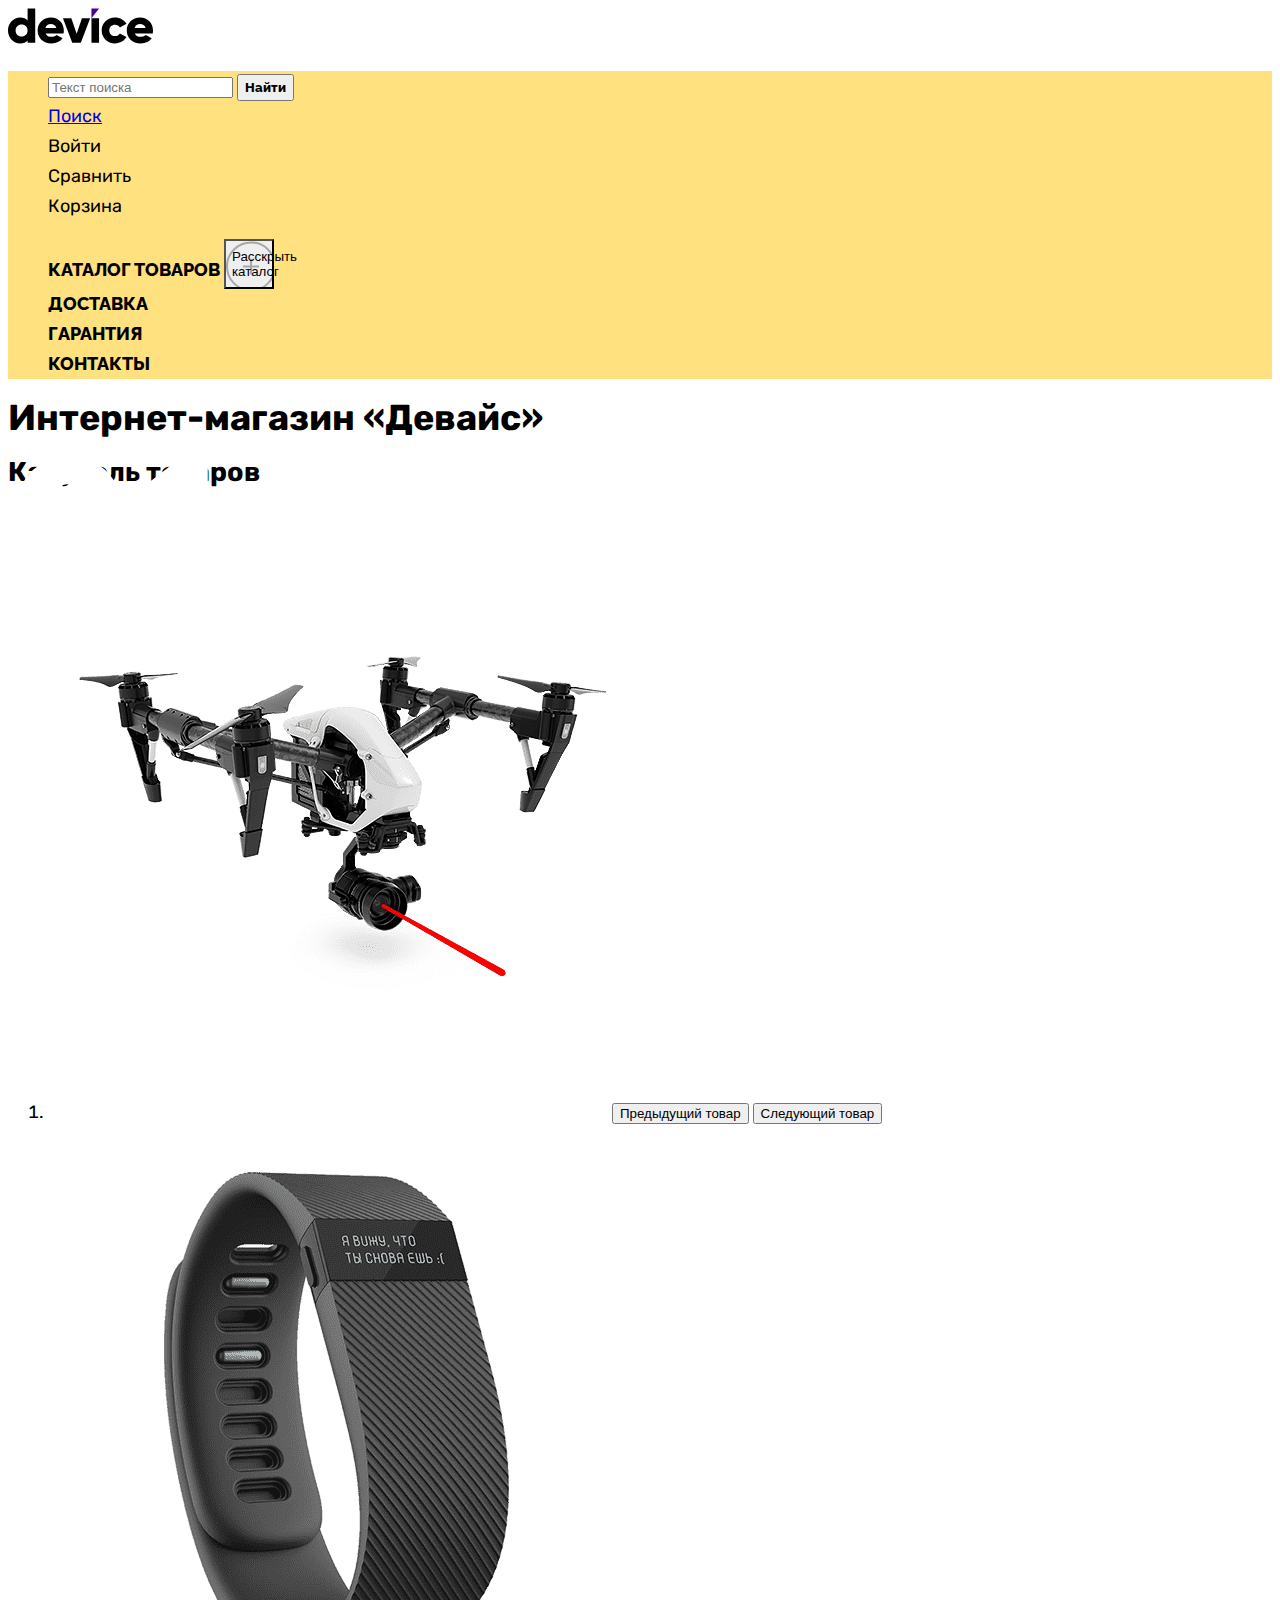
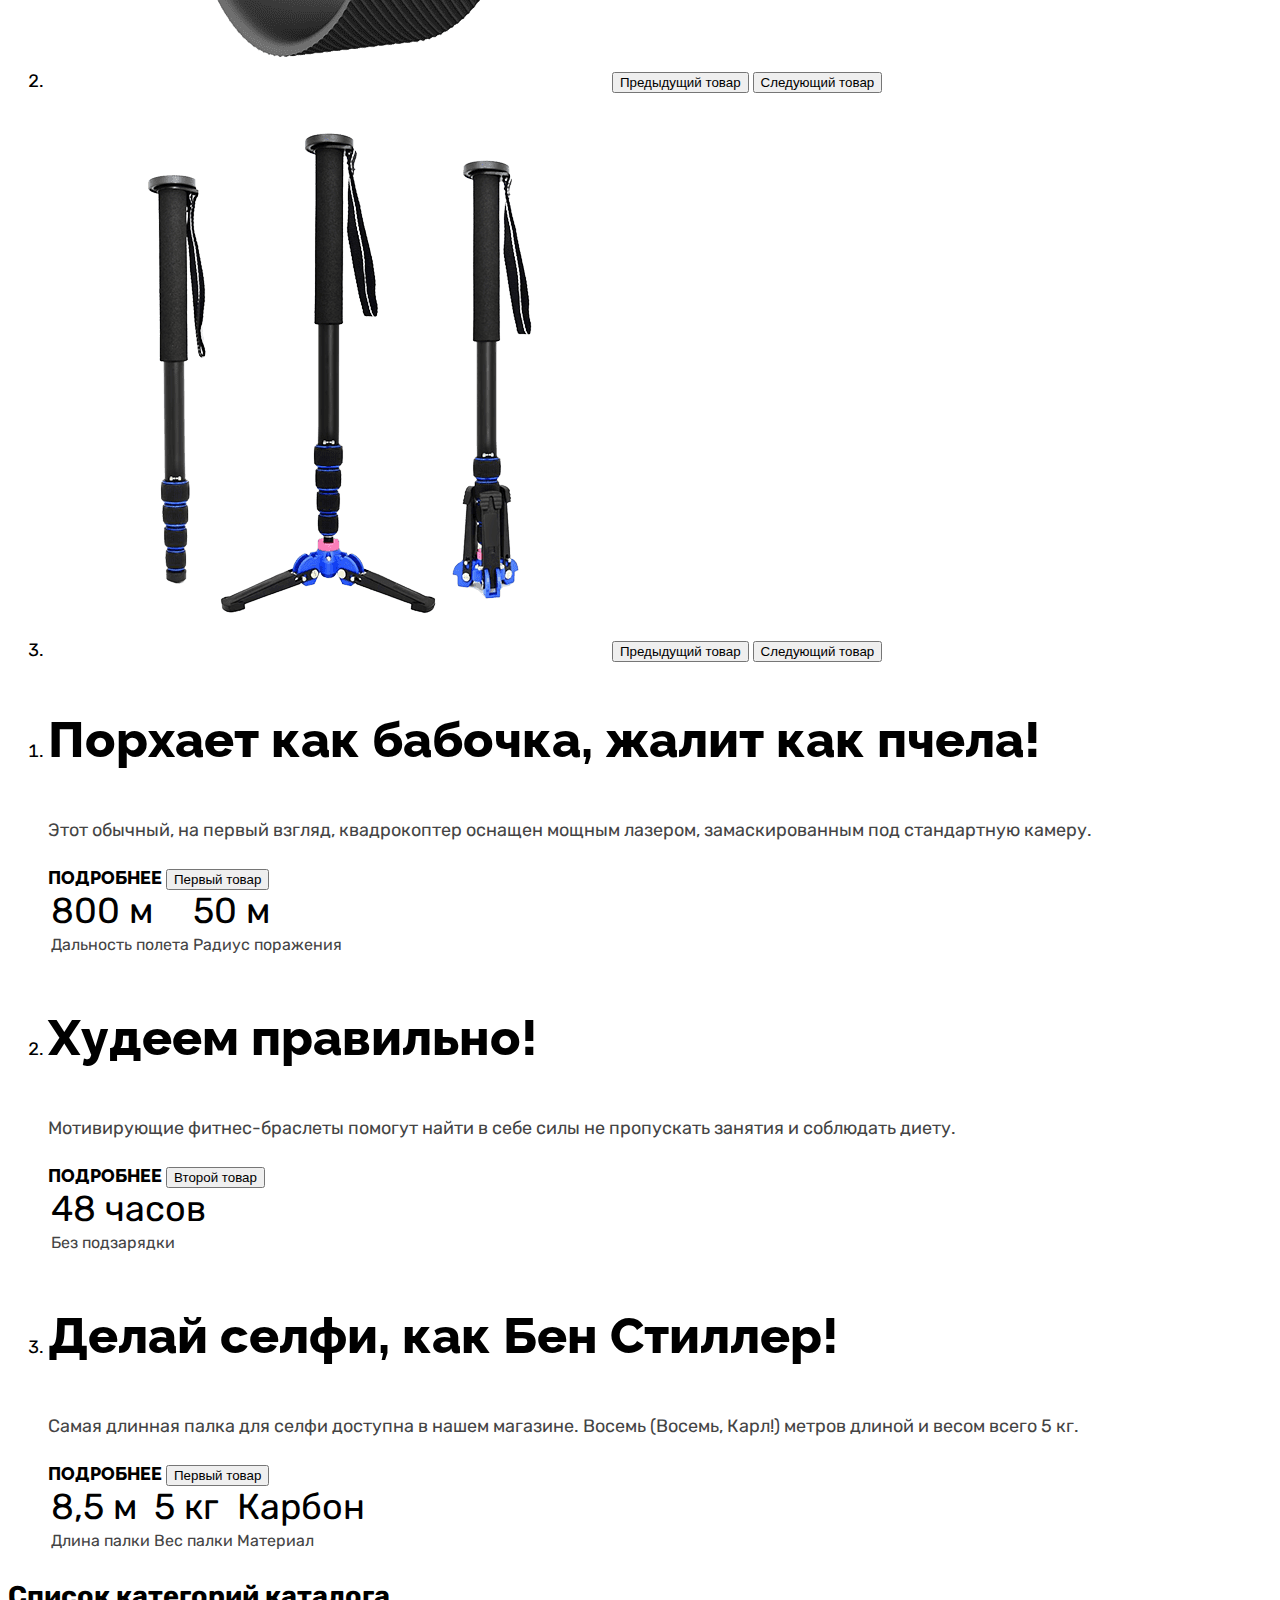
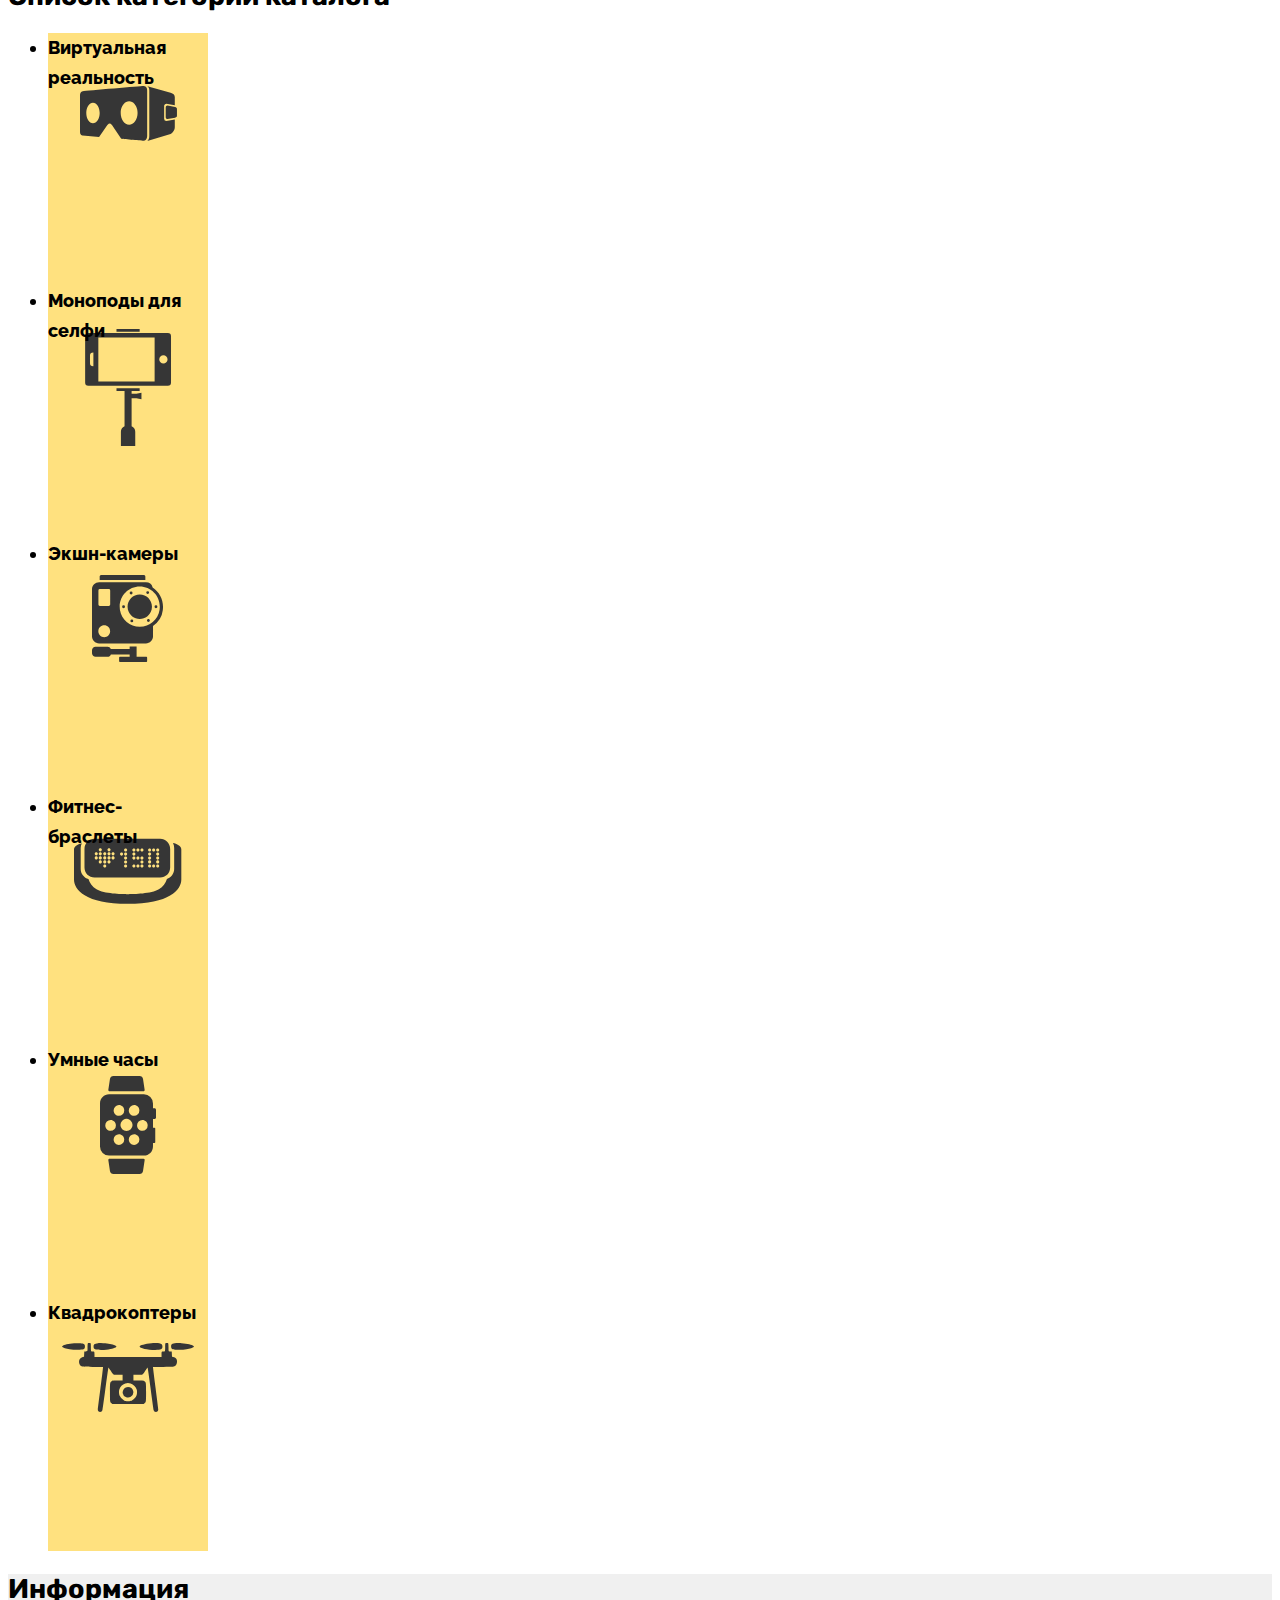
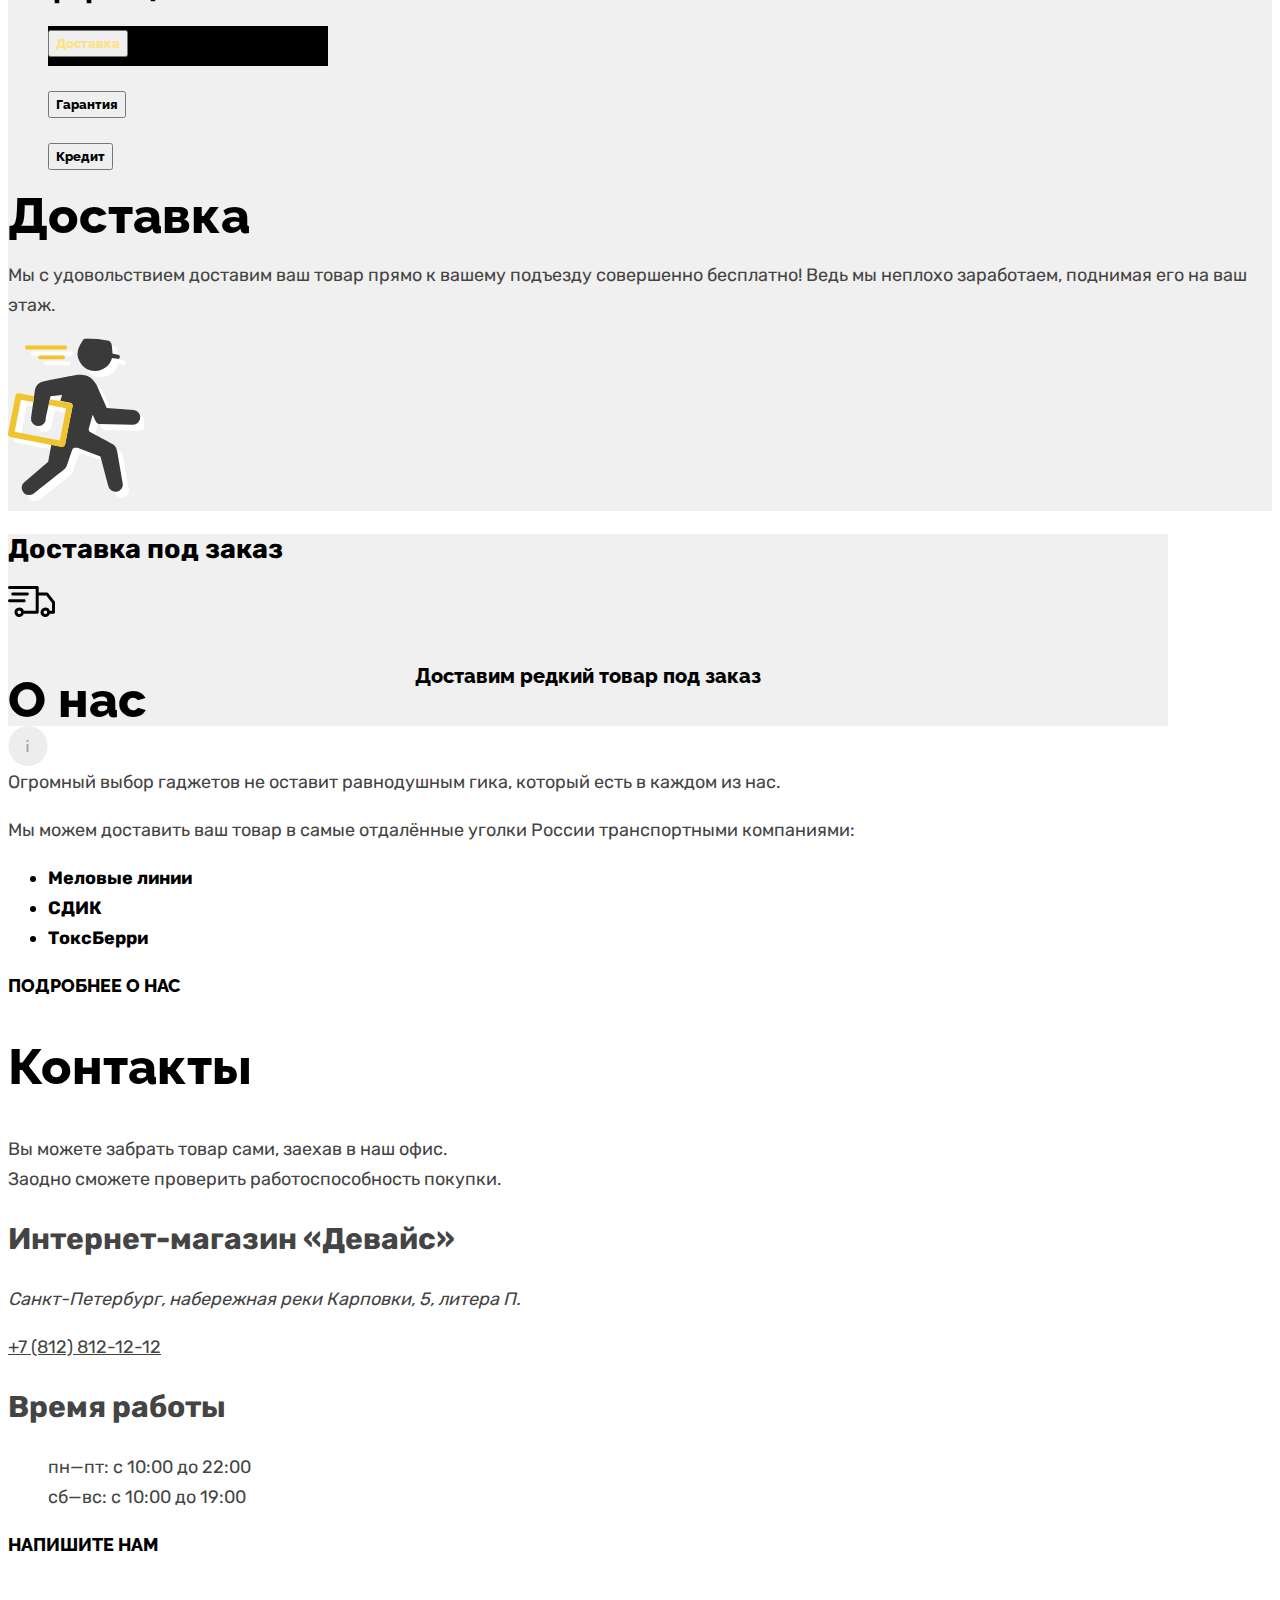
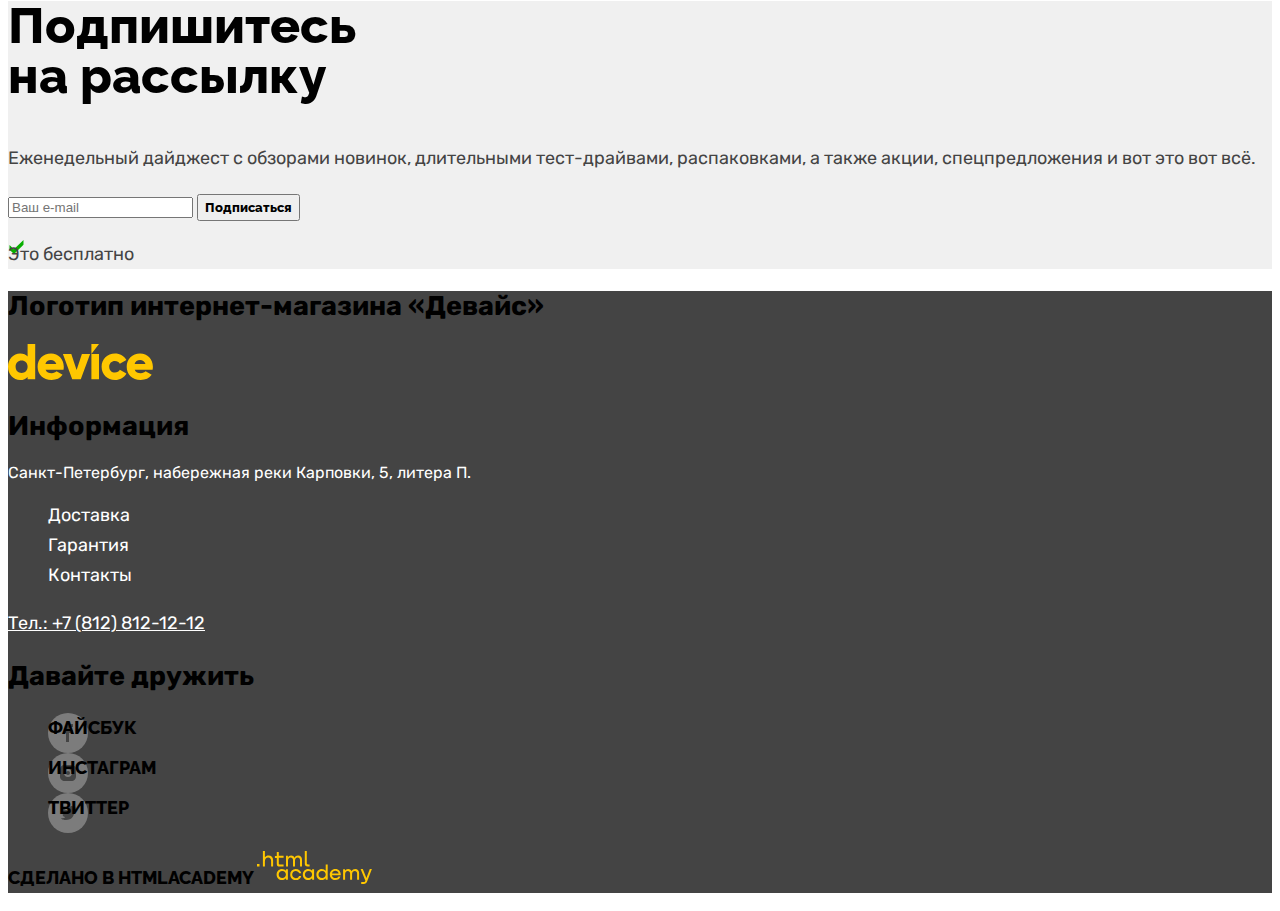
==== index.html @ dabda279 "Merge pull request #3 from andy-about-andy/master" ====
<!DOCTYPE html>
<html lang="ru">
  <head>
    <meta charset="utf-8">
    <title>Интернет-магазин «Девайс»</title>
    <link rel="stylesheet" href="styles/styles.css">
  </head>
  <body>
    <header>
      <img class="logo" src="images/header/logo.svg" width="145" height="36" alt="Логотип интернет-магазина «Девайс»">
      <nav class="navigation">
        <ul class="navigation-user">
          <li class="navigation-user-item">
            <form class="subscribe-form" action="https://echo.htmlacademy.ru/" method="post">
              <input type="text" placeholder="Текст поиска">
              <button class="subscribe-button" type="submit">Найти</button>
            </form>
            <a class="visually-hidden" href="#">Поиск</a>
          </li>
          <li class="navigation-user-item">
            <a class="navigation-user-link" href="#">Войти</a>
          </li>
          <li class="navigation-user-item">
            <a class="navigation-user-link" href="#">Сравнить</a>
          </li>
          <li class="navigation-user-item">
            <a class="navigation-user-link" href="#">Корзина</a>
          </li>
        </ul>
        <ul class="navigation-list">
          <li class="navigation-list-item">
            <a class="navigation-list-link" href="catalog.html">Каталог товаров</a>
            <button class="navigation-list-button">
              <span class="visually-hidden">Расскрыть каталог</span>
            </button>
          </li>
          <li class="navigation-list-item">
            <a class="navigation-list-link" href="#">Доставка</a>
          </li>
          <li class="navigation-list-item">
            <a class="navigation-list-link" href="#">Гарантия</a>
          </li>
          <li class="navigation-list-item">
            <a class="navigation-list-link" href="#">Контакты</a>
          </li>
        </ul>
      </nav>
    </header>
    <main class="main-index">
      <h1 class="visually-hidden">Интернет-магазин «Девайс»</h1>
      <article class="carousel-products">
        <h2 class="visually-hidden">Карусель товаров</h2>
        <div class="carousel-products-number">01</div>
        <ol class="slider-pagination">
          <li class="slider-pagination-item">
            <img class="slider-image" src="images/carousel/quadrocopter.png" width="560" height="560" alt="Квадрокоптер с лазером">
            <button class="slider-button slider-prev" type="button">
              <span class="visually-hidden">Предыдущий товар</span>
            </button>
            <button class="slider-button slider-next" type="button">
              <span class="visually-hidden">Следующий товар</span>
            </button>
          </li>
          <li class="slider-pagination-item">
            <img class="slider-image" src="images/carousel/bracelet.png" width="560" height="560" alt="Фитнес-часы">
            <button class="slider-button slider-prev" type="button">
              <span class="visually-hidden">Предыдущий товар</span>
            </button>
            <button class="slider-button slider-next" type="button">
              <span class="visually-hidden">Следующий товар</span>
            </button>
          </li>
          <li class="slider-pagination-item">
            <img class="slider-image" src="images/carousel/selfie-stick.png" width="560" height="560" alt="Селфи-палка">
            <button class="slider-button slider-prev" type="button">
              <span class="visually-hidden">Предыдущий товар</span>
            </button>
            <button class="slider-button slider-next" type="button">
              <span class="visually-hidden">Следующий товар</span>
            </button>
          </li>
        </ol>
        <ol class="slider-pagination">
          <li class="slider-pagination-item">
            <h3 class="slider-pagination-title">Порхает как бабочка, жалит как пчела!</h3>
            <p class="slider-pagination-description">Этот обычный, на первый взгляд, квадрокоптер оснащен мощным лазером, замаскированным под стандартную камеру.</p>
            <a class="button" href="#">Подробнее</a>
            <button class="slider-pagination-button slider-pagination-current" type="button">
              <span class="visually-hidden">Первый товар</span>
            </button>
            <table class="slider-pagination-parameters">
              <tr class="slider-pagination-value">
                <td class="row-1">800 м</td>
                <td class="row-1">50 м</td>
              </tr>
              <tr class="slider-pagination-value">
                <td class="row-2">Дальность полета</td>
                <td class="row-2">Радиус поражения</td>
              </tr>
            </table>
          </li>
          <li class="slider-pagination-item">
            <h3 class="slider-pagination-title">Худеем правильно!</h3>
            <p class="slider-pagination-description">Мотивирующие фитнес-браслеты помогут найти в себе силы не пропускать занятия и соблюдать диету.</p>
            <a class="button" href="#">Подробнее</a>
            <button class="slider-pagination-button slider-pagination-current" type="button">
              <span class="visually-hidden">Второй товар</span>
            </button>
            <table class="slider-pagination-parameters">
              <tr class="slider-pagination-value">
                <td class="row-1">48 часов</td>
              </tr>
              <tr class="slider-pagination-value">
                <td class="row-2">Без подзарядки</td>
              </tr>
            </table>
          </li>
          <li class="slider-pagination-item">
            <h3 class="slider-pagination-title">Делай селфи, как Бен Стиллер!</h3>
            <p class="slider-pagination-description">Самая длинная палка для селфи доступна в нашем магазине. Восемь (Восемь, Карл!) метров длиной и весом всего 5 кг.</p>
            <a class="button" href="#">Подробнее</a>
            <button class="slider-pagination-button slider-pagination-current" type="button">
              <span class="visually-hidden">Первый товар</span>
            </button>
            <table class="slider-pagination-parameters">
              <tr class="slider-pagination-value">
                <td class="row-1">8,5 м</td>
                <td class="row-1">5 кг</td>
                <td class="row-1">Карбон</td>
              </tr>
              <tr class="slider-pagination-value">
                <td class="row-2">Длина палки</td>
                <td class="row-2">Вес палки</td>
                <td class="row-2">Материал</td>
              </tr>
            </table>
          </li>
        </ol>
      </article>
      <section class="list-catalog-categories">
        <h2 class="visually-hidden">Список категорий каталога</h2>
        <ul class="list-catalog-categories-title">
          <li class="list-catalog-categories-item-1">
             <a class="list-catalog-categories-link" href="#">Виртуальная реальность</a>
          </li>
          <li class="list-catalog-categories-item-2">
            <a class="list-catalog-categories-link" href="#">Моноподы для селфи</a>
          </li>
          <li class="list-catalog-categories-item-3">
            <a class="list-catalog-categories-link" href="#">Экшн-камеры</a>
          </li>
          <li class="list-catalog-categories-item-4">
            <a class="list-catalog-categories-link" href="#">Фитнес-браслеты</a>
          </li>
          <li class="list-catalog-categories-item-5">
            <a class="list-catalog-categories-link" href="#">Умные часы</a>
          </li>
          <li class="list-catalog-categories-item-6">
            <a class="list-catalog-categories-link" href="#">Квадрокоптеры</a>
          </li>
        </ul>
      </section>
      <section class="information">
        <h2 class="visually-hidden">Информация</h2>
        <ol class="information-title">
          <li class="information-item">
            <h3 class="information-delivery">
              <button class="information-button information-button-1" type="button">
                <span class="information-button-name">Доставка</span>
              </button>
            </h3>
          </li>
          <li class="information-item">
            <h3 class="information-warranty">
              <button class="information-button information-button-2" type="button">
                <span class="information-button-name">Гарантия</span>
              </button>
            </h3>
          </li>
          <li class="information-item">
            <h3 class="information-credit">
              <button class="information-button information-button-3" type="button">
                <span class="information-button-name">Кредит</span>
              </button>
            </h3>
          </li>
        </ol>
        <div class="information-description">
          <b class="information-description-title">Доставка</b>
          <p class="information-description-text">Мы с удовольствием доставим ваш товар прямо к вашему подъезду совершенно бесплатно! Ведь мы неплохо заработаем, поднимая его на ваш этаж.</p>
        </div>
        <img class="information-image" src="images/main/icon-delivery.svg" width="136" height="164" alt="Иконка информации">
      </section>
      <section class="delivery">
        <h2 class="visually-hidden">Доставка под заказ</h2>
        <img class="delivery-image-car" src="images/main/icon-delivery-car.svg" width="47" height="31" alt="Иконка доставки">
        <button class="delivery-under-order">Доставим редкий товар под заказ</button>
        <img class="delivery-image-i" src="images/main/icon-i.svg" width="40" height="40" alt="Иконка помощь">
      </section>
      <section class="about">
        <h2 class="about-title">О нас</h2>
        <p class="about-description">Огромный выбор гаджетов не оставит равнодушным гика, который есть в каждом из нас.</p>
        <p class="about-description">Мы можем доставить ваш товар в самые отдалённые уголки России транспортными компаниями:</p>
        <ul class="about-transport-company">
          <li class="about-transport-company-item">Меловые линии</li>
          <li class="about-transport-company-item">СДИК</li>
          <li class="about-transport-company-item">ТоксБерри</li>
        </ul>
        <a class="button" href="">Подробнее о нас</a>
      </section>
      <section class="contacts">
        <h2 class="contacts-title">Контакты</h2>
        <p class="contacts-text">Вы можете забрать товар сами, заехав в наш офис.<br>Заодно сможете проверить работоспособность покупки.</p>
        <h3 class="contacts-subtitle">Интернет-магазин «Девайс»</h3>
        <address class="contacts-address">
          <p class="contacts-text">Санкт-Петербург, набережная реки Карповки, 5, литера П.</p>
          <a class="contacts-phone" href="tel:+78128121212">+7 (812) 812-12-12</a>
        </address>
        <h3 class="contacts-subtitle">Время работы</h3>
        <ul class="contacts-schedule">
          <li class="contacts-schedule-item">пн—пт: с 10:00 до 22:00</li>
          <li class="contacts-schedule-item">сб—вс: с 10:00 до 19:00</li>
        </ul>
        <a class="button" href="#">Напишите нам</a>
      </section>
      <section class="subscribe">
        <div class="container">
          <h2 class="subscribe-title">Подпишитесь<br>на рассылку</h2>
          <p class="subscribe-text">Еженедельный дайджест с обзорами новинок, длительными тест-драйвами, распаковками, а также акции, спецпредложения и вот это вот всё.</p>
          <form class="subscribe-form" action="https://echo.htmlacademy.ru/" method="post">
            <input placeholder="Ваш e-mail" type="email">
            <button class="subscribe-button" type="submit">Подписаться</button>
            <p class="subscribe-free">Это бесплатно</p>
          </form>
        </div>
      </section>
    </main>
    <footer class="page-footer">
      <div class="footer-logo">
        <h2 class="visually-hidden">Логотип интернет-магазина «Девайс»</h2>
        <img class="footer-logo-image" src="images/footer/footer-logo.svg" width="145" height="36" alt="Логотип интернет-магазина «Девайс»">  
      </div>
      <div class="footer-information">
        <h2 class="visually-hidden">Информация</h2>
        <address class="footer-information-address">
          <p class="footer-address-text">Санкт-Петербург, набережная реки Карповки, 5, литера П.</p>
        </address>
        <ul class="footer-information-list">
          <li class="footer-information-item">
            <a class="footer-information-button" href="#">Доставка</a>
          </li>
          <li class="footer-information-item">
            <a class="footer-information-button" href="#">Гарантия</a>
          </li>
          <li class="footer-information-item">
            <a class="footer-information-button" href="#">Контакты</a>
          </li>
        </ul>
        <address class="footer-information-contacts">
          <a class="footer-information-contacts-phone" href="tel:+78128121212">Тел.: +7 (812) 812-12-12</a>
        </address>
      </div>
      <div class="footer-social">
        <h2 class="visually-hidden">Давайте дружить</h2>
        <ul class="footer-social-list">
          <li class="footer-social-item-facebook">
            <a class="button" href="https://facebook.com/htmlacademy">
              <span class="visually-hidden">Файсбук</span>
            </a>
          </li>
          <li class="footer-social-item-instagram">
            <a class="button" href="https://instagram.com/htmlacademy/">
              <span class="visually-hidden">Инстаграм</span>
            </a>
          </li>
          <li class="footer-social-item-twitter">
            <a class="button" href="https://twitter.com/htmlacademy_ru">
              <span class="visually-hidden">Твиттер</span>
            </a>
          </li>
        </ul>
        <p class="footer-social-htmlacademy">
          <a class="button" href="https://htmlacademy.ru">
            <span class="visually-hidden">Сделано в HTMLAcademy</span>
            <img class="footer-htmlacademy-logo" src="images/footer/footer-htmlacademy.svg" width="115" height="33" alt="Логотип разработчика">
          </a>
        </p>
      </div>
    </footer>
  </body>
</html>
---- styles/styles.css ----
/* Raleway */
@font-face {
    font-family: "Raleway";
    font-style: normal;
    font-weight: 800;
    src: url("../fonts/raleway/raleway-800.woff2") format("woff2");
    font-display: swap;
}
/* Rubik */
@font-face {
    font-family: "Rubik";
    font-style: normal;
    font-weight: 400;
    src: url("../fonts/rubik/rubik-400.woff2") format("woff2");
    font-display: swap;
}

@font-face {
    font-family: "Rubik";
    font-style: normal;
    font-weight: 700;
    src: url("../fonts/rubik/rubik-700.woff2") format("woff2");
    font-display: swap;
}

body {
    font-family: "Rubik", sans-serif;
    font-size: 18px;
    line-height: 30px;
    color: #000000;
    background-color: #ffffff;
}

.navigation {
    color:#000000;
    background-color:#FFE17F;
    width: auto;
}

.navigation-user {
    list-style-type: none;
}

.navigation-user-link {
    font-family: "Rubik", sans-serif;
    font-style: normal;
    font-weight: 400;
    color: #000000;
    text-decoration: none;
}

.navigation-list {
    list-style-type: none;
}

.navigation-list-link {
    font-family: "Raleway", sans-serif;
    font-style: normal;
    font-weight: 800;
    color: #000000;
    line-height: 21px;
    text-decoration: none;
    text-transform: uppercase;
}

.navigation-list-button {
    background-image: url(../images/header/plus.svg);
    background-repeat: no-repeat;
    width: 50px;
    height: 50px;
}

.carousel-products-number {
    font-weight: 700;
    font-size: 180px;
    color: #FFFFFF;
}

.slider-pagination-title {
    font-family: "Raleway", sans-serif;
    font-style: normal;
    font-weight: 800;
    font-size: 50px;
    line-height: 50px; 
}

.slider-pagination-description {
    color: #444444;
}

.button {
    font-family: "Raleway", sans-serif;
    font-style: normal;
    font-weight: 800;
    line-height: 21px;
    color: #000000;
    text-decoration: none;
    text-transform: uppercase;
}

.row-1 {
    font-size: 36px;
}

.row-2 {
    font-size: 16px;
    color: #444444;
}

.list-catalog-categories-link {
    font-family: "Raleway", sans-serif;
    font-style: normal;
    font-weight: 800;
    line-height: 24px;
    color: #000000;
    text-decoration: none;
}
.list-catalog-categories-item-1 {
    width: 160px;
    height: 253px;
    background-color: #FFE17F;
    background-image: url(../images/catalog/catalog-images-1.svg);
    background-repeat: no-repeat;
}

.list-catalog-categories-item-2 {
    width: 160px;
    height: 253px;
    background-color: #FFE17F;
    background-image: url(../images/catalog/catalog-images-2.svg);
    background-repeat: no-repeat;
}

.list-catalog-categories-item-3 {
    width: 160px;
    height: 253px;
    background-color: #FFE17F;
    background-image: url(../images/catalog/catalog-images-3.svg);
    background-repeat: no-repeat;
}

.list-catalog-categories-item-4 {
    width: 160px;
    height: 253px;
    background-color: #FFE17F;
    background-image: url(../images/catalog/catalog-images-4.svg);
    background-repeat: no-repeat;
}

.list-catalog-categories-item-5 {
    width: 160px;
    height: 253px;
    background-color: #FFE17F;
    background-image: url(../images/catalog/catalog-images-5.svg);
    background-repeat: no-repeat;
}

.list-catalog-categories-item-6 {
    width: 160px;
    height: 253px;
    background-color: #FFE17F;
    background-image: url(../images/catalog/catalog-images-6.svg);
    background-repeat: no-repeat;
}

.information-button {
    font-family: "Raleway", sans-serif;
    font-style: normal;
    font-weight: 800;
    line-height: 21px;
}

.information-button-1 {
    color: #FFE17F;
}

.information-delivery {
    background-color: #000000;
    width: 280px;
    height: 40px;
}

.information {
    background-color: #F0F0F0;
    width: auto;
}

.information-item {
    list-style-type: none;
}

.information-description-title {
    font-family: "Raleway", sans-serif;
    font-style: normal;
    font-weight: 800;
    font-size: 50px;
    line-height: 50px;
    color: #000000;
}

.information-description-text {
    color: #444444; 
}

.delivery {
    background-color: #F0F0F0;
    width: 1160px;
    height: 100px;
}

.delivery-under-order {
    font-family: "Raleway", sans-serif;
    font-style: normal;
    font-weight: 800;
    font-size: 20px;
    line-height: 23px;
    text-align: center;
    background-color: #F0F0F0;
    width: 1160px;
    height: 100px;
    border: none;
}

.about-title {
    font-family: "Raleway", sans-serif;
    font-style: normal;
    font-weight: 800;
    font-size: 50px;
    line-height: 50px;
}

.about-description {
    color: #444444;
}

.about-transport-company-item {
    font-weight: 700;
}

.contacts-title {
    font-family: "Raleway", sans-serif;
    font-style: normal;
    font-weight: 800;
    font-size: 50px;
    line-height: 50px;
}

.contacts-text {
    color: #444444;
}

.contacts-subtitle {
    font-weight: 700;
    font-size: 30px;
}

.contacts-text {
    color: #444444;
}

.contacts-phone {
    font-style: normal;
    color: #444444;
}

.contacts-subtitle {
    color: #444444;
    font-weight: 700;
    font-size: 30px;
}

.contacts-schedule {
    color: #444444;
    list-style-type: none;
}

.container {
    background-color: #F0F0F0;
    width: auto;
}

.subscribe-title {
    font-family: "Raleway", sans-serif;
    font-style: normal;
    font-weight: 800;
    font-size: 50px;
    line-height: 50px;
}

.subscribe-text {
    color: #444444;
}

.subscribe-form {
    color: #444444;
}

.subscribe-button {
    font-family: "Raleway", sans-serif;
    font-style: normal;
    font-weight: 800;
    line-height: 21px;
}

.subscribe-free {
    color: #444444;
    background-image: url(../images/main/icon-tick.svg);
    background-repeat: no-repeat;
}

.page-footer {
    background-color: #444444;
}

.footer-address-text {
    font-style: normal;
    font-size: 16px;
    line-height: 19px;
    color: #FFFFFF;
}

.footer-information-list {
    list-style-type: none;
}

.footer-information-button {
    color: #FFFFFF;
    text-decoration: none;
}

.footer-information-contacts-phone {
    font-style: normal;
    color: #FFFFFF;
}

.footer-social-list {
    list-style-type: none;
}

.footer-social-item-facebook {
    background-image: url(../images/footer/facebook.svg);
    background-repeat: no-repeat;
    width: 40px;
    height: 40px;
}

.footer-social-item-instagram {
    background-image: url(../images/footer/instagram.svg);
    background-repeat: no-repeat;
    width: 40px;
    height: 40px;
}

.footer-social-item-twitter {
    background-image: url(../images/footer/twitter.svg);
    background-repeat: no-repeat;
    width: 40px;
    height: 40px;
}

.inner-header-title {
    font-family: "Raleway", sans-serif;
    font-style: normal;
    font-size: 50px;
    line-height: 50px;
}

.catalog-products-monopod {
    background-color: #F0F0F0;
}

.breadcrumbs {
    font-size: 16px;
    line-height: 19px;
    list-style-type: none;
}

.breadcrumbs-link {
    color: #000000;
    text-decoration: none;
}

.catalog-products-monopod-text {
    font-family: "Raleway", sans-serif;
    font-style: normal;
    font-weight: 800;
    font-size: 16px;
    line-height: 19px;
    text-transform: uppercase;
}

.catalog-filter-monopod-title {
    font-family: "Rubik", sans-serif;
    font-style: normal;
    font-weight: 700;
    line-height: 20px;
}

.cost-min {
    font-size: 15px;
    line-height: 18px;
    opacity: 0.3;
}

.cost-max {
    font-size: 15px;
    line-height: 18px;
    opacity: 0.3;
}

.control-input {
    line-height: 19px;
}

.catalog-filter-monopod-list {
    list-style-type: none;
}

.catalog-products-monopod-text {
    font-family: "Raleway", sans-serif;
    font-style: normal;
    font-weight: 800;
    font-size: 16px;
    line-height: 19px;
    text-transform: uppercase;
}

.product-list {
    background-color: #FFFFFF;
    list-style-type: none;
    
}

.product-card-link {
    text-decoration: none;
}

.product-card-title {
    font-weight: 700;
    line-height: 20px;
    color: #000000;
}

.product-card-price {
    line-height: 20px;
    color: #444444;
}

.pagination-show-more {
    font-family: "Raleway", sans-serif;
    font-style: normal;
    font-weight: 800;
    font-size: 16px;
    line-height: 19px;
}

.pagination {
    font-family: "Raleway", sans-serif;
    font-style: normal;
    font-weight: 800;
    line-height: 21px; 
    list-style-type: none;
}
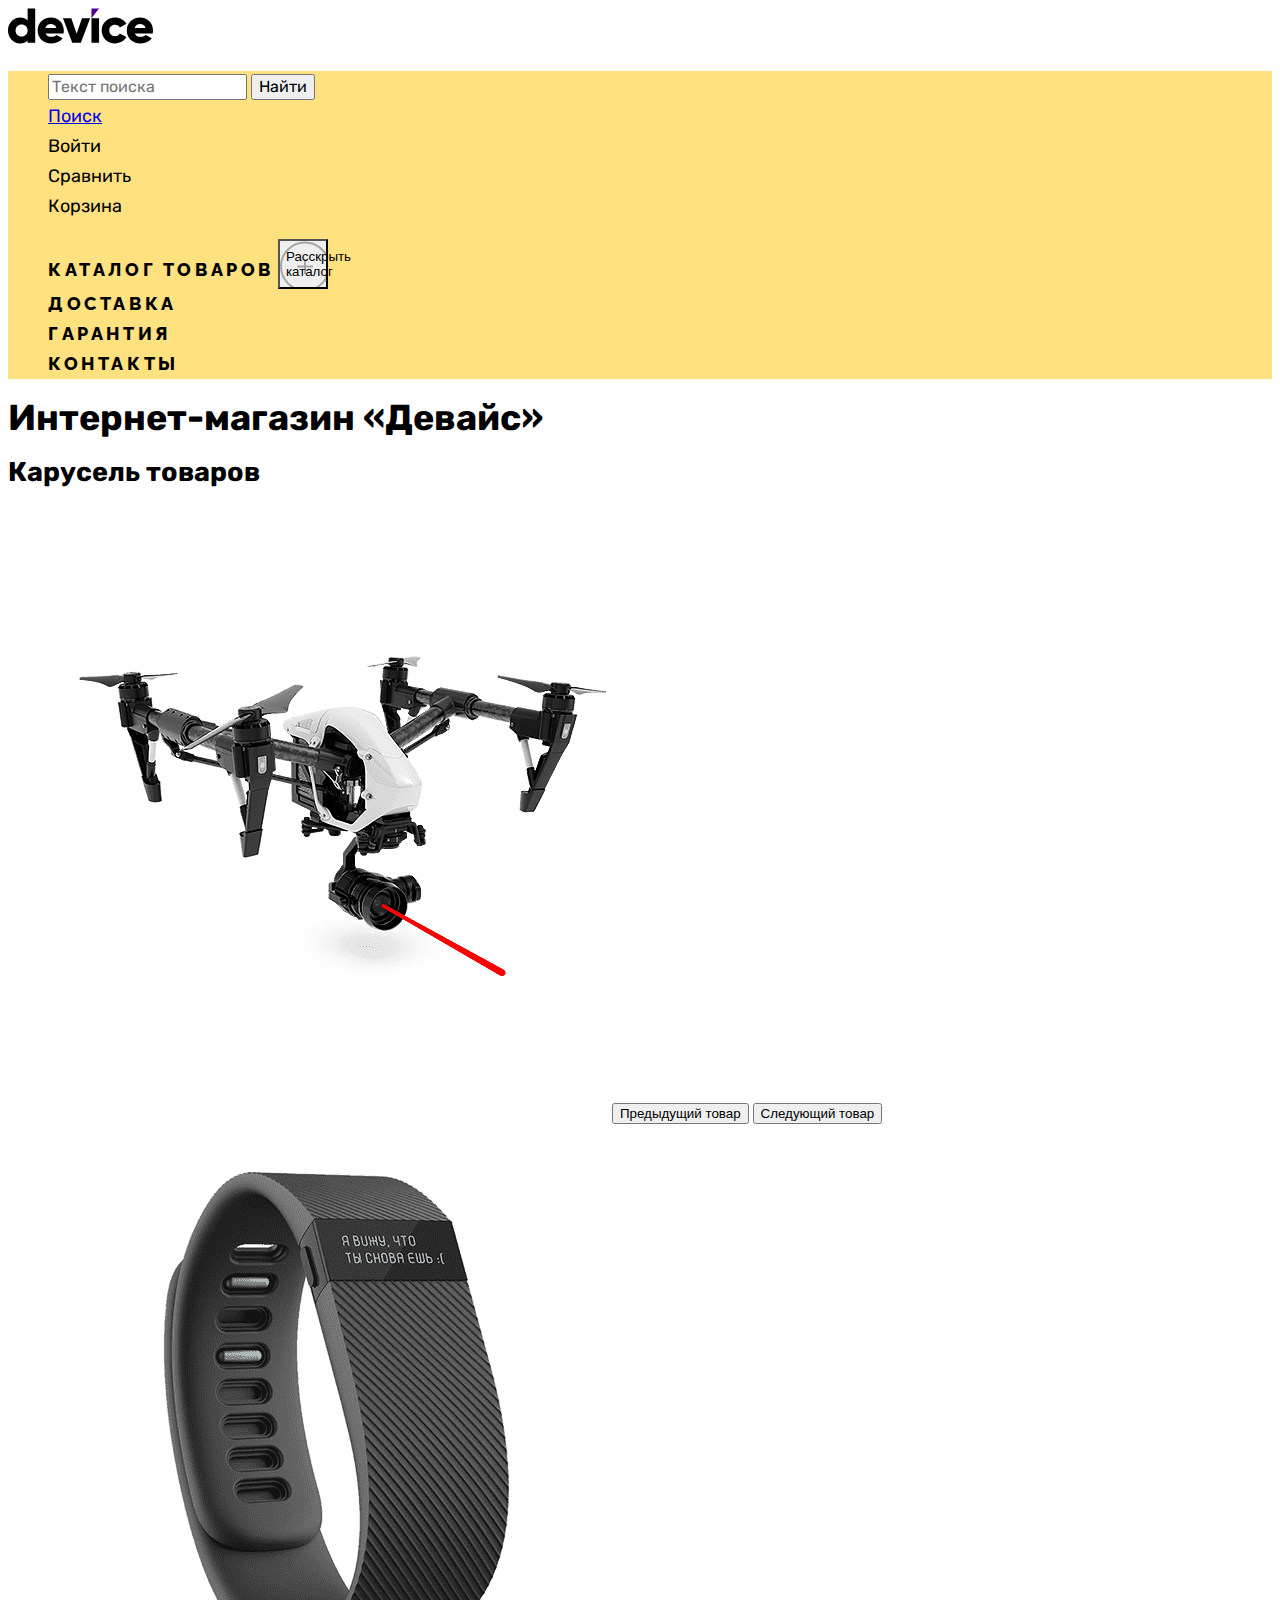
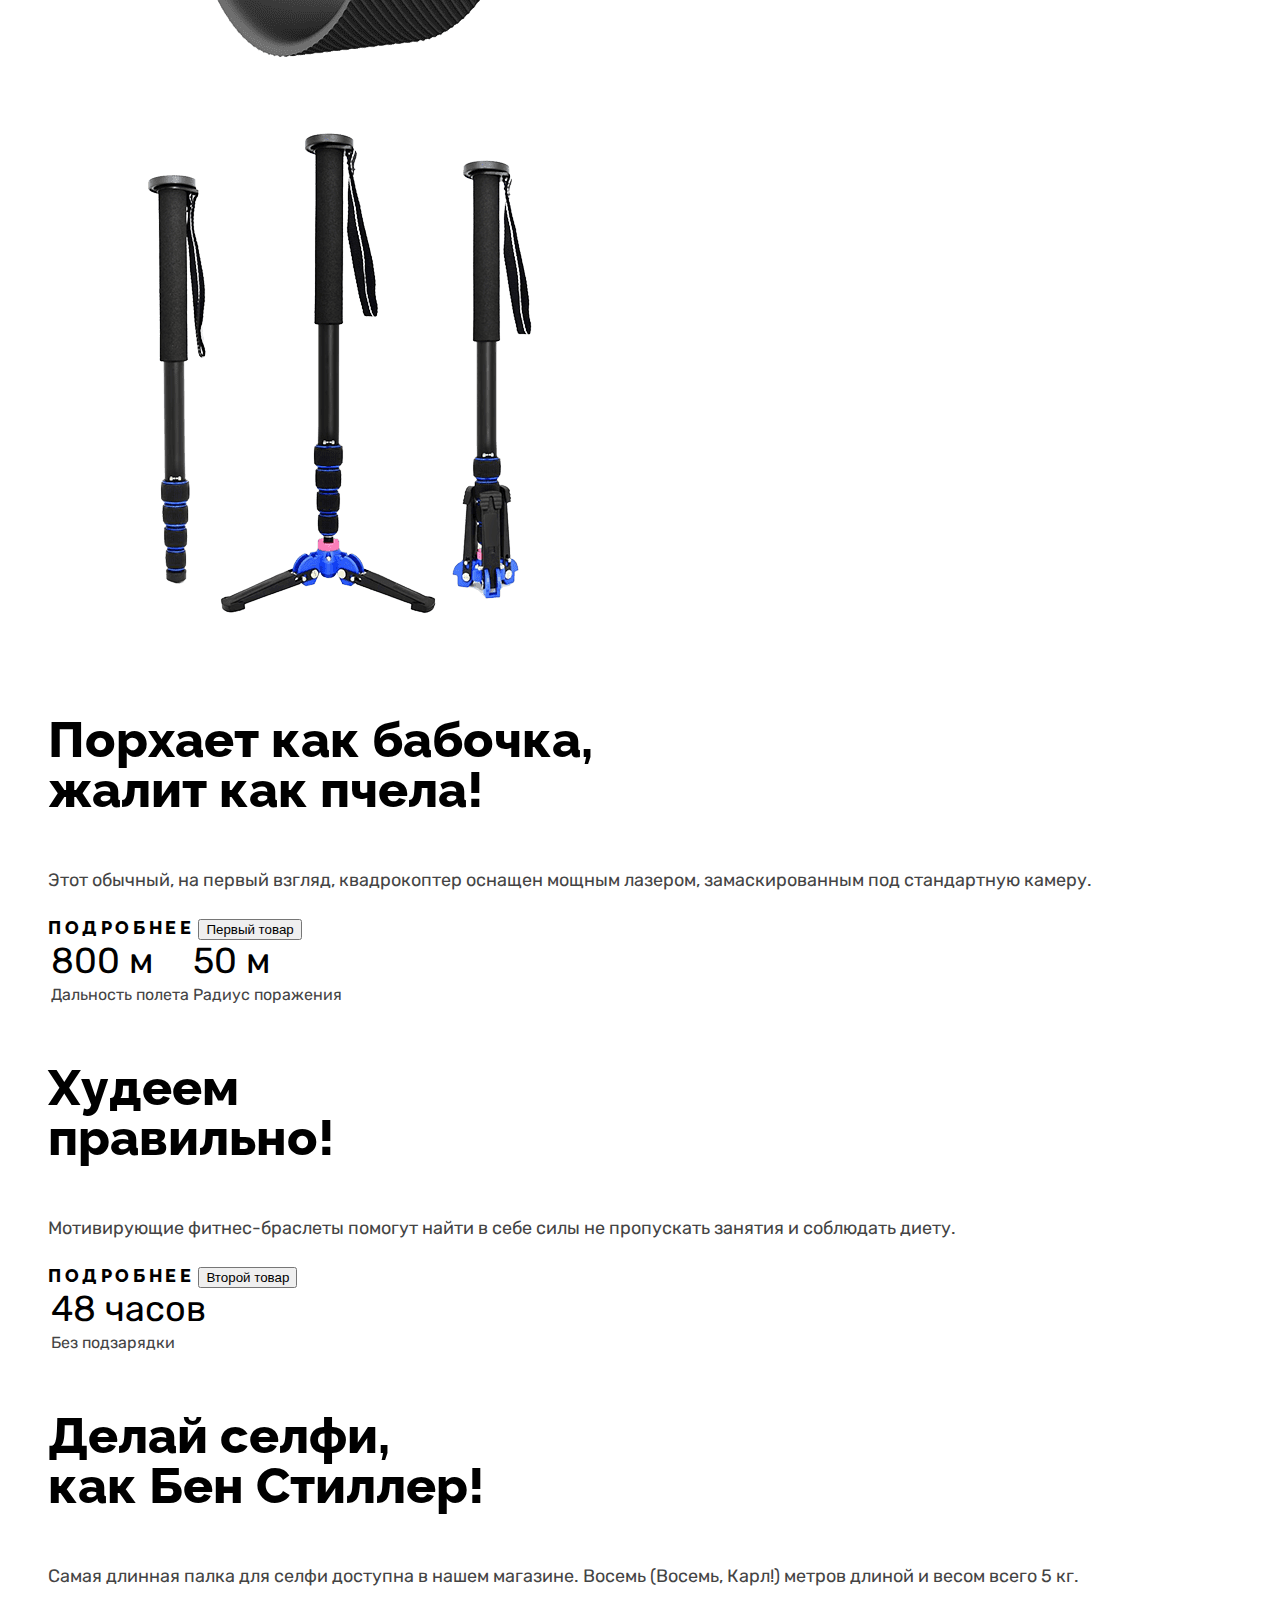
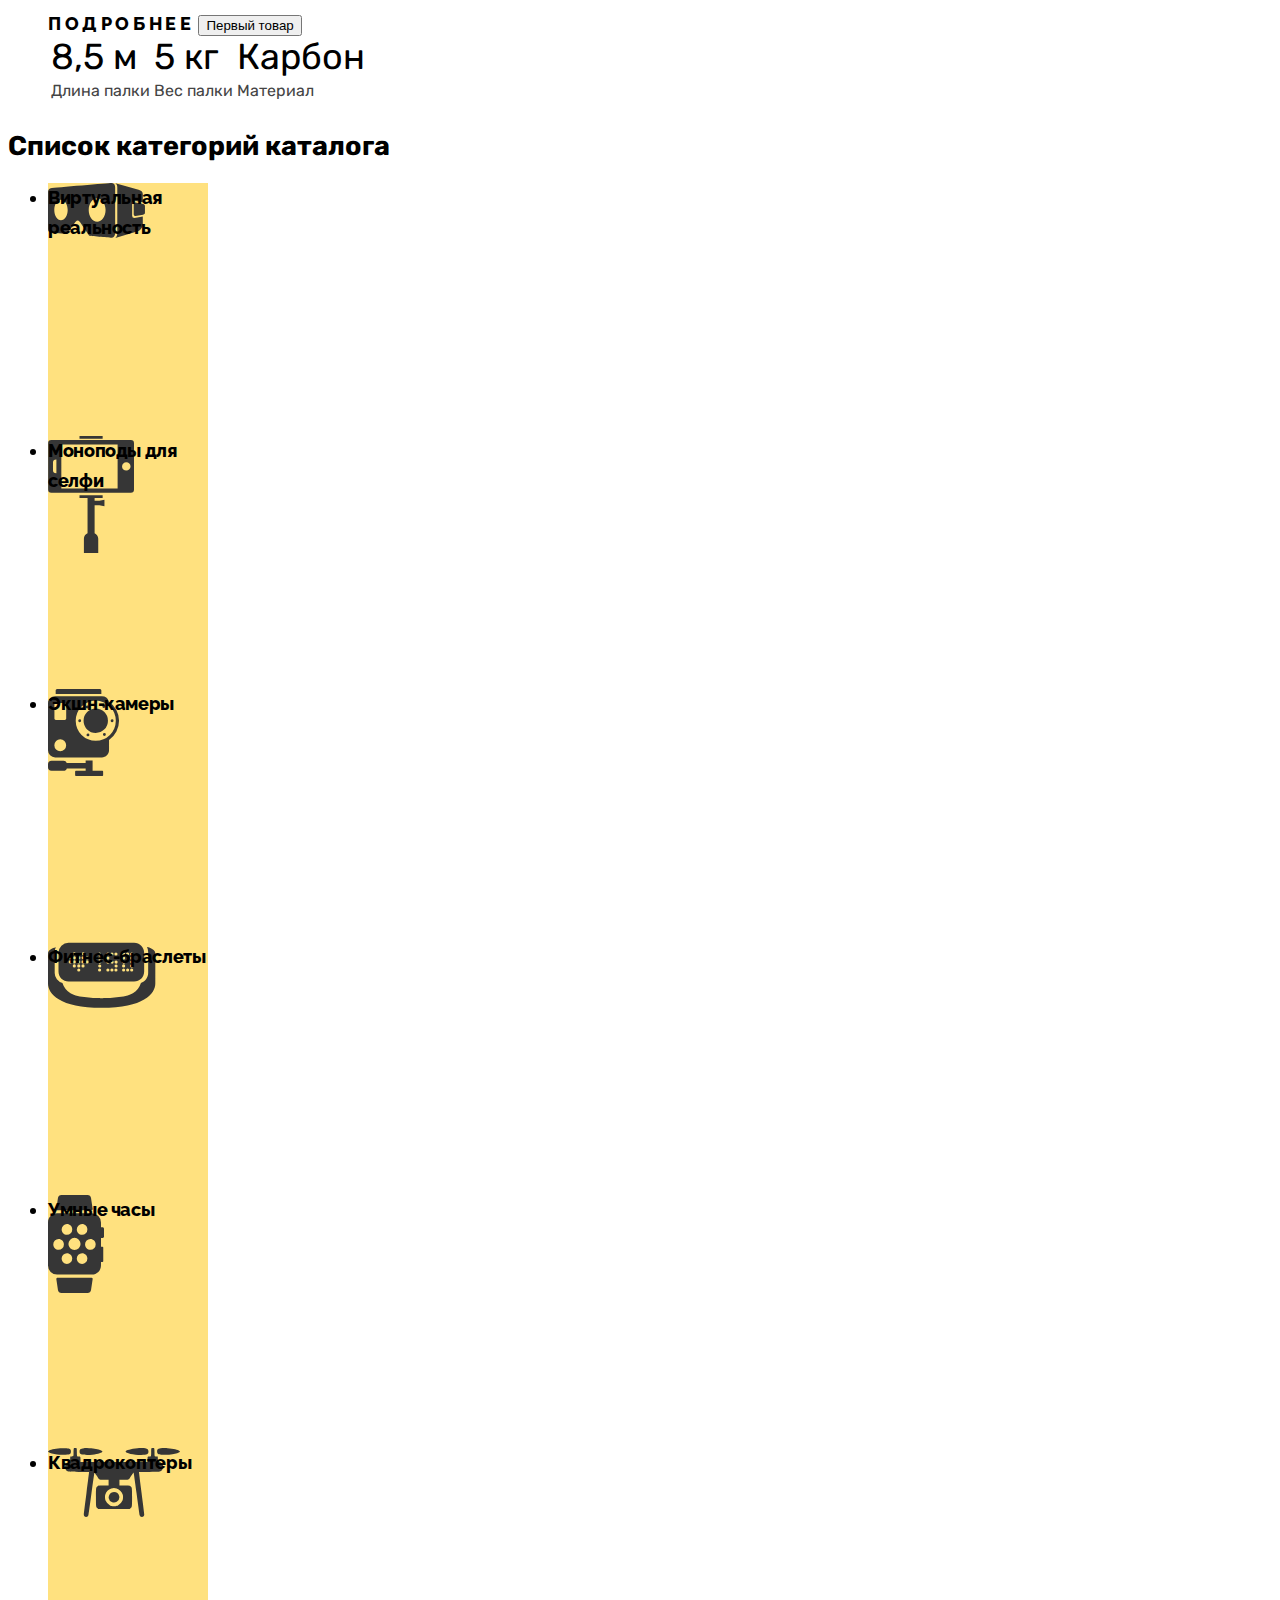
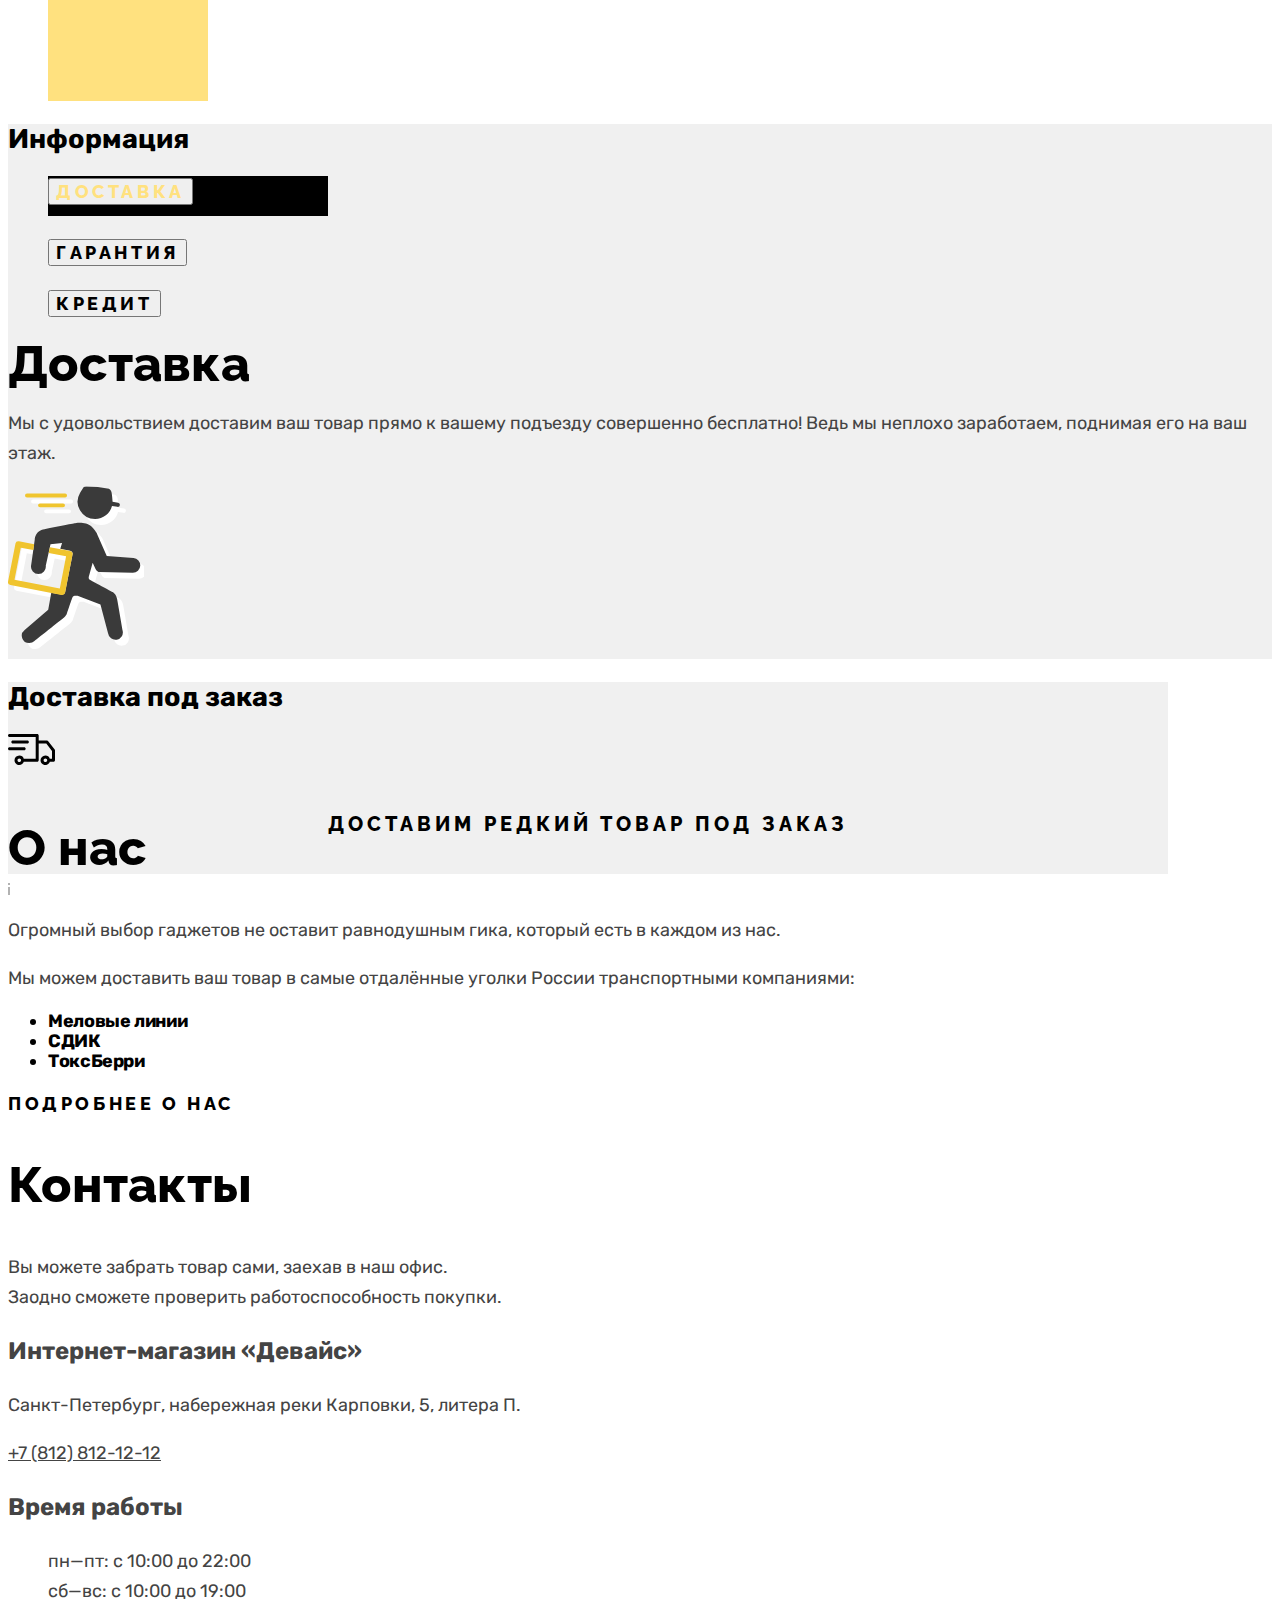
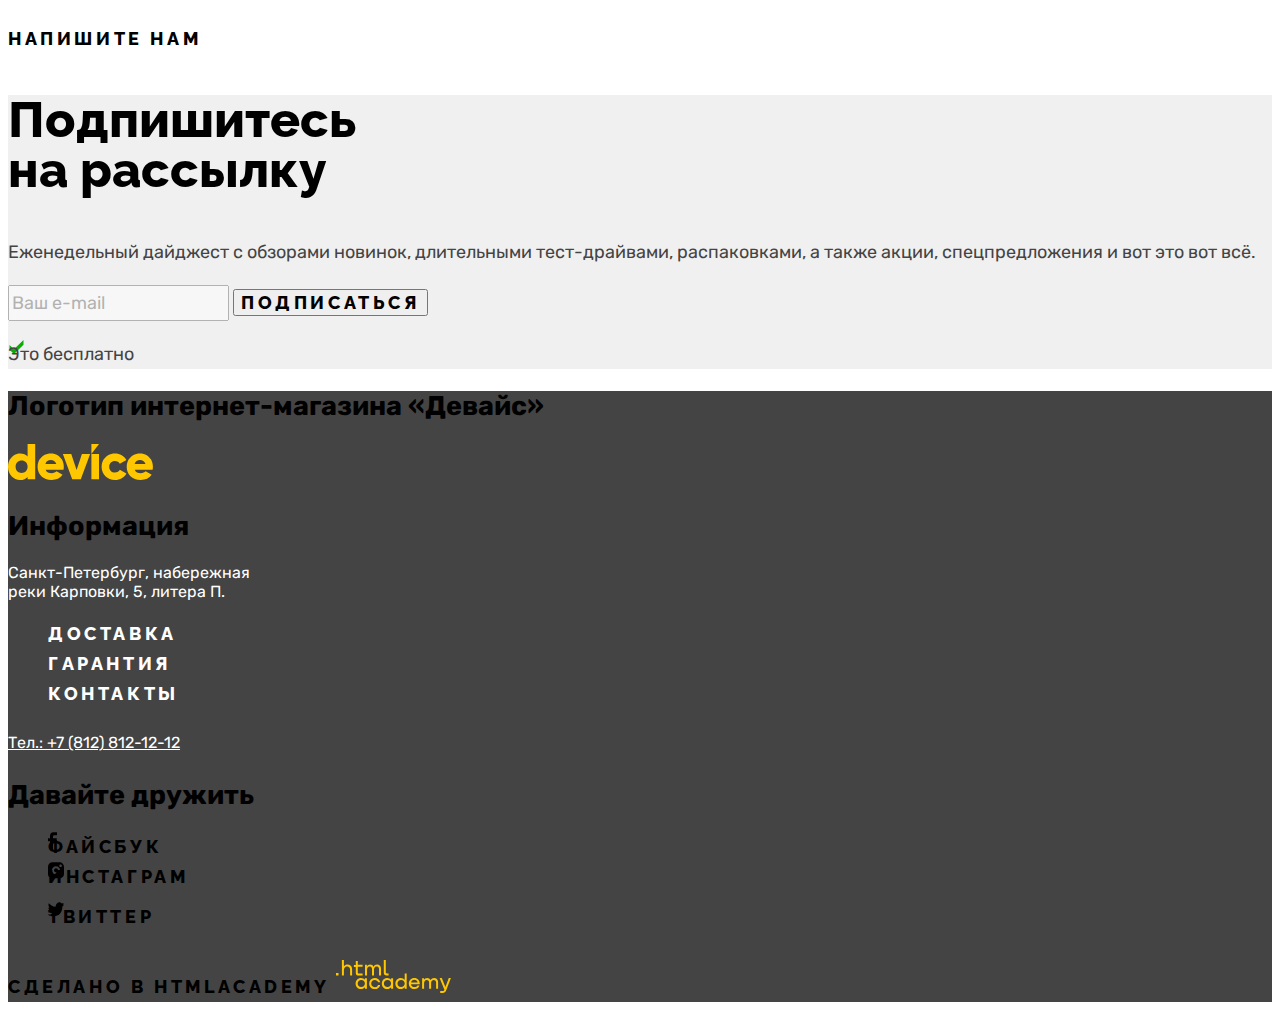
==== commit ce1a4c1f: "Исправляет замечания" ====
--- a/index.html
+++ b/index.html
@@ -11,9 +11,9 @@
       <nav class="navigation">
         <ul class="navigation-user">
           <li class="navigation-user-item">
-            <form class="subscribe-form" action="https://echo.htmlacademy.ru/" method="post">
-              <input type="text" placeholder="Текст поиска">
-              <button class="subscribe-button" type="submit">Найти</button>
+            <form class="search-form" action="https://echo.htmlacademy.ru/" method="post">
+              <input class="search-text" type="text" placeholder="Текст поиска">
+              <button class="search-button" type="submit">Найти</button>
             </form>
             <a class="visually-hidden" href="#">Поиск</a>
           </li>
@@ -63,26 +63,14 @@
           </li>
           <li class="slider-pagination-item">
             <img class="slider-image" src="images/carousel/bracelet.png" width="560" height="560" alt="Фитнес-часы">
-            <button class="slider-button slider-prev" type="button">
-              <span class="visually-hidden">Предыдущий товар</span>
-            </button>
-            <button class="slider-button slider-next" type="button">
-              <span class="visually-hidden">Следующий товар</span>
-            </button>
           </li>
           <li class="slider-pagination-item">
             <img class="slider-image" src="images/carousel/selfie-stick.png" width="560" height="560" alt="Селфи-палка">
-            <button class="slider-button slider-prev" type="button">
-              <span class="visually-hidden">Предыдущий товар</span>
-            </button>
-            <button class="slider-button slider-next" type="button">
-              <span class="visually-hidden">Следующий товар</span>
-            </button>
           </li>
         </ol>
         <ol class="slider-pagination">
           <li class="slider-pagination-item">
-            <h3 class="slider-pagination-title">Порхает как бабочка, жалит как пчела!</h3>
+            <h3 class="slider-pagination-title">Порхает как бабочка,<br>жалит как пчела!</h3>
             <p class="slider-pagination-description">Этот обычный, на первый взгляд, квадрокоптер оснащен мощным лазером, замаскированным под стандартную камеру.</p>
             <a class="button" href="#">Подробнее</a>
             <button class="slider-pagination-button slider-pagination-current" type="button">
@@ -100,7 +88,7 @@
             </table>
           </li>
           <li class="slider-pagination-item">
-            <h3 class="slider-pagination-title">Худеем правильно!</h3>
+            <h3 class="slider-pagination-title">Худеем<br>правильно!</h3>
             <p class="slider-pagination-description">Мотивирующие фитнес-браслеты помогут найти в себе силы не пропускать занятия и соблюдать диету.</p>
             <a class="button" href="#">Подробнее</a>
             <button class="slider-pagination-button slider-pagination-current" type="button">
@@ -116,7 +104,7 @@
             </table>
           </li>
           <li class="slider-pagination-item">
-            <h3 class="slider-pagination-title">Делай селфи, как Бен Стиллер!</h3>
+            <h3 class="slider-pagination-title">Делай селфи,<br>как Бен Стиллер!</h3>
             <p class="slider-pagination-description">Самая длинная палка для селфи доступна в нашем магазине. Восемь (Восемь, Карл!) метров длиной и весом всего 5 кг.</p>
             <a class="button" href="#">Подробнее</a>
             <button class="slider-pagination-button slider-pagination-current" type="button">
@@ -195,7 +183,7 @@
         <h2 class="visually-hidden">Доставка под заказ</h2>
         <img class="delivery-image-car" src="images/main/icon-delivery-car.svg" width="47" height="31" alt="Иконка доставки">
         <button class="delivery-under-order">Доставим редкий товар под заказ</button>
-        <img class="delivery-image-i" src="images/main/icon-i.svg" width="40" height="40" alt="Иконка помощь">
+        <img class="delivery-image-i" src="images/main/icon-i.svg" alt="Иконка помощь">
       </section>
       <section class="about">
         <h2 class="about-title">О нас</h2>
@@ -228,7 +216,7 @@
           <h2 class="subscribe-title">Подпишитесь<br>на рассылку</h2>
           <p class="subscribe-text">Еженедельный дайджест с обзорами новинок, длительными тест-драйвами, распаковками, а также акции, спецпредложения и вот это вот всё.</p>
           <form class="subscribe-form" action="https://echo.htmlacademy.ru/" method="post">
-            <input placeholder="Ваш e-mail" type="email">
+            <input class="text-email" placeholder="Ваш e-mail" type="email">
             <button class="subscribe-button" type="submit">Подписаться</button>
             <p class="subscribe-free">Это бесплатно</p>
           </form>
@@ -243,7 +231,7 @@
       <div class="footer-information">
         <h2 class="visually-hidden">Информация</h2>
         <address class="footer-information-address">
-          <p class="footer-address-text">Санкт-Петербург, набережная реки Карповки, 5, литера П.</p>
+          <p class="footer-address-text">Санкт-Петербург, набережная<br>реки Карповки, 5, литера П.</p>
         </address>
         <ul class="footer-information-list">
           <li class="footer-information-item">
--- a/styles/styles.css
+++ b/styles/styles.css
@@ -25,6 +25,8 @@
 
 body {
     font-family: "Rubik", sans-serif;
+    font-style: normal;
+    font-weight: 400;
     font-size: 18px;
     line-height: 30px;
     color: #000000;
@@ -41,6 +43,36 @@
     list-style-type: none;
 }
 
+.search-text {
+    font-family: "Rubik", sans-serif;
+    font-style: normal;
+    font-weight: normal;
+    font-size: 16px;
+    line-height: 20px;
+    color: #000000;
+}
+
+.search-button {
+    font-family: "Rubik", sans-serif;
+    font-style: normal;
+    font-weight: normal;
+    font-size: 16px;
+    line-height: 20px;
+}
+
+.navigation-user-link-out {
+    font-family: "Rubik", sans-serif;
+    font-style: normal;
+    font-weight: 400;
+    color: #000000;
+    opacity: 0.3;
+    text-decoration: none;
+}
+
+.user {
+    font-weight: 400;
+}
+
 .navigation-user-link {
     font-family: "Rubik", sans-serif;
     font-style: normal;
@@ -59,6 +91,7 @@
     font-weight: 800;
     color: #000000;
     line-height: 21px;
+    letter-spacing: 0.2em;
     text-decoration: none;
     text-transform: uppercase;
 }
@@ -73,8 +106,14 @@
 .carousel-products-number {
     font-weight: 700;
     font-size: 180px;
+    text-align: right;
     color: #FFFFFF;
 }
+
+.slider-pagination-item {
+    list-style-type: none;
+}
+
 
 .slider-pagination-title {
     font-family: "Raleway", sans-serif;
@@ -92,10 +131,13 @@
     font-family: "Raleway", sans-serif;
     font-style: normal;
     font-weight: 800;
-    line-height: 21px;
-    color: #000000;
-    text-decoration: none;
-    text-transform: uppercase;
+    font-size: 18px;
+    line-height: 21px;
+    text-align: center;
+    letter-spacing: 0.2em;
+    text-decoration: none;
+    text-transform: uppercase;
+    color: #000000;
 }
 
 .row-1 {
@@ -112,8 +154,9 @@
     font-style: normal;
     font-weight: 800;
     line-height: 24px;
-    color: #000000;
-    text-decoration: none;
+    letter-spacing: -0.02em;
+    text-decoration: none;
+    color: #000000;
 }
 .list-catalog-categories-item-1 {
     width: 160px;
@@ -167,7 +210,11 @@
     font-family: "Raleway", sans-serif;
     font-style: normal;
     font-weight: 800;
-    line-height: 21px;
+    font-size: 18px;
+    line-height: 21px;
+    text-align: center;
+    letter-spacing: 0.2em;
+    text-transform: uppercase;
 }
 
 .information-button-1 {
@@ -215,6 +262,8 @@
     font-size: 20px;
     line-height: 23px;
     text-align: center;
+    letter-spacing: 0.2em;
+    text-transform: uppercase;
     background-color: #F0F0F0;
     width: 1160px;
     height: 100px;
@@ -234,6 +283,8 @@
 }
 
 .about-transport-company-item {
+    line-height: 20px;
+    letter-spacing: -0.02em;
     font-weight: 700;
 }
 
@@ -246,27 +297,19 @@
 }
 
 .contacts-text {
+    font-style: normal;
     color: #444444;
 }
 
 .contacts-subtitle {
     font-weight: 700;
-    font-size: 30px;
-}
-
-.contacts-text {
+    font-size: 24px;
     color: #444444;
 }
 
 .contacts-phone {
     font-style: normal;
     color: #444444;
-}
-
-.contacts-subtitle {
-    color: #444444;
-    font-weight: 700;
-    font-size: 30px;
 }
 
 .contacts-schedule {
@@ -295,11 +338,26 @@
     color: #444444;
 }
 
+.text-email {
+    font-family: "Rubik", sans-serif;
+    font-style: normal;
+    font-weight: 400;
+    font-size: 18px;
+    line-height: 30px;
+    color: #444444;
+    opacity: 0.5;
+}
+
 .subscribe-button {
     font-family: "Raleway", sans-serif;
     font-style: normal;
     font-weight: 800;
     line-height: 21px;
+    font-size: 18px;
+    text-align: center;
+    color: #000000;
+    letter-spacing: 0.2em;
+    text-transform: uppercase;
 }
 
 .subscribe-free {
@@ -324,12 +382,21 @@
 }
 
 .footer-information-button {
+    font-family: "Raleway", sans-serif;
+    font-style: normal;
+    font-weight: 800;
+    line-height: 21px;
+    letter-spacing: 0.2em;
     color: #FFFFFF;
     text-decoration: none;
+    text-transform: uppercase;
 }
 
 .footer-information-contacts-phone {
     font-style: normal;
+    font-weight: 400;
+    font-size: 16px;
+    line-height: 20px;
     color: #FFFFFF;
 }
 
@@ -340,27 +407,27 @@
 .footer-social-item-facebook {
     background-image: url(../images/footer/facebook.svg);
     background-repeat: no-repeat;
+
+}
+
+.footer-social-item-instagram {
+    background-image: url(../images/footer/instagram.svg);
+    background-repeat: no-repeat;
     width: 40px;
     height: 40px;
 }
 
-.footer-social-item-instagram {
-    background-image: url(../images/footer/instagram.svg);
+.footer-social-item-twitter {
+    background-image: url(../images/footer/twitter.svg);
     background-repeat: no-repeat;
     width: 40px;
     height: 40px;
 }
 
-.footer-social-item-twitter {
-    background-image: url(../images/footer/twitter.svg);
-    background-repeat: no-repeat;
-    width: 40px;
-    height: 40px;
-}
-
 .inner-header-title {
     font-family: "Raleway", sans-serif;
     font-style: normal;
+    font-weight: 800;
     font-size: 50px;
     line-height: 50px;
 }
@@ -370,13 +437,15 @@
 }
 
 .breadcrumbs {
+    list-style-type: none;
+}
+
+.breadcrumbs-link {
+    font-weight: normal;
     font-size: 16px;
     line-height: 19px;
-    list-style-type: none;
-}
-
-.breadcrumbs-link {
-    color: #000000;
+    color: #000000;
+    list-style-type: none;
     text-decoration: none;
 }
 
@@ -408,7 +477,8 @@
     opacity: 0.3;
 }
 
-.control-input {
+.control {
+    font-size: 16px;
     line-height: 19px;
 }
 
@@ -423,6 +493,14 @@
     font-size: 16px;
     line-height: 19px;
     text-transform: uppercase;
+}
+
+.select-control {
+    font-family: "Rubik", sans-serif;
+    font-style: normal;
+    font-weight: 400;
+    font-size: 18px;
+    line-height: 30px;
 }
 
 .product-list {
@@ -437,12 +515,14 @@
 
 .product-card-title {
     font-weight: 700;
+    font-size: 18px;
     line-height: 20px;
     color: #000000;
 }
 
 .product-card-price {
-    line-height: 20px;
+    font-size: 18px;
+    line-height: 21px;
     color: #444444;
 }
 
@@ -455,9 +535,38 @@
 }
 
 .pagination {
-    font-family: "Raleway", sans-serif;
-    font-style: normal;
-    font-weight: 800;
-    line-height: 21px; 
-    list-style-type: none;
+    list-style-type: none;
+}
+
+.pagination-prev {
+    font-family: "Raleway", sans-serif;
+    font-style: normal;
+    font-weight: 800;
+    font-size: 18px;
+    line-height: 21px;
+    color: #000000;
+    text-transform: uppercase;
+    text-decoration: none;
+}
+
+.pagination-next {
+    font-family: "Raleway", sans-serif;
+    font-style: normal;
+    font-weight: 800;
+    font-size: 18px;
+    line-height: 21px;
+    color: #000000;
+    text-transform: uppercase;
+    text-decoration: none;
+}
+
+.pagination-link {
+    font-family: "Rubik", sans-serif;
+    font-style: normal;
+    font-weight: 400;
+    font-size: 16px;
+    line-height: 20px;
+    color: #444444;
+    opacity: 0.3;
+    text-decoration: none;
 }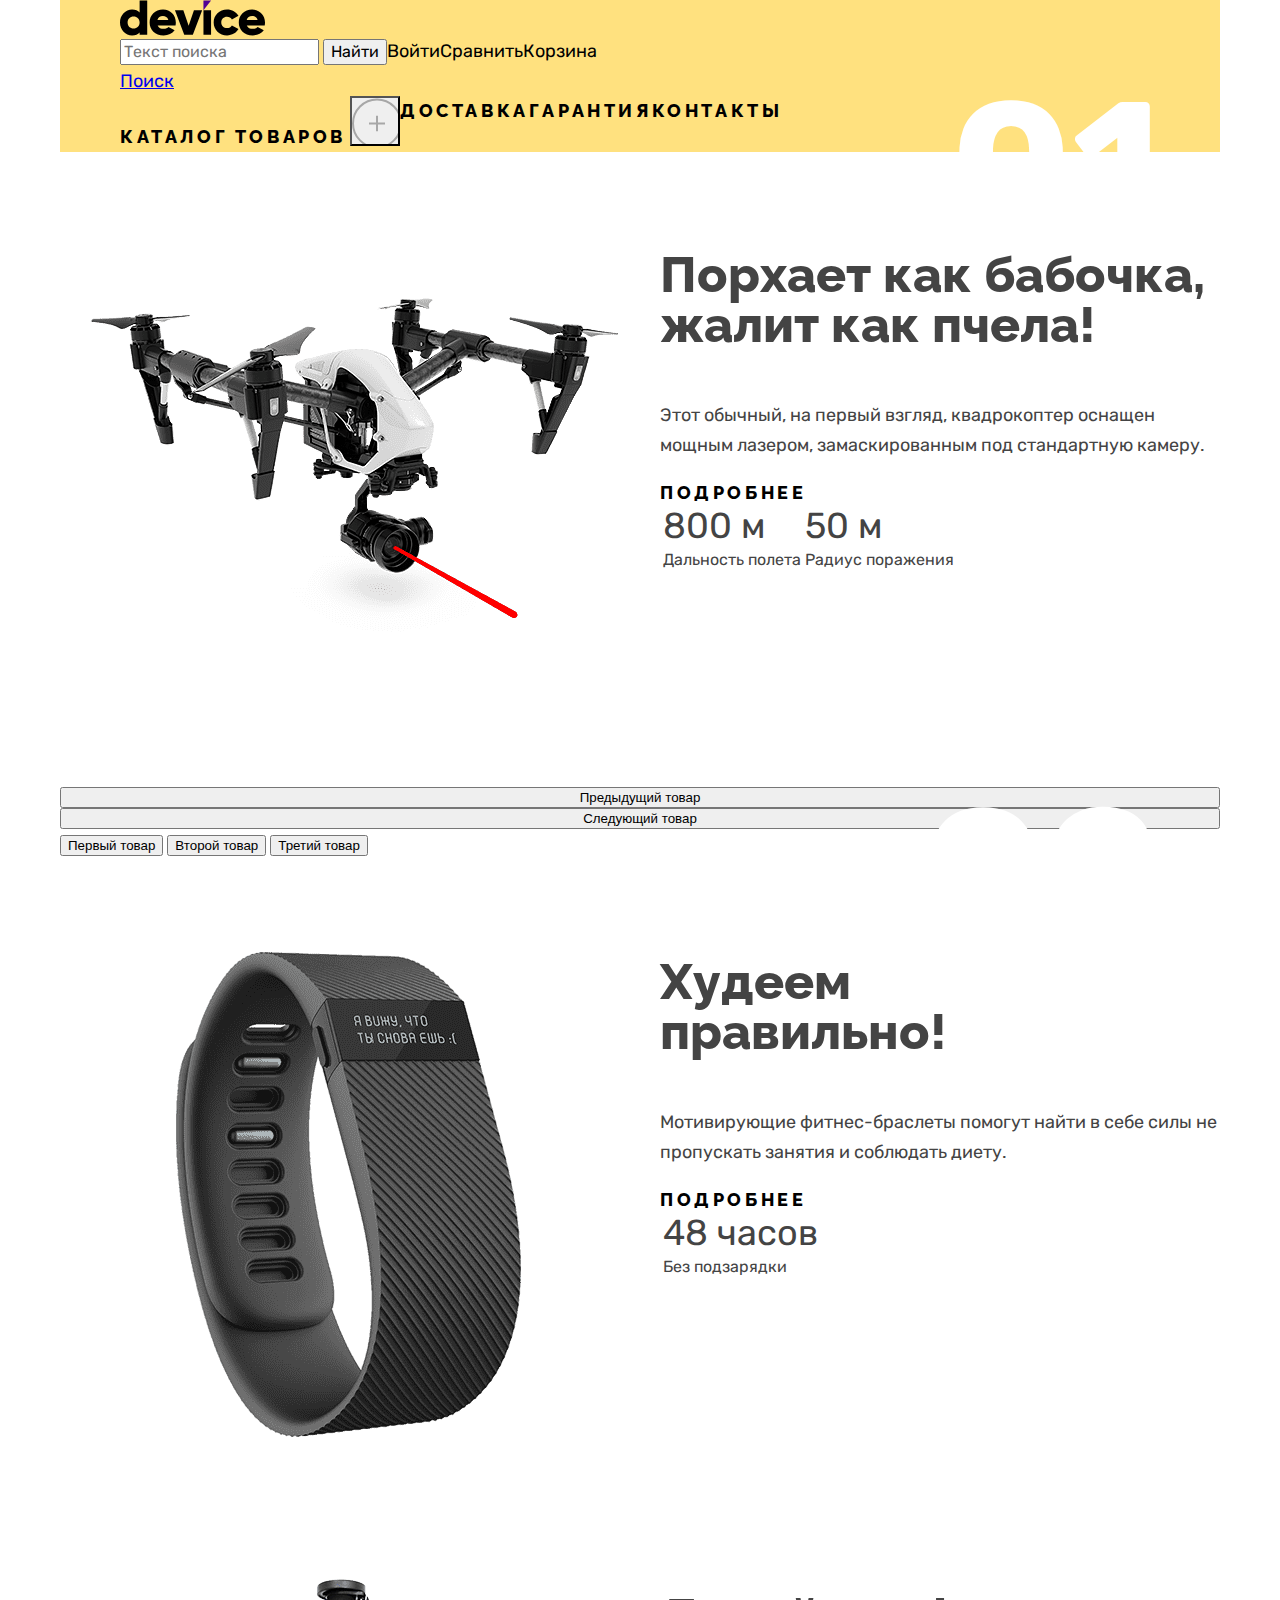
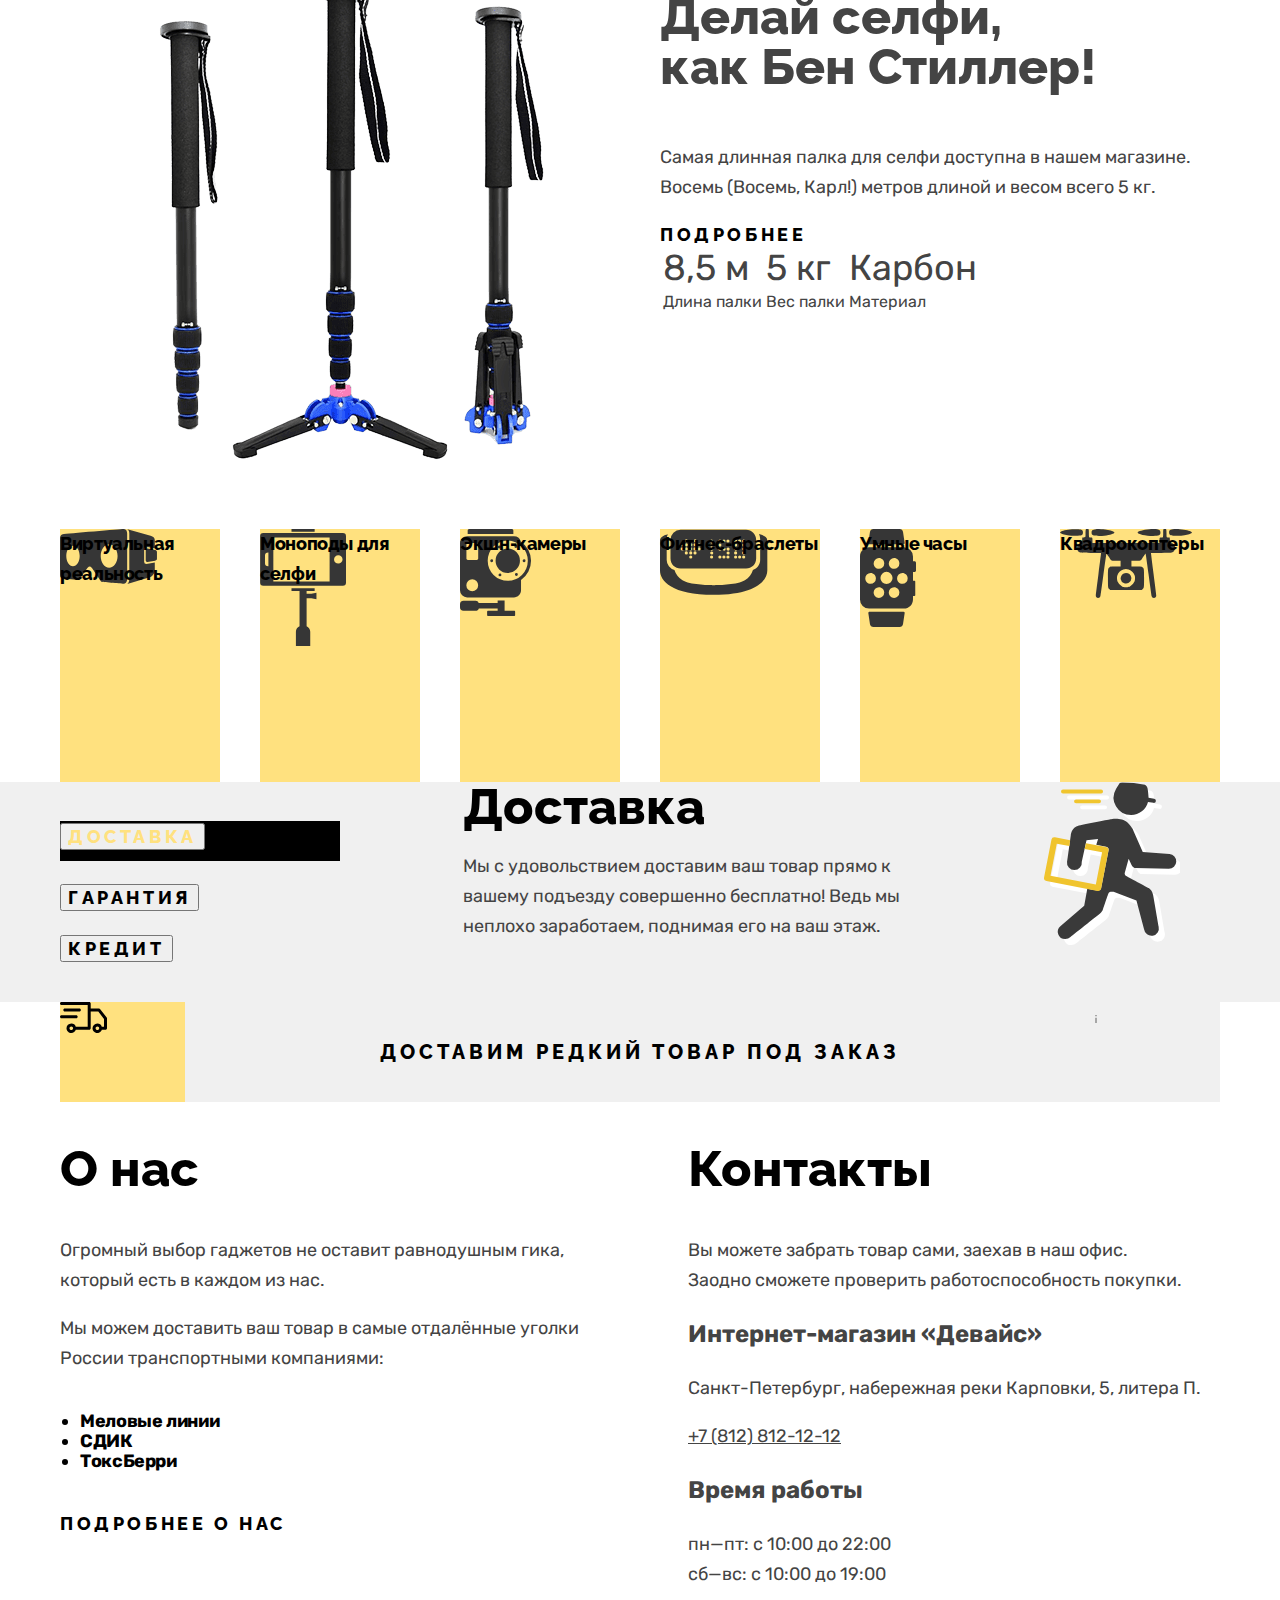
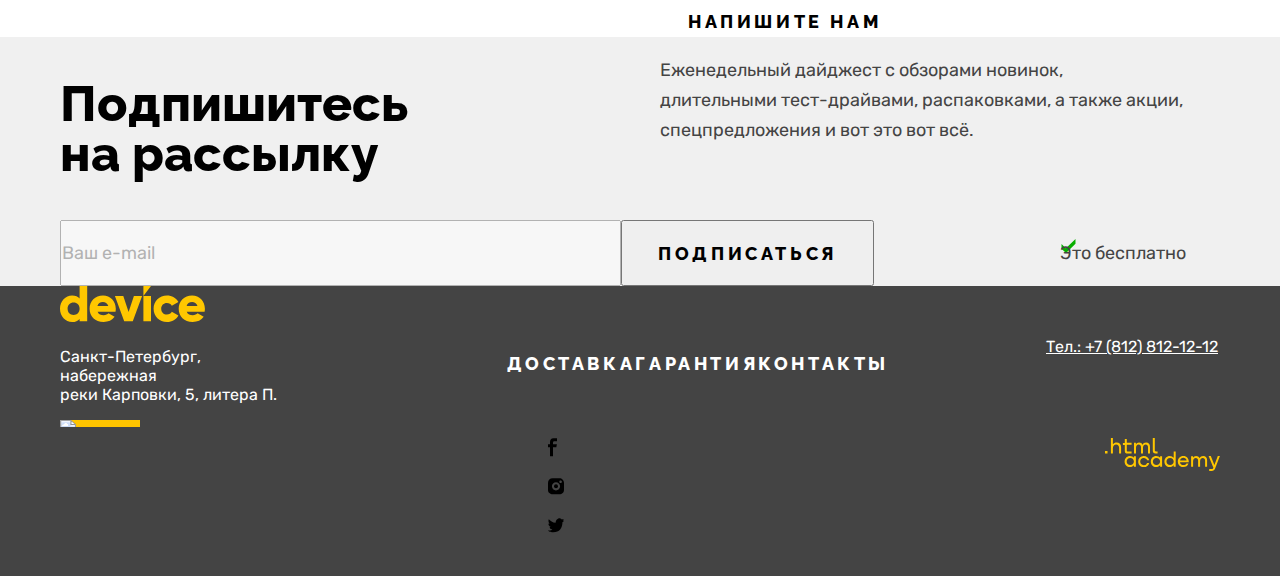
==== commit cc843eca: "Изменения по замечаниям" ====
--- a/index.html
+++ b/index.html
@@ -8,30 +8,30 @@
   <body>
     <header>
       <img class="logo" src="images/header/logo.svg" width="145" height="36" alt="Логотип интернет-магазина «Девайс»">
+      <ul class="header-user">
+        <li class="header-user-item">
+          <form class="search-form" action="https://echo.htmlacademy.ru/" method="post">
+            <input class="search-text" type="text" placeholder="Текст поиска">
+            <button class="search-button" type="submit">Найти</button>
+          </form>
+          <a class="visually-hidden" href="#">Поиск</a>
+        </li>
+        <li class="header-user-item">
+          <a class="header-user-link" href="#">Войти</a>
+        </li>
+        <li class="header-user-item">
+          <a class="header-user-link" href="#">Сравнить</a>
+        </li>
+        <li class="header-user-item">
+          <a class="header-user-link" href="#">Корзина</a>
+        </li>
+      </ul>
       <nav class="navigation">
-        <ul class="navigation-user">
-          <li class="navigation-user-item">
-            <form class="search-form" action="https://echo.htmlacademy.ru/" method="post">
-              <input class="search-text" type="text" placeholder="Текст поиска">
-              <button class="search-button" type="submit">Найти</button>
-            </form>
-            <a class="visually-hidden" href="#">Поиск</a>
-          </li>
-          <li class="navigation-user-item">
-            <a class="navigation-user-link" href="#">Войти</a>
-          </li>
-          <li class="navigation-user-item">
-            <a class="navigation-user-link" href="#">Сравнить</a>
-          </li>
-          <li class="navigation-user-item">
-            <a class="navigation-user-link" href="#">Корзина</a>
-          </li>
-        </ul>
         <ul class="navigation-list">
           <li class="navigation-list-item">
             <a class="navigation-list-link" href="catalog.html">Каталог товаров</a>
             <button class="navigation-list-button">
-              <span class="visually-hidden">Расскрыть каталог</span>
+              <span class="visually-hidden" hidden>Расскрыть каталог</span>
             </button>
           </li>
           <li class="navigation-list-item">
@@ -46,145 +46,162 @@
         </ul>
       </nav>
     </header>
-    <main class="main-index">
-      <h1 class="visually-hidden">Интернет-магазин «Девайс»</h1>
-      <article class="carousel-products">
-        <h2 class="visually-hidden">Карусель товаров</h2>
-        <div class="carousel-products-number">01</div>
-        <ol class="slider-pagination">
-          <li class="slider-pagination-item">
-            <img class="slider-image" src="images/carousel/quadrocopter.png" width="560" height="560" alt="Квадрокоптер с лазером">
+    <main class="main-container main-index">
+      <div class="page-container">
+        <h1 class="visually-hidden" hidden>Интернет-магазин «Девайс»</h1>
+        <article class="carousel-products">
+          <h2 class="visually-hidden" hidden>Карусель товаров</h2>
+          <div class="carousel">
+            <div class="carousel-products-number">01</div>
+            <ol class="slider-pagination">
+              <li class="slider-pagination-image">
+                <img class="slider-image" src="images/carousel/quadrocopter.png" width="560" height="560" alt="Квадрокоптер с лазером">
+              </li>
+              <li class="slider-pagination-description">
+                <h3 class="slider-pagination-title">Порхает как бабочка,<br>жалит как пчела!</h3>
+                <p class="slider-pagination-description">Этот обычный, на первый взгляд, квадрокоптер оснащен мощным лазером, замаскированным под стандартную камеру.</p>
+                <a class="button" href="#">Подробнее</a>
+                <table class="slider-pagination-parameters">
+                  <tr class="slider-pagination-value">
+                    <td class="table-row-1">800 м</td>
+                    <td class="table-row-1">50 м</td>
+                  </tr>
+                  <tr class="slider-pagination-value">
+                    <td class="table-row-2">Дальность полета</td>
+                    <td class="table-row-2">Радиус поражения</td>
+                  </tr>
+                </table>
+              </li>
+            </ol>
             <button class="slider-button slider-prev" type="button">
               <span class="visually-hidden">Предыдущий товар</span>
             </button>
             <button class="slider-button slider-next" type="button">
               <span class="visually-hidden">Следующий товар</span>
             </button>
-          </li>
-          <li class="slider-pagination-item">
-            <img class="slider-image" src="images/carousel/bracelet.png" width="560" height="560" alt="Фитнес-часы">
-          </li>
-          <li class="slider-pagination-item">
-            <img class="slider-image" src="images/carousel/selfie-stick.png" width="560" height="560" alt="Селфи-палка">
-          </li>
-        </ol>
-        <ol class="slider-pagination">
-          <li class="slider-pagination-item">
-            <h3 class="slider-pagination-title">Порхает как бабочка,<br>жалит как пчела!</h3>
-            <p class="slider-pagination-description">Этот обычный, на первый взгляд, квадрокоптер оснащен мощным лазером, замаскированным под стандартную камеру.</p>
-            <a class="button" href="#">Подробнее</a>
-            <button class="slider-pagination-button slider-pagination-current" type="button">
-              <span class="visually-hidden">Первый товар</span>
-            </button>
-            <table class="slider-pagination-parameters">
-              <tr class="slider-pagination-value">
-                <td class="row-1">800 м</td>
-                <td class="row-1">50 м</td>
-              </tr>
-              <tr class="slider-pagination-value">
-                <td class="row-2">Дальность полета</td>
-                <td class="row-2">Радиус поражения</td>
-              </tr>
-            </table>
-          </li>
-          <li class="slider-pagination-item">
-            <h3 class="slider-pagination-title">Худеем<br>правильно!</h3>
-            <p class="slider-pagination-description">Мотивирующие фитнес-браслеты помогут найти в себе силы не пропускать занятия и соблюдать диету.</p>
-            <a class="button" href="#">Подробнее</a>
-            <button class="slider-pagination-button slider-pagination-current" type="button">
-              <span class="visually-hidden">Второй товар</span>
-            </button>
-            <table class="slider-pagination-parameters">
-              <tr class="slider-pagination-value">
-                <td class="row-1">48 часов</td>
-              </tr>
-              <tr class="slider-pagination-value">
-                <td class="row-2">Без подзарядки</td>
-              </tr>
-            </table>
-          </li>
-          <li class="slider-pagination-item">
-            <h3 class="slider-pagination-title">Делай селфи,<br>как Бен Стиллер!</h3>
-            <p class="slider-pagination-description">Самая длинная палка для селфи доступна в нашем магазине. Восемь (Восемь, Карл!) метров длиной и весом всего 5 кг.</p>
-            <a class="button" href="#">Подробнее</a>
-            <button class="slider-pagination-button slider-pagination-current" type="button">
-              <span class="visually-hidden">Первый товар</span>
-            </button>
-            <table class="slider-pagination-parameters">
-              <tr class="slider-pagination-value">
-                <td class="row-1">8,5 м</td>
-                <td class="row-1">5 кг</td>
-                <td class="row-1">Карбон</td>
-              </tr>
-              <tr class="slider-pagination-value">
-                <td class="row-2">Длина палки</td>
-                <td class="row-2">Вес палки</td>
-                <td class="row-2">Материал</td>
-              </tr>
-            </table>
-          </li>
-        </ol>
-      </article>
-      <section class="list-catalog-categories">
-        <h2 class="visually-hidden">Список категорий каталога</h2>
-        <ul class="list-catalog-categories-title">
-          <li class="list-catalog-categories-item-1">
-             <a class="list-catalog-categories-link" href="#">Виртуальная реальность</a>
-          </li>
-          <li class="list-catalog-categories-item-2">
-            <a class="list-catalog-categories-link" href="#">Моноподы для селфи</a>
-          </li>
-          <li class="list-catalog-categories-item-3">
-            <a class="list-catalog-categories-link" href="#">Экшн-камеры</a>
-          </li>
-          <li class="list-catalog-categories-item-4">
-            <a class="list-catalog-categories-link" href="#">Фитнес-браслеты</a>
-          </li>
-          <li class="list-catalog-categories-item-5">
-            <a class="list-catalog-categories-link" href="#">Умные часы</a>
-          </li>
-          <li class="list-catalog-categories-item-6">
-            <a class="list-catalog-categories-link" href="#">Квадрокоптеры</a>
-          </li>
-        </ul>
-      </section>
+            <div class="pagination-button">
+              <button class="slider-pagination-button slider-pagination-current" type="button">
+                <span class="visually-hidden">Первый товар</span>
+              </button>
+              <button class="slider-pagination-button slider-pagination-current" type="button">
+                <span class="visually-hidden">Второй товар</span>
+              </button>
+              <button class="slider-pagination-button slider-pagination-current" type="button">
+                <span class="visually-hidden">Третий товар</span>
+              </button>
+            </div>
+            <div class="carousel-products-number">02</div>
+            <ol class="slider-pagination">
+              <li class="slider-pagination-image">
+                <img class="slider-image" src="images/carousel/bracelet.png" width="560" height="560" alt="Фитнес-часы">
+              </li>
+              <li class="slider-pagination-description">
+                <h3 class="slider-pagination-title">Худеем<br>правильно!</h3>
+                <p class="slider-pagination-description">Мотивирующие фитнес-браслеты помогут найти в себе силы не пропускать занятия и соблюдать диету.</p>
+                <a class="button" href="#">Подробнее</a>
+                <table class="slider-pagination-parameters">
+                  <tr class="slider-pagination-value">
+                    <td class="table-row-1">48 часов</td>
+                  </tr>
+                  <tr class="slider-pagination-value">
+                    <td class="table-row-2">Без подзарядки</td>
+                  </tr>
+                </table>
+              </li>
+            </ol>
+            <div class="carousel-products-number">03</div>
+            <ol class="slider-pagination">
+              <li class="slider-pagination-image">
+                <img class="slider-image" src="images/carousel/selfie-stick.png" width="560" height="560" alt="Селфи-палка">
+              </li>
+              <li class="slider-pagination-description">
+                <h3 class="slider-pagination-title">Делай селфи,<br>как Бен Стиллер!</h3>
+                <p class="slider-pagination-description">Самая длинная палка для селфи доступна в нашем магазине. Восемь (Восемь, Карл!) метров длиной и весом всего 5 кг.</p>
+                <a class="button" href="#">Подробнее</a>
+                <table class="slider-pagination-parameters">
+                  <tr class="slider-pagination-value">
+                    <td class="table-row-1">8,5 м</td>
+                    <td class="table-row-1">5 кг</td>
+                    <td class="table-row-1">Карбон</td>
+                  </tr>
+                  <tr class="slider-pagination-value">
+                    <td class="table-row-2">Длина палки</td>
+                    <td class="table-row-2">Вес палки</td>
+                    <td class="table-row-2">Материал</td>
+                  </tr>
+                </table>
+              </li>
+            </ol>
+          </div>
+        </article>
+        <section class="categories">
+          <h2 class="visually-hidden" hidden>Список категорий каталога</h2>
+          <ul class="list-categories-title">
+            <li class="list-categories-item-virtual">
+              <a class="list-categories-link" href="#">Виртуальная реальность</a>
+            </li>
+            <li class="list-categories-item-monopod">
+              <a class="list-categories-link" href="#">Моноподы для селфи</a>
+            </li>
+            <li class="list-categories-item-cameras">
+              <a class="list-categories-link" href="#">Экшн-камеры</a>
+            </li>
+            <li class="list-categories-item-bracelets">
+              <a class="list-categories-link" href="#">Фитнес-браслеты</a>
+            </li>
+            <li class="list-categories-item-watches">
+              <a class="list-categories-link" href="#">Умные часы</a>
+            </li>
+            <li class="list-categories-item-quadcopter">
+              <a class="list-categories-link" href="#">Квадрокоптеры</a>
+            </li>
+          </ul>
+        </section>
+      </div>
       <section class="information">
-        <h2 class="visually-hidden">Информация</h2>
-        <ol class="information-title">
-          <li class="information-item">
-            <h3 class="information-delivery">
-              <button class="information-button information-button-1" type="button">
-                <span class="information-button-name">Доставка</span>
-              </button>
-            </h3>
-          </li>
-          <li class="information-item">
-            <h3 class="information-warranty">
-              <button class="information-button information-button-2" type="button">
-                <span class="information-button-name">Гарантия</span>
-              </button>
-            </h3>
-          </li>
-          <li class="information-item">
-            <h3 class="information-credit">
-              <button class="information-button information-button-3" type="button">
-                <span class="information-button-name">Кредит</span>
-              </button>
-            </h3>
-          </li>
-        </ol>
-        <div class="information-description">
-          <b class="information-description-title">Доставка</b>
-          <p class="information-description-text">Мы с удовольствием доставим ваш товар прямо к вашему подъезду совершенно бесплатно! Ведь мы неплохо заработаем, поднимая его на ваш этаж.</p>
-        </div>
-        <img class="information-image" src="images/main/icon-delivery.svg" width="136" height="164" alt="Иконка информации">
+        <div class="information-container">
+          <h2 class="visually-hidden" hidden>Информация</h2>
+          <ol class="information-title">
+            <li class="information-item">
+              <h3 class="information-delivery">
+                <button class="information-button information-button-action" type="button">
+                  <span class="information-button-name">Доставка</span>
+                </button>
+              </h3>
+            </li>
+            <li class="information-item">
+              <h3 class="information-warranty">
+                <button class="information-button" type="button">
+                  <span class="information-button-name">Гарантия</span>
+                </button>
+              </h3>
+            </li>
+            <li class="information-item">
+              <h3 class="information-credit">
+                <button class="information-button" type="button">
+                  <span class="information-button-name">Кредит</span>
+                </button>
+              </h3>
+            </li>
+          </ol>
+          <div class="information-description">
+            <b class="information-description-title">Доставка</b>
+            <p class="information-description-text">Мы с удовольствием доставим ваш товар прямо к вашему подъезду совершенно бесплатно! Ведь мы неплохо заработаем, поднимая его на ваш этаж.</p>
+          </div>
+          <img class="information-image" src="images/main/icon-delivery.svg" width="136" height="164" alt="Иконка информации">
+        </div>
       </section>
       <section class="delivery">
-        <h2 class="visually-hidden">Доставка под заказ</h2>
-        <img class="delivery-image-car" src="images/main/icon-delivery-car.svg" width="47" height="31" alt="Иконка доставки">
+        <h2 class="visually-hidden" hidden>Доставка под заказ</h2>
+        <div class="delivery-image">
+          <img class="delivery-image-car" src="images/main/icon-delivery-car.svg" width="47" height="31" alt="Иконка доставки">
+        </div>
         <button class="delivery-under-order">Доставим редкий товар под заказ</button>
-        <img class="delivery-image-i" src="images/main/icon-i.svg" alt="Иконка помощь">
-      </section>
+        <div class="image-i">
+          <img class="delivery-image-i" src="images/main/icon-i.svg" width="2" height="8" alt="Иконка помощь">
+        </div>
+      </section>
+      <div class="about-contacts">
       <section class="about">
         <h2 class="about-title">О нас</h2>
         <p class="about-description">Огромный выбор гаджетов не оставит равнодушным гика, который есть в каждом из нас.</p>
@@ -211,10 +228,13 @@
         </ul>
         <a class="button" href="#">Напишите нам</a>
       </section>
+      </div>
       <section class="subscribe">
         <div class="container">
-          <h2 class="subscribe-title">Подпишитесь<br>на рассылку</h2>
-          <p class="subscribe-text">Еженедельный дайджест с обзорами новинок, длительными тест-драйвами, распаковками, а также акции, спецпредложения и вот это вот всё.</p>
+          <div class="subscribe-row">
+            <h2 class="subscribe-title">Подпишитесь<br>на рассылку</h2>
+            <p class="subscribe-text">Еженедельный дайджест с обзорами новинок,<br>длительными тест-драйвами, распаковками, а также акции, спецпредложения и вот это вот всё.</p>
+          </div>
           <form class="subscribe-form" action="https://echo.htmlacademy.ru/" method="post">
             <input class="text-email" placeholder="Ваш e-mail" type="email">
             <button class="subscribe-button" type="submit">Подписаться</button>
@@ -224,55 +244,58 @@
       </section>
     </main>
     <footer class="page-footer">
-      <div class="footer-logo">
-        <h2 class="visually-hidden">Логотип интернет-магазина «Девайс»</h2>
-        <img class="footer-logo-image" src="images/footer/footer-logo.svg" width="145" height="36" alt="Логотип интернет-магазина «Девайс»">  
-      </div>
-      <div class="footer-information">
-        <h2 class="visually-hidden">Информация</h2>
-        <address class="footer-information-address">
-          <p class="footer-address-text">Санкт-Петербург, набережная<br>реки Карповки, 5, литера П.</p>
-        </address>
-        <ul class="footer-information-list">
-          <li class="footer-information-item">
-            <a class="footer-information-button" href="#">Доставка</a>
-          </li>
-          <li class="footer-information-item">
-            <a class="footer-information-button" href="#">Гарантия</a>
-          </li>
-          <li class="footer-information-item">
-            <a class="footer-information-button" href="#">Контакты</a>
-          </li>
-        </ul>
-        <address class="footer-information-contacts">
-          <a class="footer-information-contacts-phone" href="tel:+78128121212">Тел.: +7 (812) 812-12-12</a>
-        </address>
-      </div>
-      <div class="footer-social">
-        <h2 class="visually-hidden">Давайте дружить</h2>
-        <ul class="footer-social-list">
-          <li class="footer-social-item-facebook">
-            <a class="button" href="https://facebook.com/htmlacademy">
-              <span class="visually-hidden">Файсбук</span>
+      <div class="page-footer-container">
+        <div class="footer-logo">
+          <h2 class="visually-hidden" hidden>Логотип интернет-магазина «Девайс»</h2>
+          <img class="footer-logo-image" src="images/footer/footer-logo.svg" width="145" height="36" alt="Логотип интернет-магазина «Девайс»">  
+        </div>
+        <div class="footer-information">
+          <h2 class="visually-hidden" hidden>Информация</h2>
+          <address class="footer-information-address">
+            <p class="footer-address-text">Санкт-Петербург, набережная<br>реки Карповки, 5, литера П.</p>
+          </address>
+          <ul class="footer-information-list">
+            <li class="footer-information-item">
+              <a class="footer-information-button" href="#">Доставка</a>
+            </li>
+            <li class="footer-information-item">
+              <a class="footer-information-button" href="#">Гарантия</a>
+            </li>
+            <li class="footer-information-item">
+              <a class="footer-information-button" href="#">Контакты</a>
+            </li>
+          </ul>
+          <address class="footer-information-contacts">
+            <a class="footer-information-contacts-phone" href="tel:+78128121212">Тел.: +7 (812) 812-12-12</a>
+          </address>
+        </div>
+        <div class="footer-social">
+          <h2 class="visually-hidden" hidden>Давайте дружить</h2>
+          <img class="footer-logo-line" src="image/footer/footer-logo-line.svg" width="80" height="7" alt="Лого линия">
+          <ul class="footer-social-list">
+            <li class="footer-social-facebook">
+              <a class="button" href="https://facebook.com/htmlacademy">
+                <span class="visually-hidden" hidden>Файсбук</span>
+              </a>
+            </li>
+            <li class="footer-social-instagram">
+              <a class="button" href="https://instagram.com/htmlacademy/">
+                <span class="visually-hidden" hidden>Инстаграм</span>
+              </a>
+            </li>
+            <li class="footer-social-twitter">
+              <a class="button" href="https://twitter.com/htmlacademy_ru">
+                <span class="visually-hidden" hidden>Твиттер</span>
+              </a>
+            </li>
+          </ul>
+          <p class="footer-social-htmlacademy">
+            <a class="button" href="https://htmlacademy.ru">
+              <span class="visually-hidden" hidden>Сделано в HTMLAcademy</span>
+              <img class="footer-htmlacademy-logo" src="images/footer/footer-htmlacademy.svg" width="115" height="33" alt="Логотип разработчика">
             </a>
-          </li>
-          <li class="footer-social-item-instagram">
-            <a class="button" href="https://instagram.com/htmlacademy/">
-              <span class="visually-hidden">Инстаграм</span>
-            </a>
-          </li>
-          <li class="footer-social-item-twitter">
-            <a class="button" href="https://twitter.com/htmlacademy_ru">
-              <span class="visually-hidden">Твиттер</span>
-            </a>
-          </li>
-        </ul>
-        <p class="footer-social-htmlacademy">
-          <a class="button" href="https://htmlacademy.ru">
-            <span class="visually-hidden">Сделано в HTMLAcademy</span>
-            <img class="footer-htmlacademy-logo" src="images/footer/footer-htmlacademy.svg" width="115" height="33" alt="Логотип разработчика">
-          </a>
-        </p>
+          </p>
+        </div>
       </div>
     </footer>
   </body>
--- a/styles/styles.css
+++ b/styles/styles.css
@@ -23,7 +23,15 @@
     font-display: swap;
 }
 
+html {
+    height: 100%;
+}
+
 body {
+    margin: 0;
+    display: flex;
+    flex-direction: column;
+    min-height: 100%;
     font-family: "Rubik", sans-serif;
     font-style: normal;
     font-weight: 400;
@@ -33,13 +41,27 @@
     background-color: #ffffff;
 }
 
-.navigation {
+.logo {
+    display: block;
+    width: 145px;
+    margin-left: 60px;
+}
+
+header {
+    display: flex;
+    flex-direction: column;
+    width: 1160px;
+    margin: 0 auto;
     color:#000000;
     background-color:#FFE17F;
-    width: auto;
-}
-
-.navigation-user {
+}
+
+.header-user {
+    display: flex;
+    margin: 0;
+    margin-left: 60px;
+    padding: 0;
+    width: 1040px;
     list-style-type: none;
 }
 
@@ -73,7 +95,7 @@
     font-weight: 400;
 }
 
-.navigation-user-link {
+.header-user-link {
     font-family: "Rubik", sans-serif;
     font-style: normal;
     font-weight: 400;
@@ -82,6 +104,11 @@
 }
 
 .navigation-list {
+    display: flex;
+    margin: 0;
+    margin-left: 60px;
+    padding: 0;
+    width: 1040px;
     list-style-type: none;
 }
 
@@ -103,17 +130,54 @@
     height: 50px;
 }
 
+.main-container {
+    flex-grow: 1;
+}
+
+.page-container {
+    width: 1160px;
+    margin: 0 auto;
+    background-color: #ffffff;
+    background-size: 100% auto;
+}
+
+.carousel-products {
+    margin: 0;
+    padding: 0;
+    width: 1160px;
+}
+
+.carousel {
+    display: flex;
+    flex-direction: column;
+    margin: 0 auto;
+}
+
+.slider-pagination {
+    display: flex;
+    padding: 0;
+}
+
 .carousel-products-number {
+    width: 250px;
+    margin-left: auto;
+    margin-right: 59px;
     font-weight: 700;
     font-size: 180px;
     text-align: right;
     color: #FFFFFF;
 }
 
-.slider-pagination-item {
-    list-style-type: none;
-}
-
+.slider-pagination-image {
+    width: 560px;
+    margin-right: 40px;
+    list-style-type: none;
+}
+
+.slider-pagination-description {
+    width: 560px;
+    list-style-type: none;
+}
 
 .slider-pagination-title {
     font-family: "Raleway", sans-serif;
@@ -140,16 +204,33 @@
     color: #000000;
 }
 
-.row-1 {
+.table-row-1 {
     font-size: 36px;
 }
 
-.row-2 {
-    font-size: 16px;
-    color: #444444;
-}
-
-.list-catalog-categories-link {
+.table-row-2 {
+    font-size: 16px;
+    color: #444444;
+}
+
+.categories {
+    width: 1160px;
+    margin: 0 auto;
+    background-color: #ffffff;
+    background-size: 100% auto;
+}
+    
+
+.list-categories-title {
+    width: 1160px;
+    display: flex;
+    justify-content: space-between;
+    margin: 0 auto;
+    padding: 0;
+    list-style-type: none;
+}
+
+.list-categories-link {
     font-family: "Raleway", sans-serif;
     font-style: normal;
     font-weight: 800;
@@ -158,7 +239,7 @@
     text-decoration: none;
     color: #000000;
 }
-.list-catalog-categories-item-1 {
+.list-categories-item-virtual {
     width: 160px;
     height: 253px;
     background-color: #FFE17F;
@@ -166,7 +247,7 @@
     background-repeat: no-repeat;
 }
 
-.list-catalog-categories-item-2 {
+.list-categories-item-monopod {
     width: 160px;
     height: 253px;
     background-color: #FFE17F;
@@ -174,7 +255,7 @@
     background-repeat: no-repeat;
 }
 
-.list-catalog-categories-item-3 {
+.list-categories-item-cameras {
     width: 160px;
     height: 253px;
     background-color: #FFE17F;
@@ -182,7 +263,7 @@
     background-repeat: no-repeat;
 }
 
-.list-catalog-categories-item-4 {
+.list-categories-item-bracelets {
     width: 160px;
     height: 253px;
     background-color: #FFE17F;
@@ -190,7 +271,7 @@
     background-repeat: no-repeat;
 }
 
-.list-catalog-categories-item-5 {
+.list-categories-item-watches {
     width: 160px;
     height: 253px;
     background-color: #FFE17F;
@@ -198,7 +279,7 @@
     background-repeat: no-repeat;
 }
 
-.list-catalog-categories-item-6 {
+.list-categories-item-quadcopter {
     width: 160px;
     height: 253px;
     background-color: #FFE17F;
@@ -206,6 +287,23 @@
     background-repeat: no-repeat;
 }
 
+.information {
+    background-color: #F0F0F0;
+    background-size: 100% auto;
+}
+
+.information-container {
+    display: flex;
+    width: 1160px;
+    margin: 0 auto;
+}
+
+.information-title {
+    width: 280px;
+    margin-right: 123px;
+    padding: 0;
+}
+
 .information-button {
     font-family: "Raleway", sans-serif;
     font-style: normal;
@@ -217,7 +315,7 @@
     text-transform: uppercase;
 }
 
-.information-button-1 {
+.information-button-action {
     color: #FFE17F;
 }
 
@@ -227,13 +325,13 @@
     height: 40px;
 }
 
-.information {
-    background-color: #F0F0F0;
-    width: auto;
-}
-
 .information-item {
     list-style-type: none;
+}
+
+.information-description {
+    max-width: 475px;
+    margin-right: 106px;
 }
 
 .information-description-title {
@@ -249,10 +347,21 @@
     color: #444444; 
 }
 
+.information-image {
+    margin-right: auto;
+}
+
 .delivery {
+    margin: 0 auto;
+    width: 1160px;
+    height: 100px;
+    display: flex;
     background-color: #F0F0F0;
-    width: 1160px;
-    height: 100px;
+}
+
+.delivery-image {
+   width: 125px;
+   background-color: #ffe17f;
 }
 
 .delivery-under-order {
@@ -265,9 +374,29 @@
     letter-spacing: 0.2em;
     text-transform: uppercase;
     background-color: #F0F0F0;
-    width: 1160px;
+    width: 910px;
     height: 100px;
     border: none;
+    padding: 0;
+}
+
+.image-i {
+    width: 125px;
+}
+
+.about-contacts {
+    display: flex;
+    width: 1160px;
+    margin: 0 auto;
+}
+
+.about {
+    width: 520px;
+    margin-right: 108px;
+}
+
+.contacts {
+    width: 532px;
 }
 
 .about-title {
@@ -280,6 +409,10 @@
 
 .about-description {
     color: #444444;
+}
+
+.about-transport-company {
+    padding: 20px;
 }
 
 .about-transport-company-item {
@@ -313,16 +446,31 @@
 }
 
 .contacts-schedule {
-    color: #444444;
-    list-style-type: none;
+    padding: 0;
+    color: #444444;
+    list-style-type: none;
+}
+
+.subscribe {
+    background-color: #F0F0F0;
+    background-size: 100% auto;
 }
 
 .container {
-    background-color: #F0F0F0;
-    width: auto;
+    display: flex;
+    flex-direction: column;
+    width: 1160px;
+    margin: 0 auto;
+}
+
+.subscribe-row {
+    display: flex;
+    margin: 0 auto;
 }
 
 .subscribe-title {
+    width: 348px;
+    margin-right: 252px;
     font-family: "Raleway", sans-serif;
     font-style: normal;
     font-weight: 800;
@@ -331,14 +479,18 @@
 }
 
 .subscribe-text {
+    width: 560px;
     color: #444444;
 }
 
 .subscribe-form {
+    display: flex;
     color: #444444;
 }
 
 .text-email {
+    width: 557px;
+    padding: 0;
     font-family: "Rubik", sans-serif;
     font-style: normal;
     font-weight: 400;
@@ -349,6 +501,8 @@
 }
 
 .subscribe-button {
+    width: 253px;
+    padding: 0;
     font-family: "Raleway", sans-serif;
     font-style: normal;
     font-weight: 800;
@@ -361,6 +515,8 @@
 }
 
 .subscribe-free {
+    width: 160px;
+    margin-left: auto;
     color: #444444;
     background-image: url(../images/main/icon-tick.svg);
     background-repeat: no-repeat;
@@ -368,6 +524,27 @@
 
 .page-footer {
     background-color: #444444;
+    background-size: 100% auto;
+}
+
+.page-footer-container {
+    width: 1160px;
+    margin: 0 auto;
+
+}
+
+.footer-logo {
+    width: 145px;
+}
+
+.footer-information {
+    display: flex;
+    justify-content: space-between;
+}
+
+.footer-information-address {
+    width: 239px;
+    margin-right: 112px;
 }
 
 .footer-address-text {
@@ -378,6 +555,9 @@
 }
 
 .footer-information-list {
+    display: flex;
+    width: 444px;
+    padding: 0;
     list-style-type: none;
 }
 
@@ -392,6 +572,10 @@
     text-transform: uppercase;
 }
 
+.footer-information-contacts {
+    width: 174px;
+}
+
 .footer-information-contacts-phone {
     font-style: normal;
     font-weight: 400;
@@ -400,31 +584,54 @@
     color: #FFFFFF;
 }
 
+.footer-social {
+    display: flex;
+    justify-content: space-between;
+}
+
+.footer-logo-line {
+    width: 80px;
+    background-color: #FFC500;
+}
+
 .footer-social-list {
-    list-style-type: none;
-}
-
-.footer-social-item-facebook {
+    width: 150px;
+    padding: 0;
+    list-style-type: none;
+}
+
+.footer-social-facebook {
     background-image: url(../images/footer/facebook.svg);
-    background-repeat: no-repeat;
-
-}
-
-.footer-social-item-instagram {
-    background-image: url(../images/footer/instagram.svg);
     background-repeat: no-repeat;
     width: 40px;
     height: 40px;
 }
 
-.footer-social-item-twitter {
-    background-image: url(../images/footer/twitter.svg);
+.footer-social-instagram {
+    background-image: url(../images/footer/instagram.svg);
     background-repeat: no-repeat;
     width: 40px;
     height: 40px;
 }
 
+.footer-social-twitter {
+    background-image: url(../images/footer/twitter.svg);
+    background-repeat: no-repeat;
+    width: 40px;
+    height: 40px;
+}
+
+.footer-social-htmlacademy {
+    width: 115px;
+}
+
+.inner-header {
+    width: 1040px;
+    margin: 0 auto;
+}
+
 .inner-header-title {
+    width: 541px;
     font-family: "Raleway", sans-serif;
     font-style: normal;
     font-weight: 800;
@@ -432,12 +639,26 @@
     line-height: 50px;
 }
 
+.breadcrumbs {
+    padding: 0;
+    list-style-type: none;
+}
+
 .catalog-products-monopod {
     background-color: #F0F0F0;
-}
-
-.breadcrumbs {
-    list-style-type: none;
+    background-size: 100% auto;
+}
+
+.catalog {
+    display: flex;
+    width: 1160px;
+    margin: 0 auto;
+}
+
+.filter {
+    display: flex;
+    flex-direction: column;
+    width: 320px;
 }
 
 .breadcrumbs-link {
@@ -447,6 +668,10 @@
     color: #000000;
     list-style-type: none;
     text-decoration: none;
+}
+
+.catalog-right-column {
+    width: 840px;
 }
 
 .catalog-products-monopod-text {
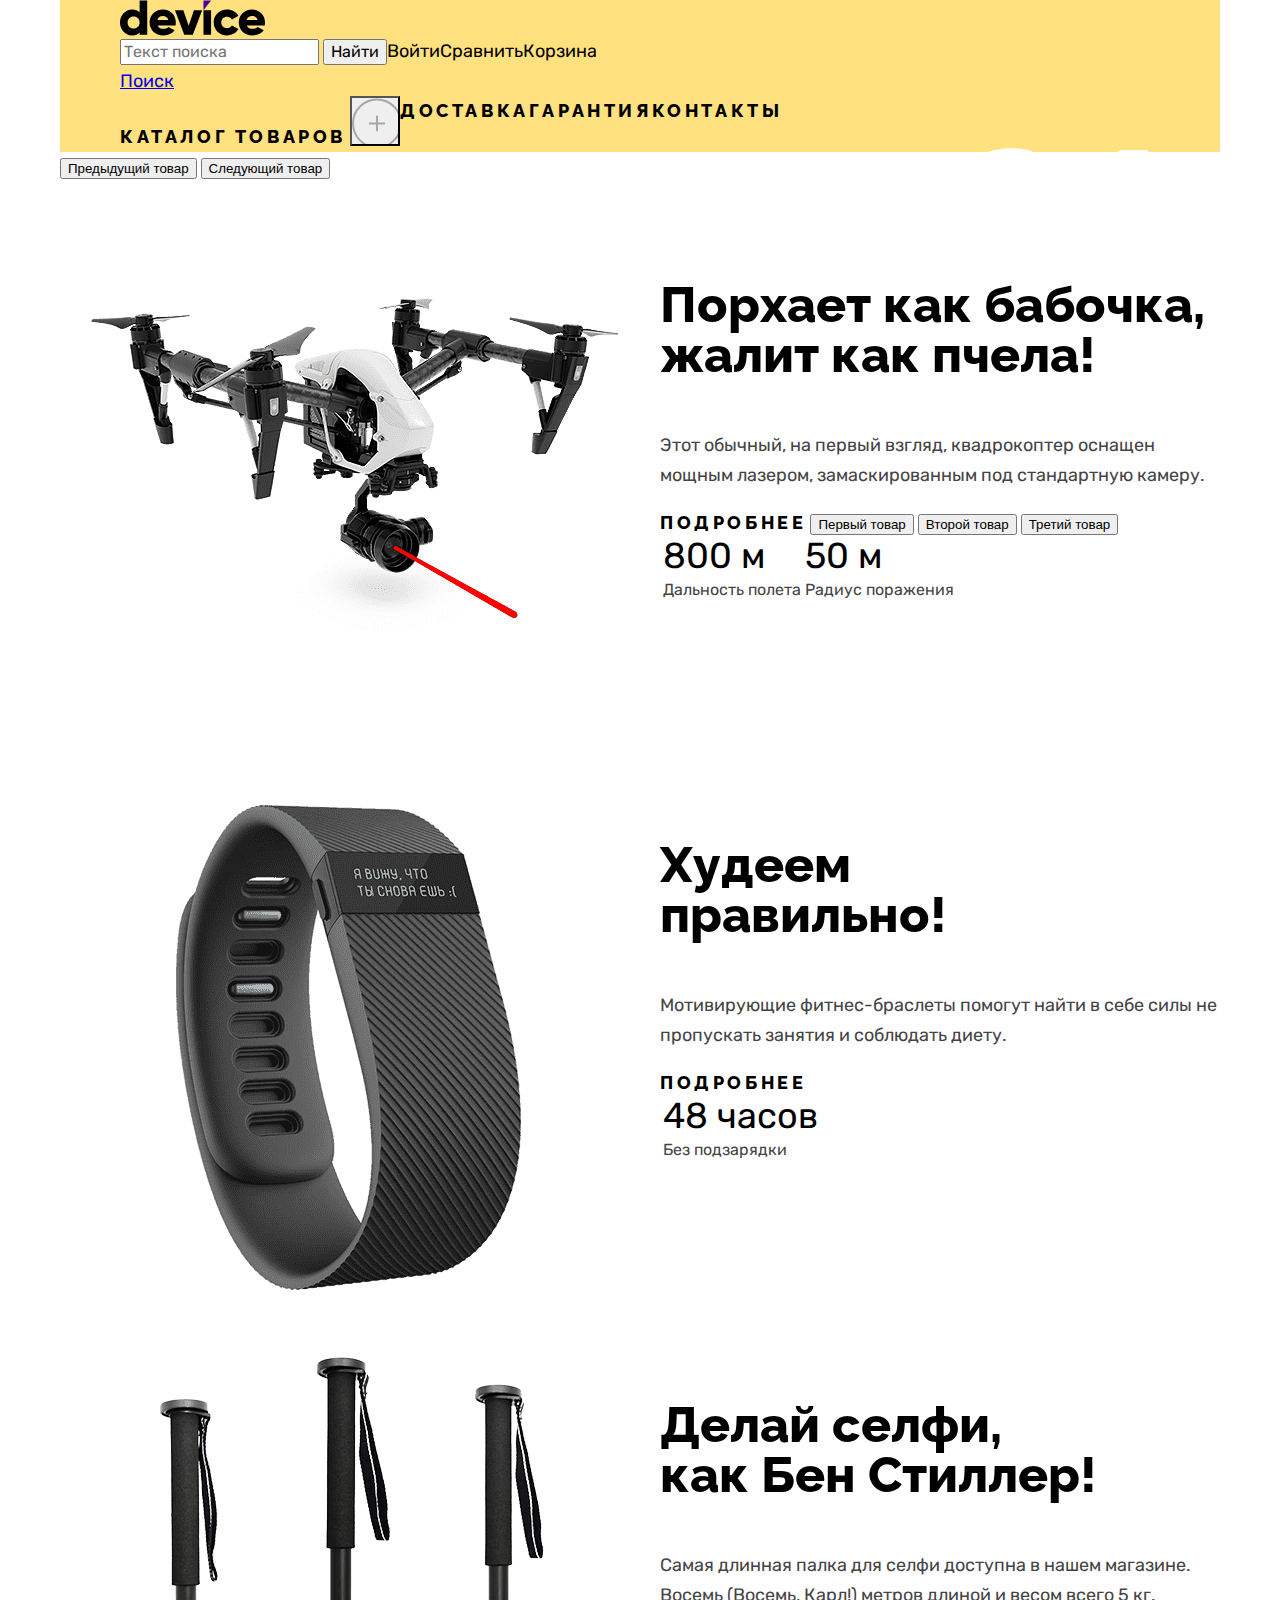
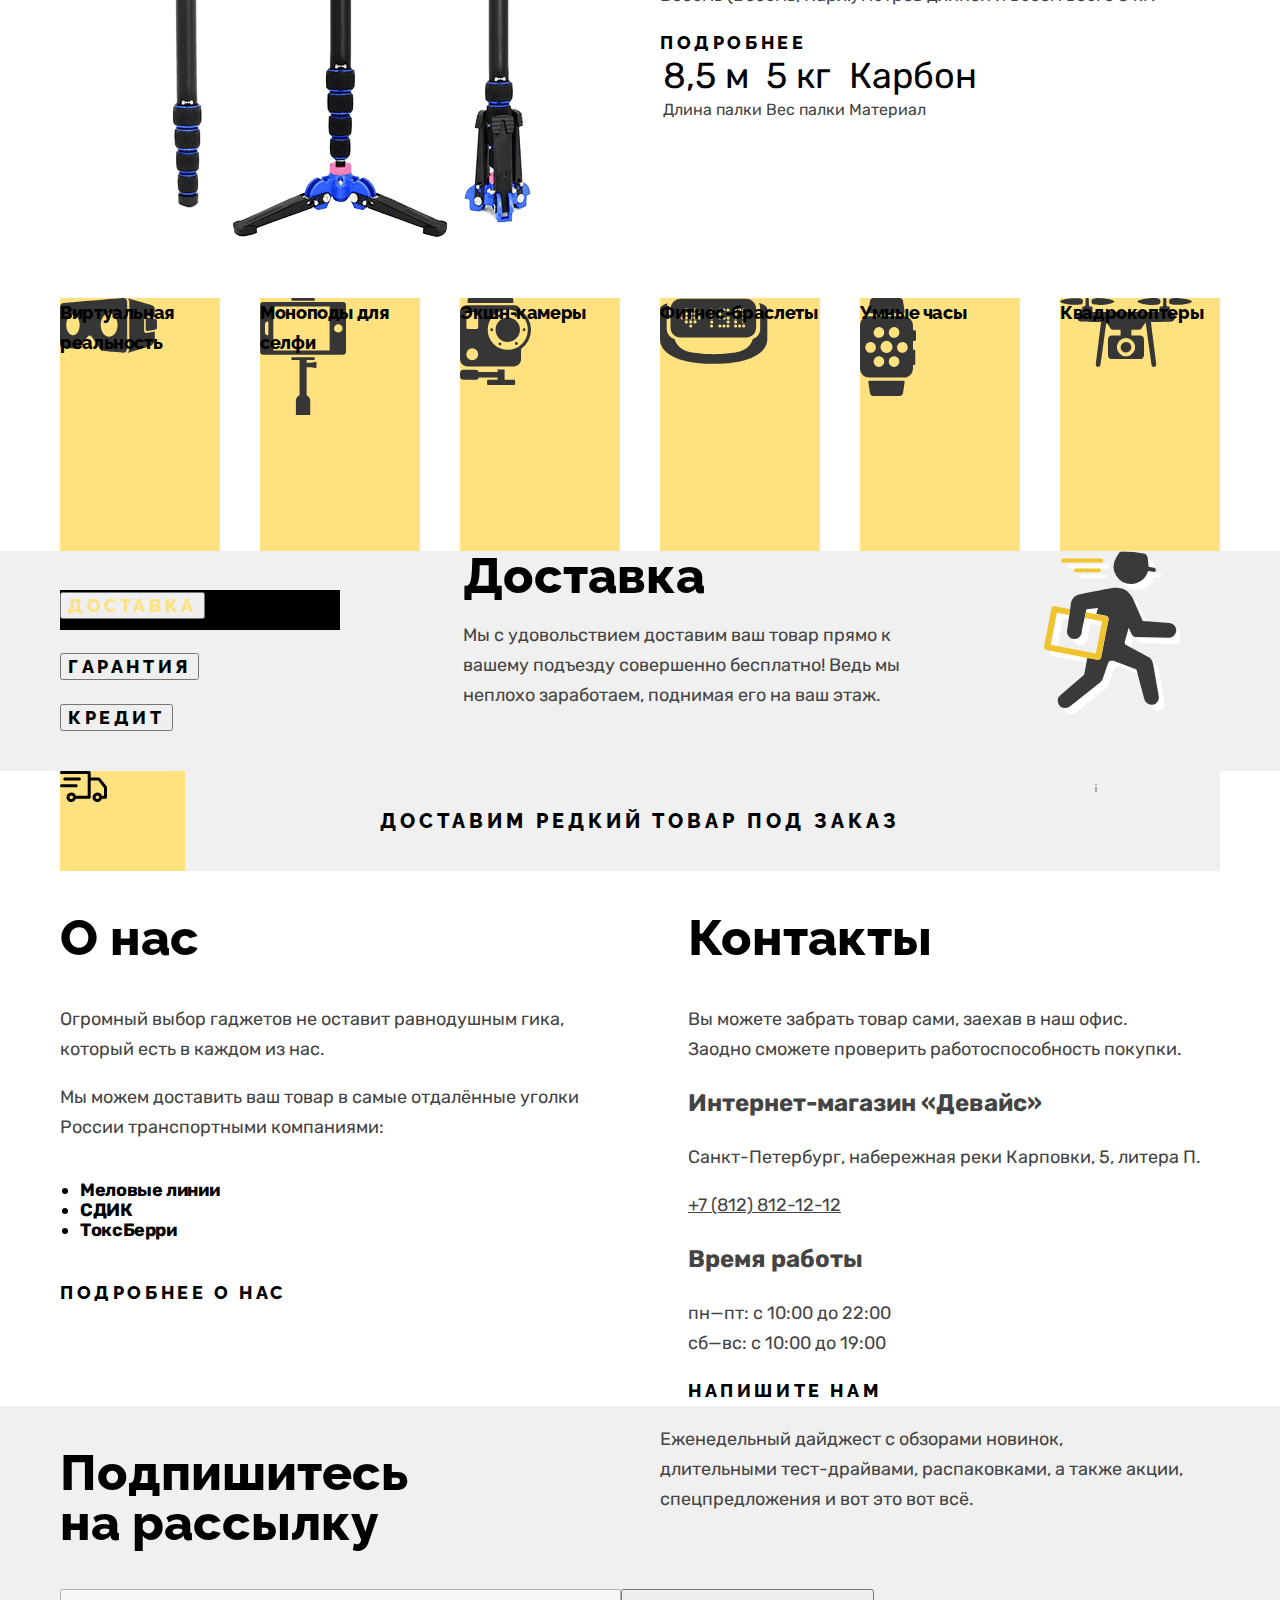
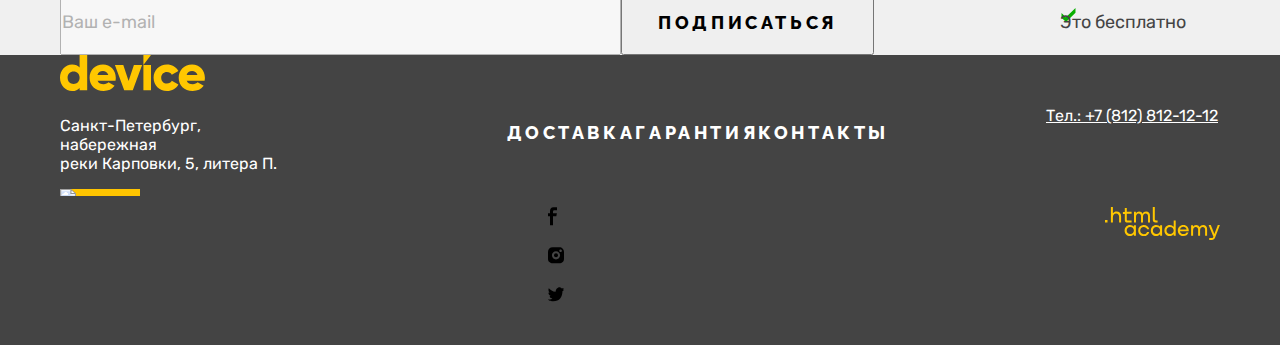
==== commit 786b06b6: "Merge pull request #5 from andy-about-andy/master" ====
--- a/index.html
+++ b/index.html
@@ -7,7 +7,9 @@
   </head>
   <body>
     <header>
-      <img class="logo" src="images/header/logo.svg" width="145" height="36" alt="Логотип интернет-магазина «Девайс»">
+      <a class="navigation-logo">
+        <img class="logo" src="images/header/logo.svg" width="145" height="36" alt="Логотип интернет-магазина «Девайс»">
+      </a>
       <ul class="header-user">
         <li class="header-user-item">
           <form class="search-form" action="https://echo.htmlacademy.ru/" method="post">
@@ -52,107 +54,109 @@
         <article class="carousel-products">
           <h2 class="visually-hidden" hidden>Карусель товаров</h2>
           <div class="carousel">
-            <div class="carousel-products-number">01</div>
-            <ol class="slider-pagination">
-              <li class="slider-pagination-image">
-                <img class="slider-image" src="images/carousel/quadrocopter.png" width="560" height="560" alt="Квадрокоптер с лазером">
-              </li>
-              <li class="slider-pagination-description">
-                <h3 class="slider-pagination-title">Порхает как бабочка,<br>жалит как пчела!</h3>
-                <p class="slider-pagination-description">Этот обычный, на первый взгляд, квадрокоптер оснащен мощным лазером, замаскированным под стандартную камеру.</p>
-                <a class="button" href="#">Подробнее</a>
-                <table class="slider-pagination-parameters">
-                  <tr class="slider-pagination-value">
-                    <td class="table-row-1">800 м</td>
-                    <td class="table-row-1">50 м</td>
-                  </tr>
-                  <tr class="slider-pagination-value">
-                    <td class="table-row-2">Дальность полета</td>
-                    <td class="table-row-2">Радиус поражения</td>
-                  </tr>
-                </table>
-              </li>
-            </ol>
             <button class="slider-button slider-prev" type="button">
               <span class="visually-hidden">Предыдущий товар</span>
             </button>
             <button class="slider-button slider-next" type="button">
               <span class="visually-hidden">Следующий товар</span>
             </button>
-            <div class="pagination-button">
-              <button class="slider-pagination-button slider-pagination-current" type="button">
-                <span class="visually-hidden">Первый товар</span>
-              </button>
-              <button class="slider-pagination-button slider-pagination-current" type="button">
-                <span class="visually-hidden">Второй товар</span>
-              </button>
-              <button class="slider-pagination-button slider-pagination-current" type="button">
-                <span class="visually-hidden">Третий товар</span>
-              </button>
-            </div>
-            <div class="carousel-products-number">02</div>
             <ol class="slider-pagination">
-              <li class="slider-pagination-image">
+              <li class="slider-pagination-item">
+                <img class="slider-image" src="images/carousel/quadrocopter.png" width="560" height="560" alt="Квадрокоптер с лазером">
+                <div class="slider-pagination-description">
+                  <div class="carousel-products-number">01</div>
+                  <h3 class="slider-pagination-title">Порхает как бабочка,<br>жалит как пчела!</h3>
+                  <p class="slider-pagination-text">Этот обычный, на первый взгляд, квадрокоптер оснащен мощным лазером, замаскированным под стандартную камеру.</p>
+                  <div class="pagination-button">
+                    <a class="button" href="#">Подробнее</a>
+                    <button class="slider-pagination-button slider-pagination-current" type="button">
+                      <span class="visually-hidden">Первый товар</span>
+                    </button>
+                    <button class="slider-pagination-button slider-pagination-current" type="button">
+                      <span class="visually-hidden">Второй товар</span>
+                    </button>
+                    <button class="slider-pagination-button slider-pagination-current" type="button">
+                      <span class="visually-hidden">Третий товар</span>
+                    </button>
+                  </div>
+                  <table class="slider-pagination-parameters">
+                    <tbody>
+                      <tr class="slider-pagination-value">
+                        <td class="table-row-1">800 м</td>
+                        <td class="table-row-1">50 м</td>
+                      </tr>
+                      <tr class="slider-pagination-value">
+                        <td class="table-row-2">Дальность полета</td>
+                        <td class="table-row-2">Радиус поражения</td>
+                      </tr>
+                    </tbody>
+                  </table>
+                </div>
+              </li>
+              <li class="slider-pagination-item">
                 <img class="slider-image" src="images/carousel/bracelet.png" width="560" height="560" alt="Фитнес-часы">
+                <div class="slider-pagination-description">
+                  <div class="carousel-products-number">02</div>
+                  <h3 class="slider-pagination-title">Худеем<br>правильно!</h3>
+                  <p class="slider-pagination-text">Мотивирующие фитнес-браслеты помогут найти в себе силы не пропускать занятия и соблюдать диету.</p>
+                  <a class="button" href="#">Подробнее</a>
+                  <table class="slider-pagination-parameters">
+                    <tbody>
+                      <tr class="slider-pagination-value">
+                        <td class="table-row-1">48 часов</td>
+                      </tr>
+                      <tr class="slider-pagination-value">
+                        <td class="table-row-2">Без подзарядки</td>
+                      </tr>
+                    </tbody>
+                  </table>
+                </div>
               </li>
-              <li class="slider-pagination-description">
-                <h3 class="slider-pagination-title">Худеем<br>правильно!</h3>
-                <p class="slider-pagination-description">Мотивирующие фитнес-браслеты помогут найти в себе силы не пропускать занятия и соблюдать диету.</p>
-                <a class="button" href="#">Подробнее</a>
-                <table class="slider-pagination-parameters">
-                  <tr class="slider-pagination-value">
-                    <td class="table-row-1">48 часов</td>
-                  </tr>
-                  <tr class="slider-pagination-value">
-                    <td class="table-row-2">Без подзарядки</td>
-                  </tr>
-                </table>
-              </li>
-            </ol>
-            <div class="carousel-products-number">03</div>
-            <ol class="slider-pagination">
-              <li class="slider-pagination-image">
+              <li class="slider-pagination-item">
                 <img class="slider-image" src="images/carousel/selfie-stick.png" width="560" height="560" alt="Селфи-палка">
-              </li>
-              <li class="slider-pagination-description">
-                <h3 class="slider-pagination-title">Делай селфи,<br>как Бен Стиллер!</h3>
-                <p class="slider-pagination-description">Самая длинная палка для селфи доступна в нашем магазине. Восемь (Восемь, Карл!) метров длиной и весом всего 5 кг.</p>
-                <a class="button" href="#">Подробнее</a>
-                <table class="slider-pagination-parameters">
-                  <tr class="slider-pagination-value">
-                    <td class="table-row-1">8,5 м</td>
-                    <td class="table-row-1">5 кг</td>
-                    <td class="table-row-1">Карбон</td>
-                  </tr>
-                  <tr class="slider-pagination-value">
-                    <td class="table-row-2">Длина палки</td>
-                    <td class="table-row-2">Вес палки</td>
-                    <td class="table-row-2">Материал</td>
-                  </tr>
-                </table>
+                <div class="slider-pagination-description">
+                  <div class="carousel-products-number">03</div>
+                  <h3 class="slider-pagination-title">Делай селфи,<br>как Бен Стиллер!</h3>
+                  <p class="slider-pagination-text">Самая длинная палка для селфи доступна в нашем магазине. Восемь (Восемь, Карл!) метров длиной и весом всего 5 кг.</p>
+                  <a class="button" href="#">Подробнее</a>
+                  <table class="slider-pagination-parameters">
+                    <tbody>
+                      <tr class="slider-pagination-value">
+                        <td class="table-row-1">8,5 м</td>
+                        <td class="table-row-1">5 кг</td>
+                        <td class="table-row-1">Карбон</td>
+                      </tr>
+                      <tr class="slider-pagination-value">
+                        <td class="table-row-2">Длина палки</td>
+                        <td class="table-row-2">Вес палки</td>
+                        <td class="table-row-2">Материал</td>
+                      </tr>
+                    </tbody>
+                  </table>
+                </div>
               </li>
             </ol>
           </div>
         </article>
         <section class="categories">
           <h2 class="visually-hidden" hidden>Список категорий каталога</h2>
-          <ul class="list-categories-title">
-            <li class="list-categories-item-virtual">
+          <ul class="list-categories">
+            <li class="list-categories-item list-categories-item-virtual">
               <a class="list-categories-link" href="#">Виртуальная реальность</a>
             </li>
-            <li class="list-categories-item-monopod">
+            <li class="list-categories-item list-categories-item-monopod">
               <a class="list-categories-link" href="#">Моноподы для селфи</a>
             </li>
-            <li class="list-categories-item-cameras">
+            <li class="list-categories-item list-categories-item-cameras">
               <a class="list-categories-link" href="#">Экшн-камеры</a>
             </li>
-            <li class="list-categories-item-bracelets">
+            <li class="list-categories-item list-categories-item-bracelets">
               <a class="list-categories-link" href="#">Фитнес-браслеты</a>
             </li>
-            <li class="list-categories-item-watches">
+            <li class="list-categories-item list-categories-item-watches">
               <a class="list-categories-link" href="#">Умные часы</a>
             </li>
-            <li class="list-categories-item-quadcopter">
+            <li class="list-categories-item list-categories-item-quadcopter">
               <a class="list-categories-link" href="#">Квадрокоптеры</a>
             </li>
           </ul>
@@ -197,8 +201,8 @@
           <img class="delivery-image-car" src="images/main/icon-delivery-car.svg" width="47" height="31" alt="Иконка доставки">
         </div>
         <button class="delivery-under-order">Доставим редкий товар под заказ</button>
-        <div class="image-i">
-          <img class="delivery-image-i" src="images/main/icon-i.svg" width="2" height="8" alt="Иконка помощь">
+        <div class="image-info">
+          <img class="delivery-image-info" src="images/main/icon-info.svg" width="2" height="8" alt="Иконка помощь">
         </div>
       </section>
       <div class="about-contacts">
@@ -247,7 +251,9 @@
       <div class="page-footer-container">
         <div class="footer-logo">
           <h2 class="visually-hidden" hidden>Логотип интернет-магазина «Девайс»</h2>
-          <img class="footer-logo-image" src="images/footer/footer-logo.svg" width="145" height="36" alt="Логотип интернет-магазина «Девайс»">  
+          <a class="navigation-logo" href="index.html">
+            <img class="footer-logo-image" src="images/footer/footer-logo.svg" width="145" height="36" alt="Логотип интернет-магазина «Девайс»">  
+          </a>
         </div>
         <div class="footer-information">
           <h2 class="visually-hidden" hidden>Информация</h2>
--- a/styles/styles.css
+++ b/styles/styles.css
@@ -148,13 +148,12 @@
 }
 
 .carousel {
+    margin: 0 auto;
+}
+
+.slider-pagination {
     display: flex;
     flex-direction: column;
-    margin: 0 auto;
-}
-
-.slider-pagination {
-    display: flex;
     padding: 0;
 }
 
@@ -168,10 +167,15 @@
     color: #FFFFFF;
 }
 
-.slider-pagination-image {
+.slider-pagination-item {
+    display: flex;
+    width: 1160px;
+    list-style-type: none;
+}
+
+.slider-image {
     width: 560px;
     margin-right: 40px;
-    list-style-type: none;
 }
 
 .slider-pagination-description {
@@ -187,7 +191,7 @@
     line-height: 50px; 
 }
 
-.slider-pagination-description {
+.slider-pagination-text {
     color: #444444;
 }
 
@@ -221,7 +225,7 @@
 }
     
 
-.list-categories-title {
+.list-categories {
     width: 1160px;
     display: flex;
     justify-content: space-between;
@@ -239,52 +243,36 @@
     text-decoration: none;
     color: #000000;
 }
-.list-categories-item-virtual {
+
+.list-categories-item {
     width: 160px;
     height: 253px;
     background-color: #FFE17F;
+    background-repeat: no-repeat;
+}
+
+.list-categories-item-virtual {
     background-image: url(../images/catalog/catalog-images-1.svg);
-    background-repeat: no-repeat;
 }
 
 .list-categories-item-monopod {
-    width: 160px;
-    height: 253px;
-    background-color: #FFE17F;
     background-image: url(../images/catalog/catalog-images-2.svg);
-    background-repeat: no-repeat;
 }
 
 .list-categories-item-cameras {
-    width: 160px;
-    height: 253px;
-    background-color: #FFE17F;
     background-image: url(../images/catalog/catalog-images-3.svg);
-    background-repeat: no-repeat;
 }
 
 .list-categories-item-bracelets {
-    width: 160px;
-    height: 253px;
-    background-color: #FFE17F;
     background-image: url(../images/catalog/catalog-images-4.svg);
-    background-repeat: no-repeat;
 }
 
 .list-categories-item-watches {
-    width: 160px;
-    height: 253px;
-    background-color: #FFE17F;
     background-image: url(../images/catalog/catalog-images-5.svg);
-    background-repeat: no-repeat;
 }
 
 .list-categories-item-quadcopter {
-    width: 160px;
-    height: 253px;
-    background-color: #FFE17F;
     background-image: url(../images/catalog/catalog-images-6.svg);
-    background-repeat: no-repeat;
 }
 
 .information {
@@ -380,7 +368,7 @@
     padding: 0;
 }
 
-.image-i {
+.image-info {
     width: 125px;
 }
 
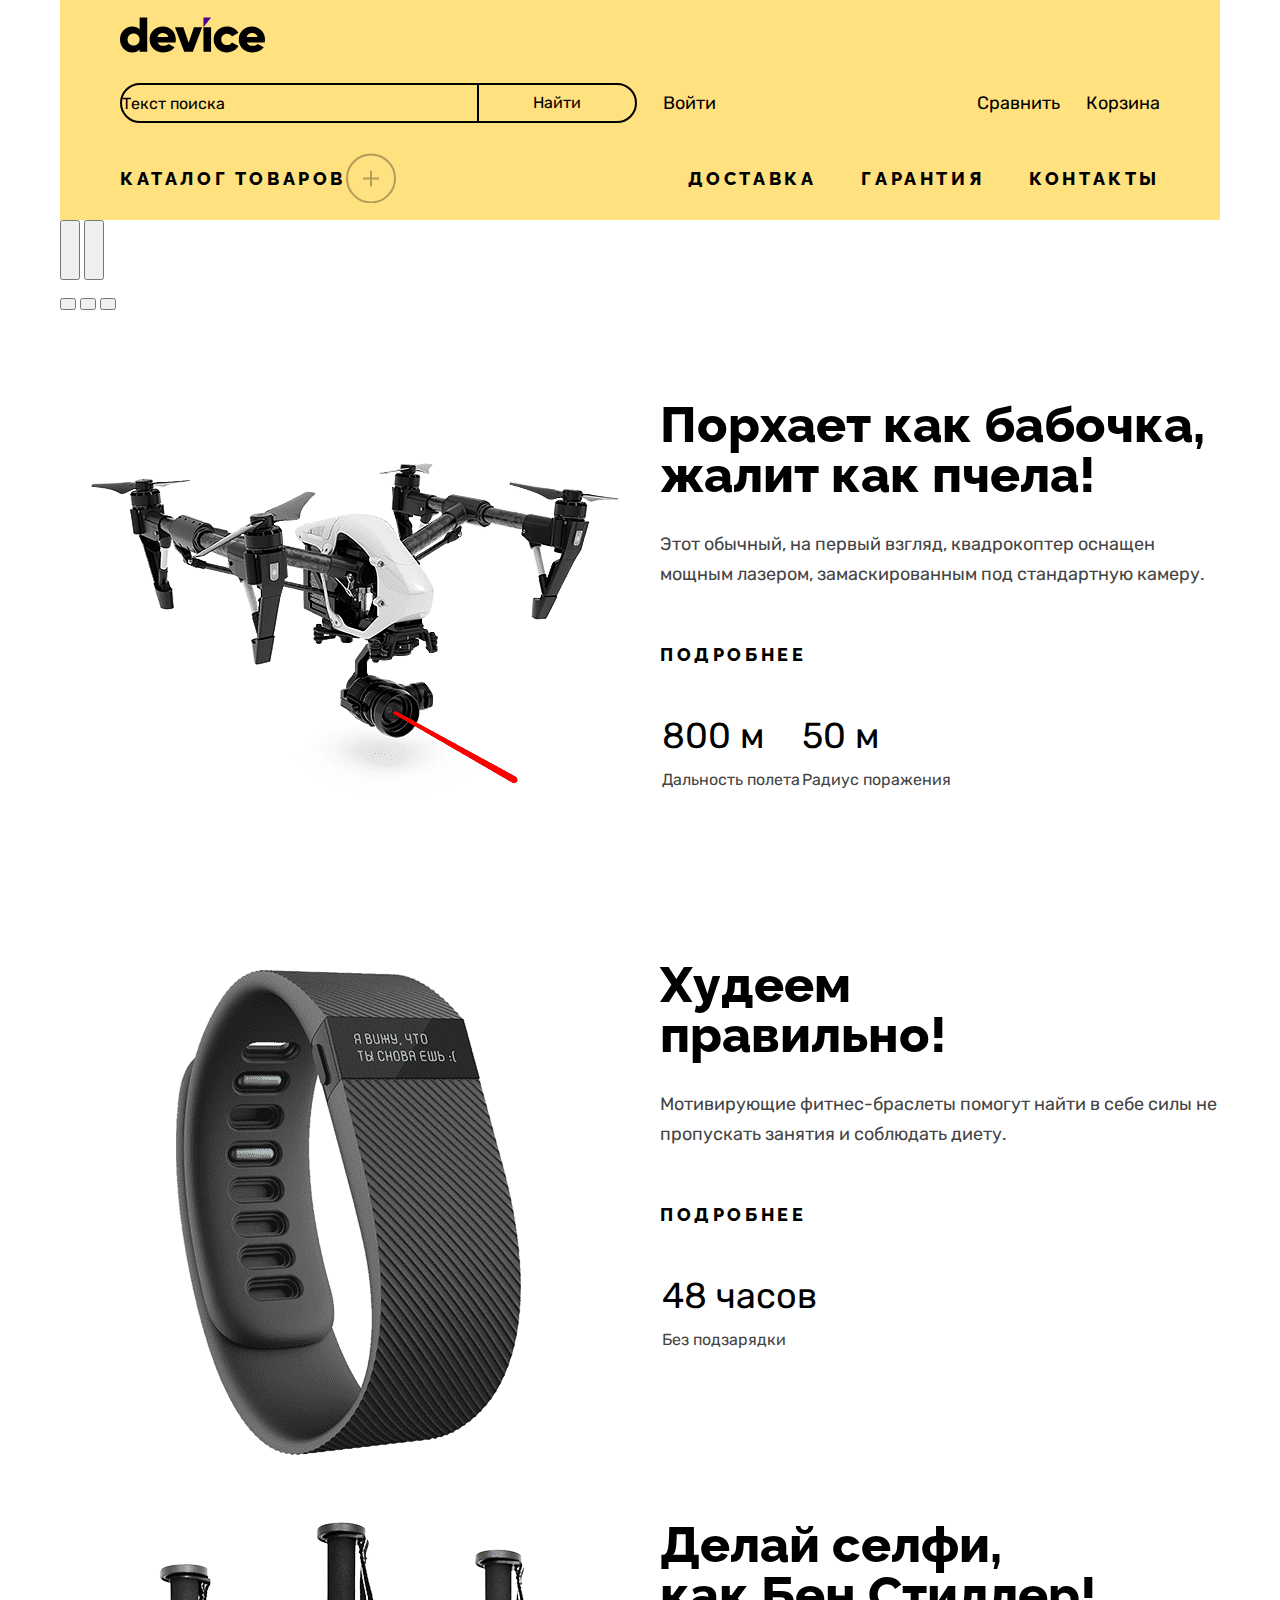
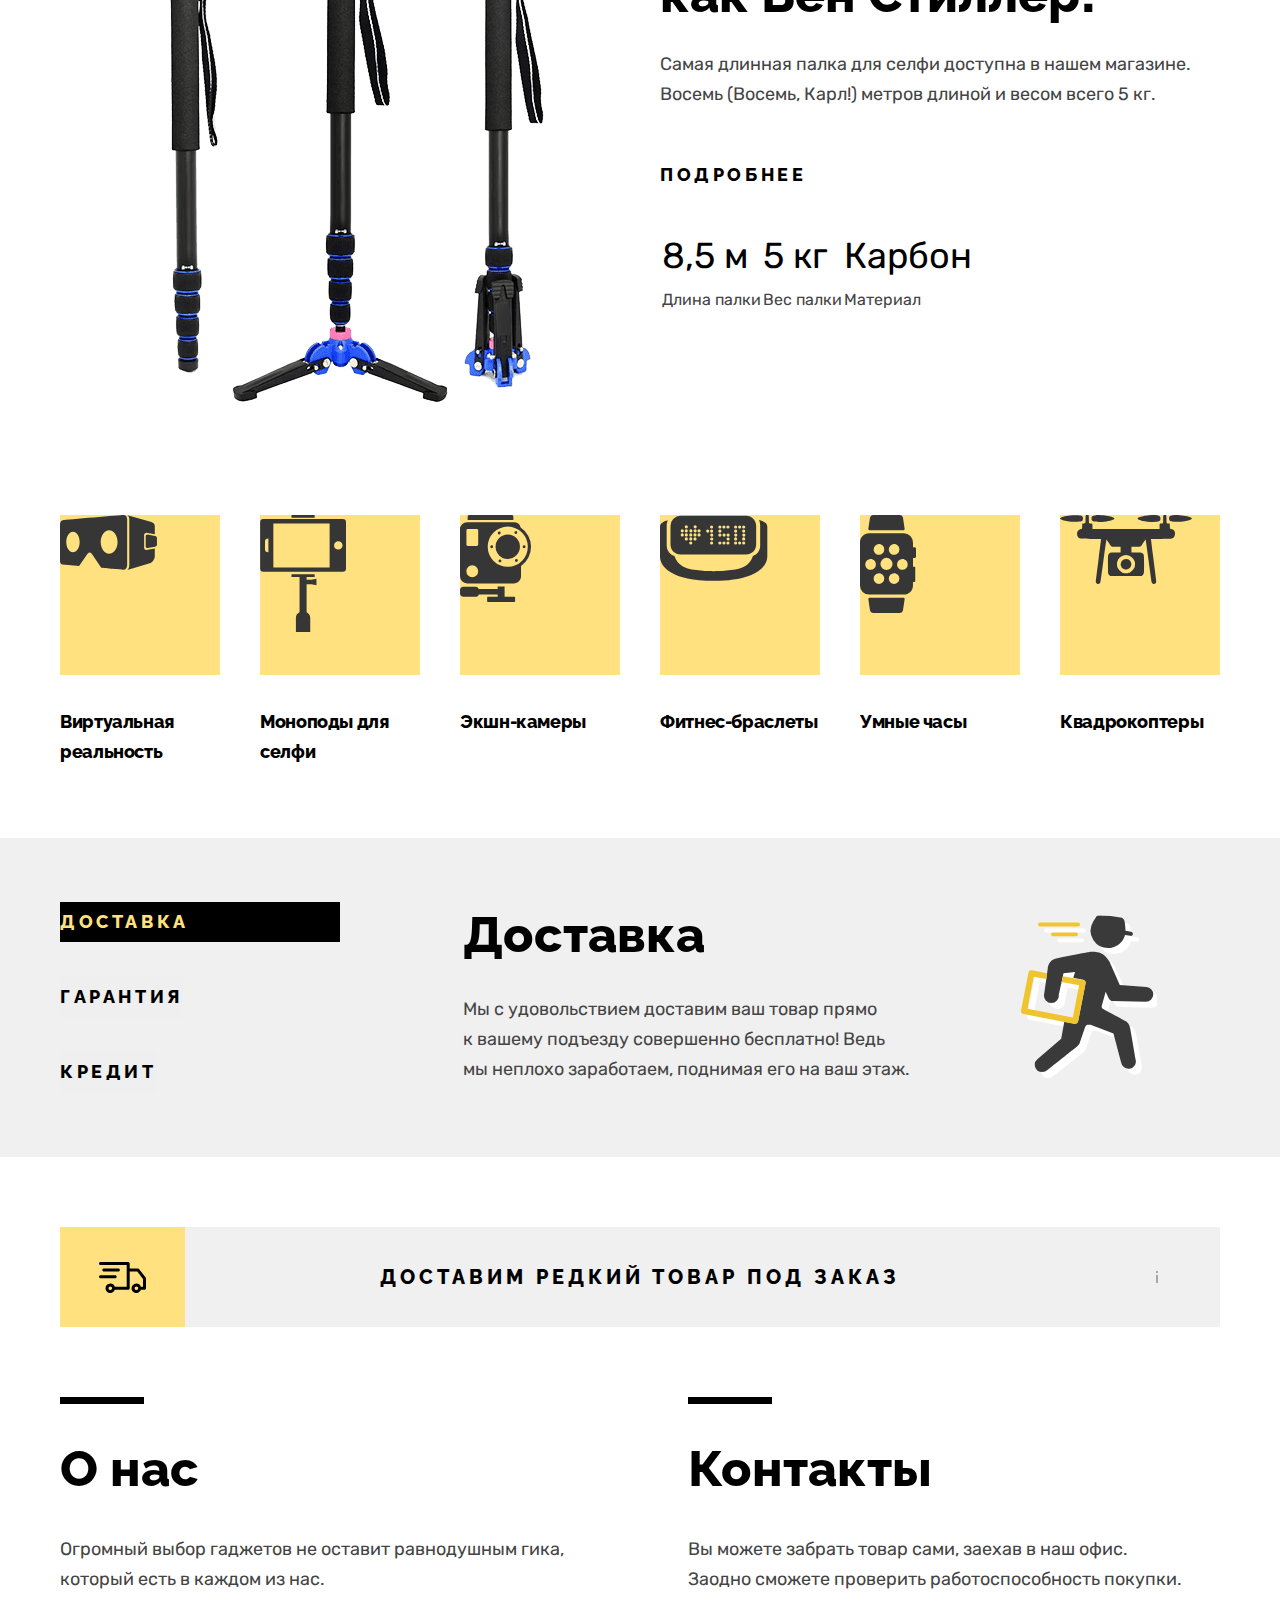
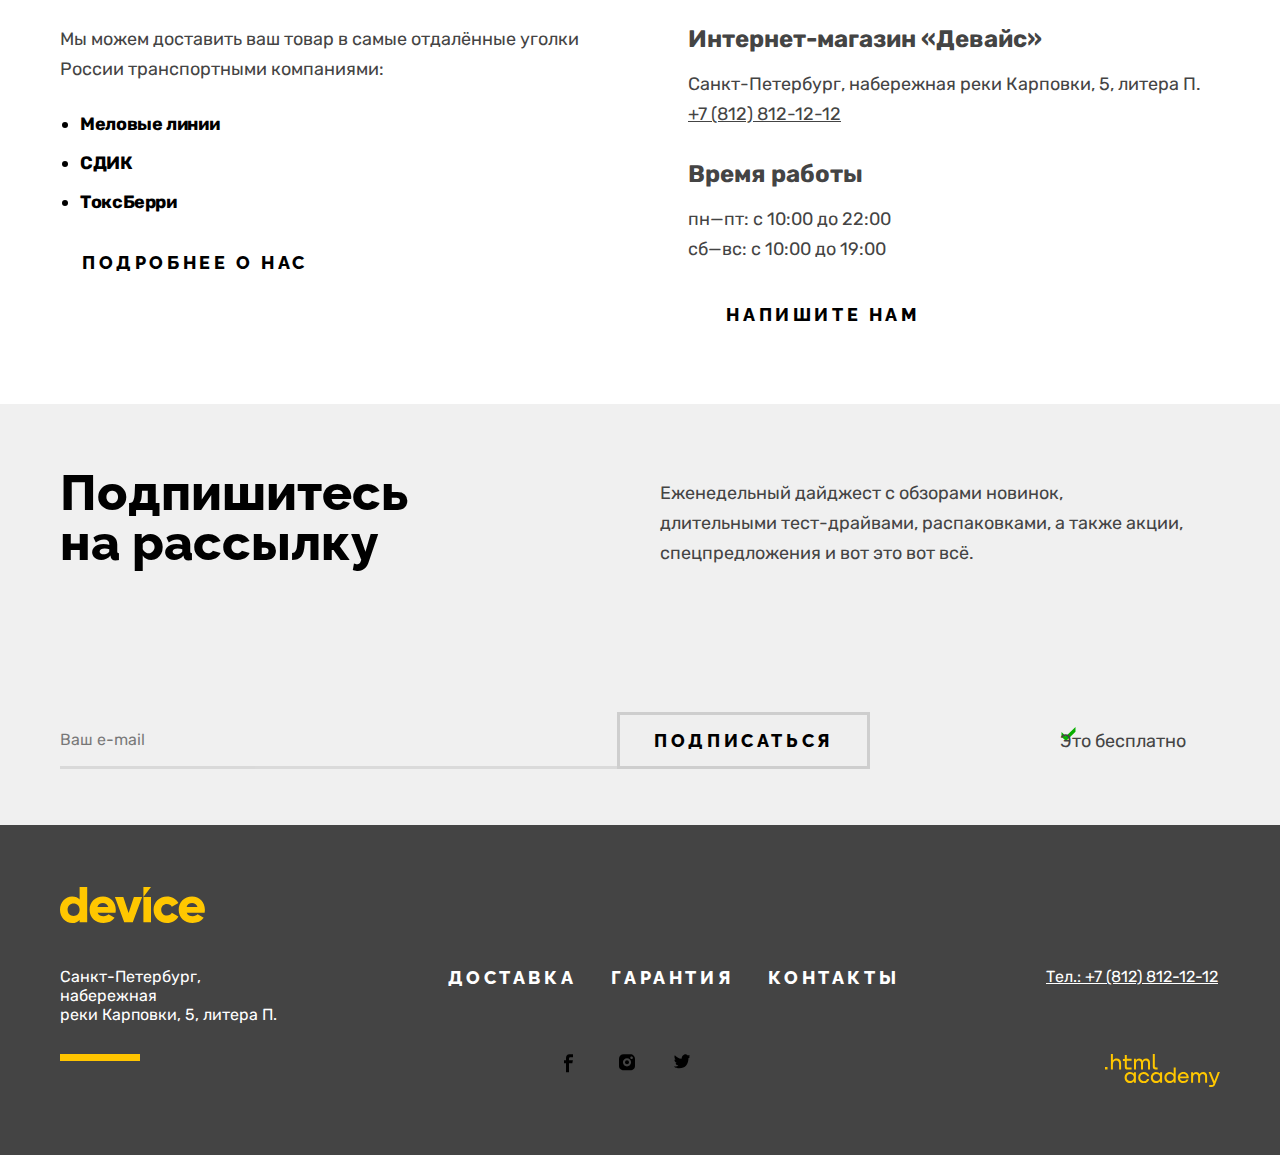
==== commit 4d347d9c: "Merge pull request #7 from andy-about-andy/master" ====
--- a/index.html
+++ b/index.html
@@ -33,7 +33,7 @@
           <li class="navigation-list-item">
             <a class="navigation-list-link" href="catalog.html">Каталог товаров</a>
             <button class="navigation-list-button">
-              <span class="visually-hidden" hidden>Расскрыть каталог</span>
+              <span class="visually-hidden">Расскрыть каталог</span>
             </button>
           </li>
           <li class="navigation-list-item">
@@ -50,9 +50,9 @@
     </header>
     <main class="main-container main-index">
       <div class="page-container">
-        <h1 class="visually-hidden" hidden>Интернет-магазин «Девайс»</h1>
+        <h1 class="visually-hidden">Интернет-магазин «Девайс»</h1>
         <article class="carousel-products">
-          <h2 class="visually-hidden" hidden>Карусель товаров</h2>
+          <h2 class="visually-hidden">Карусель товаров</h2>
           <div class="carousel">
             <button class="slider-button slider-prev" type="button">
               <span class="visually-hidden">Предыдущий товар</span>
@@ -60,32 +60,34 @@
             <button class="slider-button slider-next" type="button">
               <span class="visually-hidden">Следующий товар</span>
             </button>
-            <ol class="slider-pagination">
-              <li class="slider-pagination-item">
+            <div class="pagination-button">
+              <button class="slider-pagination-button slider-pagination-current" type="button">
+                <span class="visually-hidden">Первый товар</span>
+              </button>
+              <button class="slider-pagination-button slider-pagination-current" type="button">
+                <span class="visually-hidden">Второй товар</span>
+              </button>
+              <button class="slider-pagination-button slider-pagination-current" type="button">
+                <span class="visually-hidden">Третий товар</span>
+              </button>
+            </div>
+            <ol class="slider">
+              <li class="slider-item">
                 <img class="slider-image" src="images/carousel/quadrocopter.png" width="560" height="560" alt="Квадрокоптер с лазером">
-                <div class="slider-pagination-description">
+                <div class="slider-description">
                   <div class="carousel-products-number">01</div>
-                  <h3 class="slider-pagination-title">Порхает как бабочка,<br>жалит как пчела!</h3>
-                  <p class="slider-pagination-text">Этот обычный, на первый взгляд, квадрокоптер оснащен мощным лазером, замаскированным под стандартную камеру.</p>
-                  <div class="pagination-button">
+                  <h3 class="slider-title">Порхает как бабочка,<br>жалит как пчела!</h3>
+                  <p class="slider-text">Этот обычный, на первый взгляд, квадрокоптер оснащен мощным лазером, замаскированным под стандартную камеру.</p>
+                  <div class="detailed">
                     <a class="button" href="#">Подробнее</a>
-                    <button class="slider-pagination-button slider-pagination-current" type="button">
-                      <span class="visually-hidden">Первый товар</span>
-                    </button>
-                    <button class="slider-pagination-button slider-pagination-current" type="button">
-                      <span class="visually-hidden">Второй товар</span>
-                    </button>
-                    <button class="slider-pagination-button slider-pagination-current" type="button">
-                      <span class="visually-hidden">Третий товар</span>
-                    </button>
                   </div>
-                  <table class="slider-pagination-parameters">
+                  <table class="slider-parameters">
                     <tbody>
-                      <tr class="slider-pagination-value">
+                      <tr>
                         <td class="table-row-1">800 м</td>
                         <td class="table-row-1">50 м</td>
                       </tr>
-                      <tr class="slider-pagination-value">
+                      <tr>
                         <td class="table-row-2">Дальность полета</td>
                         <td class="table-row-2">Радиус поражения</td>
                       </tr>
@@ -93,40 +95,44 @@
                   </table>
                 </div>
               </li>
-              <li class="slider-pagination-item">
+              <li class="slider-item">
                 <img class="slider-image" src="images/carousel/bracelet.png" width="560" height="560" alt="Фитнес-часы">
-                <div class="slider-pagination-description">
+                <div class="slider-description">
                   <div class="carousel-products-number">02</div>
-                  <h3 class="slider-pagination-title">Худеем<br>правильно!</h3>
-                  <p class="slider-pagination-text">Мотивирующие фитнес-браслеты помогут найти в себе силы не пропускать занятия и соблюдать диету.</p>
-                  <a class="button" href="#">Подробнее</a>
-                  <table class="slider-pagination-parameters">
+                  <h3 class="slider-title">Худеем<br>правильно!</h3>
+                  <p class="slider-text">Мотивирующие фитнес-браслеты помогут найти в себе силы не пропускать занятия и соблюдать диету.</p>
+                  <div class="detailed">
+                    <a class="button" href="#">Подробнее</a>
+                  </div>
+                  <table class="slider-parameters">
                     <tbody>
-                      <tr class="slider-pagination-value">
+                      <tr>
                         <td class="table-row-1">48 часов</td>
                       </tr>
-                      <tr class="slider-pagination-value">
+                      <tr>
                         <td class="table-row-2">Без подзарядки</td>
                       </tr>
                     </tbody>
                   </table>
                 </div>
               </li>
-              <li class="slider-pagination-item">
+              <li class="slider-item">
                 <img class="slider-image" src="images/carousel/selfie-stick.png" width="560" height="560" alt="Селфи-палка">
-                <div class="slider-pagination-description">
+                <div class="slider-description">
                   <div class="carousel-products-number">03</div>
-                  <h3 class="slider-pagination-title">Делай селфи,<br>как Бен Стиллер!</h3>
-                  <p class="slider-pagination-text">Самая длинная палка для селфи доступна в нашем магазине. Восемь (Восемь, Карл!) метров длиной и весом всего 5 кг.</p>
-                  <a class="button" href="#">Подробнее</a>
-                  <table class="slider-pagination-parameters">
+                  <h3 class="slider-title">Делай селфи,<br>как Бен Стиллер!</h3>
+                  <p class="slider-text">Самая длинная палка для селфи доступна в нашем магазине. Восемь (Восемь, Карл!) метров длиной и весом всего 5 кг.</p>
+                  <div class="detailed">
+                    <a class="button" href="#">Подробнее</a>
+                  </div>
+                  <table class="slider-parameters">
                     <tbody>
-                      <tr class="slider-pagination-value">
+                      <tr>
                         <td class="table-row-1">8,5 м</td>
                         <td class="table-row-1">5 кг</td>
                         <td class="table-row-1">Карбон</td>
                       </tr>
-                      <tr class="slider-pagination-value">
+                      <tr>
                         <td class="table-row-2">Длина палки</td>
                         <td class="table-row-2">Вес палки</td>
                         <td class="table-row-2">Материал</td>
@@ -139,24 +145,30 @@
           </div>
         </article>
         <section class="categories">
-          <h2 class="visually-hidden" hidden>Список категорий каталога</h2>
+          <h2 class="visually-hidden">Список категорий каталога</h2>
           <ul class="list-categories">
-            <li class="list-categories-item list-categories-item-virtual">
+            <li class="list-categories-item">
+              <a class="categories-item list-categories-item-virtual" href="#"></a>
               <a class="list-categories-link" href="#">Виртуальная реальность</a>
             </li>
-            <li class="list-categories-item list-categories-item-monopod">
+            <li class="list-categories-item">
+              <a class="categories-item list-categories-item-monopod" href="#"></a>
               <a class="list-categories-link" href="#">Моноподы для селфи</a>
             </li>
-            <li class="list-categories-item list-categories-item-cameras">
+            <li class="list-categories-item ">
+              <a class="categories-item list-categories-item-cameras" href="#"></a>
               <a class="list-categories-link" href="#">Экшн-камеры</a>
             </li>
-            <li class="list-categories-item list-categories-item-bracelets">
+            <li class="list-categories-item">
+              <a class="categories-item list-categories-item-bracelets" href="#"></a>
               <a class="list-categories-link" href="#">Фитнес-браслеты</a>
             </li>
-            <li class="list-categories-item list-categories-item-watches">
+            <li class="list-categories-item">
+              <a class="categories-item list-categories-item-watches" href="#"></a>
               <a class="list-categories-link" href="#">Умные часы</a>
             </li>
-            <li class="list-categories-item list-categories-item-quadcopter">
+            <li class="list-categories-item">
+              <a class="categories-item list-categories-item-quadcopter" href="#"></a>
               <a class="list-categories-link" href="#">Квадрокоптеры</a>
             </li>
           </ul>
@@ -164,24 +176,24 @@
       </div>
       <section class="information">
         <div class="information-container">
-          <h2 class="visually-hidden" hidden>Информация</h2>
+          <h2 class="visually-hidden">Информация</h2>
           <ol class="information-title">
             <li class="information-item">
-              <h3 class="information-delivery">
+              <h3 class="information-header information-delivery">
                 <button class="information-button information-button-action" type="button">
                   <span class="information-button-name">Доставка</span>
                 </button>
               </h3>
             </li>
             <li class="information-item">
-              <h3 class="information-warranty">
+              <h3 class="information-header information-warranty">
                 <button class="information-button" type="button">
                   <span class="information-button-name">Гарантия</span>
                 </button>
               </h3>
             </li>
             <li class="information-item">
-              <h3 class="information-credit">
+              <h3 class="information-header information-credit">
                 <button class="information-button" type="button">
                   <span class="information-button-name">Кредит</span>
                 </button>
@@ -189,24 +201,27 @@
             </li>
           </ol>
           <div class="information-description">
-            <b class="information-description-title">Доставка</b>
-            <p class="information-description-text">Мы с удовольствием доставим ваш товар прямо к вашему подъезду совершенно бесплатно! Ведь мы неплохо заработаем, поднимая его на ваш этаж.</p>
-          </div>
-          <img class="information-image" src="images/main/icon-delivery.svg" width="136" height="164" alt="Иконка информации">
+            <div class="description-block-text">
+              <b class="information-description-title">Доставка</b>
+            <p class="information-description-text">Мы с удовольствием доставим ваш товар прямо<br>к вашему подъезду совершенно бесплатно! Ведь<br>мы неплохо заработаем, поднимая его на ваш этаж.</p>
+            </div>
+            <img class="information-image" src="images/main/icon-delivery.svg" width="136" height="164" alt="Иконка информации">
+          </div> 
         </div>
       </section>
       <section class="delivery">
-        <h2 class="visually-hidden" hidden>Доставка под заказ</h2>
+        <h2 class="visually-hidden">Доставка под заказ</h2>
         <div class="delivery-image">
           <img class="delivery-image-car" src="images/main/icon-delivery-car.svg" width="47" height="31" alt="Иконка доставки">
         </div>
         <button class="delivery-under-order">Доставим редкий товар под заказ</button>
         <div class="image-info">
-          <img class="delivery-image-info" src="images/main/icon-info.svg" width="2" height="8" alt="Иконка помощь">
+          <img class="delivery-image-info" src="images/main/icon-info.svg" width="2" height="12" alt="Иконка помощь">
         </div>
       </section>
       <div class="about-contacts">
       <section class="about">
+        <div class="black-line"></div>
         <h2 class="about-title">О нас</h2>
         <p class="about-description">Огромный выбор гаджетов не оставит равнодушным гика, который есть в каждом из нас.</p>
         <p class="about-description">Мы можем доставить ваш товар в самые отдалённые уголки России транспортными компаниями:</p>
@@ -215,14 +230,17 @@
           <li class="about-transport-company-item">СДИК</li>
           <li class="about-transport-company-item">ТоксБерри</li>
         </ul>
-        <a class="button" href="">Подробнее о нас</a>
+        <div class="button-about">
+          <a class="button about-text" href="">Подробнее о нас</a>
+        </div>
       </section>
       <section class="contacts">
+        <div class="black-line"></div>
         <h2 class="contacts-title">Контакты</h2>
         <p class="contacts-text">Вы можете забрать товар сами, заехав в наш офис.<br>Заодно сможете проверить работоспособность покупки.</p>
         <h3 class="contacts-subtitle">Интернет-магазин «Девайс»</h3>
         <address class="contacts-address">
-          <p class="contacts-text">Санкт-Петербург, набережная реки Карповки, 5, литера П.</p>
+          <p class="contacts-address-text">Санкт-Петербург, набережная реки Карповки, 5, литера П.</p>
           <a class="contacts-phone" href="tel:+78128121212">+7 (812) 812-12-12</a>
         </address>
         <h3 class="contacts-subtitle">Время работы</h3>
@@ -230,7 +248,9 @@
           <li class="contacts-schedule-item">пн—пт: с 10:00 до 22:00</li>
           <li class="contacts-schedule-item">сб—вс: с 10:00 до 19:00</li>
         </ul>
-        <a class="button" href="#">Напишите нам</a>
+        <div class="button-about">
+          <a class="button about-text" href="#">Напишите нам</a>
+        </div>
       </section>
       </div>
       <section class="subscribe">
@@ -250,13 +270,13 @@
     <footer class="page-footer">
       <div class="page-footer-container">
         <div class="footer-logo">
-          <h2 class="visually-hidden" hidden>Логотип интернет-магазина «Девайс»</h2>
+          <h2 class="visually-hidden">Логотип интернет-магазина «Девайс»</h2>
           <a class="navigation-logo" href="index.html">
             <img class="footer-logo-image" src="images/footer/footer-logo.svg" width="145" height="36" alt="Логотип интернет-магазина «Девайс»">  
           </a>
         </div>
         <div class="footer-information">
-          <h2 class="visually-hidden" hidden>Информация</h2>
+          <h2 class="visually-hidden">Информация</h2>
           <address class="footer-information-address">
             <p class="footer-address-text">Санкт-Петербург, набережная<br>реки Карповки, 5, литера П.</p>
           </address>
@@ -276,28 +296,28 @@
           </address>
         </div>
         <div class="footer-social">
-          <h2 class="visually-hidden" hidden>Давайте дружить</h2>
-          <img class="footer-logo-line" src="image/footer/footer-logo-line.svg" width="80" height="7" alt="Лого линия">
+          <h2 class="visually-hidden">Давайте дружить</h2>
+          <div class="footer-logo-line"></div>
           <ul class="footer-social-list">
-            <li class="footer-social-facebook">
+            <li class="footer-social-item facebook">
               <a class="button" href="https://facebook.com/htmlacademy">
-                <span class="visually-hidden" hidden>Файсбук</span>
+                <span class="visually-hidden">Файсбук</span>
               </a>
             </li>
-            <li class="footer-social-instagram">
+            <li class="footer-social-item instagram">
               <a class="button" href="https://instagram.com/htmlacademy/">
-                <span class="visually-hidden" hidden>Инстаграм</span>
+                <span class="visually-hidden">Инстаграм</span>
               </a>
             </li>
-            <li class="footer-social-twitter">
+            <li class="footer-social-item twitter">
               <a class="button" href="https://twitter.com/htmlacademy_ru">
-                <span class="visually-hidden" hidden>Твиттер</span>
+                <span class="visually-hidden">Твиттер</span>
               </a>
             </li>
           </ul>
           <p class="footer-social-htmlacademy">
             <a class="button" href="https://htmlacademy.ru">
-              <span class="visually-hidden" hidden>Сделано в HTMLAcademy</span>
+              <span class="visually-hidden">Сделано в HTMLAcademy</span>
               <img class="footer-htmlacademy-logo" src="images/footer/footer-htmlacademy.svg" width="115" height="33" alt="Логотип разработчика">
             </a>
           </p>
--- a/styles/styles.css
+++ b/styles/styles.css
@@ -23,6 +23,17 @@
     font-display: swap;
 }
 
+.visually-hidden {
+    position: absolute;
+    width: 1px;
+    height: 1px;
+    margin: -1px;
+    padding: 0;
+    border: 0;
+    clip: rect(0 0 0 0);
+    overflow: hidden;
+  }
+
 html {
     height: 100%;
 }
@@ -44,7 +55,7 @@
 .logo {
     display: block;
     width: 145px;
-    margin-left: 60px;
+    margin: 17px 60px 30px;
 }
 
 header {
@@ -58,28 +69,79 @@
 
 .header-user {
     display: flex;
-    margin: 0;
-    margin-left: 60px;
+    margin: 0 auto 30px;
     padding: 0;
     width: 1040px;
-    list-style-type: none;
+    justify-content: space-between;
+    list-style-type: none;
+}
+
+.search-form {
+    display: flex;
+    width: 517px;
+    height: 40px;
 }
 
 .search-text {
+    width: 359px;
+    height: 40px;
+    padding: 0;
+    border: 2px solid #000000;
+    box-sizing: border-box;
+    border-radius: 50px 0px 0px 50px;
     font-family: "Rubik", sans-serif;
     font-style: normal;
     font-weight: normal;
     font-size: 16px;
     line-height: 20px;
     color: #000000;
-}
-
-.search-button {
+    background-color: transparent;
+}
+
+::placeholder {
     font-family: "Rubik", sans-serif;
     font-style: normal;
     font-weight: normal;
     font-size: 16px;
     line-height: 20px;
+    color: #000000;
+}
+
+.search-button {
+    width: 160px;
+    height: 40px;
+    margin-left: -2px;
+    padding: 0;
+    border: 2px solid #000000;
+    box-sizing: border-box;
+    border-radius: 0px 50px 50px 0px;
+    font-family: "Rubik", sans-serif;
+    font-style: normal;
+    font-weight: normal;
+    font-size: 16px;
+    line-height: 20px;
+    background-color: transparent;
+}
+
+.header-user-item {
+    margin-right: 26px;
+}
+
+.header-user-item:nth-child(2) {
+    width: 231px;
+}
+
+.header-user-item:nth-child(3) {
+    margin-left: auto;
+}
+
+.header-user-item:last-child {
+    margin-right: 0;
+}
+    
+
+.navigation {
+    margin-bottom: 16px;
 }
 
 .navigation-user-link-out {
@@ -92,10 +154,14 @@
 }
 
 .user {
+    margin: 5px 0;
+    min-width: 146px;
     font-weight: 400;
 }
 
 .header-user-link {
+    display: block;
+    margin: 5px 0;
     font-family: "Rubik", sans-serif;
     font-style: normal;
     font-weight: 400;
@@ -103,8 +169,18 @@
     text-decoration: none;
 }
 
+.header-user-link-out {
+    display: block;
+    width: 56px;
+    height: 30px;
+    margin: 5px 0;
+    opacity: 0.3;
+    text-decoration: none;
+}
+
 .navigation-list {
     display: flex;
+    flex-wrap: wrap;
     margin: 0;
     margin-left: 60px;
     padding: 0;
@@ -112,7 +188,23 @@
     list-style-type: none;
 }
 
+.navigation-list-item {
+    display: flex;
+    margin-right: 45px;
+}
+
+.navigation-list-item:last-child,
+.navigation-list-item:nth-child(1) {
+    margin-right: 0;
+}
+
+.navigation-list-item:nth-child(2) {
+    margin-left: auto;
+}
+
 .navigation-list-link {
+    display: block;
+    margin: 15px 0;
     font-family: "Raleway", sans-serif;
     font-style: normal;
     font-weight: 800;
@@ -123,11 +215,19 @@
     text-transform: uppercase;
 }
 
+.header-user-link .navigation-list-link {
+    min-width: 20px;
+    min-height: 16px;
+}
+
 .navigation-list-button {
+    padding: 0;
+    width: 50px;
+    height: 50px;
     background-image: url(../images/header/plus.svg);
     background-repeat: no-repeat;
-    width: 50px;
-    height: 50px;
+    border: none;
+    background-color: transparent;
 }
 
 .main-container {
@@ -142,7 +242,7 @@
 }
 
 .carousel-products {
-    margin: 0;
+    margin: 0 0 70px;
     padding: 0;
     width: 1160px;
 }
@@ -151,23 +251,36 @@
     margin: 0 auto;
 }
 
-.slider-pagination {
+.slider-button {
+    min-width: 20px;
+    min-height: 60px;
+}
+
+.slider-pagination-button {
+    min-width: 12px;
+    min-height: 12px;
+}
+
+.slider {
     display: flex;
     flex-direction: column;
+    margin: 0;
     padding: 0;
 }
 
 .carousel-products-number {
     width: 250px;
+    height: 135px;
     margin-left: auto;
-    margin-right: 59px;
+    margin-right: 49px;
+    margin-bottom: -100px;
     font-weight: 700;
     font-size: 180px;
     text-align: right;
     color: #FFFFFF;
 }
 
-.slider-pagination-item {
+.slider-item {
     display: flex;
     width: 1160px;
     list-style-type: none;
@@ -178,12 +291,14 @@
     margin-right: 40px;
 }
 
-.slider-pagination-description {
+.slider-description {
     width: 560px;
     list-style-type: none;
 }
 
-.slider-pagination-title {
+.slider-title {
+    margin: 0;
+    margin-bottom: 29px;
     font-family: "Raleway", sans-serif;
     font-style: normal;
     font-weight: 800;
@@ -191,8 +306,13 @@
     line-height: 50px; 
 }
 
-.slider-pagination-text {
-    color: #444444;
+.slider-text {
+    margin: 0 0 51px;
+    color: #444444;
+}
+
+.pagination-button {
+    margin-bottom: 49px;
 }
 
 .button {
@@ -208,11 +328,18 @@
     color: #000000;
 }
 
+.detailed {
+    margin-bottom: 49px;
+}
+
 .table-row-1 {
+    padding: 0;
+    padding-bottom: 12px;
     font-size: 36px;
 }
 
 .table-row-2 {
+    padding: 0;
     font-size: 16px;
     color: #444444;
 }
@@ -222,6 +349,7 @@
     margin: 0 auto;
     background-color: #ffffff;
     background-size: 100% auto;
+    margin-bottom: 70px;
 }
     
 
@@ -247,6 +375,14 @@
 .list-categories-item {
     width: 160px;
     height: 253px;
+ 
+}
+
+.categories-item {
+    display: block;
+    margin-bottom: 32px;
+    width: 160px;
+    height: 160px;
     background-color: #FFE17F;
     background-repeat: no-repeat;
 }
@@ -278,21 +414,28 @@
 .information {
     background-color: #F0F0F0;
     background-size: 100% auto;
+    margin-bottom: 70px;
 }
 
 .information-container {
     display: flex;
     width: 1160px;
+    height: 319px;
     margin: 0 auto;
 }
 
 .information-title {
+    display: flex;
+    flex-direction: column;
+    justify-content: space-between;
     width: 280px;
-    margin-right: 123px;
-    padding: 0;
+    margin: 0 123px 0 0;
+    padding: 64px 0 65px;
 }
 
 .information-button {
+    padding: 9px 0 11px;
+    border: none;
     font-family: "Raleway", sans-serif;
     font-style: normal;
     font-weight: 800;
@@ -305,24 +448,40 @@
 
 .information-button-action {
     color: #FFE17F;
+    background-color: transparent;
 }
 
 .information-delivery {
     background-color: #000000;
+}
+
+.information-item {
+    height: 40px;
+    list-style-type: none;
+}
+
+.information-item:last-child {
+    margin: 0;
+}
+
+.information-header {
     width: 280px;
     height: 40px;
-}
-
-.information-item {
-    list-style-type: none;
+    margin: 0;
 }
 
 .information-description {
+    display: flex;
+    width: 694px;
+}
+
+.description-block-text {
     max-width: 475px;
-    margin-right: 106px;
 }
 
 .information-description-title {
+    display: block;
+    margin: 72px 0 34px;
     font-family: "Raleway", sans-serif;
     font-style: normal;
     font-weight: 800;
@@ -332,11 +491,12 @@
 }
 
 .information-description-text {
+    margin: 0;
     color: #444444; 
 }
 
 .information-image {
-    margin-right: auto;
+    margin: 77px 0 0 auto;
 }
 
 .delivery {
@@ -345,11 +505,16 @@
     height: 100px;
     display: flex;
     background-color: #F0F0F0;
+    margin-bottom: 70px;
 }
 
 .delivery-image {
    width: 125px;
    background-color: #ffe17f;
+}
+
+.delivery-image-car {
+    margin: 35px 39px;
 }
 
 .delivery-under-order {
@@ -372,10 +537,21 @@
     width: 125px;
 }
 
+.delivery-image-info {
+    margin: 44px 61px;
+}
+
 .about-contacts {
     display: flex;
     width: 1160px;
     margin: 0 auto;
+    margin-bottom: 70px;
+}
+
+.black-line {
+    width: 84px;
+    height: 7px;
+    background-color: #000000;
 }
 
 .about {
@@ -388,6 +564,7 @@
 }
 
 .about-title {
+    margin: 40px 0;
     font-family: "Raleway", sans-serif;
     font-style: normal;
     font-weight: 800;
@@ -396,20 +573,39 @@
 }
 
 .about-description {
+    margin: 0 0 30px;
     color: #444444;
 }
 
 .about-transport-company {
-    padding: 20px;
+    margin: 0 0 30px;
+    padding: 0;
 }
 
 .about-transport-company-item {
+    margin-bottom: 19px;
+    margin-left: 20px;
     line-height: 20px;
     letter-spacing: -0.02em;
     font-weight: 700;
 }
 
+.about-transport-company-item:last-child {
+    margin-bottom: 0;
+}
+
+.button-about {
+    width: 270px;
+    height: 40px;
+}
+
+.about-text {
+    display: block;
+    padding: 10px 0;
+}
+
 .contacts-title {
+    margin: 40px 0;
     font-family: "Raleway", sans-serif;
     font-style: normal;
     font-weight: 800;
@@ -418,11 +614,23 @@
 }
 
 .contacts-text {
+    margin: 0 0 30px;
+    font-style: normal;
+    color: #444444;
+}
+
+.contacts-address {
+    margin-bottom: 30px;
+}
+
+.contacts-address-text {
+    margin: 0;
     font-style: normal;
     color: #444444;
 }
 
 .contacts-subtitle {
+    margin: 0 0 15px;
     font-weight: 700;
     font-size: 24px;
     color: #444444;
@@ -434,6 +642,7 @@
 }
 
 .contacts-schedule {
+    margin: 0 0 30px;
     padding: 0;
     color: #444444;
     list-style-type: none;
@@ -453,12 +662,12 @@
 
 .subscribe-row {
     display: flex;
-    margin: 0 auto;
+    margin: 0 auto 144px;
 }
 
 .subscribe-title {
     width: 348px;
-    margin-right: 252px;
+    margin: 64px 252px 0 0;
     font-family: "Raleway", sans-serif;
     font-style: normal;
     font-weight: 800;
@@ -468,17 +677,22 @@
 
 .subscribe-text {
     width: 560px;
+    margin: 74px 0 0;
     color: #444444;
 }
 
 .subscribe-form {
     display: flex;
+    margin-bottom: 56px;
     color: #444444;
 }
 
 .text-email {
     width: 557px;
-    padding: 0;
+    height: 54px;
+    padding: 0;
+    border: 0;
+    border-bottom: 3px solid #C4C4C4;
     font-family: "Rubik", sans-serif;
     font-style: normal;
     font-weight: 400;
@@ -486,11 +700,15 @@
     line-height: 30px;
     color: #444444;
     opacity: 0.5;
+    background-color: transparent;
 }
 
 .subscribe-button {
     width: 253px;
-    padding: 0;
+    height: 57px;
+    padding: 0;
+    border: 3px solid #CECECE;
+    box-sizing: border-box;
     font-family: "Raleway", sans-serif;
     font-style: normal;
     font-weight: 800;
@@ -504,7 +722,8 @@
 
 .subscribe-free {
     width: 160px;
-    margin-left: auto;
+    height: 30px;
+    margin: 13.5px 0 0 auto;
     color: #444444;
     background-image: url(../images/main/icon-tick.svg);
     background-repeat: no-repeat;
@@ -523,19 +742,23 @@
 
 .footer-logo {
     width: 145px;
+    margin-top: 62px;
+    margin-bottom: 35px;
 }
 
 .footer-information {
     display: flex;
     justify-content: space-between;
+    margin-bottom: 47px;
 }
 
 .footer-information-address {
     width: 239px;
-    margin-right: 112px;
+    max-height: 40px;
 }
 
 .footer-address-text {
+    margin: 0;
     font-style: normal;
     font-size: 16px;
     line-height: 19px;
@@ -544,12 +767,26 @@
 
 .footer-information-list {
     display: flex;
-    width: 444px;
-    padding: 0;
-    list-style-type: none;
-}
+    flex-wrap: wrap;
+    width: 450px;
+    margin: 0;
+    padding: 0;
+    list-style-type: none;
+}
+
+.footer-information-item {
+    display: block;
+    max-width: 128px;
+    height: 21px;
+    margin-right: 35px;
+}
+
+.footer-information-item:last-child {
+    margin-right: 0;
+  }
 
 .footer-information-button {
+    display: block;
     font-family: "Raleway", sans-serif;
     font-style: normal;
     font-weight: 800;
@@ -562,9 +799,11 @@
 
 .footer-information-contacts {
     width: 174px;
+    height: 20px;
 }
 
 .footer-information-contacts-phone {
+    display: block;
     font-style: normal;
     font-weight: 400;
     font-size: 16px;
@@ -574,52 +813,67 @@
 
 .footer-social {
     display: flex;
-    justify-content: space-between;
+    margin-bottom: 46px;
 }
 
 .footer-logo-line {
     width: 80px;
+    height: 7px;
+    margin-right: 424px;
     background-color: #FFC500;
 }
 
 .footer-social-list {
+    display: flex;
+    flex-wrap: wrap;
     width: 150px;
-    padding: 0;
-    list-style-type: none;
-}
-
-.footer-social-facebook {
-    background-image: url(../images/footer/facebook.svg);
-    background-repeat: no-repeat;
+    margin: 0;
+    padding: 0;
+    list-style-type: none;
+}
+
+.footer-social-item {
     width: 40px;
     height: 40px;
-}
-
-.footer-social-instagram {
+    margin-right: 15px;
+    margin-bottom: 15px;
+    background-repeat: no-repeat;
+}
+
+.footer-social-item:nth-child(3n) {
+    margin-right: 0;
+  }
+
+.facebook {
+    background-image: url(../images/footer/facebook.svg);
+}
+
+.instagram {
     background-image: url(../images/footer/instagram.svg);
-    background-repeat: no-repeat;
-    width: 40px;
-    height: 40px;
-}
-
-.footer-social-twitter {
+}
+
+.twitter {
     background-image: url(../images/footer/twitter.svg);
-    background-repeat: no-repeat;
-    width: 40px;
-    height: 40px;
 }
 
 .footer-social-htmlacademy {
     width: 115px;
+    margin: 0 0 0 auto;
+}
+
+.account {
+    display: flex;
+    min-width: 230px;
 }
 
 .inner-header {
     width: 1040px;
-    margin: 0 auto;
+    margin: 35px auto;
 }
 
 .inner-header-title {
     width: 541px;
+    margin: 0 0 16px;
     font-family: "Raleway", sans-serif;
     font-style: normal;
     font-weight: 800;
@@ -628,6 +882,8 @@
 }
 
 .breadcrumbs {
+    display: flex;
+    margin: 0;
     padding: 0;
     list-style-type: none;
 }
@@ -650,6 +906,7 @@
 }
 
 .breadcrumbs-link {
+    margin-right: 36px;
     font-weight: normal;
     font-size: 16px;
     line-height: 19px;
@@ -660,9 +917,11 @@
 
 .catalog-right-column {
     width: 840px;
+    background-color: #FFFFFF;
 }
 
 .catalog-products-monopod-text {
+    margin: 25px 0 60px 60px;
     font-family: "Raleway", sans-serif;
     font-style: normal;
     font-weight: 800;
@@ -671,7 +930,20 @@
     text-transform: uppercase;
 }
 
+.catalog-filter {
+    margin: 0;
+    padding: 0;
+    border: none;
+}
+
+.catalog-filter-monopod {
+    margin: 0 0 35px 60px;
+    padding: 0;
+    border: none;
+}
+
 .catalog-filter-monopod-title {
+    padding: 0;
     font-family: "Rubik", sans-serif;
     font-style: normal;
     font-weight: 700;
@@ -695,7 +967,19 @@
     line-height: 19px;
 }
 
+.button-show-filter {
+    width: 220px;
+    height: 40px;
+    margin-left: 60px;
+}
+
+.button-show {
+    padding: 10px 0;
+    border: none;
+}
+
 .catalog-filter-monopod-list {
+    padding: 0;
     list-style-type: none;
 }
 
@@ -708,25 +992,69 @@
     text-transform: uppercase;
 }
 
+.catalog-right-column-text {
+    margin: 25.5px 0 0 40px;
+}
+
+.sorting-container {
+    display: flex;
+    justify-content: space-between;
+    height: 70px;
+    background-color: #F0F0F0;
+}
+
 .select-control {
+    width: 159px;
     font-family: "Rubik", sans-serif;
     font-style: normal;
     font-weight: 400;
     font-size: 18px;
     line-height: 30px;
+    border: none;
+    background-color: transparent;
+}
+
+.catalog-products-sorting {
+    display: flex;
+    width: 60px;
+    height: 30px;
+    margin: 20px 40px 0 0;
+}
+
+.catalog-products-monopod-sorting {
+    width: 30px;
+    height: 30px;
 }
 
 .product-list {
+    display: grid;
+    grid-template-columns: 360px 360px;
+    gap: 44px 40px;
+    margin: 0;
+    padding: 70px 40px 44px;
     background-color: #FFFFFF;
     list-style-type: none;
-    
+}
+
+.product-card {
+    display: flex;
+    flex-direction: column;
 }
 
 .product-card-link {
     text-decoration: none;
+    min-height: 40px;
+    max-width: 205px;
+}
+
+.product-card-content {
+    display: flex;
+    margin-top: 32px;
+    justify-content: space-between;
 }
 
 .product-card-title {
+    margin: 0;
     font-weight: 700;
     font-size: 18px;
     line-height: 20px;
@@ -740,18 +1068,48 @@
 }
 
 .pagination-show-more {
+    width: 760px;
+    height: 55px;
+    margin: 0 0 44px 40px;
+    border: 3px solid #E5E5E5;
+    
+}
+
+.button-pagination-show-more {
+    width: 760px;
+    height: 55px;
+    padding: 0;
     font-family: "Raleway", sans-serif;
     font-style: normal;
     font-weight: 800;
     font-size: 16px;
     line-height: 19px;
+    border: none;
+    background: #FFFFFF;
 }
 
 .pagination {
-    list-style-type: none;
+    display: flex;
+    margin: 0 0 78px 40px;
+    padding: 0;
+    width: 760px;
+    height: 71px;
+    list-style-type: none;
+    background-color: #EBEBEB;
+    opacity: 0.71;
+}
+
+.pagination-item {
+    display: flex;
 }
 
 .pagination-prev {
+    display: flex;
+    justify-content: center;
+    align-items: center;
+    width: 128px;
+    height: 71px;
+    margin-right: 145.5px;
     font-family: "Raleway", sans-serif;
     font-style: normal;
     font-weight: 800;
@@ -763,6 +1121,12 @@
 }
 
 .pagination-next {
+    display: flex;
+    justify-content: center;
+    align-items: center;
+    width: 141px;
+    height: 71px;
+    margin-left: 145.5px;
     font-family: "Raleway", sans-serif;
     font-style: normal;
     font-weight: 800;
@@ -774,6 +1138,12 @@
 }
 
 .pagination-link {
+    display: flex;
+    justify-content: center;
+    align-items: center;
+    width: 40px;
+    height: 40px;
+    margin-top: 15.5px;
     font-family: "Rubik", sans-serif;
     font-style: normal;
     font-weight: 400;
@@ -782,4 +1152,4 @@
     color: #444444;
     opacity: 0.3;
     text-decoration: none;
-}+}
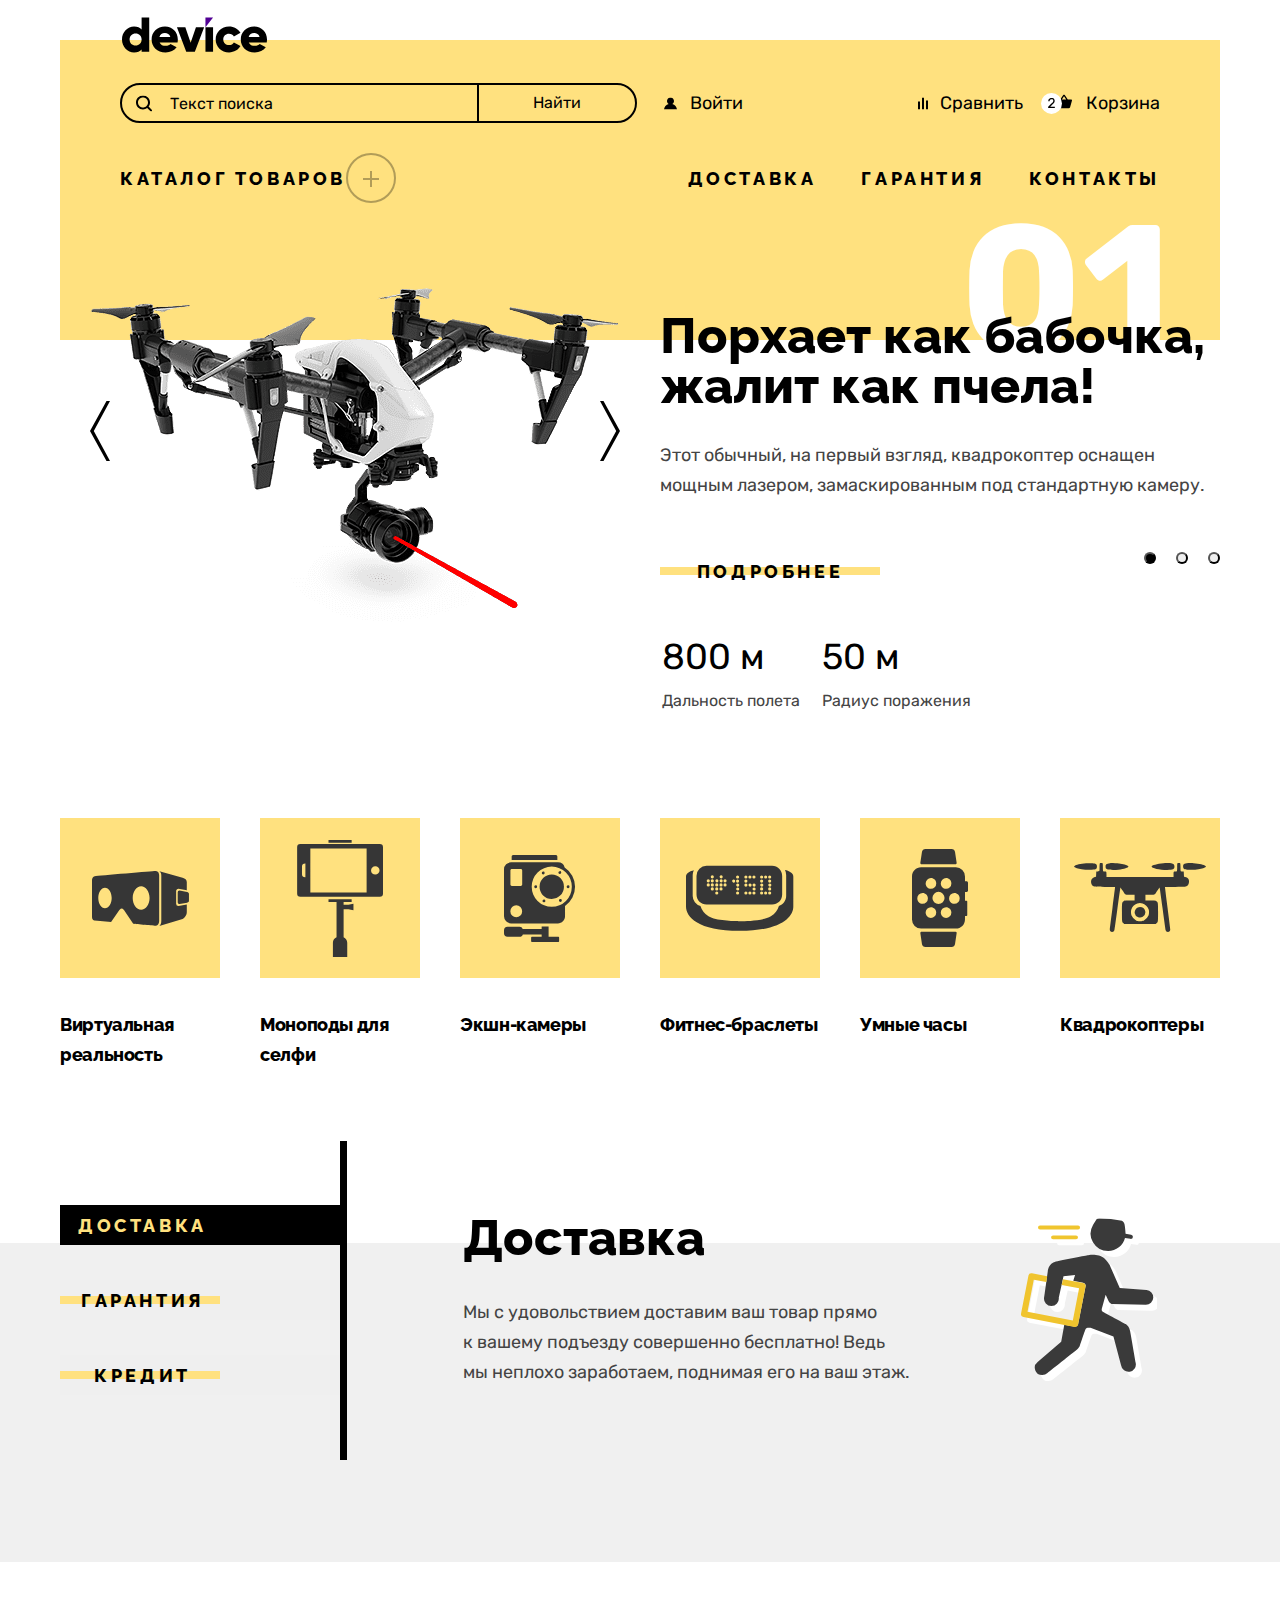
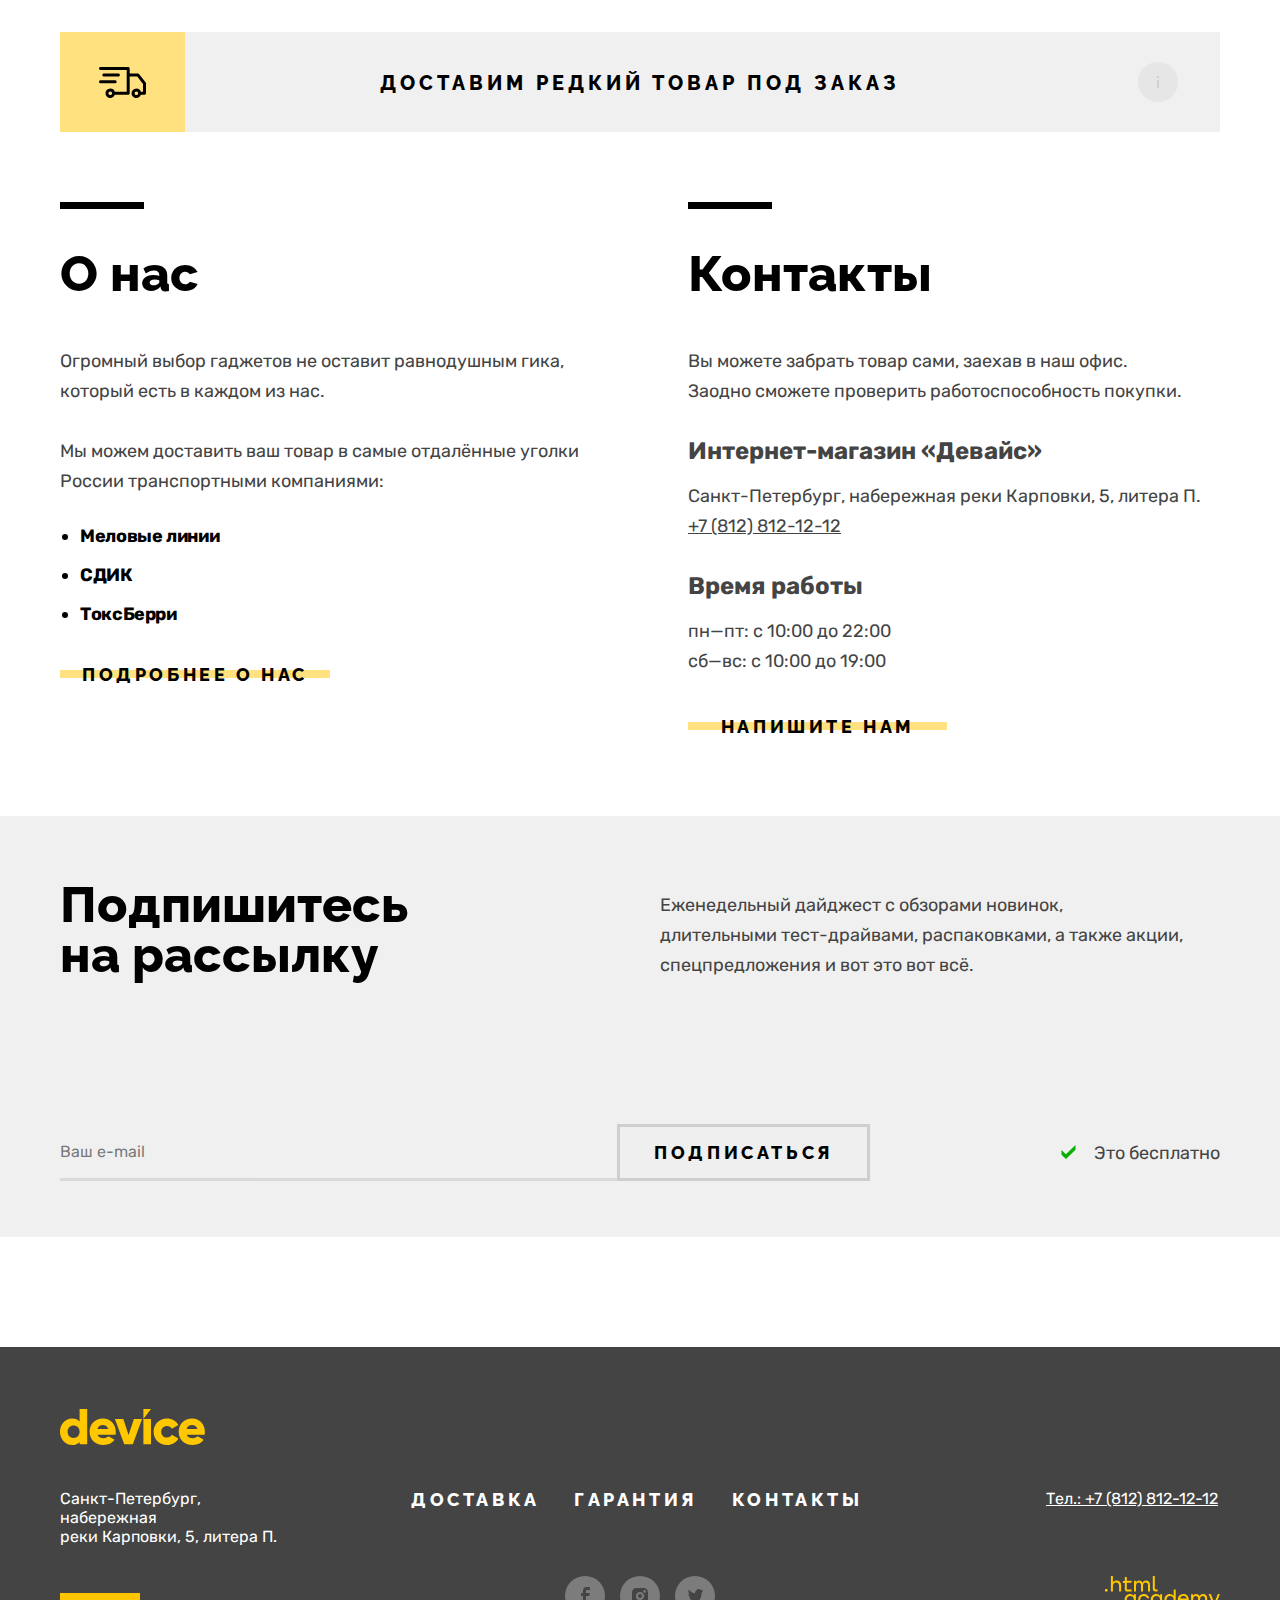
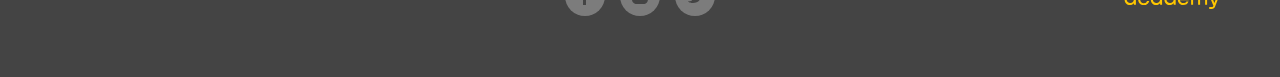
==== commit 1978ec19: "Merge pull request #9 from andy-about-andy/master" ====
--- a/index.html
+++ b/index.html
@@ -6,81 +6,90 @@
     <link rel="stylesheet" href="styles/styles.css">
   </head>
   <body>
-    <header>
-      <a class="navigation-logo">
-        <img class="logo" src="images/header/logo.svg" width="145" height="36" alt="Логотип интернет-магазина «Девайс»">
-      </a>
-      <ul class="header-user">
-        <li class="header-user-item">
-          <form class="search-form" action="https://echo.htmlacademy.ru/" method="post">
-            <input class="search-text" type="text" placeholder="Текст поиска">
-            <button class="search-button" type="submit">Найти</button>
-          </form>
-          <a class="visually-hidden" href="#">Поиск</a>
-        </li>
-        <li class="header-user-item">
-          <a class="header-user-link" href="#">Войти</a>
-        </li>
-        <li class="header-user-item">
-          <a class="header-user-link" href="#">Сравнить</a>
-        </li>
-        <li class="header-user-item">
-          <a class="header-user-link" href="#">Корзина</a>
-        </li>
-      </ul>
-      <nav class="navigation">
-        <ul class="navigation-list">
-          <li class="navigation-list-item">
-            <a class="navigation-list-link" href="catalog.html">Каталог товаров</a>
-            <button class="navigation-list-button">
-              <span class="visually-hidden">Расскрыть каталог</span>
-            </button>
+    <header class="header">
+      <div class="header-shift">
+        <a class="navigation-logo">
+          <img class="logo" src="images/header/logo.svg" width="145" height="36" alt="Логотип интернет-магазина «Девайс»">
+        </a>
+        <ul class="header-user">
+          <li class="header-user-item">
+            <form class="search-form" action="https://echo.htmlacademy.ru/" method="post">
+              <input class="search-text" type="text" placeholder="Текст поиска" >
+              <button class="search-button" type="submit">Найти</button>
+            </form>
+            <a class="visually-hidden" href="#">Поиск</a>
           </li>
-          <li class="navigation-list-item">
-            <a class="navigation-list-link" href="#">Доставка</a>
+          <li class="header-user-item">
+            <a class="header-user-link" href="#">
+              <span>Войти</span>
+            </a>
           </li>
-          <li class="navigation-list-item">
-            <a class="navigation-list-link" href="#">Гарантия</a>
+          <li class="header-user-item">
+            <a class="header-user-link" href="#">
+              <span>Сравнить</span>
+            </a>  
           </li>
-          <li class="navigation-list-item">
-            <a class="navigation-list-link" href="#">Контакты</a>
+          <li class="header-user-item">
+            <a class="header-user-link" href="#">
+              <div class="icon-backet"></div>
+              <span>Корзина</span> 
+            </a>
           </li>
         </ul>
-      </nav>
+        <nav class="navigation">
+          <ul class="navigation-list">
+            <li class="navigation-list-item">
+              <a class="navigation-link-catalog" href="catalog.html">Каталог товаров</a>
+              <button class="navigation-list-button">
+                <span class="visually-hidden">Расскрыть каталог</span>
+              </button>
+            </li>
+            <li class="navigation-list-item">
+              <a class="navigation-list-link " href="#">Доставка</a>
+            </li>
+            <li class="navigation-list-item">
+              <a class="navigation-list-link" href="#">Гарантия</a>
+            </li>
+            <li class="navigation-list-item">
+              <a class="navigation-list-link" href="#">Контакты</a>
+            </li>
+          </ul>
+        </nav>
+      </div>
     </header>
-    <main class="main-container main-index">
+    <main class="main-container">
       <div class="page-container">
         <h1 class="visually-hidden">Интернет-магазин «Девайс»</h1>
         <article class="carousel-products">
           <h2 class="visually-hidden">Карусель товаров</h2>
           <div class="carousel">
-            <button class="slider-button slider-prev" type="button">
-              <span class="visually-hidden">Предыдущий товар</span>
-            </button>
-            <button class="slider-button slider-next" type="button">
-              <span class="visually-hidden">Следующий товар</span>
-            </button>
+            <div class="slider-control">
+              <button class="slider-button slider-prev" type="button">
+                <span class="visually-hidden">Предыдущий товар</span>
+              </button>
+              <button class="slider-button slider-next" type="button">
+                <span class="visually-hidden">Следующий товар</span>
+              </button>
+            </div>
             <div class="pagination-button">
               <button class="slider-pagination-button slider-pagination-current" type="button">
                 <span class="visually-hidden">Первый товар</span>
               </button>
-              <button class="slider-pagination-button slider-pagination-current" type="button">
+              <button class="slider-pagination-button" type="button">
                 <span class="visually-hidden">Второй товар</span>
               </button>
-              <button class="slider-pagination-button slider-pagination-current" type="button">
+              <button class="slider-pagination-button" type="button">
                 <span class="visually-hidden">Третий товар</span>
               </button>
             </div>
             <ol class="slider">
               <li class="slider-item">
+                <div class="carousel-products-number">01</div>
                 <img class="slider-image" src="images/carousel/quadrocopter.png" width="560" height="560" alt="Квадрокоптер с лазером">
                 <div class="slider-description">
-                  <div class="carousel-products-number">01</div>
                   <h3 class="slider-title">Порхает как бабочка,<br>жалит как пчела!</h3>
                   <p class="slider-text">Этот обычный, на первый взгляд, квадрокоптер оснащен мощным лазером, замаскированным под стандартную камеру.</p>
-                  <div class="detailed">
-                    <a class="button" href="#">Подробнее</a>
-                  </div>
+                  <a class="button button-about-slider about-text" href="#">Подробнее</a>
                   <table class="slider-parameters">
                     <tbody>
                       <tr>
@@ -95,14 +104,14 @@
                   </table>
                 </div>
               </li>
-              <li class="slider-item">
+              <li class="slider-item visually-hidden">
+                <div class="carousel-products-number">02</div>
                 <img class="slider-image" src="images/carousel/bracelet.png" width="560" height="560" alt="Фитнес-часы">
                 <div class="slider-description">
-                  <div class="carousel-products-number">02</div>
                   <h3 class="slider-title">Худеем<br>правильно!</h3>
                   <p class="slider-text">Мотивирующие фитнес-браслеты помогут найти в себе силы не пропускать занятия и соблюдать диету.</p>
-                  <div class="detailed">
-                    <a class="button" href="#">Подробнее</a>
+                  <div class="button-about-slider">
+                    <a class="button about-text" href="#">Подробнее</a>
                   </div>
                   <table class="slider-parameters">
                     <tbody>
@@ -116,14 +125,14 @@
                   </table>
                 </div>
               </li>
-              <li class="slider-item">
+              <li class="slider-item visually-hidden">
+                <div class="carousel-products-number">03</div>
                 <img class="slider-image" src="images/carousel/selfie-stick.png" width="560" height="560" alt="Селфи-палка">
                 <div class="slider-description">
-                  <div class="carousel-products-number">03</div>
                   <h3 class="slider-title">Делай селфи,<br>как Бен Стиллер!</h3>
                   <p class="slider-text">Самая длинная палка для селфи доступна в нашем магазине. Восемь (Восемь, Карл!) метров длиной и весом всего 5 кг.</p>
-                  <div class="detailed">
-                    <a class="button" href="#">Подробнее</a>
+                  <div class="button-about-slider">
+                    <a class="button about-text" href="#">Подробнее</a>
                   </div>
                   <table class="slider-parameters">
                     <tbody>
@@ -175,29 +184,23 @@
         </section>
       </div>
       <section class="information">
-        <div class="information-container">
+        <div class="information-container information-shift">
           <h2 class="visually-hidden">Информация</h2>
           <ol class="information-title">
             <li class="information-item">
-              <h3 class="information-header information-delivery">
-                <button class="information-button information-button-action" type="button">
-                  <span class="information-button-name">Доставка</span>
-                </button>
-              </h3>
+              <button class="information-button information-button-action" type="button">
+                Доставка
+              </button>
             </li>
             <li class="information-item">
-              <h3 class="information-header information-warranty">
-                <button class="information-button" type="button">
-                  <span class="information-button-name">Гарантия</span>
-                </button>
-              </h3>
+              <button class="information-button" type="button">
+                Гарантия
+              </button>
             </li>
             <li class="information-item">
-              <h3 class="information-header information-credit">
-                <button class="information-button" type="button">
-                  <span class="information-button-name">Кредит</span>
-                </button>
-              </h3>
+              <button class="information-button" type="button">
+                Кредит
+              </button>
             </li>
           </ol>
           <div class="information-description">
@@ -211,17 +214,18 @@
       </section>
       <section class="delivery">
         <h2 class="visually-hidden">Доставка под заказ</h2>
-        <div class="delivery-image">
-          <img class="delivery-image-car" src="images/main/icon-delivery-car.svg" width="47" height="31" alt="Иконка доставки">
-        </div>
-        <button class="delivery-under-order">Доставим редкий товар под заказ</button>
-        <div class="image-info">
-          <img class="delivery-image-info" src="images/main/icon-info.svg" width="2" height="12" alt="Иконка помощь">
-        </div>
+        <a class="delivery-under-order" href="#">
+          <div class="delivery-image">
+            <img class="delivery-image-car" src="images/main/icon-delivery-car.svg" width="47" height="31" alt="Иконка доставки">
+          </div>
+          <p class="delivery-text">Доставим редкий товар под заказ</p>
+          <div class="image-info">
+            <img class="delivery-image-info" src="images/main/icon-info.svg" width="2" height="12" alt="Иконка информации">
+          </div>
+        </a>
       </section>
       <div class="about-contacts">
       <section class="about">
-        <div class="black-line"></div>
         <h2 class="about-title">О нас</h2>
         <p class="about-description">Огромный выбор гаджетов не оставит равнодушным гика, который есть в каждом из нас.</p>
         <p class="about-description">Мы можем доставить ваш товар в самые отдалённые уголки России транспортными компаниями:</p>
@@ -231,11 +235,10 @@
           <li class="about-transport-company-item">ТоксБерри</li>
         </ul>
         <div class="button-about">
-          <a class="button about-text" href="">Подробнее о нас</a>
+          <a class="button about-text" href="#">Подробнее о нас</a>
         </div>
       </section>
       <section class="contacts">
-        <div class="black-line"></div>
         <h2 class="contacts-title">Контакты</h2>
         <p class="contacts-text">Вы можете забрать товар сами, заехав в наш офис.<br>Заодно сможете проверить работоспособность покупки.</p>
         <h3 class="contacts-subtitle">Интернет-магазин «Девайс»</h3>
@@ -248,7 +251,7 @@
           <li class="contacts-schedule-item">пн—пт: с 10:00 до 22:00</li>
           <li class="contacts-schedule-item">сб—вс: с 10:00 до 19:00</li>
         </ul>
-        <div class="button-about">
+        <div class="button-about-contact">
           <a class="button about-text" href="#">Напишите нам</a>
         </div>
       </section>
@@ -297,32 +300,75 @@
         </div>
         <div class="footer-social">
           <h2 class="visually-hidden">Давайте дружить</h2>
-          <div class="footer-logo-line"></div>
           <ul class="footer-social-list">
-            <li class="footer-social-item facebook">
-              <a class="button" href="https://facebook.com/htmlacademy">
+            <li class="footer-social-item">
+              <a class="footer-social-link" href="https://facebook.com/htmlacademy">
                 <span class="visually-hidden">Файсбук</span>
+                <svg class="footer-social-facebook" aria-hidden="true" focusable="false" width="9" height="18" viewBox="0 0 9 18" fill="none" xmlns="http://www.w3.org/2000/svg">
+                  <path d="M6.5 3H9V0H5.6C2.8 0 2 1.7 2 4.2V6H0v3h2v9h3V9h3.3l.6-3H5V4.5C5 3.7 5.3 3 6.5 3Z" fill="#444"/>
+                </svg>
               </a>
             </li>
-            <li class="footer-social-item instagram">
-              <a class="button" href="https://instagram.com/htmlacademy/">
+            <li class="footer-social-item">
+              <a class="footer-social-link" href="https://instagram.com/htmlacademy/">
                 <span class="visually-hidden">Инстаграм</span>
+                <svg class="footer-social-instagram" aria-hidden="true" focusable="false" width="16" height="16" viewBox="0 0 16 16" fill="none" xmlns="http://www.w3.org/2000/svg">
+                  <path d="M8 10a2 2 0 1 0 0-4 2 2 0 0 0 0 4Z" fill="#444"/><path d="M14.7 1.3c-.9-.9-2-1.3-3.4-1.3H4.7A4.5 4.5 0 0 0 0 4.7v6.6c0 1.4.4 2.6 1.4 3.4.9.9 2 1.3 3.3 1.3h6.6c1.4 0 2.6-.4 3.4-1.3a5 5 0 0 0 1.3-3.4V4.7c0-1.4-.4-2.6-1.3-3.4ZM8 12.1A4.1 4.1 0 0 1 3.9 8c0-2.3 1.9-4.1 4.1-4.1 2.2 0 4.1 1.8 4.1 4.1s-1.9 4.1-4.1 4.1Zm4.6-7.4c-.7 0-1.3-.5-1.3-1.3s.5-1.3 1.3-1.3c.7 0 1.3.6 1.3 1.3 0 .7-.6 1.3-1.3 1.3Z" fill="#444"/>
+                </svg>
               </a>
             </li>
-            <li class="footer-social-item twitter">
-              <a class="button" href="https://twitter.com/htmlacademy_ru">
+            <li class="footer-social-item">
+              <a class="footer-social-link" href="https://twitter.com/htmlacademy_ru">
                 <span class="visually-hidden">Твиттер</span>
+                <svg class="footer-social-twitter" aria-hidden="true" focusable="false" width="15" height="15" viewBox="0 0 15 15" fill="none" xmlns="http://www.w3.org/2000/svg">
+                  <path d="M9.7.16c1.5-.5 2.6.3 3.2 1.1.5-.2 1.1-.4 1.7-.6 0 .8-.5 1.4-.8 1.6.7.2 1.2-.4 1.2-.4-.1.9-.9 1.7-1.4 1.9-.2 6.3-2.8 10.4-8.9 10.3h-.4c-.3 0-3.7-.4-4.3-1.8 2 .2 3.4-.4 4.1-1.1-.8-.3-2.4-.4-2.6-2.8.3.2.5.3 1.1.2-1.1-.8-2.3-1.5-2.2-3.5.3.3.9.5 1.2.4C1 5.26-.2 2.36.8.86c1.6 1.7 3.3 3.4 6.3 3.5.2-2.1 1-3.5 2.6-4.2Z" fill="#444"/>
+                </svg>
               </a>
             </li>
           </ul>
-          <p class="footer-social-htmlacademy">
-            <a class="button" href="https://htmlacademy.ru">
-              <span class="visually-hidden">Сделано в HTMLAcademy</span>
-              <img class="footer-htmlacademy-logo" src="images/footer/footer-htmlacademy.svg" width="115" height="33" alt="Логотип разработчика">
-            </a>
-          </p>
+          <a class="footer-social-htmlacademy" href="https://htmlacademy.ru">
+            <span class="visually-hidden">Сделано в HTMLAcademy</span>
+            <svg class="footer-logo-html" aria-hidden="true" focusable="false" width="115" height="33" viewBox="0 0 115 33" fill="none" xmlns="http://www.w3.org/2000/svg">
+              <path d="M0 12.9v2.6h2.5v-2.6H0ZM11.6 4.5c-1.6 0-2.8.7-3.6 1.7h-.1V0h-2v15.5h2v-5.3c0-2.1 1.3-3.6 3.3-3.6 1.8 0 2.9 1.4 2.9 3.2v5.7h2V9.4c.1-3-1.8-4.9-4.5-4.9ZM26.6 4.8h-4.8V1.1h-2v3.8h-1.9v2h1.9v6c0 1.7 1 2.7 2.7 2.7h4.1v-2h-3.7c-.7 0-1.1-.4-1.1-1.1V6.8h4.8v-2ZM41.1 4.6c-1.6 0-2.9.8-3.5 2.1h-.1a3.7 3.7 0 0 0-3.4-2.1c-1.4 0-2.5.8-3.1 1.8h-.1V4.8H29v10.6h2V10c0-2 1-3.5 2.6-3.5 1.5 0 2.4 1 2.4 2.6v6.3h2V9.8c0-2.4 1.4-3.3 2.6-3.3 1.5 0 2.4 1 2.4 2.6v6.3h2V8.9c.1-2.5-1.4-4.3-3.9-4.3ZM47.8 12.7c0 1.7 1 2.7 2.8 2.7h2v-2h-1.7c-.7 0-1.1-.4-1.1-1.1V0h-2v12.7ZM28.9 19.7a4.9 4.9 0 0 0-3.9-1.8c-3.1 0-5.4 2.3-5.4 5.6s2.3 5.6 5.4 5.6c1.8 0 3-.8 3.8-1.9h.1v1.6h2V18.2h-2v1.5Zm-3.6 7.4a3.5 3.5 0 0 1-3.6-3.6c0-2 1.4-3.6 3.6-3.6s3.6 1.6 3.6 3.6c0 1.9-1.4 3.6-3.6 3.6ZM44.2 22c-.5-2.4-2.6-4.1-5.4-4.1a5.4 5.4 0 0 0-5.6 5.6c0 3.1 2.2 5.6 5.6 5.6 2.8 0 4.9-1.8 5.4-4.2h-2.1a3.4 3.4 0 0 1-3.3 2.3 3.5 3.5 0 0 1-3.6-3.6c0-2 1.4-3.6 3.6-3.6 1.6 0 2.8 1 3.3 2.2h2.1V22ZM55.1 19.7a4.9 4.9 0 0 0-3.9-1.8c-3.1 0-5.4 2.3-5.4 5.6s2.3 5.6 5.4 5.6c1.8 0 3-.8 3.8-1.9h.1v1.6h2V18.2h-2v1.5Zm-3.6 7.4a3.5 3.5 0 0 1-3.6-3.6c0-2 1.4-3.6 3.6-3.6s3.6 1.6 3.6 3.6c0 1.9-1.5 3.6-3.6 3.6ZM68.7 19.8a5 5 0 0 0-3.9-1.9c-3.1 0-5.4 2.3-5.4 5.6s2.2 5.6 5.4 5.6c1.7 0 3-.8 3.8-1.8h.1v1.5h2V13.4h-2v6.4Zm-3.6 7.3a3.5 3.5 0 0 1-3.6-3.6c0-2 1.4-3.6 3.6-3.6s3.6 1.6 3.6 3.6c-.1 2-1.5 3.6-3.6 3.6ZM78.3 17.9a5.4 5.4 0 0 0-5.5 5.6c0 3 2.1 5.6 5.5 5.6 2.5 0 4.5-1.3 5.2-3.6h-2.1c-.5 1-1.6 1.6-3 1.6-1.9 0-3.3-1.3-3.4-2.9h8.8c.2-3.6-2-6.3-5.5-6.3Zm0 1.9c1.7 0 3 1 3.3 2.6h-6.5a3.2 3.2 0 0 1 3.2-2.6ZM98.2 17.9a4 4 0 0 0-3.6 2h-.1c-.6-1.2-1.8-2-3.4-2-1.4 0-2.5.7-3.1 1.8v-1.5h-1.9v10.6h2v-5.4c0-2 1-3.4 2.6-3.5 1.5 0 2.4 1 2.4 2.6v6.3h2v-5.6c0-2.4 1.4-3.3 2.6-3.3 1.5 0 2.4 1 2.4 2.6v6.3h2v-6.5c.1-2.6-1.4-4.4-3.9-4.4ZM109.4 27l-3.6-8.9h-2.2l4.8 11.6c-.3.9-.7 1.2-1.7 1.2h-2.5v2h2.5c1.8 0 2.8-.8 3.5-2.6l4.7-12.2h-2.1l-3.4 8.9Z"/>
+            </svg>
+          </a>
         </div>
       </div>
     </footer>
+    <div class="modal-container modal-container-close">
+      <div class="modal modal-order">
+        <button class="modal-close-button">
+          <span class="visually-hidden">Закрыть</span>
+        </button>
+        <section class="modal-content">
+          <h2 class="modal-title">Доставка под заказ</h2>
+          <form class="order-form" action="https://echo.htmlacademy.ru/" method="post">
+            <p class="field-group">
+              <label class="order-text" for="order-name">Ваше имя:</label>
+              <input class="order-form-field field-icon-name" type="text" id="order-name" name="order-name" placeholder="Введите имя" required>
+            </p>
+            <p class="field-group order-form-email">
+              <label class="order-text" for="order-email">Ваш e-mail:</label>
+              <input class="order-form-field field-icon-email" type="email" id="order-email" name="order-email" placeholder="Введите e-mail" required>
+            </p>
+            <p class="field-group order-form-request">
+              <label class="order-text" for="order-request">Что нужно привезти:</label>
+              <input class="order-form-field field" type="text" id="order-request" name="order-request" placeholder="В свободной форме" required>
+            </p>
+            <p class="field-group order-form-quantity">
+              <label class="order-text" for="order-quantity">Количество:
+                <button class="info">
+                  <span class="visually-hidden">Посмотреть дополнительную информацию</span>
+                </button>
+              </label>
+              <a class="order-number-minus" href="#"></a>
+              <input class="order-form-field field-quantity" type="text" id="order-quantity" name="order-quantity" value="1">
+              <a class="order-number-plus" href="#"></a>
+            </p>
+            <button class="order-send" type="submit">Отправить</button>
+          </form>
+        </section>
+      </div>
+    </div>
   </body>
 </html>--- a/styles/styles.css
+++ b/styles/styles.css
@@ -55,18 +55,43 @@
 .logo {
     display: block;
     width: 145px;
-    margin: 17px 60px 30px;
-}
-
-header {
+    margin: 15px 60px 28px;
+    padding: 2px;
+}
+
+.logo:hover {
+    opacity: 0.6;
+}
+
+.logo:focus {
+    outline: 2px solid #AF4FFF;
+}
+
+.logo:active {
+    opacity: 0.3;
+}
+
+.header {
+    position: relative;
+    top: 40px;
     display: flex;
     flex-direction: column;
     width: 1160px;
+    height: 300px;
     margin: 0 auto;
     color:#000000;
     background-color:#FFE17F;
 }
 
+.header-catalog {
+    height: 186px;
+}
+
+.header-shift {
+    position: relative;
+    top: -40px;
+}
+
 .header-user {
     display: flex;
     margin: 0 auto 30px;
@@ -77,15 +102,24 @@
 }
 
 .search-form {
+    position: relative;
     display: flex;
     width: 517px;
     height: 40px;
+    background-image: url(../images/header/icons-search.svg);
+    background-repeat: no-repeat;
+    background-position: left 16px top 50%;
+}
+
+.search-form:focus {
+    outline: 2px solid #AF4FFF;
 }
 
 .search-text {
     width: 359px;
     height: 40px;
     padding: 0;
+    padding-left: 48px;
     border: 2px solid #000000;
     box-sizing: border-box;
     border-radius: 50px 0px 0px 50px;
@@ -98,6 +132,10 @@
     background-color: transparent;
 }
 
+.search-text:focus {
+    outline: 2px solid #AF4FFF;
+}
+
 ::placeholder {
     font-family: "Rubik", sans-serif;
     font-style: normal;
@@ -121,29 +159,65 @@
     font-size: 16px;
     line-height: 20px;
     background-color: transparent;
+    cursor: pointer;
+}
+
+.search-button:hover {  
+    background-color: #000000;
+    color: #FFFFFF;
+}
+
+.search-button:focus {
+    outline: 2px solid #AF4FFF;
+}
+
+.search-button:active {
+    background-color: #000000;
+    color: #FFFFFF;
+    opacity: 0.3;
 }
 
 .header-user-item {
     margin-right: 26px;
 }
 
+.header-user-link:hover {
+    opacity: 0.6;
+}
+
+.header-user-link:focus {
+    outline: 2px solid #AF4FFF;
+}
+
+.header-user-link:active {
+    opacity: 0.3;
+}
+
+.account:hover .user {
+    opacity: 0.6;
+}
+
+.account:focus {
+    outline: 2px solid #AF4FFF;
+}
+
+.account:active .user {
+    opacity: 0.6;
+}
+
 .header-user-item:nth-child(2) {
-    width: 231px;
+    width: 81px;
 }
 
 .header-user-item:nth-child(3) {
     margin-left: auto;
+    margin-right: 18px;
 }
 
 .header-user-item:last-child {
     margin-right: 0;
 }
     
-
-.navigation {
-    margin-bottom: 16px;
-}
-
 .navigation-user-link-out {
     font-family: "Rubik", sans-serif;
     font-style: normal;
@@ -155,13 +229,18 @@
 
 .user {
     margin: 5px 0;
+    padding-left: 27px;
     min-width: 146px;
     font-weight: 400;
+    background-image: url(../images/header/icons-cabinet.svg);
+    background-repeat: no-repeat;
+    background-position: left top 50%;
 }
 
 .header-user-link {
     display: block;
     margin: 5px 0;
+    padding-left: 27px;
     font-family: "Rubik", sans-serif;
     font-style: normal;
     font-weight: 400;
@@ -178,6 +257,26 @@
     text-decoration: none;
 }
 
+.header-user-item:nth-child(2) .header-user-link {
+    background-image: url(../images/header/icons-cabinet.svg);
+    background-repeat: no-repeat;
+    background-position: left top 50%;
+}
+
+.header-user-item:nth-child(3) .header-user-link {
+    padding-left: 22px;
+    background-image: url(../images/header/icons-compare.svg);
+    background-repeat: no-repeat;
+    background-position: left top 50%;
+}
+
+.header-user-item:nth-child(4) .header-user-link {
+    padding-left: 45px;
+    background-image: url(../images/header/icons-basket.svg);
+    background-repeat: no-repeat;
+    background-position: left top 50%;
+}
+
 .navigation-list {
     display: flex;
     flex-wrap: wrap;
@@ -193,6 +292,26 @@
     margin-right: 45px;
 }
 
+.navigation-list-link:hover {
+    opacity: 0.6;
+}
+
+.navigation-list-link:focus {
+    outline: 2px solid #AF4FFF;
+}
+
+.navigation-list-link:active {
+    opacity: 0.3;
+}
+
+.navigation-list-item:nth-child(1):hover .navigation-list-button {
+    opacity: 1.0;
+}
+
+.navigation-list-item:nth-child(1):focus {
+    outline: 2px solid #AF4FFF;
+}
+
 .navigation-list-item:last-child,
 .navigation-list-item:nth-child(1) {
     margin-right: 0;
@@ -202,7 +321,8 @@
     margin-left: auto;
 }
 
-.navigation-list-link {
+.navigation-list-link,
+.navigation-link-catalog {
     display: block;
     margin: 15px 0;
     font-family: "Raleway", sans-serif;
@@ -215,6 +335,15 @@
     text-transform: uppercase;
 }
 
+.navigation-list-item:nth-child(1) > .navigation-list-link {
+    width: 236px;
+    padding-right: 7px;
+}
+
+.header-user-link {
+    position: relative;
+}
+
 .header-user-link .navigation-list-link {
     min-width: 20px;
     min-height: 16px;
@@ -224,41 +353,160 @@
     padding: 0;
     width: 50px;
     height: 50px;
-    background-image: url(../images/header/plus.svg);
-    background-repeat: no-repeat;
+    border: 2px solid #000000;
+    border-radius: 50%;
+    opacity: 0.3;
+    background-color: transparent;
+    cursor: pointer;
+    position: relative;
+}
+
+.navigation-list-button::after {
+    position: absolute;
+    content: '';
+    width: 16px;
+    height: 2px;
+    background-color: #000000;
+    top: 50%;
+    left: 15px;
+}
+
+.navigation-list-button::before {
+    position: absolute;
+    content: '';
+    width: 2px;
+    height: 16px;
+    background-color: #000000;
+    top: 16px;
+    left: 22px;
+}
+
+.search-icon {
+    position: absolute;
+    top: 12px;
+    right: 0;
+    bottom: 0;
+    left: 16px;
+    margin-right: auto;
+    fill: #000000;
+}
+
+.navigation-icon {
+    position: relative;
+    top: 0;
+    right: 0;
+    bottom: 0;
+    left: 0;
+    margin-right: auto;
+    padding-right: 12px;
+    fill: #000000;
+}
+
+.icon-basket-quantity {
+    position: absolute;
+    top: 4px;
+    right: 0;
+    bottom: 0;
+    left: -16px;
+    margin-right: auto;
+    padding: 5px 7px;
+    fill: #000000;
+    border-radius: 50%;
+    background-color: #FFFFFF;
+}
+
+.main-container {
+    position: relative;
+    top: -110px;
+    flex-grow: 1;
+}
+
+.main-inner {
+    top: 0px;
+    margin-top: 35px;
+}
+
+.page-container {
+    width: 1160px;
+    margin: 0 auto 172px;
+    background-color: #ffffff transparent;
+    background-size: 100% auto;
+}
+
+.carousel-products {
+    margin: 0 0 70px;
+    padding: 0;
+    width: 1160px;
+}
+
+.carousel {
+    position: relative;
+    margin: 0 auto;
+}
+
+.slider-control {
+    position: absolute;
+    display: flex;
+    justify-content: space-between;
+    top: 211px;
+    left: 30px;
+    width: 530px;
+}
+
+.slider-button {
+    width: 20px;
+    height: 60px;
     border: none;
     background-color: transparent;
-}
-
-.main-container {
-    flex-grow: 1;
-}
-
-.page-container {
-    width: 1160px;
-    margin: 0 auto;
-    background-color: #ffffff;
-    background-size: 100% auto;
-}
-
-.carousel-products {
-    margin: 0 0 70px;
-    padding: 0;
-    width: 1160px;
-}
-
-.carousel {
-    margin: 0 auto;
-}
-
-.slider-button {
-    min-width: 20px;
-    min-height: 60px;
+    background-image: url(../images/carousel/arrow.svg);
+    cursor: pointer;
+    z-index: 100;
+}
+
+.slider-button:hover {
+    opacity: 0.6;
+}
+
+.slider-button:focus {
+    outline: 2px solid #AF4FFF;
+}
+
+.slider-button:active {
+    opacity: 0.3;
+}
+
+.slider-next {
+    transform: rotate(180deg);
 }
 
 .slider-pagination-button {
-    min-width: 12px;
-    min-height: 12px;
+    width: 12px;
+    height: 12px;
+    border-radius: 50%;
+    padding: 0;
+    margin-right: 20px;
+    cursor: pointer;
+    border-color: #000000;
+}
+
+.slider-pagination-button:hover {
+    opacity: 0.6;
+}
+
+.slider-pagination-button:focus {
+    outline: 2px solid #AF4FFF;
+}
+
+.slider-pagination-button:active {
+    opacity: 0.3;
+}
+
+.slider-pagination-button:last-child {
+    margin-right: 0;
+}
+
+.slider-pagination-current {
+    background-color: #000000;
 }
 
 .slider {
@@ -269,18 +517,20 @@
 }
 
 .carousel-products-number {
+    position: absolute;
+    top: 85px;
+    right: 49px;
     width: 250px;
     height: 135px;
-    margin-left: auto;
-    margin-right: 49px;
-    margin-bottom: -100px;
     font-weight: 700;
     font-size: 180px;
     text-align: right;
     color: #FFFFFF;
+    z-index: 0;
 }
 
 .slider-item {
+    position: relative;
     display: flex;
     width: 1160px;
     list-style-type: none;
@@ -292,18 +542,19 @@
 }
 
 .slider-description {
+    position: relative;
+    z-index: 10;
     width: 560px;
     list-style-type: none;
 }
 
 .slider-title {
-    margin: 0;
-    margin-bottom: 29px;
+    margin: 121px 0 29px;
     font-family: "Raleway", sans-serif;
     font-style: normal;
     font-weight: 800;
     font-size: 50px;
-    line-height: 50px; 
+    line-height: 50px;
 }
 
 .slider-text {
@@ -312,7 +563,13 @@
 }
 
 .pagination-button {
-    margin-bottom: 49px;
+    display: flex;
+    flex-wrap: wrap;
+    position: absolute;
+    width: 76px;
+    top: 362px;
+    right: 0;
+    z-index: 100;
 }
 
 .button {
@@ -326,10 +583,39 @@
     text-decoration: none;
     text-transform: uppercase;
     color: #000000;
-}
-
-.detailed {
+    cursor: pointer;
+}
+
+.button-about-slider {
+    position: relative;
+    width: 220px;
+    height: 40px;
+    box-sizing: border-box;
+    z-index: 0;
     margin-bottom: 49px;
+}
+
+.button-about-slider:before {
+    content: '';
+    position: absolute;
+    z-index: -1;
+    top: 16px;
+    left: 0;
+    width: 220px;
+    height: 8px;
+    background-color: #FFE17F;
+}
+
+.button-about-slider:hover {
+    background-color: #FFE17F;
+}
+
+.button-about-slider:focus {
+    outline: 2px solid #AF4FFF;
+}
+
+.button-about-slider:active {
+    background-color: #FFCC33;
 }
 
 .table-row-1 {
@@ -342,6 +628,7 @@
     padding: 0;
     font-size: 16px;
     color: #444444;
+    padding-right: 20px;
 }
 
 .categories {
@@ -375,7 +662,18 @@
 .list-categories-item {
     width: 160px;
     height: 253px;
- 
+}
+
+.list-categories-item:hover .categories-item {
+    background-color: #FFC700;
+}
+
+.list-categories-item:focus .categories-item {
+    outline: 2px solid #AF4FFF;
+}
+
+.list-categories-item:active {
+    opacity: 0.3;
 }
 
 .categories-item {
@@ -385,6 +683,7 @@
     height: 160px;
     background-color: #FFE17F;
     background-repeat: no-repeat;
+    background-position: center;
 }
 
 .list-categories-item-virtual {
@@ -412,12 +711,19 @@
 }
 
 .information {
+    position: relative;
     background-color: #F0F0F0;
     background-size: 100% auto;
     margin-bottom: 70px;
 }
 
+.information-shift {
+    position: absolute;
+    top: -102px;
+}
+
 .information-container {
+    position: relative;
     display: flex;
     width: 1160px;
     height: 319px;
@@ -425,6 +731,7 @@
 }
 
 .information-title {
+    position: relative;
     display: flex;
     flex-direction: column;
     justify-content: space-between;
@@ -433,8 +740,22 @@
     padding: 64px 0 65px;
 }
 
+.information-title::after {
+    content:'';
+    position: absolute;
+    top: 0px;
+    bottom: 0px;
+    width: 7px;
+    background-color: #000000;
+    left: 280px;
+}
+
 .information-button {
-    padding: 9px 0 11px;
+    display: block;
+    width: 280px;
+    height: 40px;
+    margin: 0;
+    padding: 10px 115px 10px 0px;
     border: none;
     font-family: "Raleway", sans-serif;
     font-style: normal;
@@ -444,30 +765,40 @@
     text-align: center;
     letter-spacing: 0.2em;
     text-transform: uppercase;
+    cursor: pointer;
+    position: relative;
+    z-index: 10;
 }
 
 .information-button-action {
     color: #FFE17F;
-    background-color: transparent;
-}
-
-.information-delivery {
     background-color: #000000;
 }
 
+.information-item:nth-child(1) .information-button:before {
+    content: none;
+}
+
 .information-item {
+    width: 280px;
     height: 40px;
     list-style-type: none;
+
 }
 
 .information-item:last-child {
     margin: 0;
 }
 
-.information-header {
-    width: 280px;
-    height: 40px;
-    margin: 0;
+.information-button::before {
+    content: '';
+    position: absolute;
+    top: 16px;
+    left: 0;
+    width: 160px;
+    height: 8px;
+    background-color: #FFE17F;
+    z-index: -1;
 }
 
 .information-description {
@@ -508,16 +839,9 @@
     margin-bottom: 70px;
 }
 
-.delivery-image {
-   width: 125px;
-   background-color: #ffe17f;
-}
-
-.delivery-image-car {
-    margin: 35px 39px;
-}
-
 .delivery-under-order {
+    display: flex;
+    justify-content: space-between;
     font-family: "Raleway", sans-serif;
     font-style: normal;
     font-weight: 800;
@@ -526,19 +850,60 @@
     text-align: center;
     letter-spacing: 0.2em;
     text-transform: uppercase;
+    color: #000000;
+    text-decoration: none;
     background-color: #F0F0F0;
-    width: 910px;
+    width: 1160px;
     height: 100px;
     border: none;
     padding: 0;
+    cursor: pointer;
+    display: flex;
+}
+
+.delivery-image {
+    width: 125px;
+    height: 100px;
+    background-color: #FFE17F;
+ }
+ 
+ .delivery-image-car {
+     margin: 35px 39px;
+ }
+
+.delivery:hover .delivery-image {
+    background-color: #FFC700;
+}
+
+.delivery:hover .delivery-image-info {
+    opacity: 1.0;
+}
+
+.delivery:focus {
+    outline: 2px solid #AF4FFF;
+}
+
+.delivery:active {
+    opacity: 0.3;
+}
+
+.delivery-text {
+    margin: 0;
+    padding-top: 40px;
 }
 
 .image-info {
-    width: 125px;
+    width: 40px;
+    height: 40px;
+    margin: 30px 42.5px;
+    background-color: rgba(220, 220, 220, 0.5);
+    border-radius: 50%;
 }
 
 .delivery-image-info {
-    margin: 44px 61px;
+    display: block;
+    padding: 14px 19px;
+    opacity: 0.3;
 }
 
 .about-contacts {
@@ -548,23 +913,34 @@
     margin-bottom: 70px;
 }
 
-.black-line {
+.about {
+    width: 520px;
+    margin-right: 108px;
+    position: relative;
+}
+
+.about::before {
+    content: '';
+    position: absolute;
     width: 84px;
     height: 7px;
     background-color: #000000;
 }
 
-.about {
-    width: 520px;
-    margin-right: 108px;
-}
-
 .contacts {
     width: 532px;
 }
 
+.contacts::before {
+    content: '';
+    position: absolute;
+    width: 84px;
+    height: 7px;
+    background-color: #000000;
+}
+
 .about-title {
-    margin: 40px 0;
+    margin: 47px 0;
     font-family: "Raleway", sans-serif;
     font-style: normal;
     font-weight: 800;
@@ -595,17 +971,68 @@
 }
 
 .button-about {
+    position: relative;
     width: 270px;
     height: 40px;
 }
 
+.button-about:before {
+    content: '';
+    position: absolute;
+    z-index: -1;
+    top: 16px;
+    width: 270px;
+    height: 8px;
+    background-color: #FFE17F;
+}
+
+.button-about:hover {
+    background-color: #FFE17F;
+}
+
+.button-about:focus {
+    background-color: #FFE17F;
+}
+
+.button-about:active {
+    background-color: #FFCC33;
+}
+
+.button-about-contact {
+    position: relative;
+    width: 259px;
+    height: 40px;
+}
+
+.button-about-contact:before {
+    content: '';
+    position: absolute;
+    z-index: -1;
+    top: 16px;
+    width: 259px;
+    height: 8px;
+    background-color: #FFE17F;
+}
+
+.button-about-contact:hover {
+    background-color: #FFE17F;
+}
+
+.button-about-contact:focus {
+    background-color: #FFE17F;
+}
+
+.button-about-contact:active {
+    background-color: #FFCC33;
+}
+
 .about-text {
     display: block;
-    padding: 10px 0;
+    padding: 10px;
 }
 
 .contacts-title {
-    margin: 40px 0;
+    margin: 47px 0;
     font-family: "Raleway", sans-serif;
     font-style: normal;
     font-weight: 800;
@@ -718,15 +1145,18 @@
     color: #000000;
     letter-spacing: 0.2em;
     text-transform: uppercase;
+    cursor: pointer;
 }
 
 .subscribe-free {
     width: 160px;
     height: 30px;
     margin: 13.5px 0 0 auto;
+    text-align: end;
     color: #444444;
     background-image: url(../images/main/icon-tick.svg);
     background-repeat: no-repeat;
+    background-position: left;
 }
 
 .page-footer {
@@ -737,7 +1167,6 @@
 .page-footer-container {
     width: 1160px;
     margin: 0 auto;
-
 }
 
 .footer-logo {
@@ -746,15 +1175,27 @@
     margin-bottom: 35px;
 }
 
+.footer-logo:hover {
+    opacity: 0.6;
+}
+
+.footer-logo:focus {
+    outline: 2px solid #AF4FFF;
+}
+
+.footer-logo:active {
+    opacity: 0.3;
+}
+
 .footer-information {
     display: flex;
-    justify-content: space-between;
     margin-bottom: 47px;
 }
 
 .footer-information-address {
     width: 239px;
     max-height: 40px;
+    margin-right: 112px;
 }
 
 .footer-address-text {
@@ -783,7 +1224,7 @@
 
 .footer-information-item:last-child {
     margin-right: 0;
-  }
+}
 
 .footer-information-button {
     display: block;
@@ -797,9 +1238,27 @@
     text-transform: uppercase;
 }
 
+.footer-information-button:hover {
+    color: #FFC700;
+    padding-bottom: 4px;
+    border-bottom: 2px solid #FFC700;
+}
+
+.footer-information-button:focus {
+    outline: 2px solid #AF4FFF;
+}
+
+.footer-information-button:active {
+    color: #FFC700;
+    padding-bottom: 4px;
+    border-bottom: 2px solid #FFC700;
+    opacity: 0.3;
+}
+
 .footer-information-contacts {
     width: 174px;
     height: 20px;
+    margin-left: auto;
 }
 
 .footer-information-contacts-phone {
@@ -811,23 +1270,40 @@
     color: #FFFFFF;
 }
 
+.footer-information-contacts-phone:hover {
+    color: #FFC700;
+}
+
+.footer-information-contacts-phone:focus {
+    outline: 2px solid #AF4FFF;
+}
+
+.footer-information-contacts-phone:active {
+    color: #FFC700;
+    opacity: 0.3;
+}
+
+
 .footer-social {
     display: flex;
     margin-bottom: 46px;
 }
 
-.footer-logo-line {
+.footer-social::before {
+    position: absolute;
+    content: '';
+    order: 2;
     width: 80px;
     height: 7px;
-    margin-right: 424px;
+    margin-top: 16.5px;
+    margin-left: 0px;
     background-color: #FFC500;
 }
 
 .footer-social-list {
     display: flex;
     flex-wrap: wrap;
-    width: 150px;
-    margin: 0;
+    margin: 0 390px 0 505px;
     padding: 0;
     list-style-type: none;
 }
@@ -835,6 +1311,7 @@
 .footer-social-item {
     width: 40px;
     height: 40px;
+    order: 3;
     margin-right: 15px;
     margin-bottom: 15px;
     background-repeat: no-repeat;
@@ -842,28 +1319,89 @@
 
 .footer-social-item:nth-child(3n) {
     margin-right: 0;
-  }
-
-.facebook {
-    background-image: url(../images/footer/facebook.svg);
-}
-
-.instagram {
-    background-image: url(../images/footer/instagram.svg);
-}
-
-.twitter {
-    background-image: url(../images/footer/twitter.svg);
+}
+
+.footer-social-link {
+    position: relative;
+    display: block;
+    height: 40px;
+    background-color: rgba(255, 255, 255, 0.3);
+    border-radius: 50%;
+    background-size: auto;
+    background-repeat: no-repeat;
+    background-position: center;
+}
+
+.footer-social-link:hover {
+    background-color: #FFC700;
+}
+
+.footer-social-link:focus {
+    outline: 2px solid #AF4FFF;
+}
+
+.footer-social-link:active {
+    background-color: #FFC700;
+    fill-opacity: 0.3;
+}
+
+.footer-social-facebook {
+    position: absolute;
+    top: 0;
+    right: 0;
+    bottom: 0;
+    left: 0;
+    margin: auto;
+    fill: #444444;
+}
+
+.footer-social-instagram {
+    position: absolute;
+    top: 0;
+    right: 0;
+    bottom: 0;
+    left: 0;
+    margin: auto;
+    fill: #444444;
+}
+
+.footer-social-twitter {
+    position: absolute;
+    top: 0;
+    right: 0;
+    bottom: 0;
+    left: 0;
+    margin: auto;
+    fill: #444444;
 }
 
 .footer-social-htmlacademy {
     width: 115px;
-    margin: 0 0 0 auto;
+    height: 33px;
+    margin: 0;
+}
+
+.footer-logo-html {
+    fill: #FFC700;
+}
+
+.footer-social-htmlacademy:hover .footer-logo-html  {
+    fill: #FFFFFF;
+}
+
+.footer-social-htmlacademy:focus {
+    outline: 2px solid #AF4FFF;
+}
+
+.footer-social-htmlacademy:active .footer-logo-html {
+    fill: #FFFFFF;
+    opacity: 0.3;
 }
 
 .account {
     display: flex;
-    min-width: 230px;
+    min-width: 203px;
+    cursor: pointer;
 }
 
 .inner-header {
@@ -905,7 +1443,29 @@
     width: 320px;
 }
 
+.breadcrumbs-item {
+    position: relative;
+    height: 19px;
+    display: block;
+}
+
+.breadcrumbs-item::after {
+    position: absolute;
+    width: 4px;
+    height: 7px;
+    background-image: url(../images/catalog/arrow-little.svg);
+    content: "";
+    right: 16px;
+    bottom: 6px;
+}
+
+.breadcrumbs-item:last-child::after {
+    content: none;
+}
+
 .breadcrumbs-link {
+    display: block;
+    height: 19px;
     margin-right: 36px;
     font-weight: normal;
     font-size: 16px;
@@ -938,11 +1498,12 @@
 
 .catalog-filter-monopod {
     margin: 0 0 35px 60px;
-    padding: 0;
+    padding: 12px 0 0 0;
     border: none;
 }
 
 .catalog-filter-monopod-title {
+    margin-bottom: 30px;
     padding: 0;
     font-family: "Rubik", sans-serif;
     font-style: normal;
@@ -950,32 +1511,114 @@
     line-height: 20px;
 }
 
-.cost-min {
+.range-scale {
+    position: relative;
+    width: 200px;
+    height: 2px;
+    margin-bottom: 15px;
+    background-color: #DCDCDC;
+}
+
+.range-bar {
+    position: absolute;
+    height: 2px;
+    background-color:  #000000;
+}
+
+.range-toggle {
+    position: absolute;
+    width: 18px;
+    height: 18px;
+    padding: 0;
+    background-color: #EBEBEB;
+    border: 2px solid #000000;
+    border-radius: 50%;
+    cursor: pointer;
+}
+
+.range-toggle:hover {
+    border-color: rgba(0, 0, 0, 0.5);
+}
+
+.range-toggle:focus {
+    outline: 2px solid #AF4FFF;
+}
+
+.range-toggle:active {
+    background-color: #000000;
+}
+
+.toggle-min {
+    top: -8px;
+    left: -10px;
+}
+
+.toggle-max {
+    top: -8px;
+    left: 110px;
+}
+
+.catalog-filter-label {
+    position: absolute;
+    top: 20px;
+    left: -20px;
+    display: flex;
     font-size: 15px;
     line-height: 18px;
-    opacity: 0.3;
-}
-
-.cost-max {
+    color: #000000;
+    opacity: 0.3;
+    text-align: end;
+}
+
+.range-input {
+    width: 30px;
+    padding: 0 2px;
     font-size: 15px;
     line-height: 18px;
-    opacity: 0.3;
-}
-
-.control {
-    font-size: 16px;
-    line-height: 19px;
+    border: none;
+    color: #000000;
+    background-color: transparent;
+    appearance: textfield;
+}
+
+.range-input::-webkit-outer-spin-button,
+.range-input::-webkit-inner-spin-button {
+  appearance: none;
+  margin: 0;
 }
 
 .button-show-filter {
     width: 220px;
     height: 40px;
     margin-left: 60px;
-}
-
-.button-show {
+    text-align: center;
     padding: 10px 0;
     border: none;
+    position: relative;
+    z-index: 5;
+}
+
+.button-show-filter::after {
+    position: absolute;
+    content: '';
+    width: 220px;
+    height: 8px;
+    background-color: #FFE17F;
+    left: 0px;
+    top: 16px;
+    z-index: -1;
+}   
+
+.button-show-filter:hover {
+    background-color: #FFE17F;
+}
+
+.button-show-filter:focus {
+    background-color: #FFCC33;
+}
+
+.button-show-filter:active {
+    outline: 2px solid #AF4FFF;
 }
 
 .catalog-filter-monopod-list {
@@ -1012,6 +1655,7 @@
     line-height: 30px;
     border: none;
     background-color: transparent;
+    cursor: pointer;
 }
 
 .catalog-products-sorting {
@@ -1024,6 +1668,26 @@
 .catalog-products-monopod-sorting {
     width: 30px;
     height: 30px;
+    background-image: url(../images/catalog/arrow-sorting.svg);
+    background-repeat: no-repeat;
+    background-position: 50%;
+    opacity: 0.2;
+}
+
+.catalog-products-monopod-sorting:last-child {
+    transform: rotate(180deg);
+}
+
+.catalog-products-monopod-sorting:hover {
+    opacity: 0.5;
+}
+
+.catalog-products-monopod-sorting:focus {
+    outline: 2px solid #AF4FFF;
+}
+
+.catalog-products-monopod-sorting:active {
+    opacity: 1.0;
 }
 
 .product-list {
@@ -1037,14 +1701,96 @@
 }
 
 .product-card {
+    position: relative;
     display: flex;
     flex-direction: column;
+    z-index: 0;
+}
+
+.label-new {
+    position: absolute;
+    width: 60px;
+    height: 60px;
+    top: 27px;
+    right: 27px;
+    background-image: url(../images/catalog/label-new.svg);
+    background-repeat: no-repeat;
+    background-position: center;
+    border: 2px solid rgba(0, 0, 0, 0.6);
+    border-radius: 50%;
+}
+
+.product-card-detailed {
+    position: absolute;
+    width: 360px;
+    height: 380px;
+    top: 0px;
+    left: 0px;
+    background-color: #F0F0F0;
+    opacity: 0.8;
+    z-index: 10;
+    cursor: pointer;
+}
+
+.product-card-link::before {
+    position: absolute;
+    content: "";
+    width: 220px;
+    height: 8px;
+    top: 16px;
+    left: 0px;
+    background-color: #FFE17F;
+    z-index: -1;
+}
+
+.card-detailed-close {
+    display: none;
+}
+
+.product-card:hover .card-detailed-close {
+    display: block;
+}
+
+.product-card:hover .product-card-content {
+    opacity: 0.6;
+}
+
+.product-card:focus {
+    outline: 2px solid #AF4FFF;
+}
+
+.product-card:active .card-detailed-close {
+    display: block;
+}
+
+.product-card:active .product-card-link::before {
+    background-color: #FFC700;
+}
+
+.product-card:active .product-card-content {
+    opacity: 0.3;
 }
 
 .product-card-link {
+    position: absolute;
     text-decoration: none;
     min-height: 40px;
-    max-width: 205px;
+    width: 220px;
+    height: 40px;
+    padding: 10px 5px;
+    top: 170px;
+    left: 70px;
+    box-sizing: border-box;
+    font-family: "Raleway", sans-serif;
+    font-style: normal;
+    font-weight: 800;
+    font-size: 18px;
+    line-height: 21px;
+    text-align: center;
+    letter-spacing: 0.2em;
+    text-transform: uppercase;
+    color: #000000;
+    z-index: 10;
 }
 
 .product-card-content {
@@ -1055,6 +1801,7 @@
 
 .product-card-title {
     margin: 0;
+    width: 240px;
     font-weight: 700;
     font-size: 18px;
     line-height: 20px;
@@ -1067,17 +1814,10 @@
     color: #444444;
 }
 
-.pagination-show-more {
+.button-pagination-show-more {
     width: 760px;
     height: 55px;
     margin: 0 0 44px 40px;
-    border: 3px solid #E5E5E5;
-    
-}
-
-.button-pagination-show-more {
-    width: 760px;
-    height: 55px;
     padding: 0;
     font-family: "Raleway", sans-serif;
     font-style: normal;
@@ -1086,6 +1826,7 @@
     line-height: 19px;
     border: none;
     background: #FFFFFF;
+    border: 3px solid #E5E5E5;
 }
 
 .pagination {
@@ -1118,6 +1859,19 @@
     color: #000000;
     text-transform: uppercase;
     text-decoration: none;
+    cursor: pointer;
+}
+
+.pagination-prev:hover {
+    background-color: #DCDCDC;
+}
+
+.pagination-prev:focus {
+    outline: 2px solid #AF4FFF;
+}
+
+.pagination-prev:active {
+    opacity: 0.3;
 }
 
 .pagination-next {
@@ -1137,6 +1891,18 @@
     text-decoration: none;
 }
 
+.pagination-next:hover {
+    background-color: #DCDCDC;
+}
+
+.pagination-next:focus {
+    outline: 2px solid #AF4FFF;
+}
+
+.pagination-next:active {
+    opacity: 0.3;
+}
+
 .pagination-link {
     display: flex;
     justify-content: center;
@@ -1152,4 +1918,237 @@
     color: #444444;
     opacity: 0.3;
     text-decoration: none;
-}
+    cursor: pointer;
+}
+
+.pagination-link:hover {
+    opacity: 1.0;
+}
+
+.pagination-link:focus {
+    outline: 2px solid #AF4FFF;
+}
+
+.pagination-link:active {
+    opacity: 0.1;
+}
+
+.modal-container {
+    position: fixed;
+    top: 0;
+    left: 0;
+    display: flex;
+    width: 100%;
+    height: 100%;
+    background-color: rgba(240, 240, 240, 0.9);
+    z-index: 200;
+}
+
+.modal {
+    position: relative;
+    margin: auto;
+    padding: 72px 80px;
+    background-color: #FFFFFF;
+    border: 10px solid #000000;
+    box-shadow: 0px 10px 0px rgba(0, 0, 0, 0.1);
+}
+
+.modal-order {
+    width: 760px;
+}
+
+.modal-close-button {
+    position: absolute;
+    padding: 0;
+    top: 84px;
+    right: 80px;
+    width: 26px;
+    height: 26px;
+    background-color: #FFFFFF;
+    border: none;
+    background-image: url(../images/modal/close.svg);
+    background-repeat: no-repeat;
+    background-position: center;
+    cursor: pointer;
+}
+
+.modal-close-button:hover {
+    opacity: 0.6;
+}
+
+.modal-close-button:focus {
+    outline: 2px solid #AF4FFF;
+}
+
+.modal-close-button:active {
+    opacity: 0.3;
+}
+
+.order-form {
+    display: grid;
+    grid-template-columns: 360px 140px 180px;
+    gap: 42px 40px;
+}
+
+.modal-title {
+    font-family: Raleway;
+    font-style: normal;
+    font-weight: 800;
+    font-size: 50px;
+    line-height: 50px;
+    margin: 0px 236px 42px 0;
+}
+
+.order-form-email {
+    grid-column: 2 / -1;
+}
+
+.order-form-request {
+    grid-column: 1 / 3;
+}
+
+.order-send {
+    grid-column: 1 / -1;
+    justify-self: start;
+}
+
+.field-group {
+    display: flex;
+    flex-direction: column;
+    margin: 0;
+}
+
+.order-text {
+    font-weight: 700;
+    line-height: 20px;
+    letter-spacing: -0.02em;
+    margin-bottom: 14px;
+}
+
+.order-form-field {
+    background-color: #F0F0F0;
+    border: none;
+    height: 60px;
+    padding: 0;
+    padding-left: 20px;
+    font-family: "Rubik", sans-serif;
+    font-style: normal;
+    font-weight: 400;
+    font-size: 16px;
+    line-height: 20px;
+    color: #000000;
+}
+
+.field-icon-email {
+    background-image: url(../images/modal/icon-email.svg);
+    background-repeat: no-repeat;
+    background-position: top 24px right 20px;
+}
+
+.field-icon-name {
+    background-image: url(../images/modal/icons-cabinet.svg);
+    background-repeat: no-repeat;
+    background-position: top 24px right 20px;
+
+}
+
+.order-send {
+    position: relative;
+    width: 200px;
+    padding: 10px 0;
+    font-family: "Raleway", sans-serif;
+    font-style: normal;
+    font-weight: 800;
+    font-size: 18px;
+    line-height: 21px;
+    text-align: center;
+    letter-spacing: 0.2em;
+    text-transform: uppercase;
+    color: #000000;
+    border: none;
+    background-color: #FFFFFF;
+    cursor: pointer;
+    z-index: 5;
+}
+
+.order-send::before {
+    position: absolute;
+    content: "";
+    width: 200px;
+    height: 8px;
+    top: 16px;
+    left: 0;
+    background-color: #FFE17F;
+    z-index: -1;
+}
+
+.order-send:hover {
+    background-color: #FFE17F;
+}
+
+.order-send:focus {
+    outline: 2px solid #AF4FFF;
+}
+
+.order-send:active {
+    background-color: #FFCC33;
+}
+
+.order-form-quantity {
+    position: relative;
+}
+
+.field-quantity {
+    text-align: center;
+    padding: 0;
+}
+
+.order-number-minus,
+.order-number-plus {
+    position: absolute;
+    display: block;
+    width: 60px;
+    height: 60px;
+    margin-top: 34px;
+    padding: 29px 22px;
+    text-decoration: none;
+    box-sizing: border-box;
+}
+
+.order-number-plus {
+    right: 0;
+}
+
+.order-number-minus::after {
+    position: absolute;
+    content: "";
+    width: 16px;
+    height: 2px;
+    background-color: #000000;
+}
+
+.order-number-plus::after {
+    position: absolute;
+    content: "";
+    width: 16px;
+    height: 2px;
+    background-color: #000000;
+}
+
+.order-number-plus::before {
+    position: absolute;
+    content: "";
+    width: 2px;
+    height: 16px;
+    top: 22px;
+    left: 29px;
+    background-color: #000000;
+}
+
+.order-form-field::placeholder {
+    opacity: 0.3;
+}
+
+.modal-container-close {
+    display: none;
+}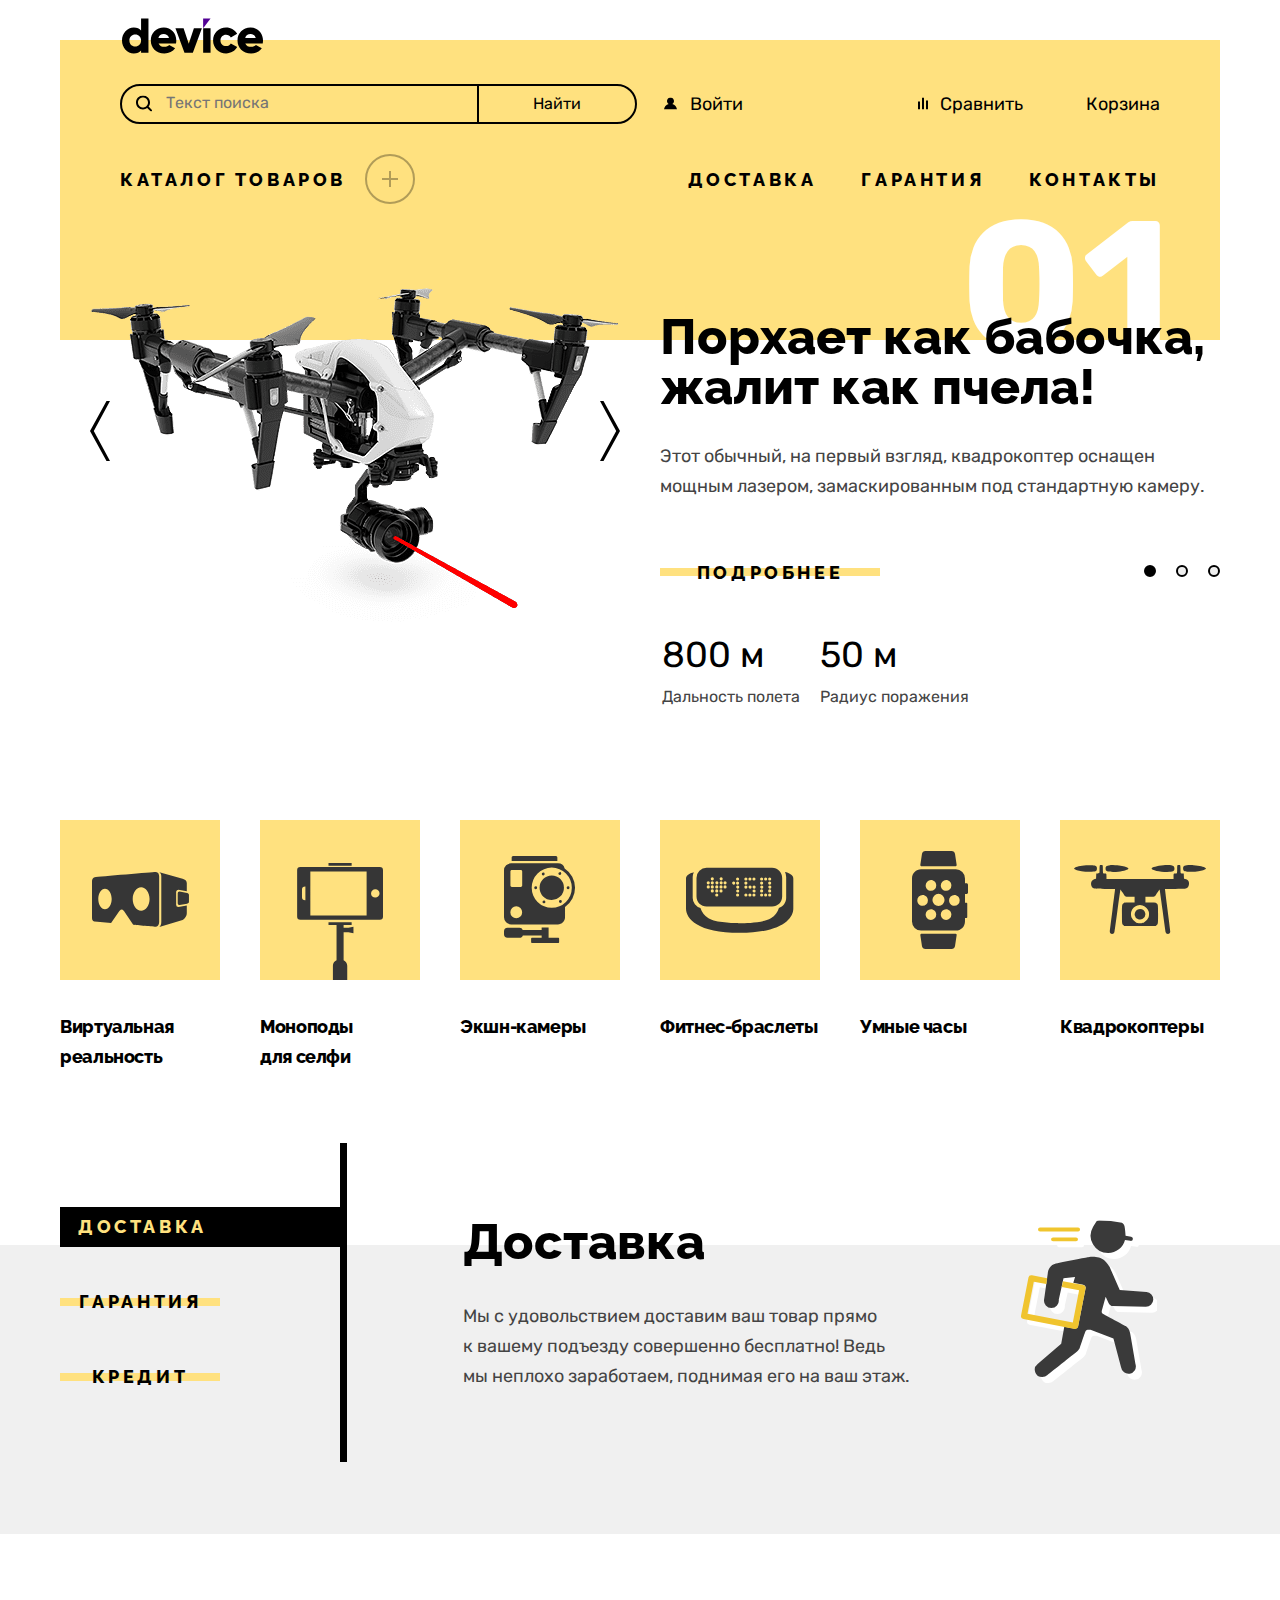
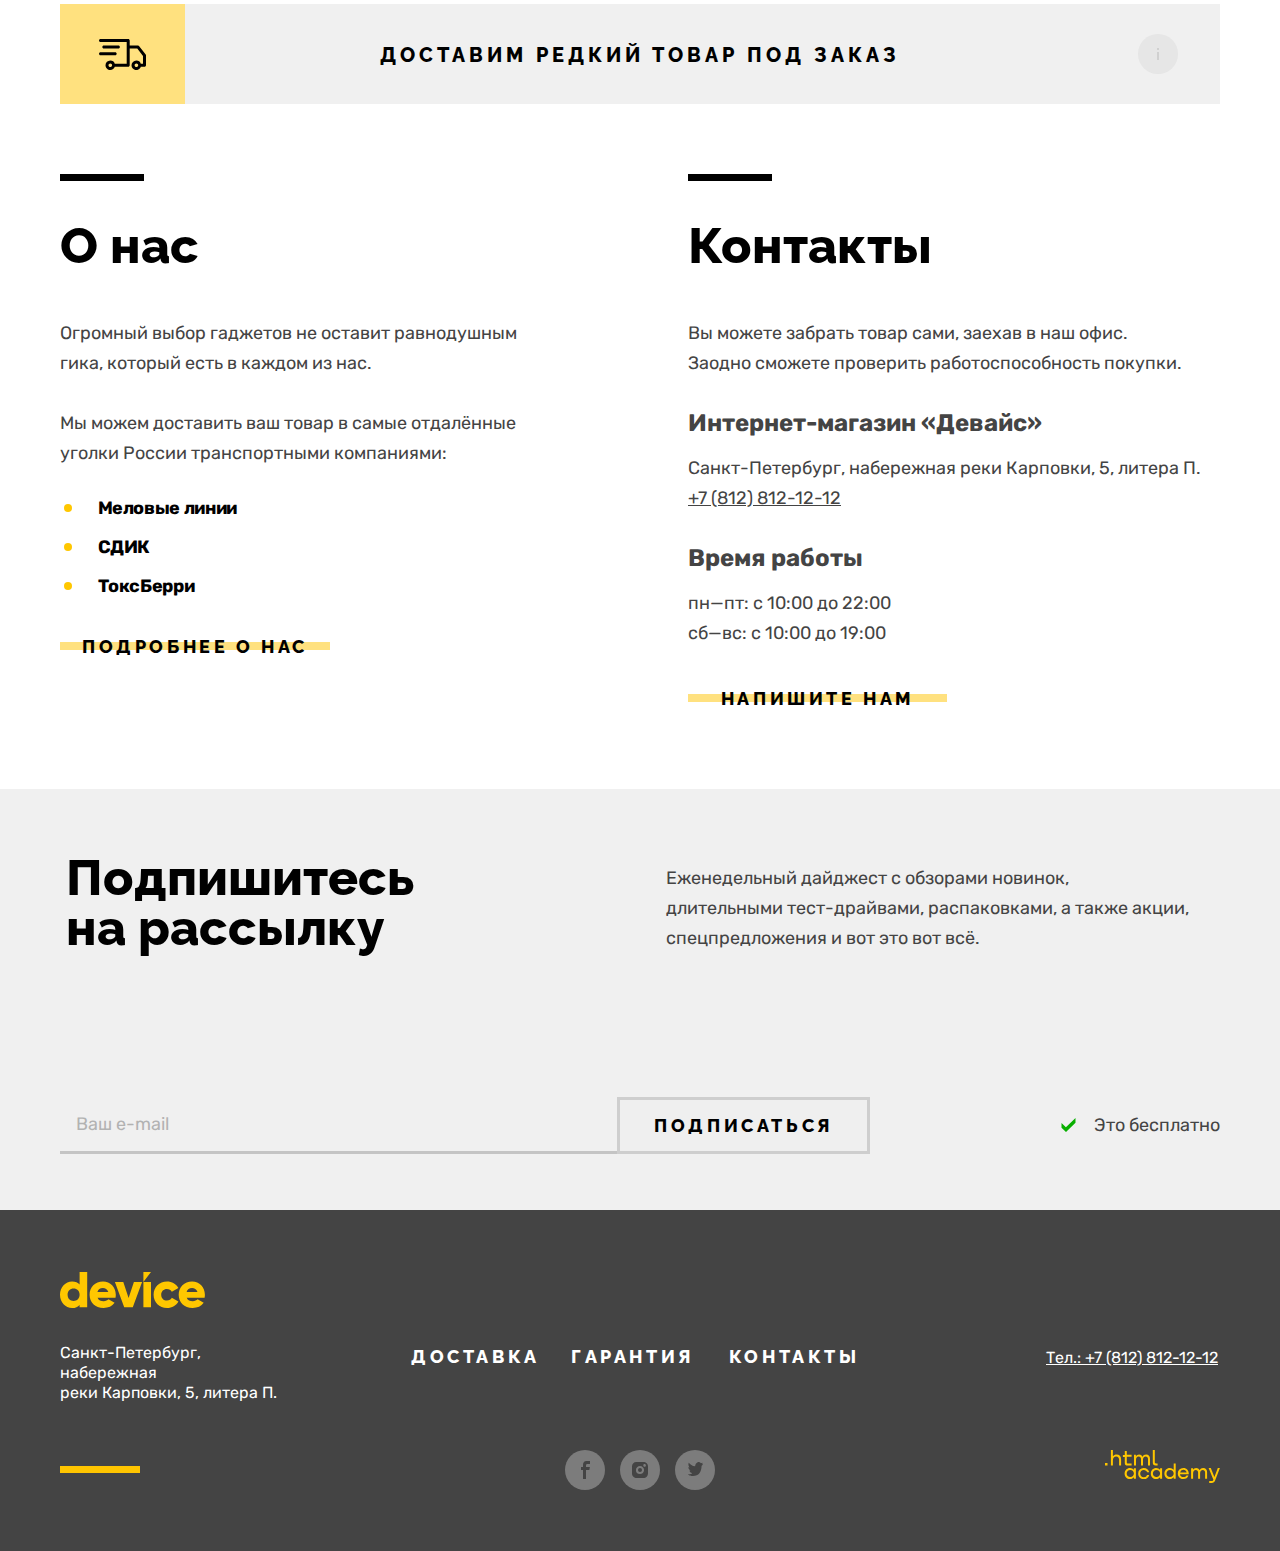
==== commit 98b97226: "Проект для допуска" ====
--- a/index.html
+++ b/index.html
@@ -3,89 +3,143 @@
   <head>
     <meta charset="utf-8">
     <title>Интернет-магазин «Девайс»</title>
+    <link rel="icon" type="image/png" sizes="32x32" href="images/favicon-32x32.png">
     <link rel="stylesheet" href="styles/styles.css">
   </head>
   <body>
     <header class="header">
-      <div class="header-shift">
-        <a class="navigation-logo">
-          <img class="logo" src="images/header/logo.svg" width="145" height="36" alt="Логотип интернет-магазина «Девайс»">
-        </a>
-        <ul class="header-user">
-          <li class="header-user-item">
-            <form class="search-form" action="https://echo.htmlacademy.ru/" method="post">
-              <input class="search-text" type="text" placeholder="Текст поиска" >
-              <button class="search-button" type="submit">Найти</button>
-            </form>
-            <a class="visually-hidden" href="#">Поиск</a>
+      <a class="header-logo">
+        <img class="logo" src="images/header/logo.svg" width="145" height="36" alt="Логотип интернет-магазина «Девайс».">
+      </a>
+      <ul class="header-user">
+        <li class="header-user-item">
+          <form class="search-form" action="https://echo.htmlacademy.ru/" method="post">
+            <input class="search-text" type="text" placeholder="Текст поиска" >
+            <button class="search-button" type="submit">Найти</button>
+          </form>
+          <a class="visually-hidden" href="#">Поиск.</a>
+        </li>
+        <li class="header-user-item">
+          <a class="header-user-link" href="#">
+            <span>Войти</span>
+          </a>
+        </li>
+        <li class="header-user-item">
+          <a class="header-user-link" href="#">
+            <span>Сравнить</span>
+          </a>  
+        </li>
+        <li class="header-user-item">
+          <a class="header-user-link" href="#">
+            <span>Корзина</span> 
+          </a>
+          <div class="popover-cart">
+            <div class="popover-content">
+              <h2 class="visually-hidden">Корзина.</h2>
+              <ul class="cart-items-list">
+                <li class="cart-item">
+                  <a class="cart-item-link" href="#">
+                    <img class="cart-item-image" src="images/catalog/monopod-nonprofessional.jpg" width="39" height="43" alt="Любительская селфи-палка.">
+                    <p class="cart-item-text">Любительская селфи-палка</p>
+                  </a>
+                  <button class="delete-cart" type="button">
+                    <span class="visually-hidden">Удалить из корзины.</span>
+                  </button>
+                </li>
+                <li class="cart-item">
+                  <a class="cart-item-link" href="#">
+                    <img class="cart-item-image" src="images/catalog/monopod-professional.jpg" width="39" height="43" alt="Профессиональная селфи-палка.">
+                    <p class="cart-item-text">Профессиональная селфи-палка</p>
+                  </a>
+                  <button class="delete-cart" type="button">
+                    <span class="visually-hidden">Удалить из корзины.</span>
+                  </button>
+                </li>
+              </ul>
+              <table class="popover-cart-total">
+                <tbody class="cart-total">
+                  <tr>
+                    <td class="cart-total-cell">Товаров:</td>
+                    <td class="cart-total-cell">2</td>
+                  </tr>
+                  <tr>
+                    <td class="cart-total-cell">Сумма:</td>
+                    <td class="cart-total-cell">2000</td>
+                    <td class="cart-total-cell">₽</td>
+                  </tr>
+                </tbody>
+              </table>
+              <a class="popover-open-cart" href="#">Открыть корзину</a>
+            </div>
+          </div>
+        </li>
+      </ul>
+      <nav class="navigation">
+        <ul class="navigation-list">
+          <li class="navigation-list-item">
+            <a class="navigation-link-catalog" href="catalog.html">Каталог товаров</a>
+            <button class="navigation-list-button" type="button">
+              <span class="visually-hidden">Расскрыть каталог.</span>
+            </button>
           </li>
-          <li class="header-user-item">
-            <a class="header-user-link" href="#">
-              <span>Войти</span>
-            </a>
+          <li class="navigation-list-item">
+            <a class="navigation-list-link " href="#">Доставка</a>
           </li>
-          <li class="header-user-item">
-            <a class="header-user-link" href="#">
-              <span>Сравнить</span>
-            </a>  
+          <li class="navigation-list-item">
+            <a class="navigation-list-link" href="#">Гарантия</a>
           </li>
-          <li class="header-user-item">
-            <a class="header-user-link" href="#">
-              <div class="icon-backet"></div>
-              <span>Корзина</span> 
-            </a>
+          <li class="navigation-list-item">
+            <a class="navigation-list-link" href="#">Контакты</a>
+          </li>
+          <li class="popover-catalog">
+            <h2 class="visually-hidden">Каталог товаров.</h2>
+            <ul class="catalog-items-list">
+              <li class="catalog-item">
+                <a class="catalog-item-link" href="#">Виртуальная реальность</a>
+                <a class="catalog-item-link" href="#">Моноподы для селфи</a>
+                <a class="catalog-item-link" href="#">Экшн-камеры</a>
+              </li>
+              <li class="catalog-item">
+                <a class="catalog-item-link" href="#">Фитнес-браслеты</a>
+                <a class="catalog-item-link" href="#">Умные часы</a>
+              </li>
+              <li class="catalog-item">
+                <a class="catalog-item-link" href="#">Квадракоптеры</a>
+              </li>
+            </ul>
           </li>
         </ul>
-        <nav class="navigation">
-          <ul class="navigation-list">
-            <li class="navigation-list-item">
-              <a class="navigation-link-catalog" href="catalog.html">Каталог товаров</a>
-              <button class="navigation-list-button">
-                <span class="visually-hidden">Расскрыть каталог</span>
-              </button>
-            </li>
-            <li class="navigation-list-item">
-              <a class="navigation-list-link " href="#">Доставка</a>
-            </li>
-            <li class="navigation-list-item">
-              <a class="navigation-list-link" href="#">Гарантия</a>
-            </li>
-            <li class="navigation-list-item">
-              <a class="navigation-list-link" href="#">Контакты</a>
-            </li>
-          </ul>
-        </nav>
-      </div>
+      </nav>
     </header>
     <main class="main-container">
       <div class="page-container">
-        <h1 class="visually-hidden">Интернет-магазин «Девайс»</h1>
+        <h1 class="visually-hidden">Интернет-магазин «Девайс».</h1>
         <article class="carousel-products">
-          <h2 class="visually-hidden">Карусель товаров</h2>
+          <h2 class="visually-hidden">Карусель товаров.</h2>
           <div class="carousel">
             <div class="slider-control">
               <button class="slider-button slider-prev" type="button">
-                <span class="visually-hidden">Предыдущий товар</span>
+                <span class="visually-hidden">Предыдущий товар.</span>
               </button>
               <button class="slider-button slider-next" type="button">
-                <span class="visually-hidden">Следующий товар</span>
+                <span class="visually-hidden">Следующий товар.</span>
               </button>
             </div>
             <div class="pagination-button">
               <button class="slider-pagination-button slider-pagination-current" type="button">
-                <span class="visually-hidden">Первый товар</span>
+                <span class="visually-hidden">Первый товар.</span>
               </button>
               <button class="slider-pagination-button" type="button">
-                <span class="visually-hidden">Второй товар</span>
+                <span class="visually-hidden">Второй товар.</span>
               </button>
               <button class="slider-pagination-button" type="button">
-                <span class="visually-hidden">Третий товар</span>
+                <span class="visually-hidden">Третий товар.</span>
               </button>
             </div>
             <ol class="slider">
-              <li class="slider-item">
+              <li class="slider-item slider-item-action">
                 <div class="carousel-products-number">01</div>
-                <img class="slider-image" src="images/carousel/quadrocopter.png" width="560" height="560" alt="Квадрокоптер с лазером">
+                <img class="slider-image" src="images/carousel/quadrocopter.png" width="560" height="560" alt="Квадрокоптер с лазером.">
                 <div class="slider-description">
                   <h3 class="slider-title">Порхает как бабочка,<br>жалит как пчела!</h3>
                   <p class="slider-text">Этот обычный, на первый взгляд, квадрокоптер оснащен мощным лазером, замаскированным под стандартную камеру.</p>
@@ -106,13 +160,11 @@
               </li>
               <li class="slider-item visually-hidden">
                 <div class="carousel-products-number">02</div>
-                <img class="slider-image" src="images/carousel/bracelet.png" width="560" height="560" alt="Фитнес-часы">
+                <img class="slider-image" src="images/carousel/bracelet.png" width="560" height="560" alt="Фитнес-часы.">
                 <div class="slider-description">
                   <h3 class="slider-title">Худеем<br>правильно!</h3>
                   <p class="slider-text">Мотивирующие фитнес-браслеты помогут найти в себе силы не пропускать занятия и соблюдать диету.</p>
-                  <div class="button-about-slider">
-                    <a class="button about-text" href="#">Подробнее</a>
-                  </div>
+                  <a class="button button-about-slider about-text" href="#">Подробнее</a>
                   <table class="slider-parameters">
                     <tbody>
                       <tr>
@@ -127,13 +179,11 @@
               </li>
               <li class="slider-item visually-hidden">
                 <div class="carousel-products-number">03</div>
-                <img class="slider-image" src="images/carousel/selfie-stick.png" width="560" height="560" alt="Селфи-палка">
+                <img class="slider-image" src="images/carousel/selfie-stick.png" width="560" height="560" alt="Селфи-палка.">
                 <div class="slider-description">
                   <h3 class="slider-title">Делай селфи,<br>как Бен Стиллер!</h3>
                   <p class="slider-text">Самая длинная палка для селфи доступна в нашем магазине. Восемь (Восемь, Карл!) метров длиной и весом всего 5 кг.</p>
-                  <div class="button-about-slider">
-                    <a class="button about-text" href="#">Подробнее</a>
-                  </div>
+                  <a class="button button-about-slider about-text" href="#">Подробнее</a>
                   <table class="slider-parameters">
                     <tbody>
                       <tr>
@@ -154,7 +204,7 @@
           </div>
         </article>
         <section class="categories">
-          <h2 class="visually-hidden">Список категорий каталога</h2>
+          <h2 class="visually-hidden">Список категорий каталога.</h2>
           <ul class="list-categories">
             <li class="list-categories-item">
               <a class="categories-item list-categories-item-virtual" href="#"></a>
@@ -162,7 +212,7 @@
             </li>
             <li class="list-categories-item">
               <a class="categories-item list-categories-item-monopod" href="#"></a>
-              <a class="list-categories-link" href="#">Моноподы для селфи</a>
+              <a class="list-categories-link" href="#">Моноподы для&nbsp;селфи</a>
             </li>
             <li class="list-categories-item ">
               <a class="categories-item list-categories-item-cameras" href="#"></a>
@@ -184,11 +234,11 @@
         </section>
       </div>
       <section class="information">
-        <div class="information-container information-shift">
-          <h2 class="visually-hidden">Информация</h2>
+        <div class="information-container">
+          <h2 class="visually-hidden">Информация.</h2>
           <ol class="information-title">
             <li class="information-item">
-              <button class="information-button information-button-action" type="button">
+              <button class="information-button-action" type="button">
                 Доставка
               </button>
             </li>
@@ -208,53 +258,49 @@
               <b class="information-description-title">Доставка</b>
             <p class="information-description-text">Мы с удовольствием доставим ваш товар прямо<br>к вашему подъезду совершенно бесплатно! Ведь<br>мы неплохо заработаем, поднимая его на ваш этаж.</p>
             </div>
-            <img class="information-image" src="images/main/icon-delivery.svg" width="136" height="164" alt="Иконка информации">
+            <img class="information-image" src="images/main/icon-delivery.svg" width="136" height="164" alt="Иконка информации.">
           </div> 
         </div>
       </section>
       <section class="delivery">
-        <h2 class="visually-hidden">Доставка под заказ</h2>
+        <h2 class="visually-hidden">Доставка под заказ.</h2>
         <a class="delivery-under-order" href="#">
           <div class="delivery-image">
-            <img class="delivery-image-car" src="images/main/icon-delivery-car.svg" width="47" height="31" alt="Иконка доставки">
+            <img class="delivery-image-car" src="images/main/icon-delivery-car.svg" width="47" height="31" alt="Иконка доставки.">
           </div>
           <p class="delivery-text">Доставим редкий товар под заказ</p>
           <div class="image-info">
-            <img class="delivery-image-info" src="images/main/icon-info.svg" width="2" height="12" alt="Иконка информации">
+            <img class="delivery-image-info" src="images/main/icon-info.svg" width="2" height="12" alt="Иконка информации.">
           </div>
         </a>
       </section>
       <div class="about-contacts">
-      <section class="about">
-        <h2 class="about-title">О нас</h2>
-        <p class="about-description">Огромный выбор гаджетов не оставит равнодушным гика, который есть в каждом из нас.</p>
-        <p class="about-description">Мы можем доставить ваш товар в самые отдалённые уголки России транспортными компаниями:</p>
-        <ul class="about-transport-company">
-          <li class="about-transport-company-item">Меловые линии</li>
-          <li class="about-transport-company-item">СДИК</li>
-          <li class="about-transport-company-item">ТоксБерри</li>
-        </ul>
-        <div class="button-about">
-          <a class="button about-text" href="#">Подробнее о нас</a>
-        </div>
-      </section>
-      <section class="contacts">
-        <h2 class="contacts-title">Контакты</h2>
-        <p class="contacts-text">Вы можете забрать товар сами, заехав в наш офис.<br>Заодно сможете проверить работоспособность покупки.</p>
-        <h3 class="contacts-subtitle">Интернет-магазин «Девайс»</h3>
-        <address class="contacts-address">
-          <p class="contacts-address-text">Санкт-Петербург, набережная реки Карповки, 5, литера П.</p>
-          <a class="contacts-phone" href="tel:+78128121212">+7 (812) 812-12-12</a>
-        </address>
-        <h3 class="contacts-subtitle">Время работы</h3>
-        <ul class="contacts-schedule">
-          <li class="contacts-schedule-item">пн—пт: с 10:00 до 22:00</li>
-          <li class="contacts-schedule-item">сб—вс: с 10:00 до 19:00</li>
-        </ul>
-        <div class="button-about-contact">
-          <a class="button about-text" href="#">Напишите нам</a>
-        </div>
-      </section>
+        <section class="about">
+          <h2 class="about-title">О нас</h2>
+          <p class="about-description">Огромный выбор гаджетов не оставит равнодушным гика, который есть в каждом из нас.</p>
+          <p class="about-description">Мы можем доставить ваш товар в самые отдалённые уголки России транспортными компаниями:</p>
+          <ul class="about-transport-company">
+            <li class="about-transport-company-item">Меловые линии</li>
+            <li class="about-transport-company-item">СДИК</li>
+            <li class="about-transport-company-item">ТоксБерри</li>
+          </ul>
+          <a class="button button-about about-text" href="#">Подробнее о нас</a>
+        </section>
+        <section class="contacts">
+          <h2 class="contacts-title">Контакты</h2>
+          <p class="contacts-text">Вы можете забрать товар сами, заехав в наш офис.<br>Заодно сможете проверить работоспособность покупки.</p>
+          <h3 class="contacts-subtitle">Интернет-магазин «Девайс»</h3>
+          <address class="contacts-address">
+            <p class="contacts-address-text">Санкт-Петербург, набережная реки Карповки, 5, литера П.</p>
+            <a class="contacts-phone" href="tel:+78128121212">+7 (812) 812-12-12</a>
+          </address>
+          <h3 class="contacts-subtitle">Время работы</h3>
+          <ul class="contacts-schedule">
+            <li class="contacts-schedule-item">пн—пт: с 10:00 до 22:00</li>
+            <li class="contacts-schedule-item">сб—вс: с 10:00 до 19:00</li>
+          </ul>
+          <a class="button button-about-contact about-text" href="#">Напишите нам</a>
+        </section>
       </div>
       <section class="subscribe">
         <div class="container">
@@ -273,13 +319,13 @@
     <footer class="page-footer">
       <div class="page-footer-container">
         <div class="footer-logo">
-          <h2 class="visually-hidden">Логотип интернет-магазина «Девайс»</h2>
+          <h2 class="visually-hidden">Логотип интернет-магазина «Девайс».</h2>
           <a class="navigation-logo" href="index.html">
             <img class="footer-logo-image" src="images/footer/footer-logo.svg" width="145" height="36" alt="Логотип интернет-магазина «Девайс»">  
           </a>
         </div>
         <div class="footer-information">
-          <h2 class="visually-hidden">Информация</h2>
+          <h2 class="visually-hidden">Информация.</h2>
           <address class="footer-information-address">
             <p class="footer-address-text">Санкт-Петербург, набережная<br>реки Карповки, 5, литера П.</p>
           </address>
@@ -295,39 +341,39 @@
             </li>
           </ul>
           <address class="footer-information-contacts">
-            <a class="footer-information-contacts-phone" href="tel:+78128121212">Тел.: +7 (812) 812-12-12</a>
+            <a class="footer-contacts-phone" href="tel:+78128121212">Тел.: +7 (812) 812-12-12</a>
           </address>
         </div>
         <div class="footer-social">
-          <h2 class="visually-hidden">Давайте дружить</h2>
+          <h2 class="visually-hidden">Давайте дружить.</h2>
           <ul class="footer-social-list">
             <li class="footer-social-item">
               <a class="footer-social-link" href="https://facebook.com/htmlacademy">
-                <span class="visually-hidden">Файсбук</span>
-                <svg class="footer-social-facebook" aria-hidden="true" focusable="false" width="9" height="18" viewBox="0 0 9 18" fill="none" xmlns="http://www.w3.org/2000/svg">
+                <span class="visually-hidden">Файсбук.</span>
+                <svg class="footer-social-icon" aria-hidden="true" focusable="false" width="9" height="18" viewBox="0 0 9 18" fill="none" xmlns="http://www.w3.org/2000/svg">
                   <path d="M6.5 3H9V0H5.6C2.8 0 2 1.7 2 4.2V6H0v3h2v9h3V9h3.3l.6-3H5V4.5C5 3.7 5.3 3 6.5 3Z" fill="#444"/>
                 </svg>
               </a>
             </li>
             <li class="footer-social-item">
               <a class="footer-social-link" href="https://instagram.com/htmlacademy/">
-                <span class="visually-hidden">Инстаграм</span>
-                <svg class="footer-social-instagram" aria-hidden="true" focusable="false" width="16" height="16" viewBox="0 0 16 16" fill="none" xmlns="http://www.w3.org/2000/svg">
+                <span class="visually-hidden">Инстаграм.</span>
+                <svg class="footer-social-icon" aria-hidden="true" focusable="false" width="16" height="16" viewBox="0 0 16 16" fill="none" xmlns="http://www.w3.org/2000/svg">
                   <path d="M8 10a2 2 0 1 0 0-4 2 2 0 0 0 0 4Z" fill="#444"/><path d="M14.7 1.3c-.9-.9-2-1.3-3.4-1.3H4.7A4.5 4.5 0 0 0 0 4.7v6.6c0 1.4.4 2.6 1.4 3.4.9.9 2 1.3 3.3 1.3h6.6c1.4 0 2.6-.4 3.4-1.3a5 5 0 0 0 1.3-3.4V4.7c0-1.4-.4-2.6-1.3-3.4ZM8 12.1A4.1 4.1 0 0 1 3.9 8c0-2.3 1.9-4.1 4.1-4.1 2.2 0 4.1 1.8 4.1 4.1s-1.9 4.1-4.1 4.1Zm4.6-7.4c-.7 0-1.3-.5-1.3-1.3s.5-1.3 1.3-1.3c.7 0 1.3.6 1.3 1.3 0 .7-.6 1.3-1.3 1.3Z" fill="#444"/>
                 </svg>
               </a>
             </li>
             <li class="footer-social-item">
               <a class="footer-social-link" href="https://twitter.com/htmlacademy_ru">
-                <span class="visually-hidden">Твиттер</span>
-                <svg class="footer-social-twitter" aria-hidden="true" focusable="false" width="15" height="15" viewBox="0 0 15 15" fill="none" xmlns="http://www.w3.org/2000/svg">
+                <span class="visually-hidden">Твиттер.</span>
+                <svg class="footer-social-icon" aria-hidden="true" focusable="false" width="15" height="15" viewBox="0 0 15 15" fill="none" xmlns="http://www.w3.org/2000/svg">
                   <path d="M9.7.16c1.5-.5 2.6.3 3.2 1.1.5-.2 1.1-.4 1.7-.6 0 .8-.5 1.4-.8 1.6.7.2 1.2-.4 1.2-.4-.1.9-.9 1.7-1.4 1.9-.2 6.3-2.8 10.4-8.9 10.3h-.4c-.3 0-3.7-.4-4.3-1.8 2 .2 3.4-.4 4.1-1.1-.8-.3-2.4-.4-2.6-2.8.3.2.5.3 1.1.2-1.1-.8-2.3-1.5-2.2-3.5.3.3.9.5 1.2.4C1 5.26-.2 2.36.8.86c1.6 1.7 3.3 3.4 6.3 3.5.2-2.1 1-3.5 2.6-4.2Z" fill="#444"/>
                 </svg>
               </a>
             </li>
           </ul>
           <a class="footer-social-htmlacademy" href="https://htmlacademy.ru">
-            <span class="visually-hidden">Сделано в HTMLAcademy</span>
+            <span class="visually-hidden">Сделано в HTMLAcademy.</span>
             <svg class="footer-logo-html" aria-hidden="true" focusable="false" width="115" height="33" viewBox="0 0 115 33" fill="none" xmlns="http://www.w3.org/2000/svg">
               <path d="M0 12.9v2.6h2.5v-2.6H0ZM11.6 4.5c-1.6 0-2.8.7-3.6 1.7h-.1V0h-2v15.5h2v-5.3c0-2.1 1.3-3.6 3.3-3.6 1.8 0 2.9 1.4 2.9 3.2v5.7h2V9.4c.1-3-1.8-4.9-4.5-4.9ZM26.6 4.8h-4.8V1.1h-2v3.8h-1.9v2h1.9v6c0 1.7 1 2.7 2.7 2.7h4.1v-2h-3.7c-.7 0-1.1-.4-1.1-1.1V6.8h4.8v-2ZM41.1 4.6c-1.6 0-2.9.8-3.5 2.1h-.1a3.7 3.7 0 0 0-3.4-2.1c-1.4 0-2.5.8-3.1 1.8h-.1V4.8H29v10.6h2V10c0-2 1-3.5 2.6-3.5 1.5 0 2.4 1 2.4 2.6v6.3h2V9.8c0-2.4 1.4-3.3 2.6-3.3 1.5 0 2.4 1 2.4 2.6v6.3h2V8.9c.1-2.5-1.4-4.3-3.9-4.3ZM47.8 12.7c0 1.7 1 2.7 2.8 2.7h2v-2h-1.7c-.7 0-1.1-.4-1.1-1.1V0h-2v12.7ZM28.9 19.7a4.9 4.9 0 0 0-3.9-1.8c-3.1 0-5.4 2.3-5.4 5.6s2.3 5.6 5.4 5.6c1.8 0 3-.8 3.8-1.9h.1v1.6h2V18.2h-2v1.5Zm-3.6 7.4a3.5 3.5 0 0 1-3.6-3.6c0-2 1.4-3.6 3.6-3.6s3.6 1.6 3.6 3.6c0 1.9-1.4 3.6-3.6 3.6ZM44.2 22c-.5-2.4-2.6-4.1-5.4-4.1a5.4 5.4 0 0 0-5.6 5.6c0 3.1 2.2 5.6 5.6 5.6 2.8 0 4.9-1.8 5.4-4.2h-2.1a3.4 3.4 0 0 1-3.3 2.3 3.5 3.5 0 0 1-3.6-3.6c0-2 1.4-3.6 3.6-3.6 1.6 0 2.8 1 3.3 2.2h2.1V22ZM55.1 19.7a4.9 4.9 0 0 0-3.9-1.8c-3.1 0-5.4 2.3-5.4 5.6s2.3 5.6 5.4 5.6c1.8 0 3-.8 3.8-1.9h.1v1.6h2V18.2h-2v1.5Zm-3.6 7.4a3.5 3.5 0 0 1-3.6-3.6c0-2 1.4-3.6 3.6-3.6s3.6 1.6 3.6 3.6c0 1.9-1.5 3.6-3.6 3.6ZM68.7 19.8a5 5 0 0 0-3.9-1.9c-3.1 0-5.4 2.3-5.4 5.6s2.2 5.6 5.4 5.6c1.7 0 3-.8 3.8-1.8h.1v1.5h2V13.4h-2v6.4Zm-3.6 7.3a3.5 3.5 0 0 1-3.6-3.6c0-2 1.4-3.6 3.6-3.6s3.6 1.6 3.6 3.6c-.1 2-1.5 3.6-3.6 3.6ZM78.3 17.9a5.4 5.4 0 0 0-5.5 5.6c0 3 2.1 5.6 5.5 5.6 2.5 0 4.5-1.3 5.2-3.6h-2.1c-.5 1-1.6 1.6-3 1.6-1.9 0-3.3-1.3-3.4-2.9h8.8c.2-3.6-2-6.3-5.5-6.3Zm0 1.9c1.7 0 3 1 3.3 2.6h-6.5a3.2 3.2 0 0 1 3.2-2.6ZM98.2 17.9a4 4 0 0 0-3.6 2h-.1c-.6-1.2-1.8-2-3.4-2-1.4 0-2.5.7-3.1 1.8v-1.5h-1.9v10.6h2v-5.4c0-2 1-3.4 2.6-3.5 1.5 0 2.4 1 2.4 2.6v6.3h2v-5.6c0-2.4 1.4-3.3 2.6-3.3 1.5 0 2.4 1 2.4 2.6v6.3h2v-6.5c.1-2.6-1.4-4.4-3.9-4.4ZM109.4 27l-3.6-8.9h-2.2l4.8 11.6c-.3.9-.7 1.2-1.7 1.2h-2.5v2h2.5c1.8 0 2.8-.8 3.5-2.6l4.7-12.2h-2.1l-3.4 8.9Z"/>
             </svg>
@@ -337,8 +383,8 @@
     </footer>
     <div class="modal-container modal-container-close">
       <div class="modal modal-order">
-        <button class="modal-close-button">
-          <span class="visually-hidden">Закрыть</span>
+        <button class="modal-close-button" type="button">
+          <span class="visually-hidden">Закрыть.</span>
         </button>
         <section class="modal-content">
           <h2 class="modal-title">Доставка под заказ</h2>
@@ -350,20 +396,27 @@
             <p class="field-group order-form-email">
               <label class="order-text" for="order-email">Ваш e-mail:</label>
               <input class="order-form-field field-icon-email" type="email" id="order-email" name="order-email" placeholder="Введите e-mail" required>
+              <span class="form-email-text">Забавный у вас адрес</span>
             </p>
             <p class="field-group order-form-request">
               <label class="order-text" for="order-request">Что нужно привезти:</label>
               <input class="order-form-field field" type="text" id="order-request" name="order-request" placeholder="В свободной форме" required>
             </p>
             <p class="field-group order-form-quantity">
-              <label class="order-text" for="order-quantity">Количество:
-                <button class="info">
-                  <span class="visually-hidden">Посмотреть дополнительную информацию</span>
-                </button>
-              </label>
-              <a class="order-number-minus" href="#"></a>
-              <input class="order-form-field field-quantity" type="text" id="order-quantity" name="order-quantity" value="1">
-              <a class="order-number-plus" href="#"></a>
+              <span class="order-text">
+                <label class="order-text" for="order-quantity">Количество:</label>
+                <span class="tooltip">
+                  <button class="tooltip-toggle" aria-labelledby="tooltip-label" type="button">
+                    <span class="visually-hidden">Посмотреть дополнительную информацию.</span>
+                  </button>
+                  <span class="tooltip-text" role="tooltip" id="tooltip-label">
+                    Постараемся найти, сколько нужно. Привезём сколько получится по требованиям к провозу багажа.
+                  </span>
+                </span>
+              </span>
+              <a class="order-number order-number-minus" href="#"></a>
+              <input class="field-quantity" type="number" id="order-quantity" name="order-quantity" value="1">
+              <a class="order-number order-number-plus" href="#"></a>
             </p>
             <button class="order-send" type="submit">Отправить</button>
           </form>
--- a/styles/styles.css
+++ b/styles/styles.css
@@ -1,2154 +1,2780 @@
 /* Raleway */
 @font-face {
-    font-family: "Raleway";
-    font-style: normal;
-    font-weight: 800;
-    src: url("../fonts/raleway/raleway-800.woff2") format("woff2");
-    font-display: swap;
-}
+  font-family: "Raleway";
+  font-style: normal;
+  font-weight: 800;
+  src: url("../fonts/raleway/raleway-800.woff2") format("woff2");
+  font-display: swap;
+}
+
 /* Rubik */
 @font-face {
-    font-family: "Rubik";
-    font-style: normal;
-    font-weight: 400;
-    src: url("../fonts/rubik/rubik-400.woff2") format("woff2");
-    font-display: swap;
+  font-family: "Rubik";
+  font-style: normal;
+  font-weight: 400;
+  src: url("../fonts/rubik/rubik-400.woff2") format("woff2");
+  font-display: swap;
 }
 
 @font-face {
-    font-family: "Rubik";
-    font-style: normal;
-    font-weight: 700;
-    src: url("../fonts/rubik/rubik-700.woff2") format("woff2");
-    font-display: swap;
+  font-family: "Rubik";
+  font-style: normal;
+  font-weight: 700;
+  src: url("../fonts/rubik/rubik-700.woff2") format("woff2");
+  font-display: swap;
 }
 
 .visually-hidden {
-    position: absolute;
-    width: 1px;
-    height: 1px;
-    margin: -1px;
-    padding: 0;
-    border: 0;
-    clip: rect(0 0 0 0);
-    overflow: hidden;
-  }
+  position: absolute;
+  width: 1px;
+  height: 1px;
+  margin: -1px;
+  padding: 0;
+  border: 0;
+  clip: rect(0 0 0 0);
+  overflow: hidden;
+}
 
 html {
-    height: 100%;
+  height: 100%;
 }
 
 body {
-    margin: 0;
-    display: flex;
-    flex-direction: column;
-    min-height: 100%;
-    font-family: "Rubik", sans-serif;
-    font-style: normal;
-    font-weight: 400;
-    font-size: 18px;
-    line-height: 30px;
-    color: #000000;
-    background-color: #ffffff;
+  display: flex;
+  flex-direction: column;
+  min-width: 1200px;
+  min-height: 100%;
+  margin: 0;
+  font-family: "Rubik", sans-serif;
+  font-style: normal;
+  font-weight: 400;
+  font-size: 18px;
+  line-height: 30px;
+  color: #000000;
+  background-color: #ffffff;
+}
+
+img {
+  max-width: 100%;
+  object-fit: contain;
+}
+
+.header {
+  position: relative;
+  display: flex;
+  flex-direction: column;
+  width: 1160px;
+  min-height: 186px;
+  margin: 0 auto;
+  color: #000000;
+}
+
+.header-catalog {
+  padding-bottom: 32px;
+  background-color: #ffe17f;
+  background: linear-gradient(180deg, rgba(255, 255, 255, 1) 40px, rgba(255, 225, 127, 1) 40px);
+}
+
+.header-logo {
+  display: block;
+  width: 145px;
+  height: 36px;
+  margin: 17.5px 60px 30px;
+}
+
+.header-logo:focus {
+  outline: 2px solid #af4fff;
 }
 
 .logo {
-    display: block;
-    width: 145px;
-    margin: 15px 60px 28px;
-    padding: 2px;
+  display: block;
+  width: 145px;
 }
 
 .logo:hover {
-    opacity: 0.6;
-}
-
-.logo:focus {
-    outline: 2px solid #AF4FFF;
+  opacity: 0.6;
 }
 
 .logo:active {
-    opacity: 0.3;
-}
-
-.header {
-    position: relative;
-    top: 40px;
-    display: flex;
-    flex-direction: column;
-    width: 1160px;
-    height: 300px;
-    margin: 0 auto;
-    color:#000000;
-    background-color:#FFE17F;
-}
-
-.header-catalog {
-    height: 186px;
-}
-
-.header-shift {
-    position: relative;
-    top: -40px;
+  opacity: 0.3;
 }
 
 .header-user {
-    display: flex;
-    margin: 0 auto 30px;
-    padding: 0;
-    width: 1040px;
-    justify-content: space-between;
-    list-style-type: none;
+  display: flex;
+  justify-content: space-between;
+  flex-wrap: wrap;
+  width: 1040px;
+  margin: 0 auto 30px;
+  padding: 0;
+  list-style-type: none;
 }
 
 .search-form {
-    position: relative;
-    display: flex;
-    width: 517px;
-    height: 40px;
-    background-image: url(../images/header/icons-search.svg);
-    background-repeat: no-repeat;
-    background-position: left 16px top 50%;
+  position: relative;
+  display: flex;
+  width: 517px;
+  min-height: 40px;
+  background-image: url("../images/header/icons-search.svg");
+  background-repeat: no-repeat;
+  background-position: left 16px top 50%;
 }
 
 .search-form:focus {
-    outline: 2px solid #AF4FFF;
+  outline: 2px solid #af4fff;
 }
 
 .search-text {
-    width: 359px;
-    height: 40px;
-    padding: 0;
-    padding-left: 48px;
-    border: 2px solid #000000;
-    box-sizing: border-box;
-    border-radius: 50px 0px 0px 50px;
-    font-family: "Rubik", sans-serif;
-    font-style: normal;
-    font-weight: normal;
-    font-size: 16px;
-    line-height: 20px;
-    color: #000000;
-    background-color: transparent;
+  width: 359px;
+  height: 40px;
+  padding: 0 0 2px 44px;
+  font-family: "Rubik", sans-serif;
+  font-style: normal;
+  font-weight: 400;
+  font-size: 16px;
+  line-height: 20px;
+  color: #000000;
+  background-color: transparent;
+  border: 2px solid #000000;
+  box-sizing: border-box;
+  border-radius: 50px 0 0 50px;
+}
+
+.search-text::placeholder {
+  opacity: 1;
 }
 
 .search-text:focus {
-    outline: 2px solid #AF4FFF;
-}
-
-::placeholder {
-    font-family: "Rubik", sans-serif;
-    font-style: normal;
-    font-weight: normal;
-    font-size: 16px;
-    line-height: 20px;
-    color: #000000;
+  outline: 2px solid #af4fff;
 }
 
 .search-button {
-    width: 160px;
-    height: 40px;
-    margin-left: -2px;
-    padding: 0;
-    border: 2px solid #000000;
-    box-sizing: border-box;
-    border-radius: 0px 50px 50px 0px;
-    font-family: "Rubik", sans-serif;
-    font-style: normal;
-    font-weight: normal;
-    font-size: 16px;
-    line-height: 20px;
-    background-color: transparent;
-    cursor: pointer;
-}
-
-.search-button:hover {  
-    background-color: #000000;
-    color: #FFFFFF;
+  width: 160px;
+  min-height: 40px;
+  margin-left: -2px;
+  padding: 0;
+  font-family: "Rubik", sans-serif;
+  font-style: normal;
+  font-weight: 400;
+  font-size: 16px;
+  line-height: 20px;
+  background-color: transparent;
+  border: 2px solid #000000;
+  box-sizing: border-box;
+  border-radius: 0 50px 50px 0;
+  cursor: pointer;
+}
+
+.search-button:hover {
+  color: #ffffff;
+  background-color: #000000;
 }
 
 .search-button:focus {
-    outline: 2px solid #AF4FFF;
+  outline: 2px solid #af4fff;
 }
 
 .search-button:active {
-    background-color: #000000;
-    color: #FFFFFF;
-    opacity: 0.3;
+  color: rgba(255, 255, 255, 0.3);
+  background-color: #000000;
 }
 
 .header-user-item {
-    margin-right: 26px;
+  margin-right: 26px;
+}
+
+.header-user-item:nth-child(3),
+.header-user-item:nth-child(4) {
+  min-width: 105px;
+}
+
+.account:focus {
+  outline: 2px solid #af4fff;
+}
+
+.account:active .user {
+  opacity: 0.6;
+}
+
+.header-user-item:nth-child(2) {
+  width: 81px;
+}
+
+.header-user-item:nth-child(3) {
+  margin-left: auto;
+  margin-right: 18px;
+}
+
+.header-user-item:last-child {
+  position: relative;
+  margin-right: 0;
+}
+
+.navigation {
+  margin-top: 15px;
+}
+
+.navigation-user-link-out {
+  font-family: "Rubik", sans-serif;
+  font-style: normal;
+  font-weight: 400;
+  color: #000000;
+  opacity: 0.3;
+  text-decoration: none;
+}
+
+.user {
+  min-width: 146px;
+  margin: 5px 0;
+  padding-left: 27px;
+  background-image: url("../images/header/icons-cabinet.svg");
+  background-repeat: no-repeat;
+  background-position: left top 50%;
+  text-decoration: none;
+  color: #000000;
+}
+
+.user:focus {
+  outline: 2px solid #af4fff;
+}
+
+.user:hover {
+  opacity: 0.6;
+}
+
+.header-user-link {
+  position: relative;
+  display: block;
+  margin: 5px 0;
+  padding-left: 27px;
+  font-family: "Rubik", sans-serif;
+  font-style: normal;
+  font-weight: 400;
+  color: #000000;
+  text-decoration: none;
 }
 
 .header-user-link:hover {
-    opacity: 0.6;
+  opacity: 0.6;
 }
 
 .header-user-link:focus {
-    outline: 2px solid #AF4FFF;
+  outline: 2px solid #af4fff;
 }
 
 .header-user-link:active {
-    opacity: 0.3;
-}
-
-.account:hover .user {
-    opacity: 0.6;
-}
-
-.account:focus {
-    outline: 2px solid #AF4FFF;
-}
-
-.account:active .user {
-    opacity: 0.6;
-}
-
-.header-user-item:nth-child(2) {
-    width: 81px;
-}
-
-.header-user-item:nth-child(3) {
-    margin-left: auto;
-    margin-right: 18px;
-}
-
-.header-user-item:last-child {
-    margin-right: 0;
-}
-    
-.navigation-user-link-out {
-    font-family: "Rubik", sans-serif;
-    font-style: normal;
-    font-weight: 400;
-    color: #000000;
-    opacity: 0.3;
-    text-decoration: none;
-}
-
-.user {
-    margin: 5px 0;
-    padding-left: 27px;
-    min-width: 146px;
-    font-weight: 400;
-    background-image: url(../images/header/icons-cabinet.svg);
-    background-repeat: no-repeat;
-    background-position: left top 50%;
-}
-
-.header-user-link {
-    display: block;
-    margin: 5px 0;
-    padding-left: 27px;
-    font-family: "Rubik", sans-serif;
-    font-style: normal;
-    font-weight: 400;
-    color: #000000;
-    text-decoration: none;
-}
-
-.header-user-link-out {
-    display: block;
-    width: 56px;
-    height: 30px;
-    margin: 5px 0;
-    opacity: 0.3;
-    text-decoration: none;
+  opacity: 0.3;
+}
+
+.header-user-out {
+  display: block;
+  width: 56px;
+  min-height: 30px;
+  margin: 5px 0;
+  opacity: 0.3;
+  color: #000000;
+  text-decoration: none;
+}
+
+.header-user-out:hover {
+  opacity: 0.6;
+}
+
+.header-user-out:focus {
+  opacity: 1;
+  outline: 2px solid #af4fff;
+}
+
+.header-user-out:active {
+  opacity: 1;
 }
 
 .header-user-item:nth-child(2) .header-user-link {
-    background-image: url(../images/header/icons-cabinet.svg);
-    background-repeat: no-repeat;
-    background-position: left top 50%;
+  background-image: url("../images/header/icons-cabinet.svg");
+  background-repeat: no-repeat;
+  background-position: left top 50%;
 }
 
 .header-user-item:nth-child(3) .header-user-link {
-    padding-left: 22px;
-    background-image: url(../images/header/icons-compare.svg);
-    background-repeat: no-repeat;
-    background-position: left top 50%;
+  padding-left: 22px;
+  background-image: url("../images/header/icons-compare.svg");
+  background-repeat: no-repeat;
+  background-position: left top 50%;
 }
 
 .header-user-item:nth-child(4) .header-user-link {
-    padding-left: 45px;
-    background-image: url(../images/header/icons-basket.svg);
-    background-repeat: no-repeat;
-    background-position: left top 50%;
+  padding-left: 45px;
+  background-image: url("../images/header/icons-cart.svg");
+  background-repeat: no-repeat;
+  background-position: left top 50%;
+}
+
+.popover-cart {
+  position: absolute;
+  top: 34px;
+  right: -75px;
+  z-index: 100;
+  display: none;
+  width: 320px;
+  min-height: 134px;
+  margin-top: 6px;
+  font-size: 16px;
+  line-height: 20px;
+  align-items: center;
+  color: #ffffff;
+  background-color: #000000;
+  box-sizing: border-box;
+}
+
+.popover-cart-open {
+  display: block;
+}
+
+.popover-cart::before {
+  position: absolute;
+  top: -6px;
+  right: 150px;
+  content: "";
+  width: 14px;
+  height: 6px;
+  background-image: url("../images/header/triangle.svg");
+}
+
+.popover-content {
+  height: 100%;
+}
+
+.popover-cart-total {
+  width: 320px;
+  min-height: 44px;
+  padding-top: 9px;
+  margin-bottom: 20px;
+  background-color: #1a1a1a;
+  box-sizing: border-box;
+}
+
+.cart-total {
+  display: flex;
+  justify-content: space-between;
+  align-content: center;
+  margin: 0 20px;
+}
+
+.cart-total-cell {
+  padding: 0;
+}
+
+.popover-open-cart {
+  display: block;
+  width: 280px;
+  min-height: 50px;
+  margin: 20px;
+  padding: 14.5px;
+  font-family: "Raleway", sans-serif;
+  font-style: normal;
+  font-weight: 800;
+  font-size: 18px;
+  line-height: 21px;
+  align-items: center;
+  text-align: center;
+  letter-spacing: 0.2em;
+  text-transform: uppercase;
+  text-decoration: none;
+  color: #000000;
+  background-color: #ffffff;
+  box-sizing: border-box;
+}
+
+.popover-open-cart:hover {
+  background-color: #ffe17f;
+}
+
+.popover-open-cart:focus {
+  outline: 2px solid #af4fff;
+}
+
+.popover-open-cart:active {
+  color: rgba(0, 0, 0, 0.3);
+  background-color: #ffe17f;
+}
+
+.cart-items-list {
+  display: flex;
+  flex-direction: column;
+  padding: 0;
+  list-style-type: none;
+}
+
+.cart-item {
+  position: relative;
+  margin: 20px;
+}
+
+.cart-item-link {
+  display: flex;
+  margin: 0;
+  color: #ffffff;
+  text-decoration: none;
+}
+
+.cart-item-link:hover {
+  opacity: 0.6;
+}
+
+.cart-item-link:focus {
+  outline: 2px solid #af4fff;
+}
+
+.cart-item-link:active {
+  opacity: 0.3;
+}
+
+.cart-item-image {
+  width: 39px;
+  height: 43px;
+}
+
+.cart-item-text {
+  width: 160px;
+  margin: 0;
+  padding-left: 23px;
+}
+
+.delete-cart {
+  position: absolute;
+  top: 0;
+  right: 0;
+  width: 10px;
+  height: 10px;
+  background-color: transparent;
+  background-image: url("../images/header/delete-cart.svg");
+  background-repeat: no-repeat;
+  background-position: center;
+  border: none;
+  cursor: pointer;
+}
+
+.delete-cart:hover {
+  opacity: 0.6;
+}
+
+.delete-cart:focus {
+  outline: 2px solid #af4fff;
+}
+
+.delete-cart:active {
+  opacity: 0.3;
 }
 
 .navigation-list {
-    display: flex;
-    flex-wrap: wrap;
-    margin: 0;
-    margin-left: 60px;
-    padding: 0;
-    width: 1040px;
-    list-style-type: none;
+  display: flex;
+  flex-wrap: wrap;
+  width: 1040px;
+  margin: 0;
+  margin-left: 60px;
+  padding: 0;
+  list-style-type: none;
 }
 
 .navigation-list-item {
-    display: flex;
-    margin-right: 45px;
-}
-
-.navigation-list-link:hover {
-    opacity: 0.6;
-}
-
-.navigation-list-link:focus {
-    outline: 2px solid #AF4FFF;
-}
-
-.navigation-list-link:active {
-    opacity: 0.3;
-}
-
-.navigation-list-item:nth-child(1):hover .navigation-list-button {
-    opacity: 1.0;
-}
-
-.navigation-list-item:nth-child(1):focus {
-    outline: 2px solid #AF4FFF;
-}
-
-.navigation-list-item:last-child,
+  display: flex;
+  min-height: 21px;
+  margin-right: 45px;
+}
+
+.navigation-link-catalog::after {
+  position: absolute;
+  content: "";
+  top: -19px;
+  left: -3px;
+  z-index: 10;
+  display: none;
+  width: 297px;
+  height: 54px;
+  border: 2px solid #af4fff;
+}
+
+.navigation-link-catalog:focus::after {
+  display: block;
+}
+
 .navigation-list-item:nth-child(1) {
-    margin-right: 0;
+  margin-right: 0;
 }
 
 .navigation-list-item:nth-child(2) {
-    margin-left: auto;
+  margin-left: auto;
+}
+
+.navigation-list-item:nth-child(4) {
+  margin-right: 0;
 }
 
 .navigation-list-link,
 .navigation-link-catalog {
-    display: block;
-    margin: 15px 0;
-    font-family: "Raleway", sans-serif;
-    font-style: normal;
-    font-weight: 800;
-    color: #000000;
-    line-height: 21px;
-    letter-spacing: 0.2em;
-    text-decoration: none;
-    text-transform: uppercase;
+  display: block;
+  margin: 0;
+  font-family: "Raleway", sans-serif;
+  font-style: normal;
+  font-weight: 800;
+  line-height: 21px;
+  letter-spacing: 0.2em;
+  text-decoration: none;
+  text-transform: uppercase;
+  color: #000000;
+  outline: none;
+}
+
+.header-user-link .navigation-list-link {
+  min-width: 20px;
+  min-height: 16px;
+}
+
+.navigation-list-link:hover {
+  opacity: 0.6;
+}
+
+.navigation-list-link:focus {
+  outline: 2px solid #af4fff;
+}
+
+.navigation-list-link:active {
+  opacity: 0.3;
 }
 
 .navigation-list-item:nth-child(1) > .navigation-list-link {
-    width: 236px;
-    padding-right: 7px;
-}
-
-.header-user-link {
-    position: relative;
-}
-
-.header-user-link .navigation-list-link {
-    min-width: 20px;
-    min-height: 16px;
+  width: 236px;
+  padding-right: 7px;
 }
 
 .navigation-list-button {
-    padding: 0;
-    width: 50px;
-    height: 50px;
-    border: 2px solid #000000;
-    border-radius: 50%;
-    opacity: 0.3;
-    background-color: transparent;
-    cursor: pointer;
-    position: relative;
+  position: absolute;
+  top: -15px;
+  right: -69px;
+  width: 50px;
+  height: 50px;
+  margin-left: 16px;
+  padding: 0;
+  border: 2px solid #000000;
+  border-radius: 50%;
+  opacity: 0.3;
+  background-color: transparent;
+  cursor: pointer;
+  outline: none;
+}
+
+.navigation-list-item:nth-child(1):hover .navigation-list-button {
+  opacity: 1;
+}
+
+.navigation-list-item:nth-child(1):active .navigation-list-button {
+  opacity: 1;
 }
 
 .navigation-list-button::after {
-    position: absolute;
-    content: '';
-    width: 16px;
-    height: 2px;
-    background-color: #000000;
-    top: 50%;
-    left: 15px;
+  position: absolute;
+  top: 48%;
+  left: 15px;
+  content: "";
+  width: 16px;
+  height: 2px;
+  background-color: #000000;
 }
 
 .navigation-list-button::before {
-    position: absolute;
-    content: '';
-    width: 2px;
-    height: 16px;
-    background-color: #000000;
-    top: 16px;
-    left: 22px;
+  position: absolute;
+  top: 15px;
+  left: 22px;
+  content: "";
+  width: 2px;
+  height: 16px;
+  background-color: #000000;
+}
+
+.popover-catalog {
+  position: relative;
+  z-index: 300;
+  display: none;
+  min-height: 80px;
+  font-size: 16px;
+  line-height: 18px;
+  align-items: center;
+}
+
+.popover-catalog-open {
+  display: block;
+}
+
+.navigation-list-item:first-child {
+  position: relative;
+}
+
+.catalog-items-list {
+  display: flex;
+  margin-top: 20px;
+  padding: 0;
+  list-style-type: none;
+}
+
+.catalog-item {
+  display: flex;
+  flex-direction: column;
+  width: 230px;
+  margin: 0;
+}
+
+.catalog-item-link {
+  display: block;
+  margin-bottom: 20px;
+  color: #000000;
+  text-decoration: none;
+  cursor: pointer;
+}
+
+.catalog-item-link:last-child {
+  margin-bottom: 29px;
 }
 
 .search-icon {
-    position: absolute;
-    top: 12px;
-    right: 0;
-    bottom: 0;
-    left: 16px;
-    margin-right: auto;
-    fill: #000000;
+  position: absolute;
+  top: 12px;
+  right: 0;
+  bottom: 0;
+  left: 16px;
+  margin-right: auto;
+  fill: #000000;
 }
 
 .navigation-icon {
-    position: relative;
-    top: 0;
-    right: 0;
-    bottom: 0;
-    left: 0;
-    margin-right: auto;
-    padding-right: 12px;
-    fill: #000000;
-}
-
-.icon-basket-quantity {
-    position: absolute;
-    top: 4px;
-    right: 0;
-    bottom: 0;
-    left: -16px;
-    margin-right: auto;
-    padding: 5px 7px;
-    fill: #000000;
-    border-radius: 50%;
-    background-color: #FFFFFF;
+  position: relative;
+  top: 0;
+  right: 0;
+  bottom: 0;
+  left: 0;
+  margin-right: auto;
+  padding-right: 12px;
+  fill: #000000;
 }
 
 .main-container {
-    position: relative;
-    top: -110px;
-    flex-grow: 1;
-}
-
-.main-inner {
-    top: 0px;
-    margin-top: 35px;
+  position: relative;
+  flex-grow: 1;
 }
 
 .page-container {
-    width: 1160px;
-    margin: 0 auto 172px;
-    background-color: #ffffff transparent;
-    background-size: 100% auto;
+  position: relative;
+  width: 1160px;
+  margin: 0 auto 70px;
+}
+
+.page-container::after {
+  position: absolute;
+  content: "";
+  top: -150px;
+  z-index: -2;
+  width: 1160px;
+  height: 300px;
+  background-color: #ffe17f;
 }
 
 .carousel-products {
-    margin: 0 0 70px;
-    padding: 0;
-    width: 1160px;
+  width: 1160px;
+  margin: 0 0 70px;
+  padding: 0;
 }
 
 .carousel {
-    position: relative;
-    margin: 0 auto;
+  position: relative;
+  margin: 0 auto;
 }
 
 .slider-control {
-    position: absolute;
-    display: flex;
-    justify-content: space-between;
-    top: 211px;
-    left: 30px;
-    width: 530px;
+  position: absolute;
+  justify-content: space-between;
+  top: 211px;
+  left: 30px;
+  display: flex;
+  width: 530px;
 }
 
 .slider-button {
-    width: 20px;
-    height: 60px;
-    border: none;
-    background-color: transparent;
-    background-image: url(../images/carousel/arrow.svg);
-    cursor: pointer;
-    z-index: 100;
+  z-index: 100;
+  width: 20px;
+  height: 60px;
+  border: none;
+  background-color: transparent;
+  background-image: url("../images/carousel/arrow.svg");
+  cursor: pointer;
 }
 
 .slider-button:hover {
-    opacity: 0.6;
+  opacity: 0.6;
 }
 
 .slider-button:focus {
-    outline: 2px solid #AF4FFF;
+  outline: 2px solid #af4fff;
 }
 
 .slider-button:active {
-    opacity: 0.3;
+  opacity: 0.3;
 }
 
 .slider-next {
-    transform: rotate(180deg);
+  transform: rotate(180deg);
 }
 
 .slider-pagination-button {
-    width: 12px;
-    height: 12px;
-    border-radius: 50%;
-    padding: 0;
-    margin-right: 20px;
-    cursor: pointer;
-    border-color: #000000;
+  width: 12px;
+  height: 12px;
+  margin-right: 20px;
+  padding: 0;
+  border-radius: 50%;
+  cursor: pointer;
+  border-color: #000000;
+  border-style: solid;
 }
 
 .slider-pagination-button:hover {
-    opacity: 0.6;
+  opacity: 0.6;
 }
 
 .slider-pagination-button:focus {
-    outline: 2px solid #AF4FFF;
+  outline: 2px solid #af4fff;
 }
 
 .slider-pagination-button:active {
-    opacity: 0.3;
+  opacity: 0.3;
 }
 
 .slider-pagination-button:last-child {
-    margin-right: 0;
+  margin-right: 0;
 }
 
 .slider-pagination-current {
-    background-color: #000000;
+  background-color: #000000;
 }
 
 .slider {
-    display: flex;
-    flex-direction: column;
-    margin: 0;
-    padding: 0;
+  display: flex;
+  flex-direction: column;
+  margin: 0;
+  padding: 0;
 }
 
 .carousel-products-number {
-    position: absolute;
-    top: 85px;
-    right: 49px;
-    width: 250px;
-    height: 135px;
-    font-weight: 700;
-    font-size: 180px;
-    text-align: right;
-    color: #FFFFFF;
-    z-index: 0;
+  position: absolute;
+  top: 81px;
+  right: 49px;
+  z-index: 0;
+  width: 250px;
+  height: 135px;
+  font-weight: 700;
+  font-size: 180px;
+  text-align: right;
+  color: #ffffff;
 }
 
 .slider-item {
-    position: relative;
-    display: flex;
-    width: 1160px;
-    list-style-type: none;
+  position: relative;
+  display: none;
+  width: 1160px;
+  list-style-type: none;
+}
+
+.slider-item-action {
+  display: flex;
 }
 
 .slider-image {
-    width: 560px;
-    margin-right: 40px;
+  width: 560px;
+  margin-right: 40px;
 }
 
 .slider-description {
-    position: relative;
-    z-index: 10;
-    width: 560px;
-    list-style-type: none;
+  position: relative;
+  z-index: 10;
+  width: 560px;
+  list-style-type: none;
 }
 
 .slider-title {
-    margin: 121px 0 29px;
-    font-family: "Raleway", sans-serif;
-    font-style: normal;
-    font-weight: 800;
-    font-size: 50px;
-    line-height: 50px;
+  margin: 122px 0 29px;
+  font-family: "Raleway", sans-serif;
+  font-style: normal;
+  font-weight: 800;
+  font-size: 50px;
+  line-height: 50px;
 }
 
 .slider-text {
-    margin: 0 0 51px;
-    color: #444444;
+  margin: 0 0 51px;
+  color: #444444;
 }
 
 .pagination-button {
-    display: flex;
-    flex-wrap: wrap;
-    position: absolute;
-    width: 76px;
-    top: 362px;
-    right: 0;
-    z-index: 100;
+  position: absolute;
+  top: 375px;
+  right: 0;
+  z-index: 100;
+  display: flex;
+  flex-wrap: wrap;
+  width: 76px;
 }
 
 .button {
-    font-family: "Raleway", sans-serif;
-    font-style: normal;
-    font-weight: 800;
-    font-size: 18px;
-    line-height: 21px;
-    text-align: center;
-    letter-spacing: 0.2em;
-    text-decoration: none;
-    text-transform: uppercase;
-    color: #000000;
-    cursor: pointer;
+  font-family: "Raleway", sans-serif;
+  font-style: normal;
+  font-weight: 800;
+  font-size: 18px;
+  line-height: 21px;
+  text-align: center;
+  letter-spacing: 0.2em;
+  text-decoration: none;
+  text-transform: uppercase;
+  color: #000000;
+  cursor: pointer;
 }
 
 .button-about-slider {
-    position: relative;
-    width: 220px;
-    height: 40px;
-    box-sizing: border-box;
-    z-index: 0;
-    margin-bottom: 49px;
-}
-
-.button-about-slider:before {
-    content: '';
-    position: absolute;
-    z-index: -1;
-    top: 16px;
-    left: 0;
-    width: 220px;
-    height: 8px;
-    background-color: #FFE17F;
+  position: relative;
+  width: 220px;
+  margin-bottom: 45px;
+  min-height: 40px;
+  box-sizing: border-box;
+}
+
+.button-about-slider::before {
+  content: "";
+  position: absolute;
+  z-index: -1;
+  top: 40%;
+  left: 0;
+  width: 220px;
+  height: 8px;
+  background-color: #ffe17f;
 }
 
 .button-about-slider:hover {
-    background-color: #FFE17F;
+  background-color: #ffe17f;
 }
 
 .button-about-slider:focus {
-    outline: 2px solid #AF4FFF;
+  outline: 2px solid #af4fff;
 }
 
 .button-about-slider:active {
-    background-color: #FFCC33;
+  background-color: #ffcc33;
+}
+
+.about-text:active .button-about-slider::before {
+  content: none;
 }
 
 .table-row-1 {
-    padding: 0;
-    padding-bottom: 12px;
-    font-size: 36px;
+  padding: 0;
+  padding-bottom: 10px;
+  font-size: 36px;
 }
 
 .table-row-2 {
-    padding: 0;
-    font-size: 16px;
-    color: #444444;
-    padding-right: 20px;
+  padding: 0;
+  padding-right: 18px;
+  font-size: 16px;
+  color: #444444;
 }
 
 .categories {
-    width: 1160px;
-    margin: 0 auto;
-    background-color: #ffffff;
-    background-size: 100% auto;
-    margin-bottom: 70px;
-}
-    
+  width: 1160px;
+  margin: 0 auto 70px;
+  background-color: #ffffff;
+}
+
 
 .list-categories {
-    width: 1160px;
-    display: flex;
-    justify-content: space-between;
-    margin: 0 auto;
-    padding: 0;
-    list-style-type: none;
+  display: grid;
+  grid-template-columns: repeat(6, 160px);
+  gap: 40px;
+  width: 1160px;
+  margin: 0 auto;
+  padding: 0;
+  list-style-type: none;
 }
 
 .list-categories-link {
-    font-family: "Raleway", sans-serif;
-    font-style: normal;
-    font-weight: 800;
-    line-height: 24px;
-    letter-spacing: -0.02em;
-    text-decoration: none;
-    color: #000000;
+  font-family: "Raleway", sans-serif;
+  font-style: normal;
+  font-weight: 800;
+  line-height: 24px;
+  letter-spacing: -0.02em;
+  text-decoration: none;
+  outline: none;
+  color: #000000;
 }
 
 .list-categories-item {
-    width: 160px;
-    height: 253px;
+  width: 160px;
+  min-height: 253px;
 }
 
 .list-categories-item:hover .categories-item {
-    background-color: #FFC700;
-}
-
-.list-categories-item:focus .categories-item {
-    outline: 2px solid #AF4FFF;
+  background-color: #ffc700;
+}
+
+.list-categories-item:focus-within {
+  outline: 2px solid #af4fff;
 }
 
 .list-categories-item:active {
-    opacity: 0.3;
+  opacity: 0.3;
 }
 
 .categories-item {
-    display: block;
-    margin-bottom: 32px;
-    width: 160px;
-    height: 160px;
-    background-color: #FFE17F;
-    background-repeat: no-repeat;
-    background-position: center;
+  display: block;
+  width: 160px;
+  height: 160px;
+  margin-bottom: 32px;
+  background-color: #ffe17f;
+  background-repeat: no-repeat;
+  background-position: center;
+  outline: none;
 }
 
 .list-categories-item-virtual {
-    background-image: url(../images/catalog/catalog-images-1.svg);
+  background-image: url("../images/catalog/catalog-images-1.svg");
 }
 
 .list-categories-item-monopod {
-    background-image: url(../images/catalog/catalog-images-2.svg);
+  background-position: bottom;
+  background-image: url("../images/catalog/catalog-images-2.svg");
 }
 
 .list-categories-item-cameras {
-    background-image: url(../images/catalog/catalog-images-3.svg);
+  background-image: url("../images/catalog/catalog-images-3.svg");
 }
 
 .list-categories-item-bracelets {
-    background-image: url(../images/catalog/catalog-images-4.svg);
+  background-image: url("../images/catalog/catalog-images-4.svg");
 }
 
 .list-categories-item-watches {
-    background-image: url(../images/catalog/catalog-images-5.svg);
+  background-image: url("../images/catalog/catalog-images-5.svg");
 }
 
 .list-categories-item-quadcopter {
-    background-image: url(../images/catalog/catalog-images-6.svg);
+  background-image: url("../images/catalog/catalog-images-6.svg");
 }
 
 .information {
-    position: relative;
-    background-color: #F0F0F0;
-    background-size: 100% auto;
-    margin-bottom: 70px;
-}
-
-.information-shift {
-    position: absolute;
-    top: -102px;
+  position: relative;
+  min-height: 391px;
+  margin-bottom: 70px;
+  background-color: #f0f0f0;
+  background: linear-gradient(180deg, rgba(255, 255, 255, 1) 26%, rgba(240, 240, 240, 1) 26%);
 }
 
 .information-container {
-    position: relative;
-    display: flex;
-    width: 1160px;
-    height: 319px;
-    margin: 0 auto;
+  position: relative;
+  display: flex;
+  width: 1160px;
+  min-height: 289px;
+  margin: 0 auto;
 }
 
 .information-title {
-    position: relative;
-    display: flex;
-    flex-direction: column;
-    justify-content: space-between;
-    width: 280px;
-    margin: 0 123px 0 0;
-    padding: 64px 0 65px;
+  position: relative;
+  display: flex;
+  flex-direction: column;
+  width: 280px;
+  min-height: 190px;
+  margin: 0 123px 0 0;
+  padding: 64px 0 65px;
 }
 
 .information-title::after {
-    content:'';
-    position: absolute;
-    top: 0px;
-    bottom: 0px;
-    width: 7px;
-    background-color: #000000;
-    left: 280px;
+  position: absolute;
+  content: "";
+  top: 0;
+  left: 280px;
+  bottom: 0;
+  width: 7px;
+  background-color: #000000;
 }
 
 .information-button {
-    display: block;
-    width: 280px;
-    height: 40px;
-    margin: 0;
-    padding: 10px 115px 10px 0px;
-    border: none;
-    font-family: "Raleway", sans-serif;
-    font-style: normal;
-    font-weight: 800;
-    font-size: 18px;
-    line-height: 21px;
-    text-align: center;
-    letter-spacing: 0.2em;
-    text-transform: uppercase;
-    cursor: pointer;
-    position: relative;
-    z-index: 10;
+  position: relative;
+  z-index: 0;
+  width: 160px;
+  min-height: 40px;
+  margin: 0;
+  font-family: "Raleway", sans-serif;
+  font-style: normal;
+  font-weight: 800;
+  font-size: 18px;
+  line-height: 21px;
+  text-align: center;
+  letter-spacing: 0.2em;
+  text-transform: uppercase;
+  cursor: pointer;
+  border: none;
+  box-sizing: border-box;
+  background-color: transparent;
+}
+
+.information-button::before {
+  position: absolute;
+  content: "";
+  top: 40%;
+  left: 0;
+  z-index: -1;
+  width: 160px;
+  height: 8px;
+  background-color: #ffe17f;
+}
+
+.information-button:hover {
+  background-color: #ffe17f;
+}
+
+.information-button:focus {
+  outline: 2px solid #af4fff;
+}
+
+.information-button:active {
+  background-color: #ffcc33;
 }
 
 .information-button-action {
-    color: #FFE17F;
-    background-color: #000000;
-}
-
-.information-item:nth-child(1) .information-button:before {
-    content: none;
+  position: relative;
+  width: 280px;
+  min-height: 40px;
+  margin: 0;
+  padding-left: 5px;
+  padding-right: 120px;
+  font-family: "Raleway", sans-serif;
+  font-style: normal;
+  font-weight: 800;
+  font-size: 18px;
+  line-height: 21px;
+  text-align: center;
+  letter-spacing: 0.2em;
+  text-transform: uppercase;
+  color: #ffe17f;
+  background-color: #000000;
+  cursor: pointer;
+  border: none;
+  box-sizing: border-box;
+}
+
+.information-button-action:hover {
+  color: rgba(255, 225, 127, 0.5);
+}
+
+.information-button-action:focus {
+  outline: 2px solid #af4fff;
+}
+
+.information-button-action:active {
+  color: rgba(255, 225, 127, 0.3);
 }
 
 .information-item {
-    width: 280px;
-    height: 40px;
-    list-style-type: none;
-
+  display: block;
+  width: 280px;
+  min-height: 40px;
+  margin-bottom: 35px;
+  list-style-type: none;
 }
 
 .information-item:last-child {
-    margin: 0;
-}
-
-.information-button::before {
-    content: '';
-    position: absolute;
-    top: 16px;
-    left: 0;
-    width: 160px;
-    height: 8px;
-    background-color: #FFE17F;
-    z-index: -1;
+  margin: 0;
 }
 
 .information-description {
-    display: flex;
-    width: 694px;
+  display: flex;
+  width: 694px;
 }
 
 .description-block-text {
-    max-width: 475px;
+  max-width: 475px;
 }
 
 .information-description-title {
-    display: block;
-    margin: 72px 0 34px;
-    font-family: "Raleway", sans-serif;
-    font-style: normal;
-    font-weight: 800;
-    font-size: 50px;
-    line-height: 50px;
-    color: #000000;
+  display: block;
+  margin: 74px 0 34px;
+  font-family: "Raleway", sans-serif;
+  font-style: normal;
+  font-weight: 800;
+  font-size: 50px;
+  line-height: 50px;
+  color: #000000;
 }
 
 .information-description-text {
-    margin: 0;
-    color: #444444; 
+  margin: 0;
+  color: #444444;
 }
 
 .information-image {
-    margin: 77px 0 0 auto;
+  margin: 77px 0 0 auto;
 }
 
 .delivery {
-    margin: 0 auto;
-    width: 1160px;
-    height: 100px;
-    display: flex;
-    background-color: #F0F0F0;
-    margin-bottom: 70px;
+  width: 1160px;
+  height: 100px;
+  margin: 0 auto 70px;
+  display: flex;
+  background-color: #f0f0f0;
 }
 
 .delivery-under-order {
-    display: flex;
-    justify-content: space-between;
-    font-family: "Raleway", sans-serif;
-    font-style: normal;
-    font-weight: 800;
-    font-size: 20px;
-    line-height: 23px;
-    text-align: center;
-    letter-spacing: 0.2em;
-    text-transform: uppercase;
-    color: #000000;
-    text-decoration: none;
-    background-color: #F0F0F0;
-    width: 1160px;
-    height: 100px;
-    border: none;
-    padding: 0;
-    cursor: pointer;
-    display: flex;
+  display: flex;
+  justify-content: space-between;
+  width: 1160px;
+  height: 100px;
+  font-family: "Raleway", sans-serif;
+  font-style: normal;
+  font-weight: 800;
+  font-size: 20px;
+  line-height: 23px;
+  text-align: center;
+  letter-spacing: 0.2em;
+  text-transform: uppercase;
+  color: #000000;
+  text-decoration: none;
+  background-color: #f0f0f0;
+  border: none;
+  padding: 0;
+  cursor: pointer;
 }
 
 .delivery-image {
-    width: 125px;
-    height: 100px;
-    background-color: #FFE17F;
- }
- 
- .delivery-image-car {
-     margin: 35px 39px;
- }
+  width: 125px;
+  height: 100px;
+  background-color: #ffe17f;
+}
+
+.delivery-image-car {
+  margin: 35px 39px;
+}
 
 .delivery:hover .delivery-image {
-    background-color: #FFC700;
+  background-color: #ffc700;
 }
 
 .delivery:hover .delivery-image-info {
-    opacity: 1.0;
-}
-
-.delivery:focus {
-    outline: 2px solid #AF4FFF;
+  opacity: 1;
+}
+
+.delivery-under-order:focus {
+  outline: 2px solid #af4fff;
 }
 
 .delivery:active {
-    opacity: 0.3;
+  opacity: 0.3;
 }
 
 .delivery-text {
-    margin: 0;
-    padding-top: 40px;
+  margin: 0;
+  padding-top: 40px;
 }
 
 .image-info {
-    width: 40px;
-    height: 40px;
-    margin: 30px 42.5px;
-    background-color: rgba(220, 220, 220, 0.5);
-    border-radius: 50%;
+  width: 40px;
+  height: 40px;
+  margin: 30px 42.5px;
+  background-color: rgba(220, 220, 220, 0.5);
+  border-radius: 50%;
 }
 
 .delivery-image-info {
-    display: block;
-    padding: 14px 19px;
-    opacity: 0.3;
+  display: block;
+  padding: 14px 19px;
+  opacity: 0.3;
 }
 
 .about-contacts {
-    display: flex;
-    width: 1160px;
-    margin: 0 auto;
-    margin-bottom: 70px;
+  display: flex;
+  width: 1160px;
+  margin: 0 auto 70px;
 }
 
 .about {
-    width: 520px;
-    margin-right: 108px;
-    position: relative;
+  position: relative;
+  width: 520px;
+  margin-right: 108px;
 }
 
 .about::before {
-    content: '';
-    position: absolute;
-    width: 84px;
-    height: 7px;
-    background-color: #000000;
+  position: absolute;
+  content: "";
+  width: 84px;
+  height: 7px;
+  background-color: #000000;
 }
 
 .contacts {
-    width: 532px;
+  width: 532px;
 }
 
 .contacts::before {
-    content: '';
-    position: absolute;
-    width: 84px;
-    height: 7px;
-    background-color: #000000;
+  position: absolute;
+  content: "";
+  width: 84px;
+  height: 7px;
+  background-color: #000000;
 }
 
 .about-title {
-    margin: 47px 0;
-    font-family: "Raleway", sans-serif;
-    font-style: normal;
-    font-weight: 800;
-    font-size: 50px;
-    line-height: 50px;
+  margin: 47px 0;
+  font-family: "Raleway", sans-serif;
+  font-style: normal;
+  font-weight: 800;
+  font-size: 50px;
+  line-height: 50px;
 }
 
 .about-description {
-    margin: 0 0 30px;
-    color: #444444;
+  max-width: 500px;
+  margin: 0 0 30px;
+  color: #444444;
 }
 
 .about-transport-company {
-    margin: 0 0 30px;
-    padding: 0;
+  margin: 0 0 30px;
+  padding: 0;
 }
 
 .about-transport-company-item {
-    margin-bottom: 19px;
-    margin-left: 20px;
-    line-height: 20px;
-    letter-spacing: -0.02em;
-    font-weight: 700;
+  position: relative;
+  margin-bottom: 19px;
+  padding-left: 37.5px;
+  line-height: 20px;
+  letter-spacing: -0.02em;
+  font-weight: 700;
+  list-style-type: none;
+}
+
+.about-transport-company-item::before {
+  position: absolute;
+  content: "";
+  top: 6px;
+  left: 3.5px;
+  width: 8px;
+  height: 8px;
+  border-radius: 50%;
+  background-color: #ffc700;
 }
 
 .about-transport-company-item:last-child {
-    margin-bottom: 0;
+  margin-bottom: 0;
 }
 
 .button-about {
-    position: relative;
-    width: 270px;
-    height: 40px;
-}
-
-.button-about:before {
-    content: '';
-    position: absolute;
-    z-index: -1;
-    top: 16px;
-    width: 270px;
-    height: 8px;
-    background-color: #FFE17F;
+  position: relative;
+  width: 270px;
+  min-height: 40px;
+  box-sizing: border-box;
+}
+
+.button-about::before {
+  position: absolute;
+  content: "";
+  top: 40%;
+  left: 0;
+  z-index: -1;
+  width: 270px;
+  height: 8px;
+  background-color: #ffe17f;
 }
 
 .button-about:hover {
-    background-color: #FFE17F;
+  background-color: #ffe17f;
 }
 
 .button-about:focus {
-    background-color: #FFE17F;
+  outline: 2px solid #af4fff;
 }
 
 .button-about:active {
-    background-color: #FFCC33;
+  background-color: #ffcc33;
 }
 
 .button-about-contact {
-    position: relative;
-    width: 259px;
-    height: 40px;
-}
-
-.button-about-contact:before {
-    content: '';
-    position: absolute;
-    z-index: -1;
-    top: 16px;
-    width: 259px;
-    height: 8px;
-    background-color: #FFE17F;
+  position: relative;
+  width: 259px;
+  min-height: 40px;
+  box-sizing: border-box;
+}
+
+.button-about-contact::before {
+  position: absolute;
+  content: "";
+  top: 40%;
+  left: 0;
+  z-index: -1;
+  width: 259px;
+  height: 8px;
+  background-color: #ffe17f;
 }
 
 .button-about-contact:hover {
-    background-color: #FFE17F;
+  background-color: #ffe17f;
 }
 
 .button-about-contact:focus {
-    background-color: #FFE17F;
+  outline: 2px solid #af4fff;
 }
 
 .button-about-contact:active {
-    background-color: #FFCC33;
+  background-color: #ffcc33;
 }
 
 .about-text {
-    display: block;
-    padding: 10px;
+  display: block;
+  padding: 10px;
 }
 
 .contacts-title {
-    margin: 47px 0;
-    font-family: "Raleway", sans-serif;
-    font-style: normal;
-    font-weight: 800;
-    font-size: 50px;
-    line-height: 50px;
+  margin: 47px 0;
+  font-family: "Raleway", sans-serif;
+  font-style: normal;
+  font-weight: 800;
+  font-size: 50px;
+  line-height: 50px;
 }
 
 .contacts-text {
-    margin: 0 0 30px;
-    font-style: normal;
-    color: #444444;
+  margin: 0 0 30px;
+  font-style: normal;
+  color: #444444;
 }
 
 .contacts-address {
-    margin-bottom: 30px;
+  margin-bottom: 30px;
 }
 
 .contacts-address-text {
-    margin: 0;
-    font-style: normal;
-    color: #444444;
+  margin: 0;
+  font-style: normal;
+  color: #444444;
 }
 
 .contacts-subtitle {
-    margin: 0 0 15px;
-    font-weight: 700;
-    font-size: 24px;
-    color: #444444;
+  margin: 0 0 15px;
+  font-weight: 700;
+  font-size: 24px;
+  color: #444444;
 }
 
 .contacts-phone {
-    font-style: normal;
-    color: #444444;
+  font-style: normal;
+  color: #444444;
+}
+
+.contacts-phone:focus {
+  outline: 2px solid #af4fff;
 }
 
 .contacts-schedule {
-    margin: 0 0 30px;
-    padding: 0;
-    color: #444444;
-    list-style-type: none;
+  margin: 0 0 30px;
+  padding: 0;
+  color: #444444;
+  list-style-type: none;
 }
 
 .subscribe {
-    background-color: #F0F0F0;
-    background-size: 100% auto;
+  background-color: #f0f0f0;
 }
 
 .container {
-    display: flex;
-    flex-direction: column;
-    width: 1160px;
-    margin: 0 auto;
+  display: flex;
+  flex-direction: column;
+  width: 1160px;
+  margin: 0 auto;
 }
 
 .subscribe-row {
-    display: flex;
-    margin: 0 auto 144px;
+  display: flex;
+  margin: 0 auto 144px;
 }
 
 .subscribe-title {
-    width: 348px;
-    margin: 64px 252px 0 0;
-    font-family: "Raleway", sans-serif;
-    font-style: normal;
-    font-weight: 800;
-    font-size: 50px;
-    line-height: 50px;
+  width: 348px;
+  margin: 64px 252px 0 6px;
+  font-family: "Raleway", sans-serif;
+  font-style: normal;
+  font-weight: 800;
+  font-size: 50px;
+  line-height: 50px;
 }
 
 .subscribe-text {
-    width: 560px;
-    margin: 74px 0 0;
-    color: #444444;
+  width: 560px;
+  margin: 74px 0 0;
+  color: #444444;
 }
 
 .subscribe-form {
-    display: flex;
-    margin-bottom: 56px;
-    color: #444444;
+  display: flex;
+  margin-bottom: 56px;
+  color: #444444;
 }
 
 .text-email {
-    width: 557px;
-    height: 54px;
-    padding: 0;
-    border: 0;
-    border-bottom: 3px solid #C4C4C4;
-    font-family: "Rubik", sans-serif;
-    font-style: normal;
-    font-weight: 400;
-    font-size: 18px;
-    line-height: 30px;
-    color: #444444;
-    opacity: 0.5;
-    background-color: transparent;
+  width: 541px;
+  height: 54px;
+  padding: 0;
+  padding-left: 16px;
+  font-family: "Rubik", sans-serif;
+  font-style: normal;
+  font-weight: 400;
+  font-size: 18px;
+  line-height: 30px;
+  color: #444444;
+  background-color: transparent;
+  border: 0;
+  border-bottom: 3px solid #c4c4c4;
+}
+
+.text-email::placeholder {
+  opacity: 0.5;
+}
+
+.text-email:focus {
+  background-color: #dcdcdc;
+  outline: none;
+}
+
+.text-email:invalid {
+  border-bottom: 3px solid #ff3d3d;
 }
 
 .subscribe-button {
-    width: 253px;
-    height: 57px;
-    padding: 0;
-    border: 3px solid #CECECE;
-    box-sizing: border-box;
-    font-family: "Raleway", sans-serif;
-    font-style: normal;
-    font-weight: 800;
-    line-height: 21px;
-    font-size: 18px;
-    text-align: center;
-    color: #000000;
-    letter-spacing: 0.2em;
-    text-transform: uppercase;
-    cursor: pointer;
+  width: 253px;
+  min-height: 57px;
+  padding: 0;
+  font-family: "Raleway", sans-serif;
+  font-style: normal;
+  font-weight: 800;
+  line-height: 21px;
+  font-size: 18px;
+  text-align: center;
+  color: #000000;
+  letter-spacing: 0.2em;
+  text-transform: uppercase;
+  cursor: pointer;
+  border: 3px solid #cecece;
+  box-sizing: border-box;
+}
+
+.subscribe-button:hover {
+  opacity: 0.6;
+}
+
+.subscribe-button:focus {
+  outline: 2px solid #af4fff;
+}
+
+.subscribe-button:active {
+  opacity: 0.3;
 }
 
 .subscribe-free {
-    width: 160px;
-    height: 30px;
-    margin: 13.5px 0 0 auto;
-    text-align: end;
-    color: #444444;
-    background-image: url(../images/main/icon-tick.svg);
-    background-repeat: no-repeat;
-    background-position: left;
+  width: 160px;
+  min-height: 30px;
+  margin: 0 0 0 auto;
+  padding-top: 13.5px;
+  text-align: end;
+  color: #444444;
+  background-image: url("../images/main/icon-tick.svg");
+  background-repeat: no-repeat;
+  background-position: left;
 }
 
 .page-footer {
-    background-color: #444444;
-    background-size: 100% auto;
+  background-color: #444444;
 }
 
 .page-footer-container {
-    width: 1160px;
-    margin: 0 auto;
+  width: 1160px;
+  margin: 0 auto;
 }
 
 .footer-logo {
-    width: 145px;
-    margin-top: 62px;
-    margin-bottom: 35px;
+  width: 145px;
+  height: 36px;
+  margin-top: 62px;
+  margin-bottom: 35px;
 }
 
 .footer-logo:hover {
-    opacity: 0.6;
-}
-
-.footer-logo:focus {
-    outline: 2px solid #AF4FFF;
+  opacity: 0.6;
+}
+
+.footer-logo:focus-within {
+  outline: 2px solid #af4fff;
 }
 
 .footer-logo:active {
-    opacity: 0.3;
+  opacity: 0.3;
+}
+
+.navigation-logo {
+  outline: none;
 }
 
 .footer-information {
-    display: flex;
-    margin-bottom: 47px;
+  display: flex;
+  margin-bottom: 47px;
 }
 
 .footer-information-address {
-    width: 239px;
-    max-height: 40px;
-    margin-right: 112px;
+  width: 239px;
+  min-height: 40px;
+  margin-right: 112px;
 }
 
 .footer-address-text {
-    margin: 0;
-    font-style: normal;
-    font-size: 16px;
-    line-height: 19px;
-    color: #FFFFFF;
+  margin: 0;
+  font-style: normal;
+  font-size: 16px;
+  line-height: 20px;
+  color: #ffffff;
 }
 
 .footer-information-list {
-    display: flex;
-    flex-wrap: wrap;
-    width: 450px;
-    margin: 0;
-    padding: 0;
-    list-style-type: none;
+  display: flex;
+  flex-wrap: wrap;
+  width: 450px;
+  margin: 0;
+  padding: 0;
+  list-style-type: none;
 }
 
 .footer-information-item {
-    display: block;
-    max-width: 128px;
-    height: 21px;
-    margin-right: 35px;
+  position: relative;
+  display: block;
+  max-width: 125px;
+  min-height: 21px;
+  margin-right: 35px;
+  margin-bottom: 15px;
 }
 
 .footer-information-item:last-child {
-    margin-right: 0;
+  margin-right: 0;
 }
 
 .footer-information-button {
-    display: block;
-    font-family: "Raleway", sans-serif;
-    font-style: normal;
-    font-weight: 800;
-    line-height: 21px;
-    letter-spacing: 0.2em;
-    color: #FFFFFF;
-    text-decoration: none;
-    text-transform: uppercase;
+  display: block;
+  padding-top: 3px;
+  font-family: "Raleway", sans-serif;
+  font-style: normal;
+  font-weight: 800;
+  line-height: 21px;
+  letter-spacing: 0.2em;
+  text-decoration: none;
+  text-transform: uppercase;
+  color: #ffffff;
+}
+
+.footer-information-button::after {
+  position: absolute;
+  content: "";
+  top: 25px;
+  left: 0;
+  display: none;
+  width: 100%;
+  height: 2px;
+  background-color: #ffc700;
 }
 
 .footer-information-button:hover {
-    color: #FFC700;
-    padding-bottom: 4px;
-    border-bottom: 2px solid #FFC700;
+  color: #ffc700;
+}
+
+.footer-information-item:hover .footer-information-button::after {
+  display: block;
 }
 
 .footer-information-button:focus {
-    outline: 2px solid #AF4FFF;
+  outline: 2px solid #af4fff;
 }
 
 .footer-information-button:active {
-    color: #FFC700;
-    padding-bottom: 4px;
-    border-bottom: 2px solid #FFC700;
-    opacity: 0.3;
+  color: #ffc700;
+  opacity: 0.3;
 }
 
 .footer-information-contacts {
-    width: 174px;
-    height: 20px;
-    margin-left: auto;
-}
-
-.footer-information-contacts-phone {
-    display: block;
-    font-style: normal;
-    font-weight: 400;
-    font-size: 16px;
-    line-height: 20px;
-    color: #FFFFFF;
-}
-
-.footer-information-contacts-phone:hover {
-    color: #FFC700;
-}
-
-.footer-information-contacts-phone:focus {
-    outline: 2px solid #AF4FFF;
-}
-
-.footer-information-contacts-phone:active {
-    color: #FFC700;
-    opacity: 0.3;
+  width: 174px;
+  min-height: 20px;
+  margin-left: auto;
+}
+
+.footer-contacts-phone {
+  display: block;
+  padding-top: 5px;
+  font-style: normal;
+  font-weight: 400;
+  font-size: 16px;
+  line-height: 20px;
+  color: #ffffff;
+}
+
+.footer-contacts-phone:hover {
+  color: #ffc700;
+}
+
+.footer-contacts-phone:focus {
+  outline: 2px solid #af4fff;
+}
+
+.footer-contacts-phone:active {
+  color: #ffc700;
+  opacity: 0.3;
 }
 
 
 .footer-social {
-    display: flex;
-    margin-bottom: 46px;
+  display: flex;
+  margin-bottom: 46px;
 }
 
 .footer-social::before {
-    position: absolute;
-    content: '';
-    order: 2;
-    width: 80px;
-    height: 7px;
-    margin-top: 16.5px;
-    margin-left: 0px;
-    background-color: #FFC500;
+  position: absolute;
+  content: "";
+  order: 2;
+  width: 80px;
+  height: 7px;
+  margin-top: 16.5px;
+  margin-left: 0;
+  background-color: #ffc500;
 }
 
 .footer-social-list {
-    display: flex;
-    flex-wrap: wrap;
-    margin: 0 390px 0 505px;
-    padding: 0;
-    list-style-type: none;
+  display: flex;
+  flex-wrap: wrap;
+  margin: 0 390px 0 505px;
+  padding: 0;
+  list-style-type: none;
 }
 
 .footer-social-item {
-    width: 40px;
-    height: 40px;
-    order: 3;
-    margin-right: 15px;
-    margin-bottom: 15px;
-    background-repeat: no-repeat;
+  width: 40px;
+  height: 40px;
+  order: 3;
+  margin-right: 15px;
+  margin-bottom: 15px;
+  background-repeat: no-repeat;
 }
 
 .footer-social-item:nth-child(3n) {
-    margin-right: 0;
+  margin-right: 0;
 }
 
 .footer-social-link {
-    position: relative;
-    display: block;
-    height: 40px;
-    background-color: rgba(255, 255, 255, 0.3);
-    border-radius: 50%;
-    background-size: auto;
-    background-repeat: no-repeat;
-    background-position: center;
+  position: relative;
+  display: block;
+  height: 40px;
+  background-color: rgba(255, 255, 255, 0.3);
+  border-radius: 50%;
+  background-repeat: no-repeat;
+  background-position: center;
 }
 
 .footer-social-link:hover {
-    background-color: #FFC700;
+  background-color: #ffc700;
 }
 
 .footer-social-link:focus {
-    outline: 2px solid #AF4FFF;
+  outline: 2px solid #af4fff;
 }
 
 .footer-social-link:active {
-    background-color: #FFC700;
-    fill-opacity: 0.3;
-}
-
-.footer-social-facebook {
-    position: absolute;
-    top: 0;
-    right: 0;
-    bottom: 0;
-    left: 0;
-    margin: auto;
-    fill: #444444;
-}
-
-.footer-social-instagram {
-    position: absolute;
-    top: 0;
-    right: 0;
-    bottom: 0;
-    left: 0;
-    margin: auto;
-    fill: #444444;
-}
-
-.footer-social-twitter {
-    position: absolute;
-    top: 0;
-    right: 0;
-    bottom: 0;
-    left: 0;
-    margin: auto;
-    fill: #444444;
+  background-color: #ffc700;
+  fill-opacity: 0.3;
+}
+
+.footer-social-icon {
+  position: absolute;
+  top: 0;
+  right: 0;
+  bottom: 0;
+  left: 0;
+  margin: auto;
+  fill: #444444;
 }
 
 .footer-social-htmlacademy {
-    width: 115px;
-    height: 33px;
-    margin: 0;
+  width: 115px;
+  height: 33px;
+  margin: 0;
 }
 
 .footer-logo-html {
-    fill: #FFC700;
-}
-
-.footer-social-htmlacademy:hover .footer-logo-html  {
-    fill: #FFFFFF;
+  fill: #ffc700;
+}
+
+.footer-social-htmlacademy:hover .footer-logo-html {
+  fill: #ffffff;
 }
 
 .footer-social-htmlacademy:focus {
-    outline: 2px solid #AF4FFF;
+  outline: 2px solid #af4fff;
 }
 
 .footer-social-htmlacademy:active .footer-logo-html {
-    fill: #FFFFFF;
-    opacity: 0.3;
+  fill: #ffffff;
+  opacity: 0.3;
 }
 
 .account {
-    display: flex;
-    min-width: 203px;
-    cursor: pointer;
+  display: flex;
+  min-width: 203px;
+  cursor: pointer;
 }
 
 .inner-header {
-    width: 1040px;
-    margin: 35px auto;
+  width: 1040px;
+  margin: 40px auto 26px;
 }
 
 .inner-header-title {
-    width: 541px;
-    margin: 0 0 16px;
-    font-family: "Raleway", sans-serif;
-    font-style: normal;
-    font-weight: 800;
-    font-size: 50px;
-    line-height: 50px;
+  width: 541px;
+  margin: 0 0 16px;
+  font-family: "Raleway", sans-serif;
+  font-style: normal;
+  font-weight: 800;
+  font-size: 50px;
+  line-height: 50px;
 }
 
 .breadcrumbs {
-    display: flex;
-    margin: 0;
-    padding: 0;
-    list-style-type: none;
+  display: flex;
+  flex-wrap: wrap;
+  margin: 0;
+  padding: 0;
+  list-style-type: none;
 }
 
 .catalog-products-monopod {
-    background-color: #F0F0F0;
-    background-size: 100% auto;
+  background-color: #f0f0f0;
 }
 
 .catalog {
-    display: flex;
-    width: 1160px;
-    margin: 0 auto;
+  display: flex;
+  width: 1160px;
+  margin: 0 auto;
 }
 
 .filter {
-    display: flex;
-    flex-direction: column;
-    width: 320px;
+  display: flex;
+  flex-direction: column;
+  width: 320px;
 }
 
 .breadcrumbs-item {
-    position: relative;
-    height: 19px;
-    display: block;
+  position: relative;
+  min-height: 19px;
+  display: block;
+  margin-bottom: 10px;
 }
 
 .breadcrumbs-item::after {
-    position: absolute;
-    width: 4px;
-    height: 7px;
-    background-image: url(../images/catalog/arrow-little.svg);
-    content: "";
-    right: 16px;
-    bottom: 6px;
+  position: absolute;
+  content: "";
+  right: 16px;
+  bottom: 6px;
+  width: 4px;
+  height: 7px;
+  background-image: url("../images/catalog/arrow-little.svg");
 }
 
 .breadcrumbs-item:last-child::after {
-    content: none;
+  content: none;
 }
 
 .breadcrumbs-link {
-    display: block;
-    height: 19px;
-    margin-right: 36px;
-    font-weight: normal;
-    font-size: 16px;
-    line-height: 19px;
-    color: #000000;
-    list-style-type: none;
-    text-decoration: none;
+  display: block;
+  min-height: 19px;
+  margin-right: 36px;
+  font-size: 16px;
+  line-height: 19px;
+  list-style-type: none;
+  text-decoration: none;
+  color: #000000;
+}
+
+.breadcrumbs-link:hover {
+  opacity: 0.6;
+}
+
+.breadcrumbs-link:focus {
+  outline: 2px solid #af4fff;
+}
+
+.breadcrumbs-link:active {
+  opacity: 0.3;
 }
 
 .catalog-right-column {
-    width: 840px;
-    background-color: #FFFFFF;
-}
-
-.catalog-products-monopod-text {
-    margin: 25px 0 60px 60px;
-    font-family: "Raleway", sans-serif;
-    font-style: normal;
-    font-weight: 800;
-    font-size: 16px;
-    line-height: 19px;
-    text-transform: uppercase;
+  width: 840px;
+  background-color: #ffffff;
+}
+
+.catalog-products-text {
+  margin: 25px 0 69px 60px;
+  font-family: "Raleway", sans-serif;
+  font-style: normal;
+  font-weight: 800;
+  font-size: 16px;
+  line-height: 19px;
+  letter-spacing: 0.2em;
+  text-transform: uppercase;
 }
 
 .catalog-filter {
-    margin: 0;
-    padding: 0;
-    border: none;
+  margin: 0;
+  padding: 0;
+  border: none;
 }
 
 .catalog-filter-monopod {
-    margin: 0 0 35px 60px;
-    padding: 12px 0 0 0;
-    border: none;
-}
-
-.catalog-filter-monopod-title {
-    margin-bottom: 30px;
-    padding: 0;
-    font-family: "Rubik", sans-serif;
-    font-style: normal;
-    font-weight: 700;
-    line-height: 20px;
+  position: relative;
+  width: 200px;
+  margin: 0 0 44px 60px;
+  padding: 0;
+  border: none;
+}
+
+.catalog-filter-monopod:nth-child(3) {
+  margin-bottom: 0;
+}
+
+.catalog-filter-monopod::after {
+  position: absolute;
+  content: "";
+  top: -38px;
+  left: 0;
+  width: 200px;
+  height: 2px;
+  background-color: #000000;
+}
+
+.filter-monopod-title {
+  padding: 0;
+  font-family: "Rubik", sans-serif;
+  font-style: normal;
+  font-weight: 700;
+  line-height: 27px;
+}
+
+.range {
+  position: relative;
+  margin-top: 22px;
+  max-width: 200px;
 }
 
 .range-scale {
-    position: relative;
-    width: 200px;
-    height: 2px;
-    margin-bottom: 15px;
-    background-color: #DCDCDC;
+  position: relative;
+  width: 200px;
+  height: 2px;
+  margin-bottom: 35px;
+  background-color: #dcdcdc;
 }
 
 .range-bar {
-    position: absolute;
-    height: 2px;
-    background-color:  #000000;
+  position: absolute;
+  height: 2px;
+  background-color: #000000;
 }
 
 .range-toggle {
-    position: absolute;
-    width: 18px;
-    height: 18px;
-    padding: 0;
-    background-color: #EBEBEB;
-    border: 2px solid #000000;
-    border-radius: 50%;
-    cursor: pointer;
+  position: absolute;
+  width: 18px;
+  height: 18px;
+  padding: 0;
+  background-color: #ebebeb;
+  border: 2px solid #000000;
+  border-radius: 50%;
+  cursor: pointer;
 }
 
 .range-toggle:hover {
-    border-color: rgba(0, 0, 0, 0.5);
+  border-color: rgba(0, 0, 0, 0.5);
 }
 
 .range-toggle:focus {
-    outline: 2px solid #AF4FFF;
+  outline: 2px solid #af4fff;
 }
 
 .range-toggle:active {
-    background-color: #000000;
+  background-color: #000000;
 }
 
 .toggle-min {
-    top: -8px;
-    left: -10px;
+  top: -8px;
+  left: -9px;
 }
 
 .toggle-max {
-    top: -8px;
-    left: 110px;
+  top: -8px;
+  right: -9px;
+}
+
+.range-wrapper-inputs {
+  position: absolute;
+  top: 16px;
+  display: flex;
+  justify-content: space-between;
+  min-width: 95px;
 }
 
 .catalog-filter-label {
-    position: absolute;
-    top: 20px;
-    left: -20px;
-    display: flex;
-    font-size: 15px;
-    line-height: 18px;
-    color: #000000;
-    opacity: 0.3;
-    text-align: end;
+  display: flex;
+  font-family: "Rubik", sans-serif;
+  font-style: normal;
+  font-weight: 400;
+  font-size: 15px;
+  line-height: 18px;
+  text-align: center;
+  color: #000000;
+  opacity: 0.3;
+}
+
+.catalog-filter-label:focus-within {
+  color: rgba(0, 0, 0, 0.3);
+  outline: 2px solid #af4fff;
+  opacity: 1;
 }
 
 .range-input {
-    width: 30px;
-    padding: 0 2px;
-    font-size: 15px;
-    line-height: 18px;
-    border: none;
-    color: #000000;
-    background-color: transparent;
-    appearance: textfield;
+  width: 15px;
+  padding: 0 0 0 2px;
+  font-family: "Rubik", sans-serif;
+  font-style: normal;
+  font-weight: 400;
+  font-size: 15px;
+  line-height: 18px;
+  border: none;
+  color: #000000;
+  background-color: transparent;
+  -webkit-appearance: textfield;
+  appearance: textfield;
+  outline: none;
 }
 
 .range-input::-webkit-outer-spin-button,
 .range-input::-webkit-inner-spin-button {
+  -webkit-appearance: none;
   appearance: none;
   margin: 0;
 }
 
+.range-min {
+  position: absolute;
+  left: -14px;
+}
+
+.range-max {
+  position: absolute;
+  right: -32px;
+}
+
 .button-show-filter {
-    width: 220px;
-    height: 40px;
-    margin-left: 60px;
-    text-align: center;
-    padding: 10px 0;
-    border: none;
-    position: relative;
-    z-index: 5;
+  position: relative;
+  z-index: 0;
+  width: 220px;
+  min-height: 40px;
+  margin-left: 60px;
+  margin-bottom: 30px;
+  padding: 10px 0;
+  border: none;
+  background-color: transparent;
 }
 
 .button-show-filter::after {
-    position: absolute;
-    content: '';
-    width: 220px;
-    height: 8px;
-    background-color: #FFE17F;
-    left: 0px;
-    top: 16px;
-    z-index: -1;
-}   
+  position: absolute;
+  content: "";
+  left: 0;
+  top: 40%;
+  z-index: -1;
+  width: 220px;
+  height: 8px;
+  background-color: #ffe17f;
+}
 
 .button-show-filter:hover {
-    background-color: #FFE17F;
+  background-color: #ffe17f;
 }
 
 .button-show-filter:focus {
-    background-color: #FFCC33;
+  outline: 2px solid #af4fff;
 }
 
 .button-show-filter:active {
-    outline: 2px solid #AF4FFF;
-}
-
-.catalog-filter-monopod-list {
-    padding: 0;
-    list-style-type: none;
-}
-
-.catalog-products-monopod-text {
-    font-family: "Raleway", sans-serif;
-    font-style: normal;
-    font-weight: 800;
-    font-size: 16px;
-    line-height: 19px;
-    text-transform: uppercase;
-}
-
-.catalog-right-column-text {
-    margin: 25.5px 0 0 40px;
+  background-color: #ffcc33;
+}
+
+.button-show-filter:active::after {
+  display: none;
+}
+
+.filter-monopod-list {
+  min-height: 95px;
+  margin: 0;
+  margin-top: 16px;
+  padding: 0;
+  list-style-type: none;
+}
+
+.filter-monopod-item:not(:last-child) {
+  margin-bottom: 17px;
+}
+
+.control {
+  position: relative;
+  display: block;
+  min-height: 20px;
+  padding-left: 36px;
+}
+
+.control:hover {
+  opacity: 0.6;
+}
+
+.control-input:focus ~ .control-mark {
+  outline: 2px solid #af4fff;
+}
+
+.control:active {
+  opacity: 0.3;
+}
+
+.control-mark {
+  position: absolute;
+  top: 0;
+  left: 0;
+  width: 20px;
+  height: 20px;
+  border: 2px solid #cccccc;
+  border-radius: 3px;
+  box-sizing: border-box;
+}
+
+.control-input[type="checkbox"]:checked + .control-mark::before {
+  position: absolute;
+  content: "";
+  top: 3px;
+  left: 3px;
+  width: 10px;
+  height: 10px;
+  margin: 0;
+  background-image: url("../images/catalog/marker.svg");
+  background-repeat: no-repeat;
+  background-position: center;
+}
+
+.control-input[type="checkbox"]:checked + .control-mark {
+  border-color: #000000;
+}
+
+.control-input[type="radio"] + .control-mark {
+  border-radius: 50%;
+}
+
+.control-input[type="radio"]:checked + .control-mark::before {
+  position: absolute;
+  content: "";
+  top: 4px;
+  left: 4px;
+  width: 8px;
+  height: 8px;
+  background-color: #000000;
+  border-radius: 50%;
+}
+
+.control-input[type="radio"]:checked + .control-mark {
+  border-color: #000000;
+}
+
+.control-label {
+  display: block;
+  max-width: 164px;
+  font-size: 16px;
+  line-height: 19px;
+}
+
+.right-column-text {
+  max-width: 160px;
+  min-height: 19px;
+  margin: 25.5px 0 25.5px 40px;
+  font-family: "Raleway", sans-serif;
+  font-style: normal;
+  font-weight: 800;
+  font-size: 16px;
+  line-height: 19px;
+  letter-spacing: 0.2em;
+  text-transform: uppercase;
 }
 
 .sorting-container {
-    display: flex;
-    justify-content: space-between;
-    height: 70px;
-    background-color: #F0F0F0;
+  display: flex;
+  flex-wrap: wrap;
+  justify-content: space-between;
+  min-height: 70px;
+  background-color: #f0f0f0;
 }
 
 .select-control {
-    width: 159px;
-    font-family: "Rubik", sans-serif;
-    font-style: normal;
-    font-weight: 400;
-    font-size: 18px;
-    line-height: 30px;
-    border: none;
-    background-color: transparent;
-    cursor: pointer;
+  width: 159px;
+  min-height: 30px;
+  font-family: "Rubik", sans-serif;
+  font-style: normal;
+  font-weight: 400;
+  font-size: 18px;
+  line-height: 30px;
+  border: none;
+  background-color: transparent;
+  cursor: pointer;
+}
+
+.select-control:hover {
+  opacity: 0.6;
+}
+
+.select-control:focus {
+  outline: 2px solid #af4fff;
+}
+
+.select-control:active {
+  opacity: 0.3;
 }
 
 .catalog-products-sorting {
-    display: flex;
-    width: 60px;
-    height: 30px;
-    margin: 20px 40px 0 0;
-}
-
-.catalog-products-monopod-sorting {
-    width: 30px;
-    height: 30px;
-    background-image: url(../images/catalog/arrow-sorting.svg);
-    background-repeat: no-repeat;
-    background-position: 50%;
-    opacity: 0.2;
-}
-
-.catalog-products-monopod-sorting:last-child {
-    transform: rotate(180deg);
-}
-
-.catalog-products-monopod-sorting:hover {
-    opacity: 0.5;
-}
-
-.catalog-products-monopod-sorting:focus {
-    outline: 2px solid #AF4FFF;
-}
-
-.catalog-products-monopod-sorting:active {
-    opacity: 1.0;
+  display: flex;
+  width: 60px;
+  height: 30px;
+  margin: 20px 40px 0 0;
+}
+
+.catalog-sorting-icon {
+  position: absolute;
+  top: 0;
+  right: 0;
+  bottom: 0;
+  left: 0;
+  margin: auto;
+  fill: #000000;
+  fill-opacity: 0.2;
+}
+
+.products-monopod-sorting {
+  position: relative;
+  width: 30px;
+  height: 30px;
+}
+
+.products-monopod-sorting:last-child {
+  transform: rotate(180deg);
+}
+
+.products-monopod-sorting:hover .catalog-sorting-icon {
+  fill-opacity: 0.5;
+}
+
+.products-monopod-sorting:focus {
+  outline: 2px solid #af4fff;
+  fill-opacity: 0.2;
+}
+
+.products-monopod-sorting:active .catalog-sorting-icon {
+  fill-opacity: 1;
 }
 
 .product-list {
-    display: grid;
-    grid-template-columns: 360px 360px;
-    gap: 44px 40px;
-    margin: 0;
-    padding: 70px 40px 44px;
-    background-color: #FFFFFF;
-    list-style-type: none;
+  display: grid;
+  grid-template-columns: 360px 360px;
+  gap: 44px 40px;
+  margin: 0;
+  padding: 70px 40px 44px;
+  background-color: #ffffff;
+  list-style-type: none;
 }
 
 .product-card {
-    position: relative;
-    display: flex;
-    flex-direction: column;
-    z-index: 0;
+  position: relative;
+  z-index: 0;
+  display: flex;
+  flex-direction: column;
 }
 
 .label-new {
-    position: absolute;
-    width: 60px;
-    height: 60px;
-    top: 27px;
-    right: 27px;
-    background-image: url(../images/catalog/label-new.svg);
-    background-repeat: no-repeat;
-    background-position: center;
-    border: 2px solid rgba(0, 0, 0, 0.6);
-    border-radius: 50%;
+  position: absolute;
+  top: 27px;
+  right: 27px;
+  width: 60px;
+  min-height: 60px;
+  background-image: url("../images/catalog/label-new.svg");
+  background-repeat: no-repeat;
+  background-position: center;
+  border: 2px solid rgba(0, 0, 0, 0.6);
+  border-radius: 50%;
 }
 
 .product-card-detailed {
-    position: absolute;
-    width: 360px;
-    height: 380px;
-    top: 0px;
-    left: 0px;
-    background-color: #F0F0F0;
-    opacity: 0.8;
-    z-index: 10;
-    cursor: pointer;
+  position: absolute;
+  top: 0;
+  left: 0;
+  z-index: 10;
+  width: 360px;
+  height: 380px;
+  background-color: #f0f0f0;
+  opacity: 0.8;
+  cursor: pointer;
 }
 
 .product-card-link::before {
-    position: absolute;
-    content: "";
-    width: 220px;
-    height: 8px;
-    top: 16px;
-    left: 0px;
-    background-color: #FFE17F;
-    z-index: -1;
+  position: absolute;
+  content: "";
+  z-index: -1;
+  top: 40%;
+  left: 0;
+  width: 220px;
+  height: 8px;
+  background-color: #ffe17f;
 }
 
 .card-detailed-close {
-    display: none;
+  display: none;
 }
 
 .product-card:hover .card-detailed-close {
-    display: block;
+  display: block;
+}
+
+.product-card:focus-within {
+  outline: 2px solid #af4fff;
+}
+
+.product-card:active .card-detailed-close {
+  display: block;
+}
+
+.product-card:active .product-card-link::before {
+  background-color: #ffc700;
+}
+
+.product-card-container {
+  display: block;
+  height: 380px;
+  outline: none;
+}
+
+.product-card-link {
+  position: absolute;
+  top: 45%;
+  left: 70px;
+  z-index: 10;
+  min-height: 40px;
+  width: 220px;
+  padding: 10px 5px;
+  font-family: "Raleway", sans-serif;
+  font-style: normal;
+  font-weight: 800;
+  font-size: 18px;
+  line-height: 21px;
+  text-align: center;
+  letter-spacing: 0.2em;
+  text-transform: uppercase;
+  text-decoration: none;
+  color: #000000;
+  box-sizing: border-box;
+}
+
+.product-card-content {
+  display: flex;
+  justify-content: space-between;
+  margin-top: 32px;
 }
 
 .product-card:hover .product-card-content {
-    opacity: 0.6;
-}
-
-.product-card:focus {
-    outline: 2px solid #AF4FFF;
-}
-
-.product-card:active .card-detailed-close {
-    display: block;
-}
-
-.product-card:active .product-card-link::before {
-    background-color: #FFC700;
+  opacity: 0.6;
 }
 
 .product-card:active .product-card-content {
-    opacity: 0.3;
-}
-
-.product-card-link {
-    position: absolute;
-    text-decoration: none;
-    min-height: 40px;
-    width: 220px;
-    height: 40px;
-    padding: 10px 5px;
-    top: 170px;
-    left: 70px;
-    box-sizing: border-box;
-    font-family: "Raleway", sans-serif;
-    font-style: normal;
-    font-weight: 800;
-    font-size: 18px;
-    line-height: 21px;
-    text-align: center;
-    letter-spacing: 0.2em;
-    text-transform: uppercase;
-    color: #000000;
-    z-index: 10;
-}
-
-.product-card-content {
-    display: flex;
-    margin-top: 32px;
-    justify-content: space-between;
+  opacity: 0.3;
 }
 
 .product-card-title {
-    margin: 0;
-    width: 240px;
-    font-weight: 700;
-    font-size: 18px;
-    line-height: 20px;
-    color: #000000;
+  width: 240px;
+  margin: 0;
+  font-weight: 700;
+  font-size: 18px;
+  line-height: 20px;
+  letter-spacing: -0.02em;
+  color: #000000;
 }
 
 .product-card-price {
-    font-size: 18px;
-    line-height: 21px;
-    color: #444444;
-}
-
-.button-pagination-show-more {
-    width: 760px;
-    height: 55px;
-    margin: 0 0 44px 40px;
-    padding: 0;
-    font-family: "Raleway", sans-serif;
-    font-style: normal;
-    font-weight: 800;
-    font-size: 16px;
-    line-height: 19px;
-    border: none;
-    background: #FFFFFF;
-    border: 3px solid #E5E5E5;
+  font-size: 18px;
+  line-height: 21px;
+  color: #444444;
+}
+
+.button-pagination-show {
+  width: 760px;
+  min-height: 55px;
+  margin: 0 0 44px 40px;
+  padding: 0;
+  font-family: "Raleway", sans-serif;
+  font-style: normal;
+  font-weight: 800;
+  font-size: 16px;
+  line-height: 19px;
+  background: #ffffff;
+  border: 3px solid #e5e5e5;
+}
+
+.button-pagination-show:hover {
+  border: 3px solid #000000;
+}
+
+.button-pagination-show:focus {
+  outline: 2px solid #af4fff;
+}
+
+.button-pagination-show:active {
+  border: 3px solid #000000;
+  opacity: 0.3;
 }
 
 .pagination {
-    display: flex;
-    margin: 0 0 78px 40px;
-    padding: 0;
-    width: 760px;
-    height: 71px;
-    list-style-type: none;
-    background-color: #EBEBEB;
-    opacity: 0.71;
+  display: flex;
+  flex-wrap: wrap;
+  max-width: 760px;
+  min-height: 71px;
+  margin: 0 0 78px 40px;
+  padding: 0;
+  list-style-type: none;
+  background-color: #ebebeb;
+  opacity: 0.71;
 }
 
 .pagination-item {
-    display: flex;
-}
-
-.pagination-prev {
-    display: flex;
-    justify-content: center;
-    align-items: center;
-    width: 128px;
-    height: 71px;
-    margin-right: 145.5px;
-    font-family: "Raleway", sans-serif;
-    font-style: normal;
-    font-weight: 800;
-    font-size: 18px;
-    line-height: 21px;
-    color: #000000;
-    text-transform: uppercase;
-    text-decoration: none;
-    cursor: pointer;
-}
-
-.pagination-prev:hover {
-    background-color: #DCDCDC;
-}
-
-.pagination-prev:focus {
-    outline: 2px solid #AF4FFF;
-}
-
-.pagination-prev:active {
-    opacity: 0.3;
+  display: flex;
+}
+
+.pagination-item-button {
+  display: flex;
+  justify-content: center;
+  align-items: center;
+  max-width: 150px;
+  min-width: 128px;
+  min-height: 71px;
+  font-family: "Raleway", sans-serif;
+  font-style: normal;
+  font-weight: 800;
+  font-size: 18px;
+  line-height: 21px;
+  text-transform: uppercase;
+  text-decoration: none;
+  letter-spacing: 0.2em;
+  color: #000000;
+}
+
+.pagination-item:nth-child(2) {
+  margin-left: auto;
+}
+
+.pagination-item:last-child {
+  margin-left: auto;
 }
 
 .pagination-next {
-    display: flex;
-    justify-content: center;
-    align-items: center;
-    width: 141px;
-    height: 71px;
-    margin-left: 145.5px;
-    font-family: "Raleway", sans-serif;
-    font-style: normal;
-    font-weight: 800;
-    font-size: 18px;
-    line-height: 21px;
-    color: #000000;
-    text-transform: uppercase;
-    text-decoration: none;
-}
-
-.pagination-next:hover {
-    background-color: #DCDCDC;
-}
-
-.pagination-next:focus {
-    outline: 2px solid #AF4FFF;
-}
-
-.pagination-next:active {
-    opacity: 0.3;
+  width: 141px;
+}
+
+.pagination-item-button:hover {
+  background-color: #dcdcdc;
+}
+
+.pagination-item-button:focus {
+  outline: 2px solid #af4fff;
+}
+
+.pagination-item-button:active {
+  background-color: #dcdcdc;
+  color: rgba(0, 0, 0, 0.3);
 }
 
 .pagination-link {
-    display: flex;
-    justify-content: center;
-    align-items: center;
-    width: 40px;
-    height: 40px;
-    margin-top: 15.5px;
-    font-family: "Rubik", sans-serif;
-    font-style: normal;
-    font-weight: 400;
-    font-size: 16px;
-    line-height: 20px;
-    color: #444444;
-    opacity: 0.3;
-    text-decoration: none;
-    cursor: pointer;
+  display: flex;
+  justify-content: center;
+  align-items: center;
+  width: 40px;
+  height: 40px;
+  margin-top: 15.5px;
+  font-family: "Rubik", sans-serif;
+  font-style: normal;
+  font-weight: 400;
+  font-size: 16px;
+  line-height: 20px;
+  text-decoration: none;
+  color: #444444;
+  opacity: 0.3;
+  box-sizing: border-box;
 }
 
 .pagination-link:hover {
-    opacity: 1.0;
+  opacity: 1;
 }
 
 .pagination-link:focus {
-    outline: 2px solid #AF4FFF;
+  outline: 2px solid #af4fff;
+  opacity: 1;
+  color: rgba(0, 0, 0, 0.3);
 }
 
 .pagination-link:active {
-    opacity: 0.1;
+  color: rgba(68, 68, 68, 0.1);
 }
 
 .modal-container {
-    position: fixed;
-    top: 0;
-    left: 0;
-    display: flex;
-    width: 100%;
-    height: 100%;
-    background-color: rgba(240, 240, 240, 0.9);
-    z-index: 200;
+  position: fixed;
+  top: 0;
+  left: 0;
+  z-index: 200;
+  display: flex;
+  width: 100%;
+  height: 100%;
+  background-color: rgba(240, 240, 240, 0.9);
 }
 
 .modal {
-    position: relative;
-    margin: auto;
-    padding: 72px 80px;
-    background-color: #FFFFFF;
-    border: 10px solid #000000;
-    box-shadow: 0px 10px 0px rgba(0, 0, 0, 0.1);
+  position: relative;
+  margin: auto;
+  padding: 62px 70px;
+  background-color: #ffffff;
+  border: 10px solid #000000;
+  box-shadow: 0 10px 0 rgba(0, 0, 0, 0.1);
 }
 
 .modal-order {
-    width: 760px;
+  width: 760px;
 }
 
 .modal-close-button {
-    position: absolute;
-    padding: 0;
-    top: 84px;
-    right: 80px;
-    width: 26px;
-    height: 26px;
-    background-color: #FFFFFF;
-    border: none;
-    background-image: url(../images/modal/close.svg);
-    background-repeat: no-repeat;
-    background-position: center;
-    cursor: pointer;
+  position: absolute;
+  top: 74px;
+  right: 70px;
+  width: 26px;
+  height: 26px;
+  padding: 0;
+  background-color: #ffffff;
+  border: none;
+  background-image: url("../images/modal/close.svg");
+  background-repeat: no-repeat;
+  background-position: center;
+  cursor: pointer;
 }
 
 .modal-close-button:hover {
-    opacity: 0.6;
+  opacity: 0.6;
 }
 
 .modal-close-button:focus {
-    outline: 2px solid #AF4FFF;
+  outline: 2px solid #af4fff;
 }
 
 .modal-close-button:active {
-    opacity: 0.3;
+  opacity: 0.3;
 }
 
 .order-form {
-    display: grid;
-    grid-template-columns: 360px 140px 180px;
-    gap: 42px 40px;
+  display: grid;
+  grid-template-columns: 360px 140px 180px;
+  gap: 42px 40px;
 }
 
 .modal-title {
-    font-family: Raleway;
-    font-style: normal;
-    font-weight: 800;
-    font-size: 50px;
-    line-height: 50px;
-    margin: 0px 236px 42px 0;
+  margin: 0 236px 42px 0;
+  font-family: "Raleway", sans-serif;
+  font-style: normal;
+  font-weight: 800;
+  font-size: 50px;
+  line-height: 50px;
 }
 
 .order-form-email {
-    grid-column: 2 / -1;
+  margin-bottom: 20px;
+  grid-column: 2 / -1;
 }
 
 .order-form-request {
-    grid-column: 1 / 3;
+  grid-column: 1 / 3;
+}
+
+.field-group {
+  display: flex;
+  flex-direction: column;
+  margin: 0;
+}
+
+.order-text {
+  margin-bottom: 14px;
+  font-weight: 700;
+  line-height: 20px;
+  letter-spacing: -0.02em;
+}
+
+.order-form-field {
+  height: 60px;
+  padding: 0;
+  padding-left: 20px;
+  font-family: "Rubik", sans-serif;
+  font-style: normal;
+  font-weight: 400;
+  font-size: 16px;
+  line-height: 20px;
+  color: #000000;
+  background-color: #f0f0f0;
+  border: none;
+  box-sizing: border-box;
+}
+
+.field-icon-email {
+  background-image: url("../images/modal/icon-email.svg");
+  background-repeat: no-repeat;
+  background-position: top 24px right 20px;
+}
+
+.order-form-field:hover {
+  background-color: #dcdcdc;
+}
+
+.order-form-field:focus {
+  outline: 2px solid #af4fff;
+}
+
+.field-icon-email:invalid,
+.field-quantity:invalid {
+  border: 2px solid #ff3d3d;
+}
+
+.field-icon-email:valid {
+  border: none;
+}
+
+.field-icon-email:invalid + .form-email-text {
+  color: #ff3d3d;
+}
+
+.form-email-text {
+  font-size: 14px;
+  line-height: 20px;
+}
+
+.field-icon-name {
+  margin-bottom: 20px;
+  background-image: url("../images/modal/icons-cabinet.svg");
+  background-repeat: no-repeat;
+  background-position: top 24px right 20px;
 }
 
 .order-send {
-    grid-column: 1 / -1;
-    justify-self: start;
-}
-
-.field-group {
-    display: flex;
-    flex-direction: column;
-    margin: 0;
-}
-
-.order-text {
-    font-weight: 700;
-    line-height: 20px;
-    letter-spacing: -0.02em;
-    margin-bottom: 14px;
-}
-
-.order-form-field {
-    background-color: #F0F0F0;
-    border: none;
-    height: 60px;
-    padding: 0;
-    padding-left: 20px;
-    font-family: "Rubik", sans-serif;
-    font-style: normal;
-    font-weight: 400;
-    font-size: 16px;
-    line-height: 20px;
-    color: #000000;
-}
-
-.field-icon-email {
-    background-image: url(../images/modal/icon-email.svg);
-    background-repeat: no-repeat;
-    background-position: top 24px right 20px;
-}
-
-.field-icon-name {
-    background-image: url(../images/modal/icons-cabinet.svg);
-    background-repeat: no-repeat;
-    background-position: top 24px right 20px;
-
-}
-
-.order-send {
-    position: relative;
-    width: 200px;
-    padding: 10px 0;
-    font-family: "Raleway", sans-serif;
-    font-style: normal;
-    font-weight: 800;
-    font-size: 18px;
-    line-height: 21px;
-    text-align: center;
-    letter-spacing: 0.2em;
-    text-transform: uppercase;
-    color: #000000;
-    border: none;
-    background-color: #FFFFFF;
-    cursor: pointer;
-    z-index: 5;
+  position: relative;
+  z-index: 5;
+  grid-column: 1 / -1;
+  justify-self: start;
+  width: 200px;
+  padding: 10px 0;
+  font-family: "Raleway", sans-serif;
+  font-style: normal;
+  font-weight: 800;
+  font-size: 18px;
+  line-height: 21px;
+  text-align: center;
+  letter-spacing: 0.2em;
+  text-transform: uppercase;
+  color: #000000;
+  border: none;
+  background-color: #ffffff;
+  cursor: pointer;
 }
 
 .order-send::before {
-    position: absolute;
-    content: "";
-    width: 200px;
-    height: 8px;
-    top: 16px;
-    left: 0;
-    background-color: #FFE17F;
-    z-index: -1;
+  position: absolute;
+  content: "";
+  top: 45%;
+  left: 0;
+  z-index: -1;
+  width: 200px;
+  height: 8px;
+  background-color: #ffe17f;
 }
 
 .order-send:hover {
-    background-color: #FFE17F;
+  background-color: #ffe17f;
 }
 
 .order-send:focus {
-    outline: 2px solid #AF4FFF;
+  outline: 2px solid #af4fff;
 }
 
 .order-send:active {
-    background-color: #FFCC33;
+  background-color: #ffcc33;
 }
 
 .order-form-quantity {
-    position: relative;
+  position: relative;
 }
 
 .field-quantity {
-    text-align: center;
-    padding: 0;
-}
-
-.order-number-minus,
+  justify-content: center;
+  height: 60px;
+  padding: 0;
+  font-family: "Rubik", sans-serif;
+  font-style: normal;
+  font-weight: 400;
+  font-size: 16px;
+  line-height: 20px;
+  text-align: center;
+  color: #000000;
+  background-color: #f0f0f0;
+  border: none;
+  box-sizing: border-box;
+  -webkit-appearance: textfield;
+  appearance: textfield;
+}
+
+.field-quantity:focus {
+  outline: 2px solid #af4fff;
+}
+
+.field-quantity::-webkit-outer-spin-button,
+.field-quantity::-webkit-inner-spin-button {
+  -webkit-appearance: none;
+  appearance: none;
+  margin: 0;
+}
+
+.order-number {
+  position: absolute;
+  display: block;
+  width: 60px;
+  height: 60px;
+  margin-top: 34px;
+  padding: 29px 22px;
+  text-decoration: none;
+  box-sizing: border-box;
+}
+
+.order-number:hover {
+  background-color: #DCDCDC;
+  opacity: 0.6;
+}
+
+.order-number:focus {
+  outline: 2px solid #af4fff;
+}
+
+.order-number:active {
+  opacity: 0.3;
+}
+
 .order-number-plus {
-    position: absolute;
-    display: block;
-    width: 60px;
-    height: 60px;
-    margin-top: 34px;
-    padding: 29px 22px;
-    text-decoration: none;
-    box-sizing: border-box;
-}
-
-.order-number-plus {
-    right: 0;
+  right: 0;
 }
 
 .order-number-minus::after {
-    position: absolute;
-    content: "";
-    width: 16px;
-    height: 2px;
-    background-color: #000000;
+  position: absolute;
+  content: "";
+  width: 16px;
+  height: 2px;
+  background-color: #000000;
 }
 
 .order-number-plus::after {
-    position: absolute;
-    content: "";
-    width: 16px;
-    height: 2px;
-    background-color: #000000;
+  position: absolute;
+  content: "";
+  width: 16px;
+  height: 2px;
+  background-color: #000000;
 }
 
 .order-number-plus::before {
-    position: absolute;
-    content: "";
-    width: 2px;
-    height: 16px;
-    top: 22px;
-    left: 29px;
-    background-color: #000000;
+  position: absolute;
+  content: "";
+  top: 22px;
+  left: 29px;
+  width: 2px;
+  height: 16px;
+  background-color: #000000;
 }
 
 .order-form-field::placeholder {
-    opacity: 0.3;
+  opacity: 0.3;
+}
+
+.tooltip {
+  position: absolute;
+  top: -3px;
+  width: 26px;
+  height: 26px;
+  margin-left: 10px;
+}
+
+.tooltip-toggle {
+  position: relative;
+  display: block;
+  width: 26px;
+  height: 26px;
+  margin: 0;
+  padding: 0;
+  border-radius: 50%;
+  background-color: #ffe17f;
+  background-image: url("../images/main/icon-info.svg");
+  background-repeat: no-repeat;
+  background-position: center;
+  border: none;
+  outline: none;
+}
+
+.tooltip-text {
+  position: absolute;
+  top: 100%;
+  left: -129px;
+  z-index: 10;
+  display: none;
+  width: 200px;
+  padding: 19px;
+  margin-top: 10px;
+  font-weight: 400;
+  font-size: 16px;
+  line-height: 20px;
+  letter-spacing: normal;
+  color: #ffffff;
+  background-color: #000000;
+  box-shadow: 0 10px 0 rgba(0, 0, 0, 0.1);
+  box-sizing: border-box;
+}
+
+.tooltip-text::after {
+  position: absolute;
+  content: "";
+  top: -6px;
+  right: 50px;
+  width: 14px;
+  height: 6px;
+  bottom: 100%;
+  background-image: url("../images/header/triangle.svg");
+}
+
+.tooltip-toggle:hover + .tooltip-text,
+.tooltip-toggle:focus + .tooltip-text {
+  display: block;
 }
 
 .modal-container-close {
-    display: none;
-}+  display: none;
+}
